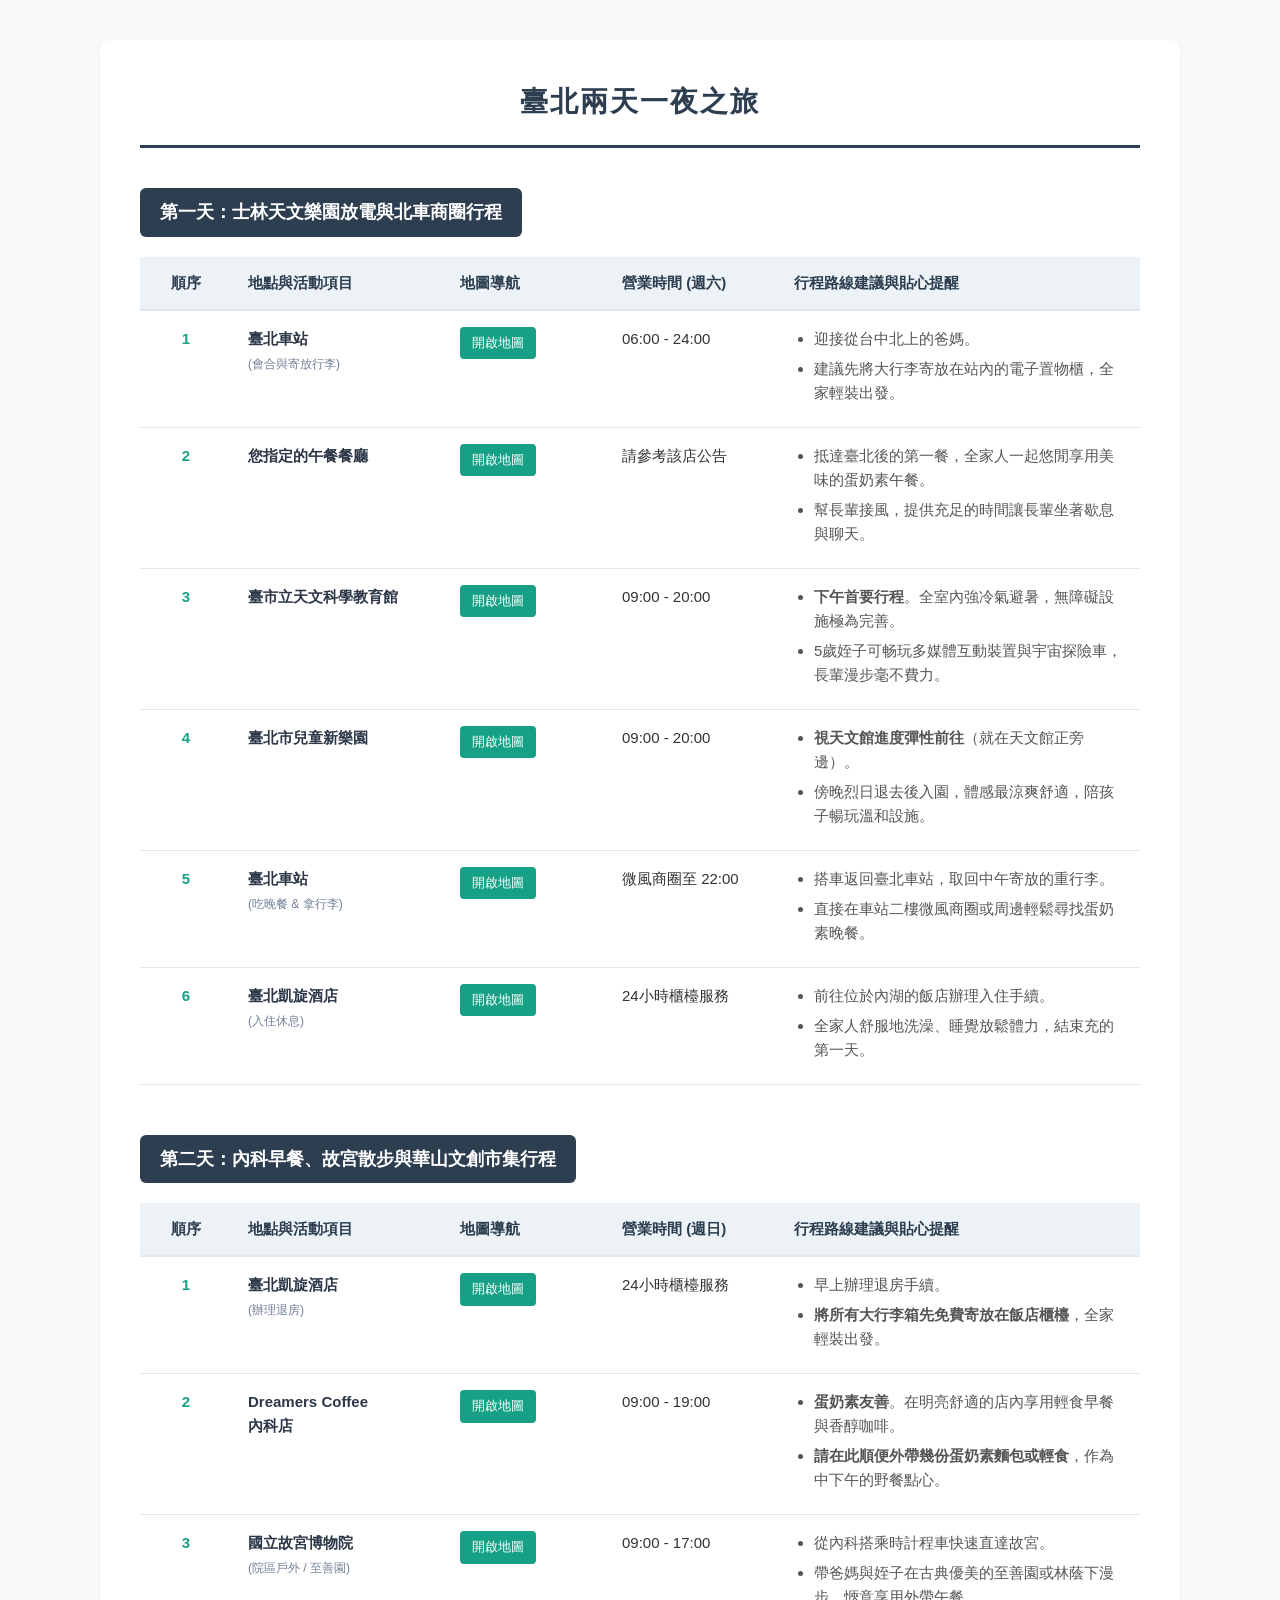
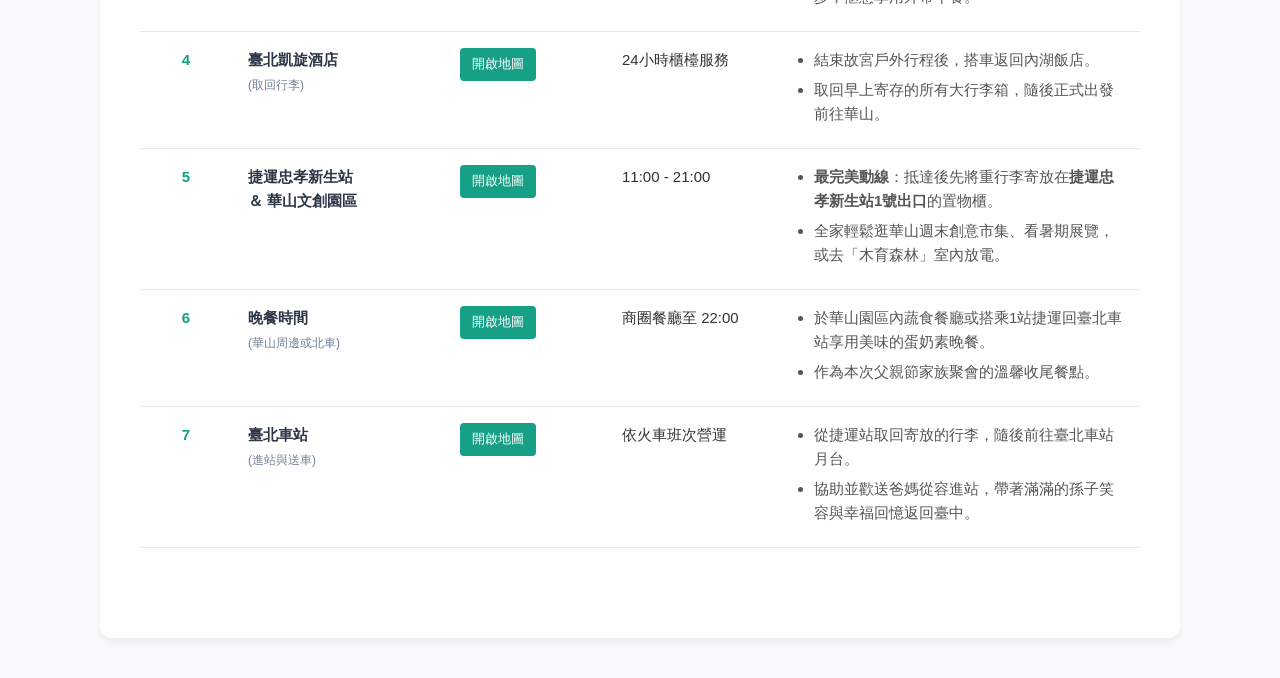
==== index.html @ cbdb49d3 "Rename 20260808_台北行程.html to index.html" ====
<!DOCTYPE html>
<html lang="zh-TW">
<head>
    <meta charset="UTF-8">
    <meta name="viewport" content="width=device-width, initial-scale=1.0">
    <title>臺北兩天一夜之旅 - 行程手冊</title>
    <style>
        :root {
            --primary-color: #2c3e50;
            --secondary-color: #16a085;
            --bg-color: #f8f9fa;
            --text-color: #333333;
            --border-color: #e2e8f0;
        }

        body {
            font-family: "Helvetica Neue", Helvetica, Arial, "Microsoft JhengHei", 創新微軟正黑體, sans-serif;
            background-color: var(--bg-color);
            color: var(--text-color);
            margin: 0;
            padding: 40px 20px;
            line-height: 1.6;
        }

        .container {
            max-width: 1000px;
            margin: 0 auto;
            background: #ffffff;
            padding: 40px;
            border-radius: 12px;
            box-shadow: 0 4px 6px rgba(0, 0, 0, 0.05);
        }

        .header {
            text-align: center;
            border-bottom: 3px solid var(--primary-color);
            padding-bottom: 20px;
            margin-bottom: 40px;
        }

        .header h1 {
            color: var(--primary-color);
            margin: 0;
            font-size: 28px;
            letter-spacing: 2px;
        }

        .header p {
            color: #7f8c8d;
            margin: 10px 0 0 0;
            font-size: 16px;
        }

        .day-section {
            margin-bottom: 50px;
        }

        .day-title {
            background-color: var(--primary-color);
            color: #ffffff;
            padding: 10px 20px;
            border-radius: 6px;
            font-size: 18px;
            font-weight: bold;
            margin-bottom: 20px;
            display: inline-block;
        }

        table {
            width: 100%;
            border-collapse: collapse;
            margin-bottom: 20px;
            font-size: 15px;
        }

        th {
            background-color: #edf2f7;
            color: var(--primary-color);
            font-weight: bold;
            text-align: left;
            padding: 14px 16px;
            border-bottom: 2px solid var(--border-color);
        }

        td {
            padding: 16px;
            border-bottom: 1px solid var(--border-color);
            vertical-align: top;
        }

        tr:hover {
            background-color: #fdfdfd;
        }

        .order-col {
            text-align: center;
            font-weight: bold;
            color: var(--secondary-color);
            width: 60px;
        }

        .location-col {
            font-weight: bold;
            width: 180px;
            color: #2d3748;
        }

        .link-col {
            width: 130px;
        }

        .time-col {
            width: 140px;
            white-space: nowrap;
        }

        .map-btn {
            display: inline-block;
            background-color: var(--secondary-color);
            color: #ffffff;
            text-decoration: none;
            padding: 6px 12px;
            border-radius: 4px;
            font-size: 13px;
            text-align: center;
            transition: background 0.2s;
        }

        .map-btn:hover {
            background-color: #11806a;
        }

        .reminder-list {
            margin: 0;
            padding-left: 20px;
            color: #555555;
        }

        .reminder-list li {
            margin-bottom: 6px;
        }

        /* 針對列印 PDF 進行優化 */
        @media print {
            body {
                background-color: #ffffff;
                padding: 0;
            }
            .container {
                box-shadow: none;
                padding: 0;
                max-width: 100%;
            }
            .map-btn {
                border: 1px solid var(--secondary-color);
                color: var(--secondary-color) !important;
                background: transparent;
                font-size: 11px;
            }
            tr {
                page-break-inside: avoid;
            }
        }
    </style>
</head>
<body>

<div class="container">
    <div class="header">
        <h1>臺北兩天一夜之旅</h1>
    </div>

    <!-- 第一天行程 -->
    <div class="day-section">
        <div class="day-title">第一天：士林天文樂園放電與北車商圈行程</div>
        <table>
            <thead>
                <tr>
                    <th style="text-align: center;">順序</th>
                    <th>地點與活動項目</th>
                    <th>地圖導航</th>
                    <th>營業時間 (週六)</th>
                    <th>行程路線建議與貼心提醒</th>
                </tr>
            </thead>
            <tbody>
                <tr>
                    <td class="order-col">1</td>
                    <td class="location-col">臺北車站<br><span style="font-size: 12px; font-weight: normal; color: #718096;">(會合與寄放行李)</span></td>
                    <td class="link-col"><a href="https://www.google.com/maps/search/?api=1&query=台北車站" target="_blank" class="map-btn">開啟地圖</a></td>
                    <td class="time-col">06:00 - 24:00</td>
                    <td>
                        <ul class="reminder-list">
                            <li>迎接從台中北上的爸媽。</li>
                            <li>建議先將大行李寄放在站內的電子置物櫃，全家輕裝出發。</li>
                        </ul>
                    </td>
                </tr>
                <tr>
                    <td class="order-col">2</td>
                    <td class="location-col">您指定的午餐餐廳</td>
                    <td class="link-col"><a href="https://maps.app.goo.gl/4Vt1MHEmEEaBTVV67" target="_blank" class="map-btn">開啟地圖</a></td>
                    <td class="time-col">請參考該店公告</td>
                    <td>
                        <ul class="reminder-list">
                            <li>抵達臺北後的第一餐，全家人一起悠閒享用美味的蛋奶素午餐。</li>
                            <li>幫長輩接風，提供充足的時間讓長輩坐著歇息與聊天。</li>
                        </ul>
                    </td>
                </tr>
                <tr>
                    <td class="order-col">3</td>
                    <td class="location-col">臺市立天文科學教育館</td>
                    <td class="link-col"><a href="https://www.google.com/maps/search/?api=1&query=台北市立天文科學教育館" target="_blank" class="map-btn">開啟地圖</a></td>
                    <td class="time-col">09:00 - 20:00</td>
                    <td>
                        <ul class="reminder-list">
                            <li><strong>下午首要行程</strong>。全室內強冷氣避暑，無障礙設施極為完善。</li>
                            <li>5歲姪子可畅玩多媒體互動裝置與宇宙探險車，長輩漫步毫不費力。</li>
                        </ul>
                    </td>
                </tr>
                <tr>
                    <td class="order-col">4</td>
                    <td class="location-col">臺北市兒童新樂園</td>
                    <td class="link-col"><a href="https://www.google.com/maps/search/?api=1&query=台北市儿童新乐园" target="_blank" class="map-btn">開啟地圖</a></td>
                    <td class="time-col">09:00 - 20:00</td>
                    <td>
                        <ul class="reminder-list">
                            <li><strong>視天文館進度彈性前往</strong>（就在天文館正旁邊）。</li>
                            <li>傍晚烈日退去後入園，體感最涼爽舒適，陪孩子暢玩溫和設施。</li>
                        </ul>
                    </td>
                </tr>
                <tr>
                    <td class="order-col">5</td>
                    <td class="location-col">臺北車站<br><span style="font-size: 12px; font-weight: normal; color: #718096;">(吃晚餐 & 拿行李)</span></td>
                    <td class="link-col"><a href="https://www.google.com/maps/search/?api=1&query=台北車站" target="_blank" class="map-btn">開啟地圖</a></td>
                    <td class="time-col">微風商圈至 22:00</td>
                    <td>
                        <ul class="reminder-list">
                            <li>搭車返回臺北車站，取回中午寄放的重行李。</li>
                            <li>直接在車站二樓微風商圈或周邊輕鬆尋找蛋奶素晚餐。</li>
                        </ul>
                    </td>
                </tr>
                <tr>
                    <td class="order-col">6</td>
                    <td class="location-col">臺北凱旋酒店<br><span style="font-size: 12px; font-weight: normal; color: #718096;">(入住休息)</span></td>
                    <td class="link-col"><a href="https://www.google.com/maps/search/?api=1&query=台北凯旋酒店" target="_blank" class="map-btn">開啟地圖</a></td>
                    <td class="time-col">24小時櫃檯服務</td>
                    <td>
                        <ul class="reminder-list">
                            <li>前往位於內湖的飯店辦理入住手續。</li>
                            <li>全家人舒服地洗澡、睡覺放鬆體力，結束充的第一天。</li>
                        </ul>
                    </td>
                </tr>
            </tbody>
        </table>
    </div>

    <!-- 第二天行程 -->
    <div class="day-section">
        <div class="day-title">第二天：內科早餐、故宮散步與華山文創市集行程</div>
        <table>
            <thead>
                <tr>
                    <th style="text-align: center;">順序</th>
                    <th>地點與活動項目</th>
                    <th>地圖導航</th>
                    <th>營業時間 (週日)</th>
                    <th>行程路線建議與貼心提醒</th>
                </tr>
            </thead>
            <tbody>
                <tr>
                    <td class="order-col">1</td>
                    <td class="location-col">臺北凱旋酒店<br><span style="font-size: 12px; font-weight: normal; color: #718096;">(辦理退房)</span></td>
                    <td class="link-col"><a href="https://www.google.com/maps/search/?api=1&query=台北凯旋酒店" target="_blank" class="map-btn">開啟地圖</a></td>
                    <td class="time-col">24小時櫃檯服務</td>
                    <td>
                        <ul class="reminder-list">
                            <li>早上辦理退房手續。</li>
                            <li><strong>將所有大行李箱先免費寄放在飯店櫃檯</strong>，全家輕裝出發。</li>
                        </ul>
                    </td>
                </tr>
                <tr>
                    <td class="order-col">2</td>
                    <td class="location-col">Dreamers Coffee<br>內科店</td>
                    <td class="link-col"><a href="https://maps.app.goo.gl/4Qmsig8a43hq1LNv8" target="_blank" class="map-btn">開啟地圖</a></td>
                    <td class="time-col">09:00 - 19:00</td>
                    <td>
                        <ul class="reminder-list">
                            <li><strong>蛋奶素友善</strong>。在明亮舒適的店內享用輕食早餐與香醇咖啡。</li>
                            <li><strong>請在此順便外帶幾份蛋奶素麵包或輕食</strong>，作為中下午的野餐點心。</li>
                        </ul>
                    </td>
                </tr>
                <tr>
                    <td class="order-col">3</td>
                    <td class="location-col">國立故宮博物院<br><span style="font-size: 12px; font-weight: normal; color: #718096;">(院區戶外 / 至善園)</span></td>
                    <td class="link-col"><a href="https://www.google.com/maps/search/?api=1&query=国立故宫博物院" target="_blank" class="map-btn">開啟地圖</a></td>
                    <td class="time-col">09:00 - 17:00</td>
                    <td>
                        <ul class="reminder-list">
                            <li>從內科搭乘時計程車快速直達故宮。</li>
                            <li>帶爸媽與姪子在古典優美的至善園或林蔭下漫步，愜意享用外帶午餐。</li>
                        </ul>
                    </td>
                </tr>
                <tr>
                    <td class="order-col">4</td>
                    <td class="location-col">臺北凱旋酒店<br><span style="font-size: 12px; font-weight: normal; color: #718096;">(取回行李)</span></td>
                    <td class="link-col"><a href="https://www.google.com/maps/search/?api=1&query=台北凯旋酒店" target="_blank" class="map-btn">開啟地圖</a></td>
                    <td class="time-col">24小時櫃檯服務</td>
                    <td>
                        <ul class="reminder-list">
                            <li>結束故宮戶外行程後，搭車返回內湖飯店。</li>
                            <li>取回早上寄存的所有大行李箱，隨後正式出發前往華山。</li>
                        </ul>
                    </td>
                </tr>
                <tr>
                    <td class="order-col">5</td>
                    <td class="location-col">捷運忠孝新生站<br>＆ 華山文創園區</td>
                    <td class="link-col"><a href="https://www.google.com/maps/search/?api=1&query=华山1914文创产业园区" target="_blank" class="map-btn">開啟地圖</a></td>
                    <td class="time-col">11:00 - 21:00</td>
                    <td>
                        <ul class="reminder-list">
                            <li><strong>最完美動線</strong>：抵達後先將重行李寄放在<strong>捷運忠孝新生站1號出口</strong>的置物櫃。</li>
                            <li>全家輕鬆逛華山週末創意市集、看暑期展覽，或去「木育森林」室內放電。</li>
                        </ul>
                    </td>
                </tr>
                <tr>
                    <td class="order-col">6</td>
                    <td class="location-col">晚餐時間<br><span style="font-size: 12px; font-weight: normal; color: #718096;">(華山周邊或北車)</span></td>
                    <td class="link-col"><a href="https://www.google.com/maps/search/?api=1&query=台北車站" target="_blank" class="map-btn">開啟地圖</a></td>
                    <td class="time-col">商圈餐廳至 22:00</td>
                    <td>
                        <ul class="reminder-list">
                            <li>於華山園區內蔬食餐廳或搭乘1站捷運回臺北車站享用美味的蛋奶素晚餐。</li>
                            <li>作為本次父親節家族聚會的溫馨收尾餐點。</li>
                        </ul>
                    </td>
                </tr>
                <tr>
                    <td class="order-col">7</td>
                    <td class="location-col">臺北車站<br><span style="font-size: 12px; font-weight: normal; color: #718096;">(進站與送車)</span></td>
                    <td class="link-col"><a href="https://www.google.com/maps/search/?api=1&query=台北車站" target="_blank" class="map-btn">開啟地圖</a></td>
                    <td class="time-col">依火車班次營運</td>
                    <td>
                        <ul class="reminder-list">
                            <li>從捷運站取回寄放的行李，隨後前往臺北車站月台。</li>
                            <li>協助並歡送爸媽從容進站，帶著滿滿的孫子笑容與幸福回憶返回臺中。</li>
                        </ul>
                    </td>
                </tr>
            </tbody>
        </table>
    </div>
</div>

</body>
</html>
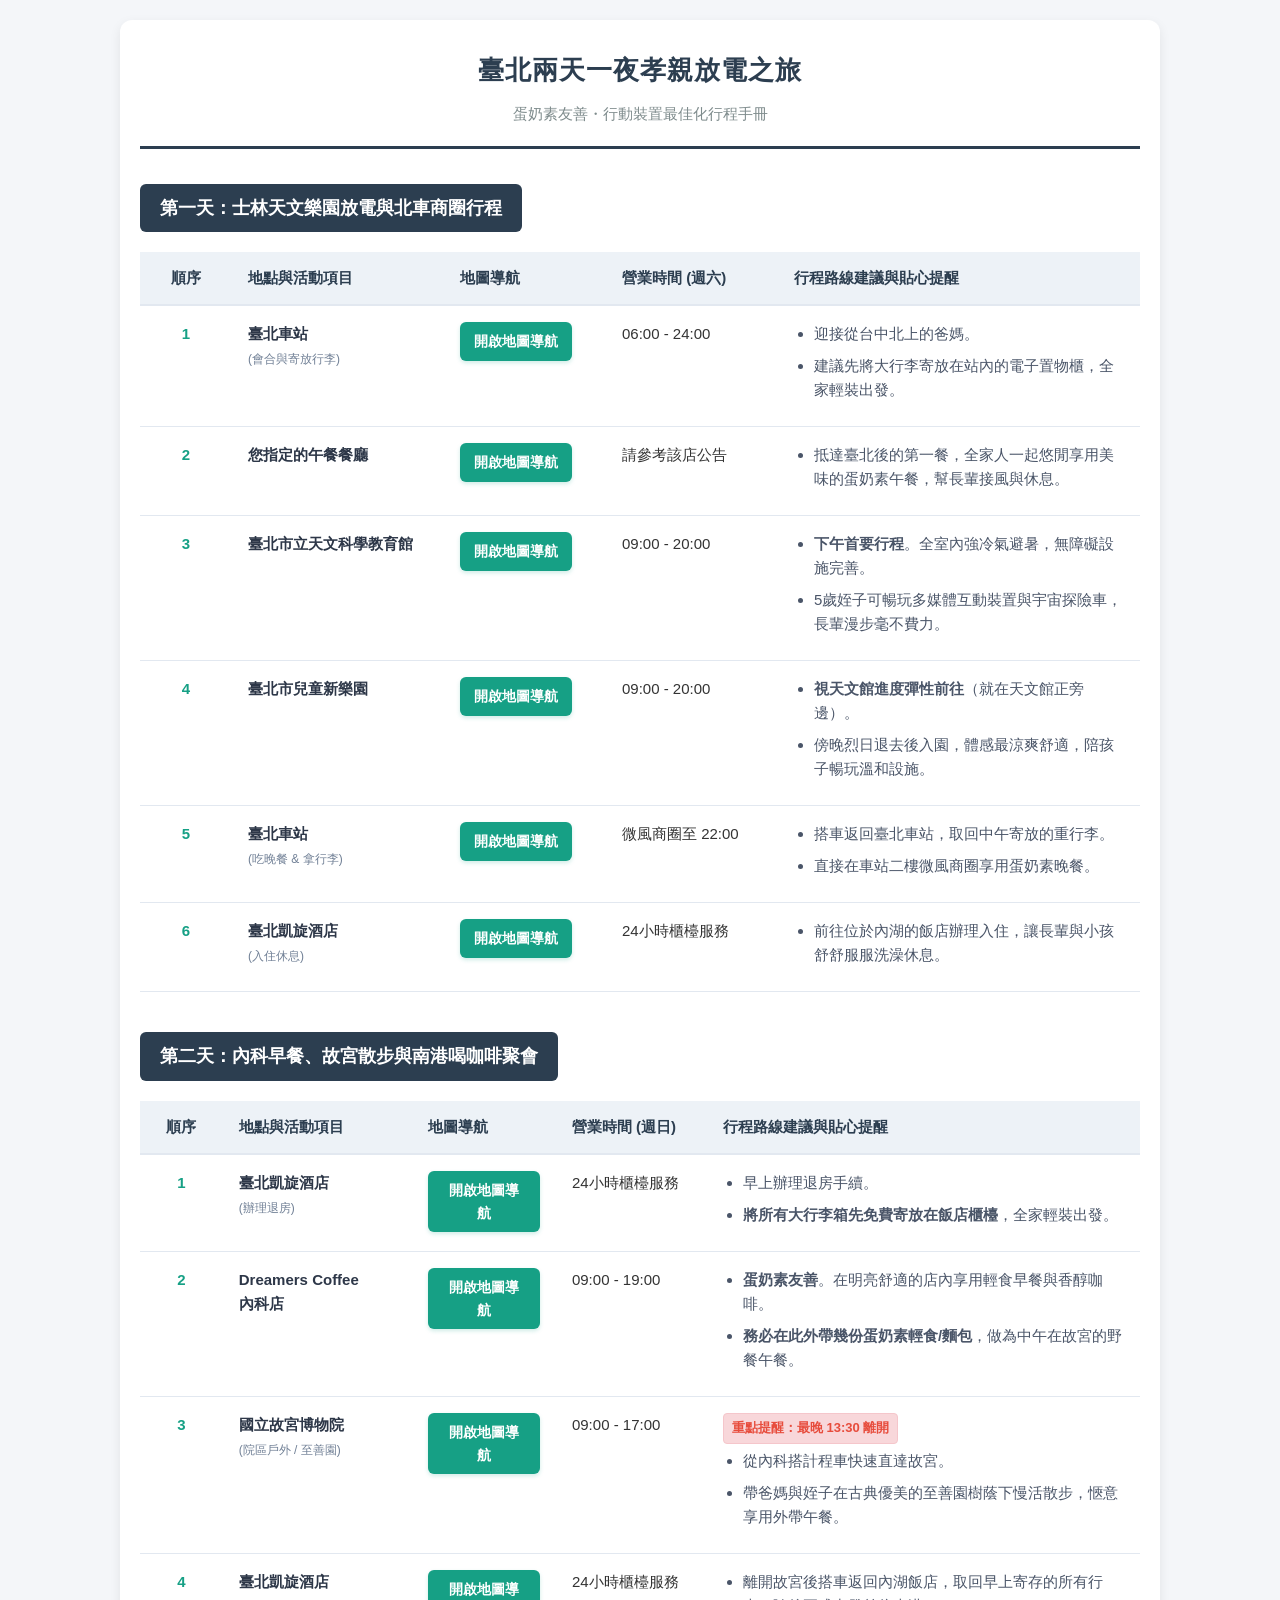
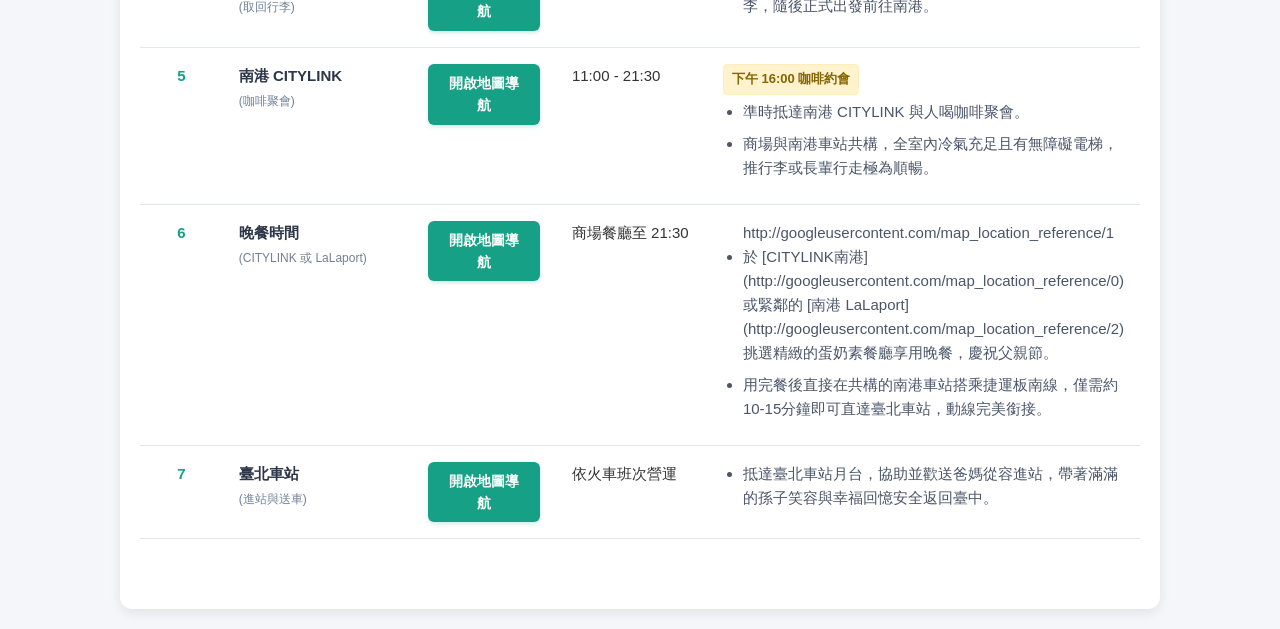
==== commit c1312123: "調整行程 1. 修正週日行程：調整為最晚 13:30 離開故宮拿行李，對接 16:00 南港 CITYLINK 咖啡聚會。 2. 變更週日晚餐地點至南港 CITYLINK / LaLaport 商圈" ====
--- a/index.html
+++ b/index.html
@@ -3,22 +3,23 @@
 <head>
     <meta charset="UTF-8">
     <meta name="viewport" content="width=device-width, initial-scale=1.0">
-    <title>臺北兩天一夜之旅 - 行程手冊</title>
+    <title>臺北兩天一夜孝親放電之旅 - 行程手冊</title>
     <style>
         :root {
             --primary-color: #2c3e50;
             --secondary-color: #16a085;
-            --bg-color: #f8f9fa;
+            --highlight-color: #e74c3c;
+            --bg-color: #f4f6f9;
             --text-color: #333333;
             --border-color: #e2e8f0;
         }
 
         body {
-            font-family: "Helvetica Neue", Helvetica, Arial, "Microsoft JhengHei", 創新微軟正黑體, sans-serif;
+            font-family: -apple-system, BlinkMacSystemFont, "Segoe UI", Roboto, "Helvetica Neue", Arial, "Microsoft JhengHei", sans-serif;
             background-color: var(--bg-color);
             color: var(--text-color);
             margin: 0;
-            padding: 40px 20px;
+            padding: 20px 15px;
             line-height: 1.6;
         }
 
@@ -26,33 +27,33 @@
             max-width: 1000px;
             margin: 0 auto;
             background: #ffffff;
-            padding: 40px;
+            padding: 30px 20px;
             border-radius: 12px;
-            box-shadow: 0 4px 6px rgba(0, 0, 0, 0.05);
+            box-shadow: 0 4px 12px rgba(0, 0, 0, 0.08);
         }
 
         .header {
             text-align: center;
             border-bottom: 3px solid var(--primary-color);
             padding-bottom: 20px;
-            margin-bottom: 40px;
+            margin-bottom: 35px;
         }
 
         .header h1 {
             color: var(--primary-color);
             margin: 0;
-            font-size: 28px;
-            letter-spacing: 2px;
+            font-size: 26px;
+            letter-spacing: 1px;
         }
 
         .header p {
             color: #7f8c8d;
             margin: 10px 0 0 0;
-            font-size: 16px;
+            font-size: 15px;
         }
 
         .day-section {
-            margin-bottom: 50px;
+            margin-bottom: 40px;
         }
 
         .day-title {
@@ -88,10 +89,6 @@
             vertical-align: top;
         }
 
-        tr:hover {
-            background-color: #fdfdfd;
-        }
-
         .order-col {
             text-align: center;
             font-weight: bold;
@@ -111,7 +108,6 @@
 
         .time-col {
             width: 140px;
-            white-space: nowrap;
         }
 
         .map-btn {
@@ -119,46 +115,117 @@
             background-color: var(--secondary-color);
             color: #ffffff;
             text-decoration: none;
-            padding: 6px 12px;
+            padding: 8px 14px;
+            border-radius: 6px;
+            font-size: 14px;
+            text-align: center;
+            font-weight: bold;
+            box-shadow: 0 2px 4px rgba(22, 160, 133, 0.2);
+        }
+
+        .time-badge {
+            background-color: #fff3cd;
+            color: #856404;
+            padding: 4px 8px;
             border-radius: 4px;
             font-size: 13px;
-            text-align: center;
-            transition: background 0.2s;
-        }
-
-        .map-btn:hover {
-            background-color: #11806a;
+            font-weight: bold;
+            display: inline-block;
+            margin-bottom: 5px;
+            border: 1px solid #ffeeba;
+        }
+
+        .alert-badge {
+            background-color: #f8d7da;
+            color: var(--highlight-color);
+            padding: 4px 8px;
+            border-radius: 4px;
+            font-size: 13px;
+            font-weight: bold;
+            display: inline-block;
+            margin-bottom: 5px;
+            border: 1px solid #f5c6cb;
         }
 
         .reminder-list {
             margin: 0;
             padding-left: 20px;
-            color: #555555;
+            color: #4a5568;
         }
 
         .reminder-list li {
-            margin-bottom: 6px;
-        }
-
-        /* 針對列印 PDF 進行優化 */
-        @media print {
+            margin-bottom: 8px;
+        }
+
+        /* 📱 手機板完美響應式 CSS 開發 (針對 768px 以下螢幕) */
+        @media screen and (max-width: 768px) {
             body {
-                background-color: #ffffff;
-                padding: 0;
+                padding: 10px 5px;
             }
             .container {
+                padding: 20px 12px;
+                border-radius: 0;
                 box-shadow: none;
-                padding: 0;
-                max-width: 100%;
-            }
+            }
+            .header h1 {
+                font-size: 22px;
+            }
+            
+            /* 將表格強制轉換為垂直卡片流 */
+            table, thead, tbody, th, td, tr { 
+                display: block; 
+            }
+            
+            /* 隱藏電腦版表頭 */
+            thead tr { 
+                position: absolute;
+                top: -9999px;
+                left: -9999px;
+            }
+            
+            tr {
+                margin-bottom: 25px;
+                border: 1px solid var(--border-color);
+                border-radius: 10px;
+                background: #ffffff;
+                padding: 15px;
+                box-shadow: 0 2px 8px rgba(0,0,0,0.04);
+            }
+            
+            td { 
+                border: none;
+                padding: 8px 0;
+                position: relative;
+                width: 100% !important;
+            }
+            
+            /* 使用 HTML5 data-label 屬性自動生成手機端標籤 */
+            td::before { 
+                content: attr(data-label);
+                font-weight: bold;
+                color: #718096;
+                display: block;
+                font-size: 12px;
+                margin-bottom: 4px;
+            }
+            
+            .order-col {
+                text-align: left;
+                font-size: 18px;
+                border-bottom: 2px solid var(--secondary-color);
+                padding-bottom: 5px;
+                margin-bottom: 10px;
+            }
+            .order-col::before {
+                content: "行程順序";
+            }
+            
             .map-btn {
-                border: 1px solid var(--secondary-color);
-                color: var(--secondary-color) !important;
-                background: transparent;
-                font-size: 11px;
-            }
-            tr {
-                page-break-inside: avoid;
+                display: block;
+                width: 100%;
+                padding: 12px;
+                box-sizing: border-box;
+                font-size: 15px;
             }
         }
     </style>
@@ -167,7 +234,8 @@
 
 <div class="container">
     <div class="header">
-        <h1>臺北兩天一夜之旅</h1>
+        <h1>臺北兩天一夜孝親放電之旅</h1>
+        <p>蛋奶素友善・行動裝置最佳化行程手冊</p>
     </div>
 
     <!-- 第一天行程 -->
@@ -186,10 +254,10 @@
             <tbody>
                 <tr>
                     <td class="order-col">1</td>
-                    <td class="location-col">臺北車站<br><span style="font-size: 12px; font-weight: normal; color: #718096;">(會合與寄放行李)</span></td>
-                    <td class="link-col"><a href="https://www.google.com/maps/search/?api=1&query=台北車站" target="_blank" class="map-btn">開啟地圖</a></td>
-                    <td class="time-col">06:00 - 24:00</td>
-                    <td>
+                    <td class="location-col" data-label="景點名稱">臺北車站<br><span style="font-size: 12px; font-weight: normal; color: #718096;">(會合與寄放行李)</span></td>
+                    <td class="link-col" data-label="地圖導航"><a href="https://www.google.com/maps/search/?api=1&query=台北車站" target="_blank" class="map-btn">開啟地圖導航</a></td>
+                    <td class="time-col" data-label="營業時間">06:00 - 24:00</td>
+                    <td data-label="貼心提醒">
                         <ul class="reminder-list">
                             <li>迎接從台中北上的爸媽。</li>
                             <li>建議先將大行李寄放在站內的電子置物櫃，全家輕裝出發。</li>
@@ -198,34 +266,33 @@
                 </tr>
                 <tr>
                     <td class="order-col">2</td>
-                    <td class="location-col">您指定的午餐餐廳</td>
-                    <td class="link-col"><a href="https://maps.app.goo.gl/4Vt1MHEmEEaBTVV67" target="_blank" class="map-btn">開啟地圖</a></td>
-                    <td class="time-col">請參考該店公告</td>
-                    <td>
-                        <ul class="reminder-list">
-                            <li>抵達臺北後的第一餐，全家人一起悠閒享用美味的蛋奶素午餐。</li>
-                            <li>幫長輩接風，提供充足的時間讓長輩坐著歇息與聊天。</li>
+                    <td class="location-col" data-label="景點名稱">您指定的午餐餐廳</td>
+                    <td class="link-col" data-label="地圖導航"><a href="https://maps.app.goo.gl/4Vt1MHEmEEaBTVV67" target="_blank" class="map-btn">開啟地圖導航</a></td>
+                    <td class="time-col" data-label="營業時間">請參考該店公告</td>
+                    <td data-label="貼心提醒">
+                        <ul class="reminder-list">
+                            <li>抵達臺北後的第一餐，全家人一起悠閒享用美味的蛋奶素午餐，幫長輩接風與休息。</li>
                         </ul>
                     </td>
                 </tr>
                 <tr>
                     <td class="order-col">3</td>
-                    <td class="location-col">臺市立天文科學教育館</td>
-                    <td class="link-col"><a href="https://www.google.com/maps/search/?api=1&query=台北市立天文科學教育館" target="_blank" class="map-btn">開啟地圖</a></td>
-                    <td class="time-col">09:00 - 20:00</td>
-                    <td>
-                        <ul class="reminder-list">
-                            <li><strong>下午首要行程</strong>。全室內強冷氣避暑，無障礙設施極為完善。</li>
-                            <li>5歲姪子可畅玩多媒體互動裝置與宇宙探險車，長輩漫步毫不費力。</li>
+                    <td class="location-col" data-label="景點名稱">臺北市立天文科學教育館</td>
+                    <td class="link-col" data-label="地圖導航"><a href="https://www.google.com/maps/search/?api=1&query=台北市立天文科學教育館" target="_blank" class="map-btn">開啟地圖導航</a></td>
+                    <td class="time-col" data-label="營業時間">09:00 - 20:00</td>
+                    <td data-label="貼心提醒">
+                        <ul class="reminder-list">
+                            <li><strong>下午首要行程</strong>。全室內強冷氣避暑，無障礙設施完善。</li>
+                            <li>5歲姪子可暢玩多媒體互動裝置與宇宙探險車，長輩漫步毫不費力。</li>
                         </ul>
                     </td>
                 </tr>
                 <tr>
                     <td class="order-col">4</td>
-                    <td class="location-col">臺北市兒童新樂園</td>
-                    <td class="link-col"><a href="https://www.google.com/maps/search/?api=1&query=台北市儿童新乐园" target="_blank" class="map-btn">開啟地圖</a></td>
-                    <td class="time-col">09:00 - 20:00</td>
-                    <td>
+                    <td class="location-col" data-label="景點名稱">臺北市兒童新樂園</td>
+                    <td class="link-col" data-label="地圖導航"><a href="https://www.google.com/maps/search/?api=1&query=台北市儿童新乐园" target="_blank" class="map-btn">開啟地圖導航</a></td>
+                    <td class="time-col" data-label="營業時間">09:00 - 20:00</td>
+                    <td data-label="貼心提醒">
                         <ul class="reminder-list">
                             <li><strong>視天文館進度彈性前往</strong>（就在天文館正旁邊）。</li>
                             <li>傍晚烈日退去後入園，體感最涼爽舒適，陪孩子暢玩溫和設施。</li>
@@ -234,25 +301,24 @@
                 </tr>
                 <tr>
                     <td class="order-col">5</td>
-                    <td class="location-col">臺北車站<br><span style="font-size: 12px; font-weight: normal; color: #718096;">(吃晚餐 & 拿行李)</span></td>
-                    <td class="link-col"><a href="https://www.google.com/maps/search/?api=1&query=台北車站" target="_blank" class="map-btn">開啟地圖</a></td>
-                    <td class="time-col">微風商圈至 22:00</td>
-                    <td>
+                    <td class="location-col" data-label="景點名稱">臺北車站<br><span style="font-size: 12px; font-weight: normal; color: #718096;">(吃晚餐 & 拿行李)</span></td>
+                    <td class="link-col" data-label="地圖導航"><a href="https://www.google.com/maps/search/?api=1&query=台北車站" target="_blank" class="map-btn">開啟地圖導航</a></td>
+                    <td class="time-col" data-label="營業時間">微風商圈至 22:00</td>
+                    <td data-label="貼心提醒">
                         <ul class="reminder-list">
                             <li>搭車返回臺北車站，取回中午寄放的重行李。</li>
-                            <li>直接在車站二樓微風商圈或周邊輕鬆尋找蛋奶素晚餐。</li>
+                            <li>直接在車站二樓微風商圈享用蛋奶素晚餐。</li>
                         </ul>
                     </td>
                 </tr>
                 <tr>
                     <td class="order-col">6</td>
-                    <td class="location-col">臺北凱旋酒店<br><span style="font-size: 12px; font-weight: normal; color: #718096;">(入住休息)</span></td>
-                    <td class="link-col"><a href="https://www.google.com/maps/search/?api=1&query=台北凯旋酒店" target="_blank" class="map-btn">開啟地圖</a></td>
-                    <td class="time-col">24小時櫃檯服務</td>
-                    <td>
-                        <ul class="reminder-list">
-                            <li>前往位於內湖的飯店辦理入住手續。</li>
-                            <li>全家人舒服地洗澡、睡覺放鬆體力，結束充的第一天。</li>
+                    <td class="location-col" data-label="景點名稱">臺北凱旋酒店<br><span style="font-size: 12px; font-weight: normal; color: #718096;">(入住休息)</span></td>
+                    <td class="link-col" data-label="地圖導航"><a href="https://www.google.com/maps/search/?api=1&query=台北凯旋酒店" target="_blank" class="map-btn">開啟地圖導航</a></td>
+                    <td class="time-col" data-label="營業時間">24小時櫃檯服務</td>
+                    <td data-label="貼心提醒">
+                        <ul class="reminder-list">
+                            <li>前往位於內湖的飯店辦理入住，讓長輩與小孩舒舒服服洗澡休息。</li>
                         </ul>
                     </td>
                 </tr>
@@ -262,7 +328,7 @@
 
     <!-- 第二天行程 -->
     <div class="day-section">
-        <div class="day-title">第二天：內科早餐、故宮散步與華山文創市集行程</div>
+        <div class="day-title">第二天：內科早餐、故宮散步與南港喝咖啡聚會</div>
         <table>
             <thead>
                 <tr>
@@ -276,10 +342,10 @@
             <tbody>
                 <tr>
                     <td class="order-col">1</td>
-                    <td class="location-col">臺北凱旋酒店<br><span style="font-size: 12px; font-weight: normal; color: #718096;">(辦理退房)</span></td>
-                    <td class="link-col"><a href="https://www.google.com/maps/search/?api=1&query=台北凯旋酒店" target="_blank" class="map-btn">開啟地圖</a></td>
-                    <td class="time-col">24小時櫃檯服務</td>
-                    <td>
+                    <td class="location-col" data-label="景點名稱">臺北凱旋酒店<br><span style="font-size: 12px; font-weight: normal; color: #718096;">(辦理退房)</span></td>
+                    <td class="link-col" data-label="地圖導航"><a href="https://www.google.com/maps/search/?api=1&query=台北凯旋酒店" target="_blank" class="map-btn">開啟地圖導航</a></td>
+                    <td class="time-col" data-label="營業時間">24小時櫃檯服務</td>
+                    <td data-label="貼心提醒">
                         <ul class="reminder-list">
                             <li>早上辦理退房手續。</li>
                             <li><strong>將所有大行李箱先免費寄放在飯店櫃檯</strong>，全家輕裝出發。</li>
@@ -288,73 +354,75 @@
                 </tr>
                 <tr>
                     <td class="order-col">2</td>
-                    <td class="location-col">Dreamers Coffee<br>內科店</td>
-                    <td class="link-col"><a href="https://maps.app.goo.gl/4Qmsig8a43hq1LNv8" target="_blank" class="map-btn">開啟地圖</a></td>
-                    <td class="time-col">09:00 - 19:00</td>
-                    <td>
+                    <td class="location-col" data-label="景點名稱">Dreamers Coffee<br>內科店</td>
+                    <td class="link-col" data-label="地圖導航"><a href="https://maps.app.goo.gl/4Qmsig8a43hq1LNv8" target="_blank" class="map-btn">開啟地圖導航</a></td>
+                    <td class="time-col" data-label="營業時間">09:00 - 19:00</td>
+                    <td data-label="貼心提醒">
                         <ul class="reminder-list">
                             <li><strong>蛋奶素友善</strong>。在明亮舒適的店內享用輕食早餐與香醇咖啡。</li>
-                            <li><strong>請在此順便外帶幾份蛋奶素麵包或輕食</strong>，作為中下午的野餐點心。</li>
+                            <li><strong>務必在此外帶幾份蛋奶素輕食/麵包</strong>，做為中午在故宮的野餐午餐。</li>
                         </ul>
                     </td>
                 </tr>
                 <tr>
                     <td class="order-col">3</td>
-                    <td class="location-col">國立故宮博物院<br><span style="font-size: 12px; font-weight: normal; color: #718096;">(院區戶外 / 至善園)</span></td>
-                    <td class="link-col"><a href="https://www.google.com/maps/search/?api=1&query=国立故宫博物院" target="_blank" class="map-btn">開啟地圖</a></td>
-                    <td class="time-col">09:00 - 17:00</td>
-                    <td>
-                        <ul class="reminder-list">
-                            <li>從內科搭乘時計程車快速直達故宮。</li>
-                            <li>帶爸媽與姪子在古典優美的至善園或林蔭下漫步，愜意享用外帶午餐。</li>
+                    <td class="location-col" data-label="景點名稱">國立故宮博物院<br><span style="font-size: 12px; font-weight: normal; color: #718096;">(院區戶外 / 至善園)</span></td>
+                    <td class="link-col" data-label="地圖導航"><a href="https://www.google.com/maps/search/?api=1&query=国立故宫博物院" target="_blank" class="map-btn">開啟地圖導航</a></td>
+                    <td class="time-col" data-label="營業時間">09:00 - 17:00</td>
+                    <td data-label="貼心提醒">
+                        <span class="alert-badge">重點提醒：最晚 13:30 離開</span>
+                        <ul class="reminder-list">
+                            <li>從內科搭計程車快速直達故宮。</li>
+                            <li>帶爸媽與姪子在古典優美的至善園樹蔭下慢活散步，愜意享用外帶午餐。</li>
                         </ul>
                     </td>
                 </tr>
                 <tr>
                     <td class="order-col">4</td>
-                    <td class="location-col">臺北凱旋酒店<br><span style="font-size: 12px; font-weight: normal; color: #718096;">(取回行李)</span></td>
-                    <td class="link-col"><a href="https://www.google.com/maps/search/?api=1&query=台北凯旋酒店" target="_blank" class="map-btn">開啟地圖</a></td>
-                    <td class="time-col">24小時櫃檯服務</td>
-                    <td>
-                        <ul class="reminder-list">
-                            <li>結束故宮戶外行程後，搭車返回內湖飯店。</li>
-                            <li>取回早上寄存的所有大行李箱，隨後正式出發前往華山。</li>
+                    <td class="location-col" data-label="景點名稱">臺北凱旋酒店<br><span style="font-size: 12px; font-weight: normal; color: #718096;">(取回行李)</span></td>
+                    <td class="link-col" data-label="地圖導航"><a href="https://www.google.com/maps/search/?api=1&query=台北凯旋酒店" target="_blank" class="map-btn">開啟地圖導航</a></td>
+                    <td class="time-col" data-label="營業時間">24小時櫃檯服務</td>
+                    <td data-label="貼心提醒">
+                        <ul class="reminder-list">
+                            <li>離開故宮後搭車返回內湖飯店，取回早上寄存的所有行李，隨後正式出發前往南港。</li>
                         </ul>
                     </td>
                 </tr>
                 <tr>
                     <td class="order-col">5</td>
-                    <td class="location-col">捷運忠孝新生站<br>＆ 華山文創園區</td>
-                    <td class="link-col"><a href="https://www.google.com/maps/search/?api=1&query=华山1914文创产业园区" target="_blank" class="map-btn">開啟地圖</a></td>
-                    <td class="time-col">11:00 - 21:00</td>
-                    <td>
-                        <ul class="reminder-list">
-                            <li><strong>最完美動線</strong>：抵達後先將重行李寄放在<strong>捷運忠孝新生站1號出口</strong>的置物櫃。</li>
-                            <li>全家輕鬆逛華山週末創意市集、看暑期展覽，或去「木育森林」室內放電。</li>
+                    <td class="location-col" data-label="景點名稱">南港 CITYLINK<br><span style="font-size: 12px; font-weight: normal; color: #718096;">(咖啡聚會)</span></td>
+                    <td class="link-col" data-label="地圖導航"><a href="https://www.google.com/maps/search/?api=1&query=CITYLINK南港店" target="_blank" class="map-btn">開啟地圖導航</a></td>
+                    <td class="time-col" data-label="營業時間">11:00 - 21:30</td>
+                    <td data-label="貼心提醒">
+                        <span class="time-badge">下午 16:00 咖啡約會</span>
+                        <ul class="reminder-list">
+                            <li>準時抵達南港 CITYLINK 與人喝咖啡聚會。</li>
+                            <li>商場與南港車站共構，全室內冷氣充足且有無障礙電梯，推行李或長輩行走極為順暢。</li>
                         </ul>
                     </td>
                 </tr>
                 <tr>
                     <td class="order-col">6</td>
-                    <td class="location-col">晚餐時間<br><span style="font-size: 12px; font-weight: normal; color: #718096;">(華山周邊或北車)</span></td>
-                    <td class="link-col"><a href="https://www.google.com/maps/search/?api=1&query=台北車站" target="_blank" class="map-btn">開啟地圖</a></td>
-                    <td class="time-col">商圈餐廳至 22:00</td>
-                    <td>
-                        <ul class="reminder-list">
-                            <li>於華山園區內蔬食餐廳或搭乘1站捷運回臺北車站享用美味的蛋奶素晚餐。</li>
-                            <li>作為本次父親節家族聚會的溫馨收尾餐點。</li>
+                    <td class="location-col" data-label="景點名稱">晚餐時間<br><span style="font-size: 12px; font-weight: normal; color: #718096;">(CITYLINK 或 LaLaport)</span></td>
+                    <td class="link-col" data-label="地圖導航"><a href="https://www.google.com/maps/search/?api=1&query=南港LaLaport" target="_blank" class="map-btn">開啟地圖導航</a></td>
+                    <td class="time-col" data-label="營業時間">商場餐廳至 21:30</td>
+                    <td data-label="貼心提醒">
+                        <ul class="reminder-list">
+
+http://googleusercontent.com/map_location_reference/1
+                            <li>於 [CITYLINK南港](http://googleusercontent.com/map_location_reference/0) 或緊鄰的 [南港 LaLaport](http://googleusercontent.com/map_location_reference/2) 挑選精緻的蛋奶素餐廳享用晚餐，慶祝父親節。</li>
+                            <li>用完餐後直接在共構的南港車站搭乘捷運板南線，僅需約10-15分鐘即可直達臺北車站，動線完美銜接。</li>
                         </ul>
                     </td>
                 </tr>
                 <tr>
                     <td class="order-col">7</td>
-                    <td class="location-col">臺北車站<br><span style="font-size: 12px; font-weight: normal; color: #718096;">(進站與送車)</span></td>
-                    <td class="link-col"><a href="https://www.google.com/maps/search/?api=1&query=台北車站" target="_blank" class="map-btn">開啟地圖</a></td>
-                    <td class="time-col">依火車班次營運</td>
-                    <td>
-                        <ul class="reminder-list">
-                            <li>從捷運站取回寄放的行李，隨後前往臺北車站月台。</li>
-                            <li>協助並歡送爸媽從容進站，帶著滿滿的孫子笑容與幸福回憶返回臺中。</li>
+                    <td class="location-col" data-label="景點名稱">臺北車站<br><span style="font-size: 12px; font-weight: normal; color: #718096;">(進站與送車)</span></td>
+                    <td class="link-col" data-label="地圖導航"><a href="https://www.google.com/maps/search/?api=1&query=台北車站" target="_blank" class="map-btn">開啟地圖導航</a></td>
+                    <td class="time-col" data-label="營業時間">依火車班次營運</td>
+                    <td data-label="貼心提醒">
+                        <ul class="reminder-list">
+                            <li>抵達臺北車站月台，協助並歡送爸媽從容進站，帶著滿滿的孫子笑容與幸福回憶安全返回臺中。</li>
                         </ul>
                     </td>
                 </tr>
@@ -364,4 +432,4 @@
 </div>
 
 </body>
-</html>
+</html>
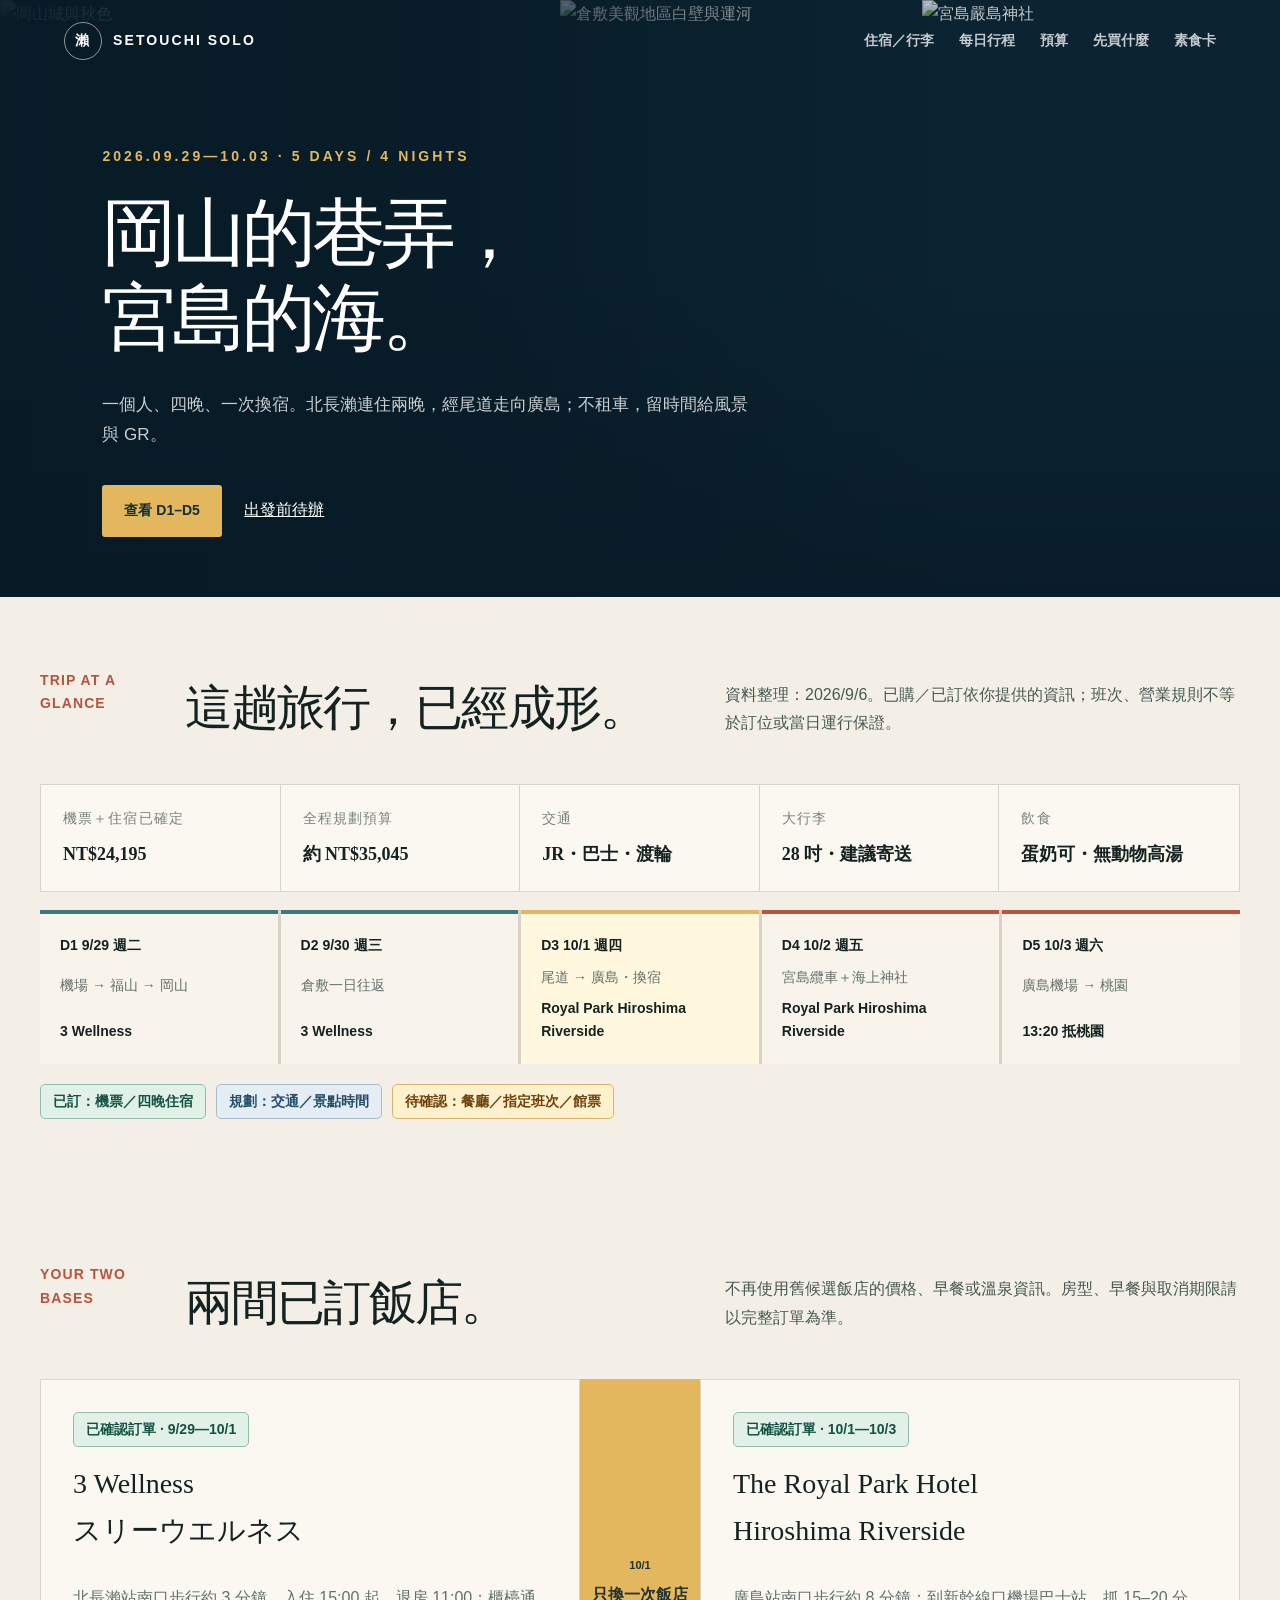
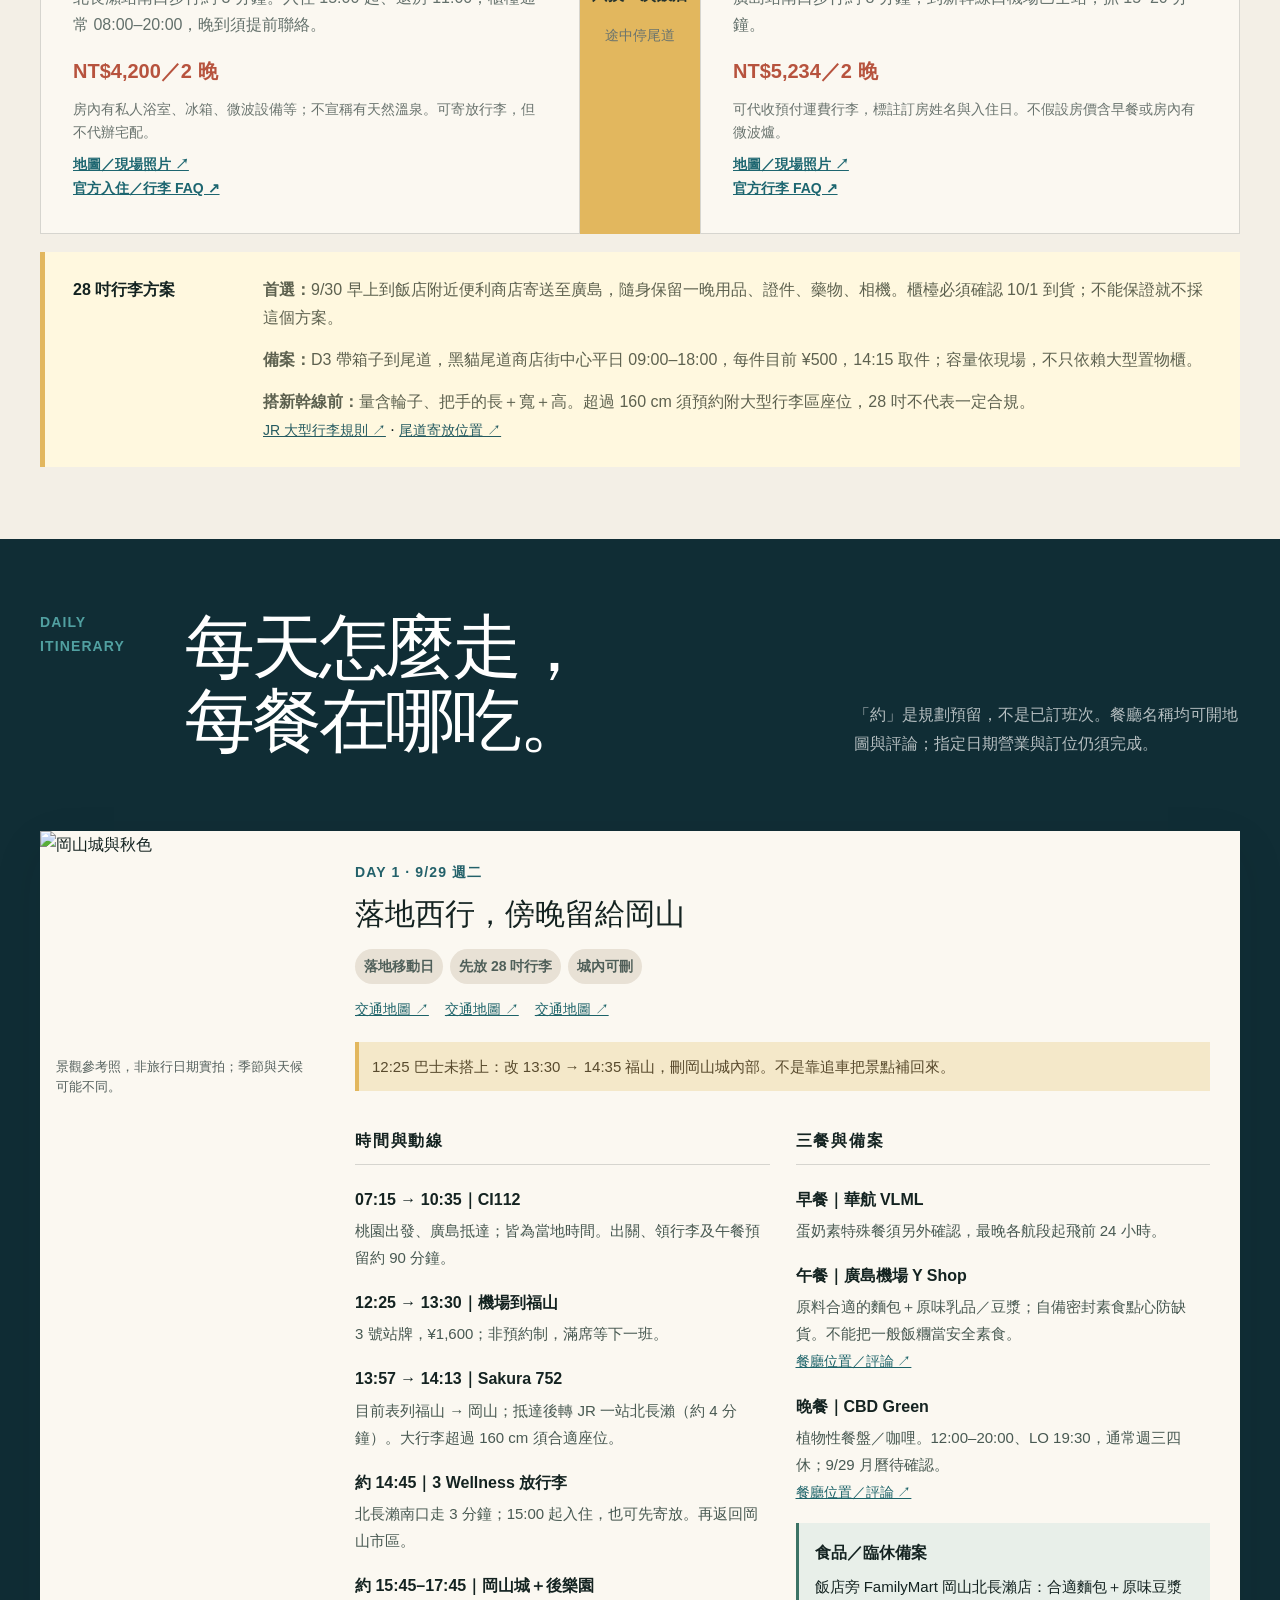
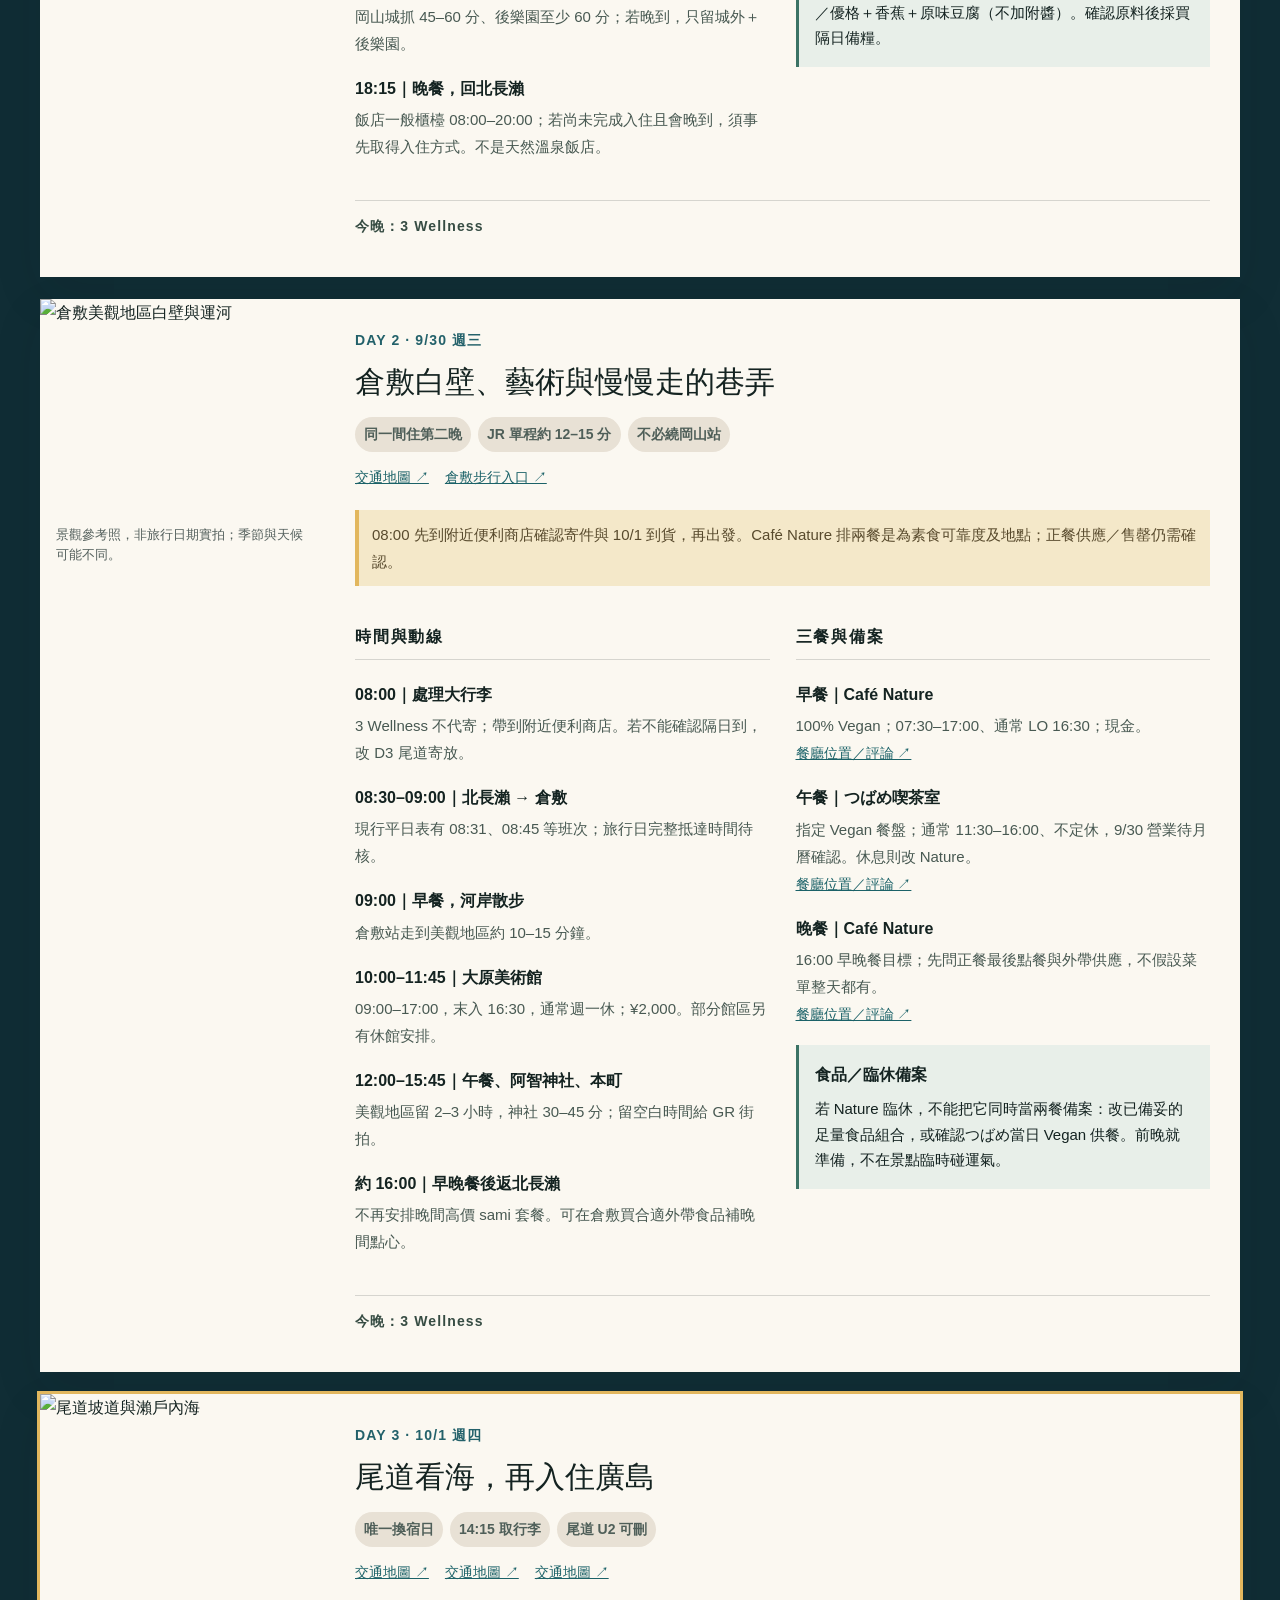
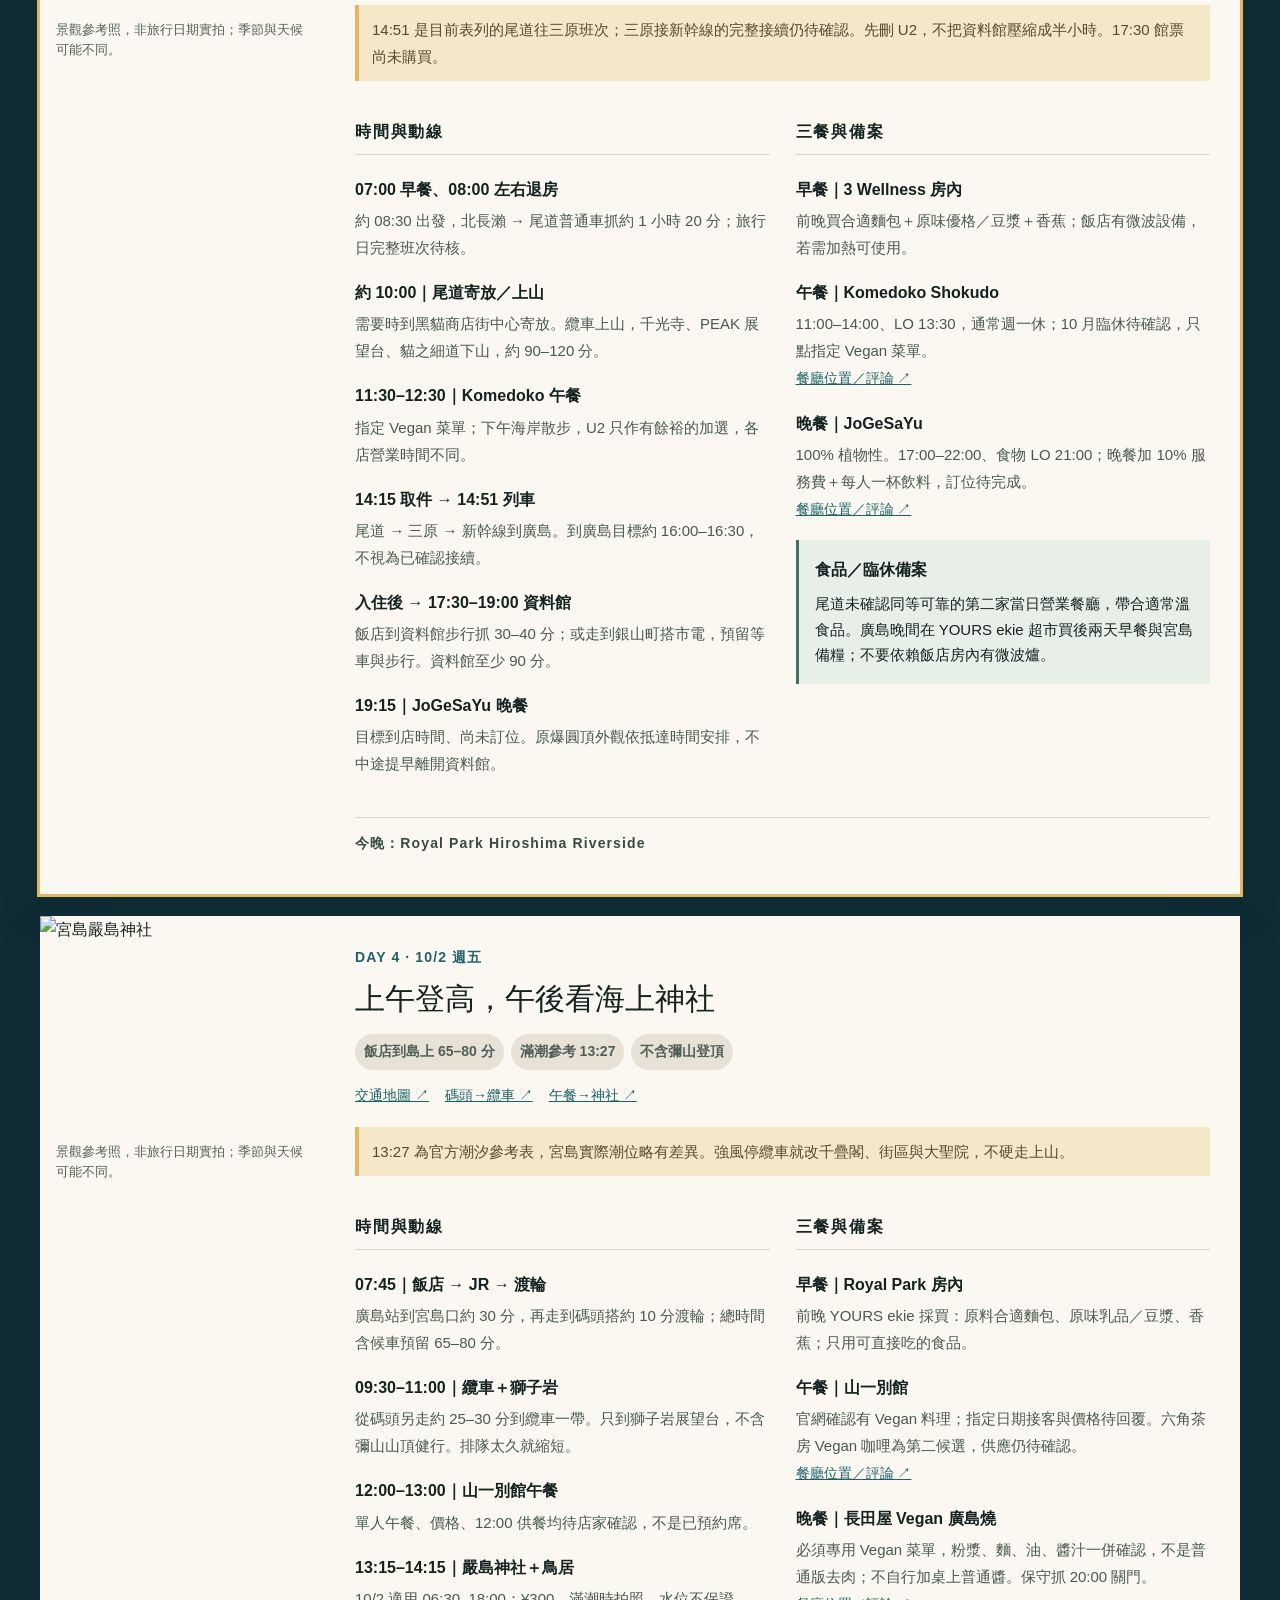
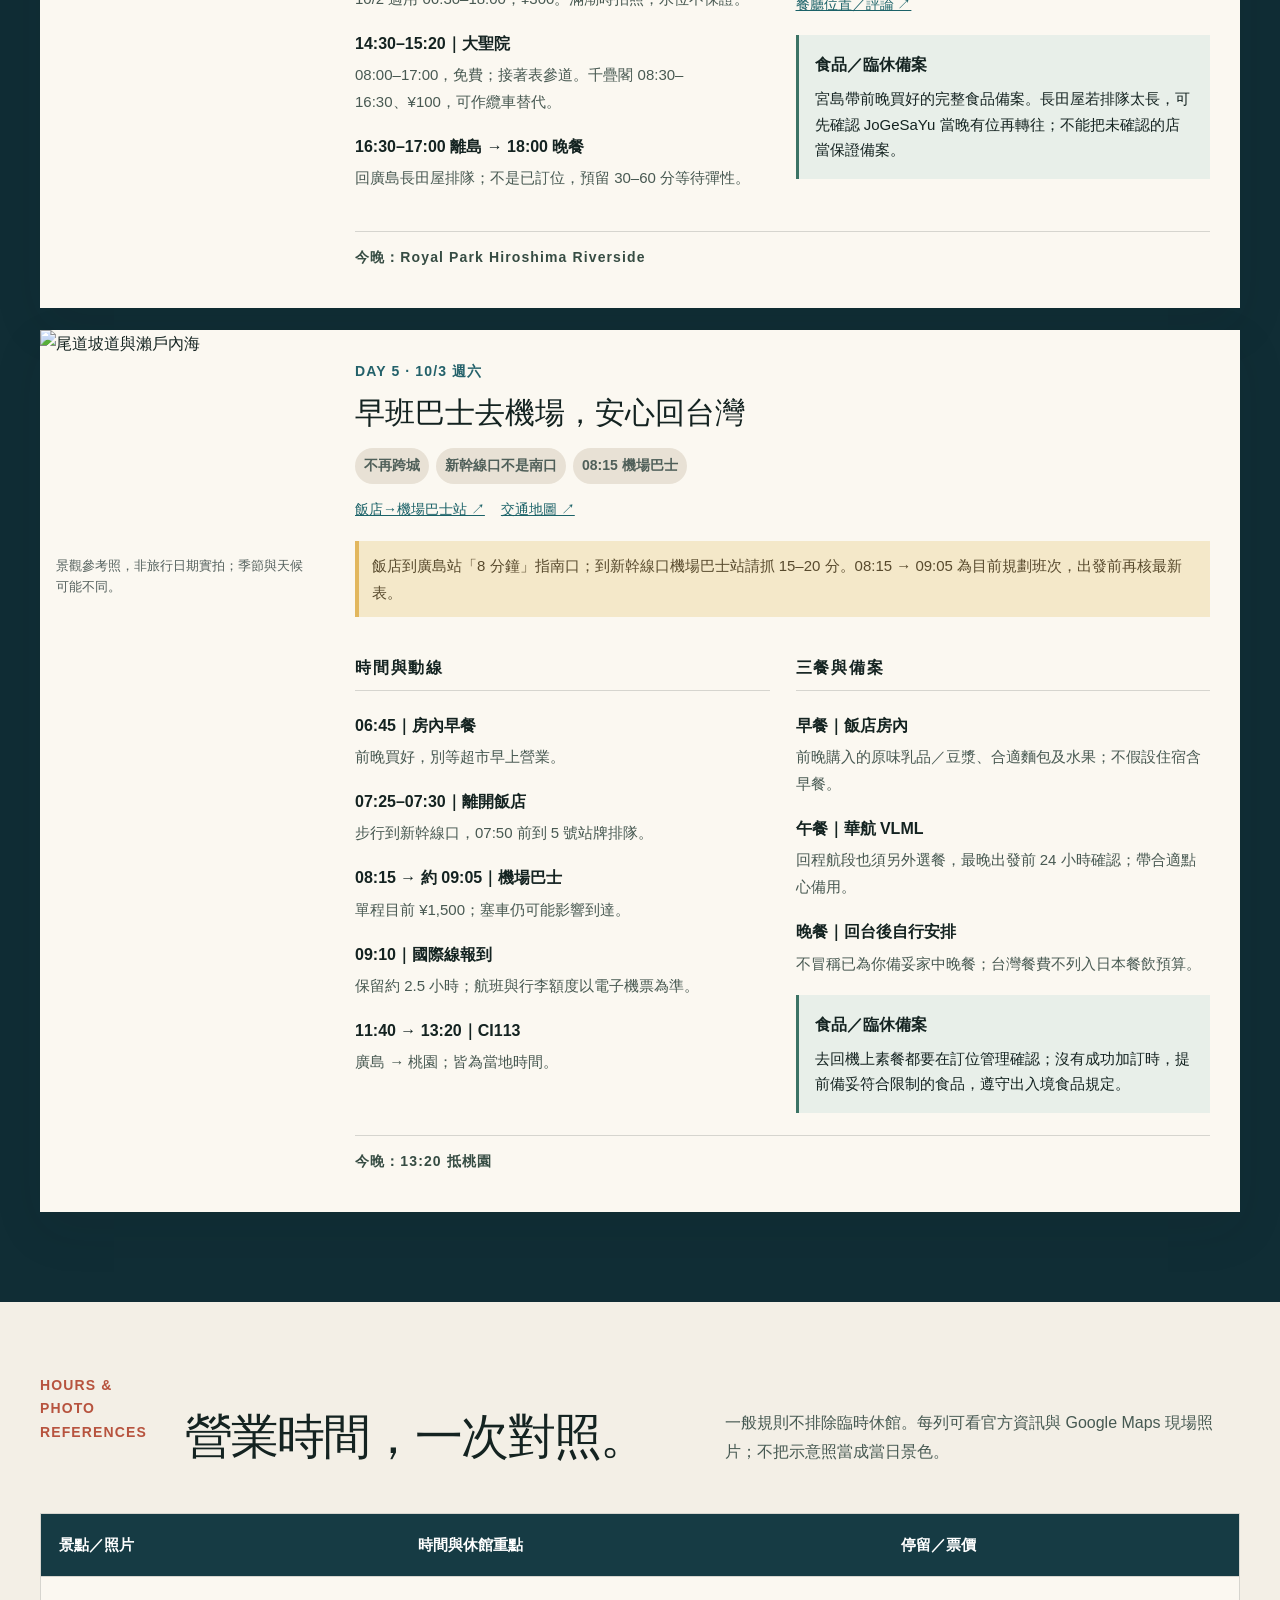
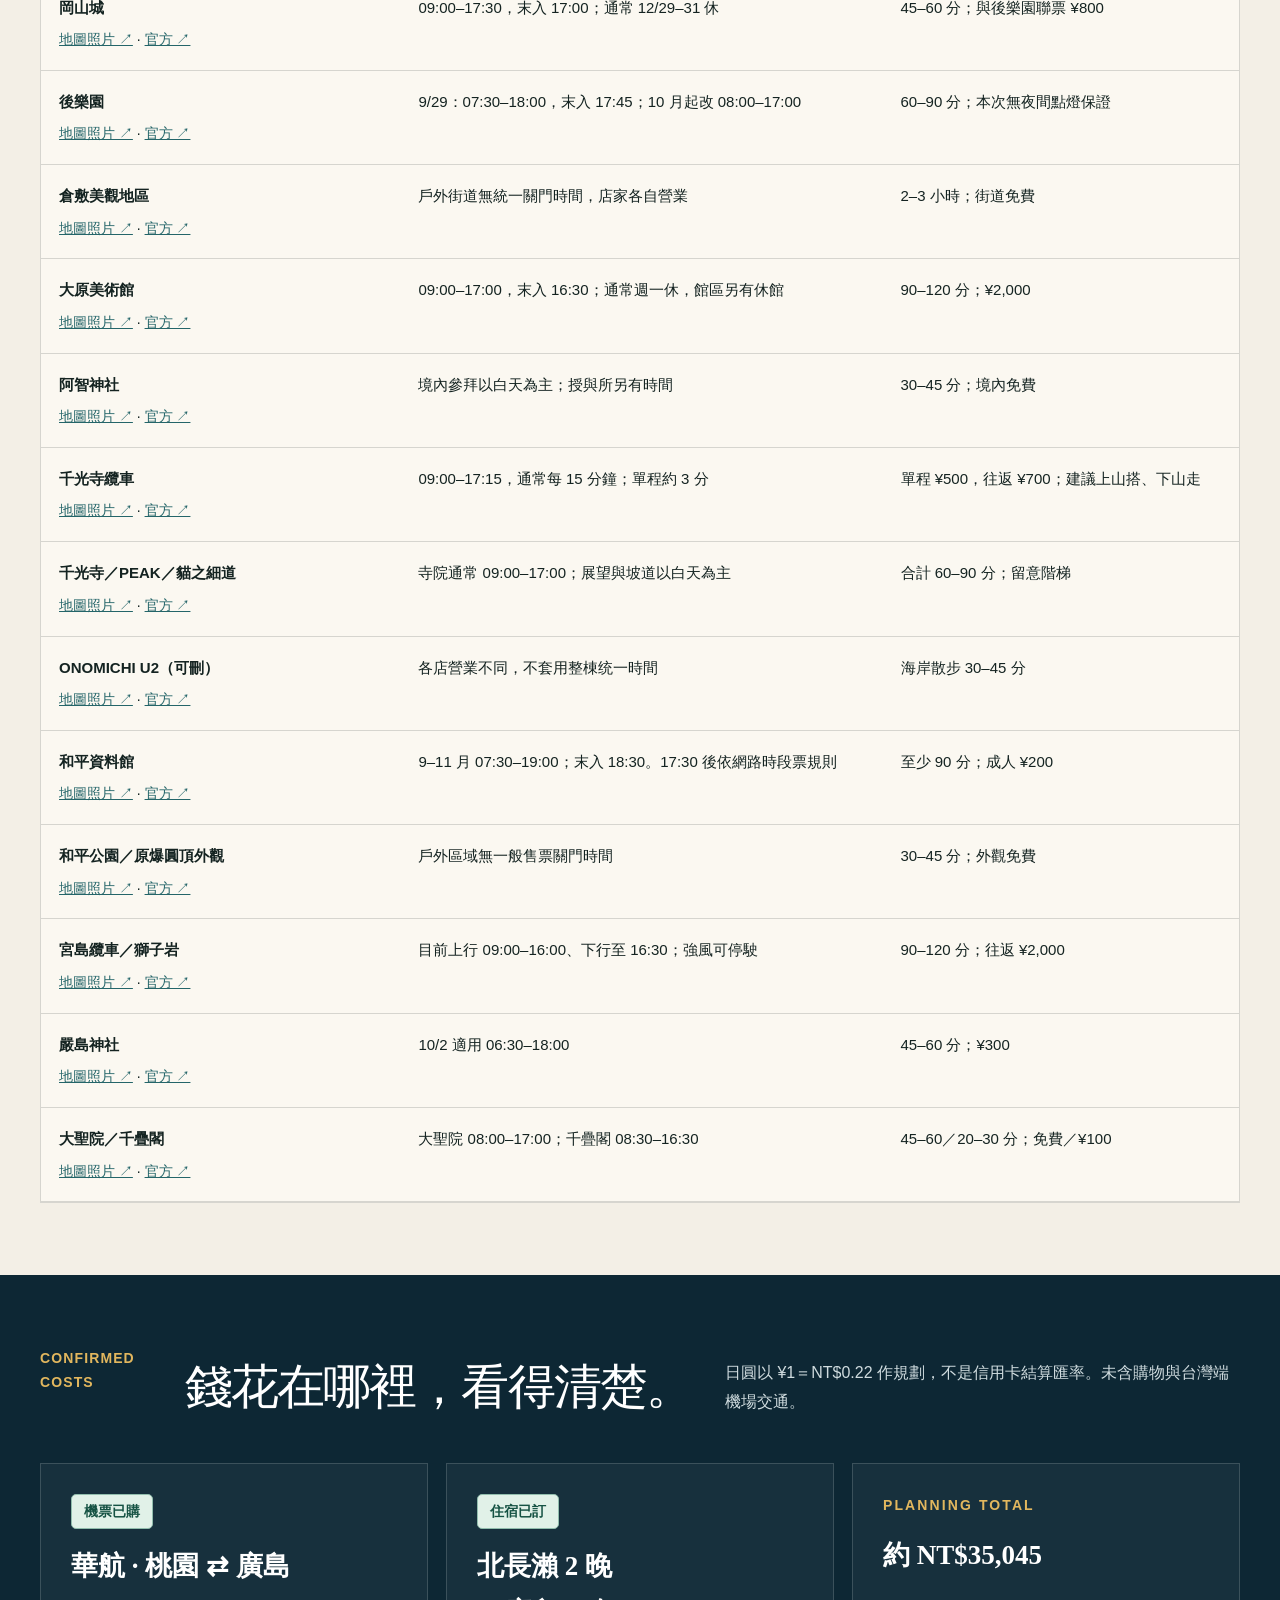
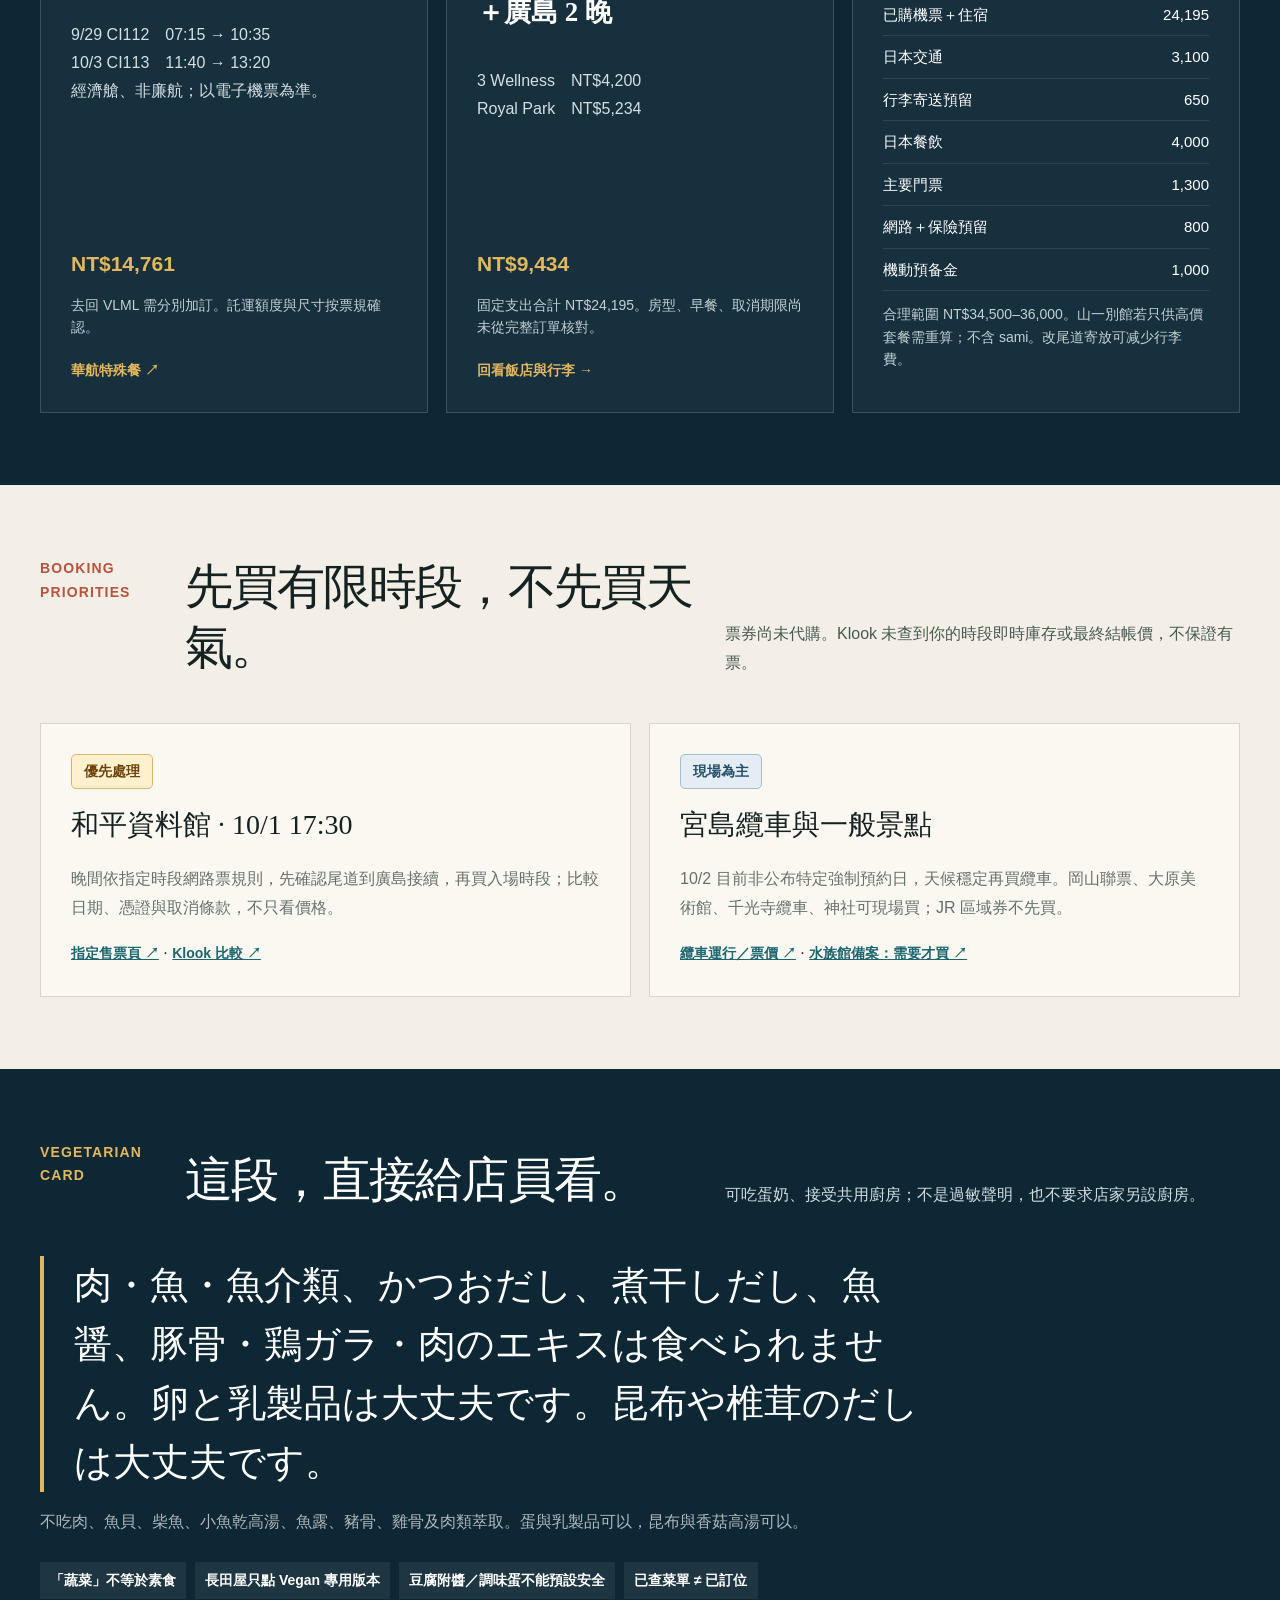
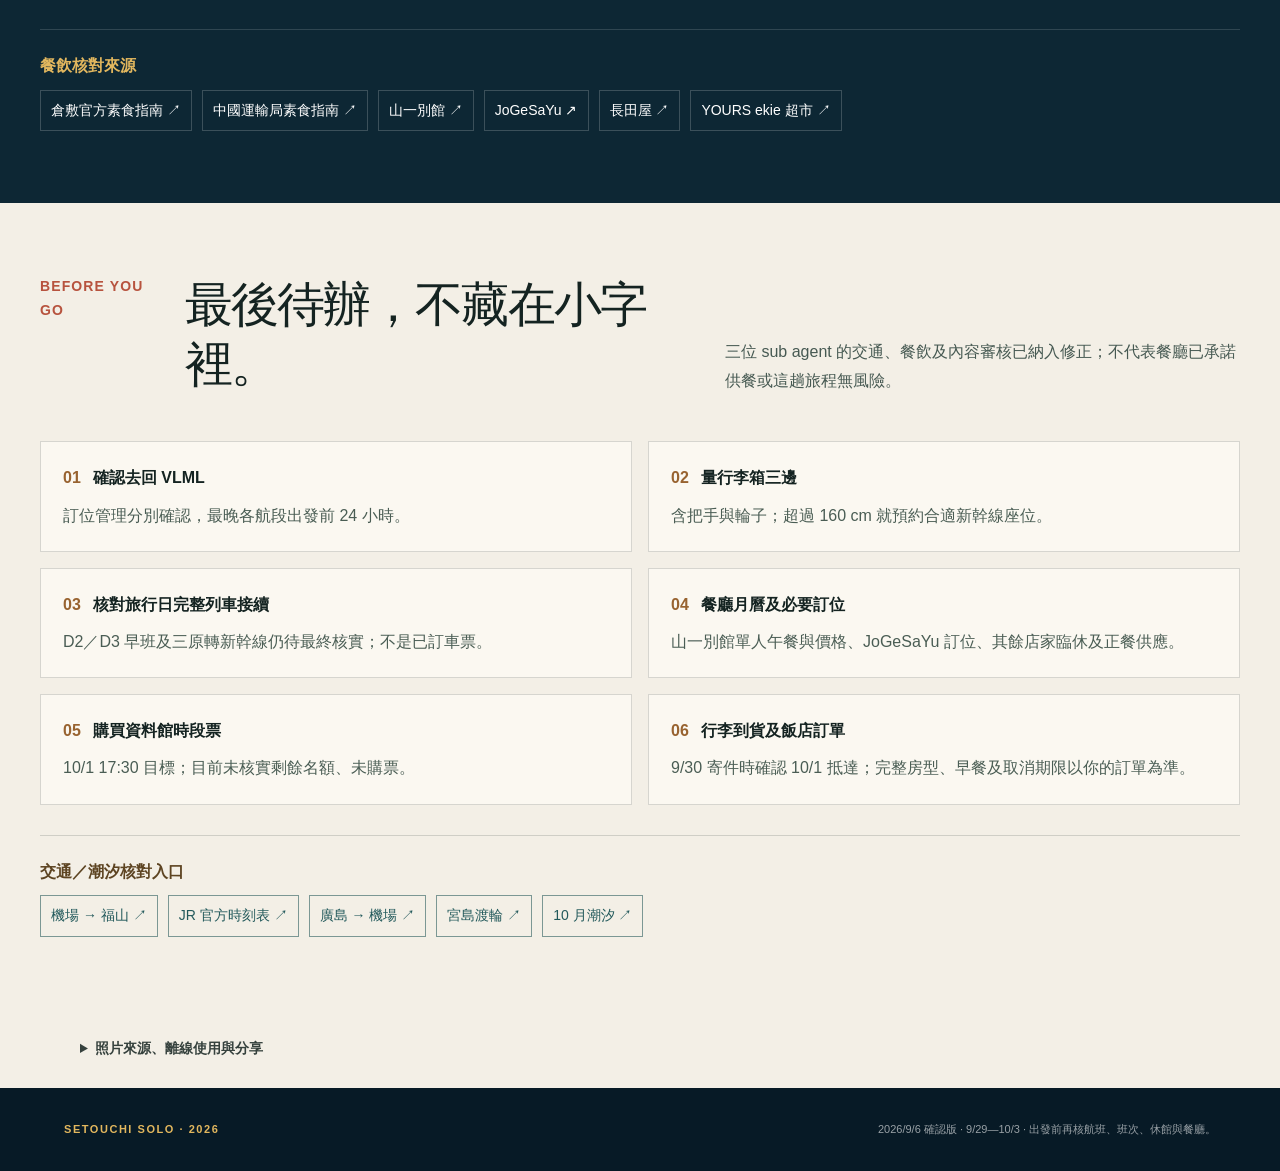
==== commit a68bdcf6: "Add files via upload for 廣島之旅" ====
--- a/index.html
+++ b/index.html
@@ -1,435 +1,27 @@
-<!DOCTYPE html>
-<html lang="zh-TW">
-<head>
-    <meta charset="UTF-8">
-    <meta name="viewport" content="width=device-width, initial-scale=1.0">
-    <title>臺北兩天一夜孝親放電之旅 - 行程手冊</title>
-    <style>
-        :root {
-            --primary-color: #2c3e50;
-            --secondary-color: #16a085;
-            --highlight-color: #e74c3c;
-            --bg-color: #f4f6f9;
-            --text-color: #333333;
-            --border-color: #e2e8f0;
-        }
-
-        body {
-            font-family: -apple-system, BlinkMacSystemFont, "Segoe UI", Roboto, "Helvetica Neue", Arial, "Microsoft JhengHei", sans-serif;
-            background-color: var(--bg-color);
-            color: var(--text-color);
-            margin: 0;
-            padding: 20px 15px;
-            line-height: 1.6;
-        }
-
-        .container {
-            max-width: 1000px;
-            margin: 0 auto;
-            background: #ffffff;
-            padding: 30px 20px;
-            border-radius: 12px;
-            box-shadow: 0 4px 12px rgba(0, 0, 0, 0.08);
-        }
-
-        .header {
-            text-align: center;
-            border-bottom: 3px solid var(--primary-color);
-            padding-bottom: 20px;
-            margin-bottom: 35px;
-        }
-
-        .header h1 {
-            color: var(--primary-color);
-            margin: 0;
-            font-size: 26px;
-            letter-spacing: 1px;
-        }
-
-        .header p {
-            color: #7f8c8d;
-            margin: 10px 0 0 0;
-            font-size: 15px;
-        }
-
-        .day-section {
-            margin-bottom: 40px;
-        }
-
-        .day-title {
-            background-color: var(--primary-color);
-            color: #ffffff;
-            padding: 10px 20px;
-            border-radius: 6px;
-            font-size: 18px;
-            font-weight: bold;
-            margin-bottom: 20px;
-            display: inline-block;
-        }
-
-        table {
-            width: 100%;
-            border-collapse: collapse;
-            margin-bottom: 20px;
-            font-size: 15px;
-        }
-
-        th {
-            background-color: #edf2f7;
-            color: var(--primary-color);
-            font-weight: bold;
-            text-align: left;
-            padding: 14px 16px;
-            border-bottom: 2px solid var(--border-color);
-        }
-
-        td {
-            padding: 16px;
-            border-bottom: 1px solid var(--border-color);
-            vertical-align: top;
-        }
-
-        .order-col {
-            text-align: center;
-            font-weight: bold;
-            color: var(--secondary-color);
-            width: 60px;
-        }
-
-        .location-col {
-            font-weight: bold;
-            width: 180px;
-            color: #2d3748;
-        }
-
-        .link-col {
-            width: 130px;
-        }
-
-        .time-col {
-            width: 140px;
-        }
-
-        .map-btn {
-            display: inline-block;
-            background-color: var(--secondary-color);
-            color: #ffffff;
-            text-decoration: none;
-            padding: 8px 14px;
-            border-radius: 6px;
-            font-size: 14px;
-            text-align: center;
-            font-weight: bold;
-            box-shadow: 0 2px 4px rgba(22, 160, 133, 0.2);
-        }
-
-        .time-badge {
-            background-color: #fff3cd;
-            color: #856404;
-            padding: 4px 8px;
-            border-radius: 4px;
-            font-size: 13px;
-            font-weight: bold;
-            display: inline-block;
-            margin-bottom: 5px;
-            border: 1px solid #ffeeba;
-        }
-
-        .alert-badge {
-            background-color: #f8d7da;
-            color: var(--highlight-color);
-            padding: 4px 8px;
-            border-radius: 4px;
-            font-size: 13px;
-            font-weight: bold;
-            display: inline-block;
-            margin-bottom: 5px;
-            border: 1px solid #f5c6cb;
-        }
-
-        .reminder-list {
-            margin: 0;
-            padding-left: 20px;
-            color: #4a5568;
-        }
-
-        .reminder-list li {
-            margin-bottom: 8px;
-        }
-
-        /* 📱 手機板完美響應式 CSS 開發 (針對 768px 以下螢幕) */
-        @media screen and (max-width: 768px) {
-            body {
-                padding: 10px 5px;
-            }
-            .container {
-                padding: 20px 12px;
-                border-radius: 0;
-                box-shadow: none;
-            }
-            .header h1 {
-                font-size: 22px;
-            }
-            
-            /* 將表格強制轉換為垂直卡片流 */
-            table, thead, tbody, th, td, tr { 
-                display: block; 
-            }
-            
-            /* 隱藏電腦版表頭 */
-            thead tr { 
-                position: absolute;
-                top: -9999px;
-                left: -9999px;
-            }
-            
-            tr {
-                margin-bottom: 25px;
-                border: 1px solid var(--border-color);
-                border-radius: 10px;
-                background: #ffffff;
-                padding: 15px;
-                box-shadow: 0 2px 8px rgba(0,0,0,0.04);
-            }
-            
-            td { 
-                border: none;
-                padding: 8px 0;
-                position: relative;
-                width: 100% !important;
-            }
-            
-            /* 使用 HTML5 data-label 屬性自動生成手機端標籤 */
-            td::before { 
-                content: attr(data-label);
-                font-weight: bold;
-                color: #718096;
-                display: block;
-                font-size: 12px;
-                margin-bottom: 4px;
-            }
-            
-            .order-col {
-                text-align: left;
-                font-size: 18px;
-                border-bottom: 2px solid var(--secondary-color);
-                padding-bottom: 5px;
-                margin-bottom: 10px;
-            }
-            .order-col::before {
-                content: "行程順序";
-            }
-            
-            .map-btn {
-                display: block;
-                width: 100%;
-                padding: 12px;
-                box-sizing: border-box;
-                font-size: 15px;
-            }
-        }
-    </style>
-</head>
-<body>
-
-<div class="container">
-    <div class="header">
-        <h1>臺北兩天一夜孝親放電之旅</h1>
-        <p>蛋奶素友善・行動裝置最佳化行程手冊</p>
-    </div>
-
-    <!-- 第一天行程 -->
-    <div class="day-section">
-        <div class="day-title">第一天：士林天文樂園放電與北車商圈行程</div>
-        <table>
-            <thead>
-                <tr>
-                    <th style="text-align: center;">順序</th>
-                    <th>地點與活動項目</th>
-                    <th>地圖導航</th>
-                    <th>營業時間 (週六)</th>
-                    <th>行程路線建議與貼心提醒</th>
-                </tr>
-            </thead>
-            <tbody>
-                <tr>
-                    <td class="order-col">1</td>
-                    <td class="location-col" data-label="景點名稱">臺北車站<br><span style="font-size: 12px; font-weight: normal; color: #718096;">(會合與寄放行李)</span></td>
-                    <td class="link-col" data-label="地圖導航"><a href="https://www.google.com/maps/search/?api=1&query=台北車站" target="_blank" class="map-btn">開啟地圖導航</a></td>
-                    <td class="time-col" data-label="營業時間">06:00 - 24:00</td>
-                    <td data-label="貼心提醒">
-                        <ul class="reminder-list">
-                            <li>迎接從台中北上的爸媽。</li>
-                            <li>建議先將大行李寄放在站內的電子置物櫃，全家輕裝出發。</li>
-                        </ul>
-                    </td>
-                </tr>
-                <tr>
-                    <td class="order-col">2</td>
-                    <td class="location-col" data-label="景點名稱">您指定的午餐餐廳</td>
-                    <td class="link-col" data-label="地圖導航"><a href="https://maps.app.goo.gl/4Vt1MHEmEEaBTVV67" target="_blank" class="map-btn">開啟地圖導航</a></td>
-                    <td class="time-col" data-label="營業時間">請參考該店公告</td>
-                    <td data-label="貼心提醒">
-                        <ul class="reminder-list">
-                            <li>抵達臺北後的第一餐，全家人一起悠閒享用美味的蛋奶素午餐，幫長輩接風與休息。</li>
-                        </ul>
-                    </td>
-                </tr>
-                <tr>
-                    <td class="order-col">3</td>
-                    <td class="location-col" data-label="景點名稱">臺北市立天文科學教育館</td>
-                    <td class="link-col" data-label="地圖導航"><a href="https://www.google.com/maps/search/?api=1&query=台北市立天文科學教育館" target="_blank" class="map-btn">開啟地圖導航</a></td>
-                    <td class="time-col" data-label="營業時間">09:00 - 20:00</td>
-                    <td data-label="貼心提醒">
-                        <ul class="reminder-list">
-                            <li><strong>下午首要行程</strong>。全室內強冷氣避暑，無障礙設施完善。</li>
-                            <li>5歲姪子可暢玩多媒體互動裝置與宇宙探險車，長輩漫步毫不費力。</li>
-                        </ul>
-                    </td>
-                </tr>
-                <tr>
-                    <td class="order-col">4</td>
-                    <td class="location-col" data-label="景點名稱">臺北市兒童新樂園</td>
-                    <td class="link-col" data-label="地圖導航"><a href="https://www.google.com/maps/search/?api=1&query=台北市儿童新乐园" target="_blank" class="map-btn">開啟地圖導航</a></td>
-                    <td class="time-col" data-label="營業時間">09:00 - 20:00</td>
-                    <td data-label="貼心提醒">
-                        <ul class="reminder-list">
-                            <li><strong>視天文館進度彈性前往</strong>（就在天文館正旁邊）。</li>
-                            <li>傍晚烈日退去後入園，體感最涼爽舒適，陪孩子暢玩溫和設施。</li>
-                        </ul>
-                    </td>
-                </tr>
-                <tr>
-                    <td class="order-col">5</td>
-                    <td class="location-col" data-label="景點名稱">臺北車站<br><span style="font-size: 12px; font-weight: normal; color: #718096;">(吃晚餐 & 拿行李)</span></td>
-                    <td class="link-col" data-label="地圖導航"><a href="https://www.google.com/maps/search/?api=1&query=台北車站" target="_blank" class="map-btn">開啟地圖導航</a></td>
-                    <td class="time-col" data-label="營業時間">微風商圈至 22:00</td>
-                    <td data-label="貼心提醒">
-                        <ul class="reminder-list">
-                            <li>搭車返回臺北車站，取回中午寄放的重行李。</li>
-                            <li>直接在車站二樓微風商圈享用蛋奶素晚餐。</li>
-                        </ul>
-                    </td>
-                </tr>
-                <tr>
-                    <td class="order-col">6</td>
-                    <td class="location-col" data-label="景點名稱">臺北凱旋酒店<br><span style="font-size: 12px; font-weight: normal; color: #718096;">(入住休息)</span></td>
-                    <td class="link-col" data-label="地圖導航"><a href="https://www.google.com/maps/search/?api=1&query=台北凯旋酒店" target="_blank" class="map-btn">開啟地圖導航</a></td>
-                    <td class="time-col" data-label="營業時間">24小時櫃檯服務</td>
-                    <td data-label="貼心提醒">
-                        <ul class="reminder-list">
-                            <li>前往位於內湖的飯店辦理入住，讓長輩與小孩舒舒服服洗澡休息。</li>
-                        </ul>
-                    </td>
-                </tr>
-            </tbody>
-        </table>
-    </div>
-
-    <!-- 第二天行程 -->
-    <div class="day-section">
-        <div class="day-title">第二天：內科早餐、故宮散步與南港喝咖啡聚會</div>
-        <table>
-            <thead>
-                <tr>
-                    <th style="text-align: center;">順序</th>
-                    <th>地點與活動項目</th>
-                    <th>地圖導航</th>
-                    <th>營業時間 (週日)</th>
-                    <th>行程路線建議與貼心提醒</th>
-                </tr>
-            </thead>
-            <tbody>
-                <tr>
-                    <td class="order-col">1</td>
-                    <td class="location-col" data-label="景點名稱">臺北凱旋酒店<br><span style="font-size: 12px; font-weight: normal; color: #718096;">(辦理退房)</span></td>
-                    <td class="link-col" data-label="地圖導航"><a href="https://www.google.com/maps/search/?api=1&query=台北凯旋酒店" target="_blank" class="map-btn">開啟地圖導航</a></td>
-                    <td class="time-col" data-label="營業時間">24小時櫃檯服務</td>
-                    <td data-label="貼心提醒">
-                        <ul class="reminder-list">
-                            <li>早上辦理退房手續。</li>
-                            <li><strong>將所有大行李箱先免費寄放在飯店櫃檯</strong>，全家輕裝出發。</li>
-                        </ul>
-                    </td>
-                </tr>
-                <tr>
-                    <td class="order-col">2</td>
-                    <td class="location-col" data-label="景點名稱">Dreamers Coffee<br>內科店</td>
-                    <td class="link-col" data-label="地圖導航"><a href="https://maps.app.goo.gl/4Qmsig8a43hq1LNv8" target="_blank" class="map-btn">開啟地圖導航</a></td>
-                    <td class="time-col" data-label="營業時間">09:00 - 19:00</td>
-                    <td data-label="貼心提醒">
-                        <ul class="reminder-list">
-                            <li><strong>蛋奶素友善</strong>。在明亮舒適的店內享用輕食早餐與香醇咖啡。</li>
-                            <li><strong>務必在此外帶幾份蛋奶素輕食/麵包</strong>，做為中午在故宮的野餐午餐。</li>
-                        </ul>
-                    </td>
-                </tr>
-                <tr>
-                    <td class="order-col">3</td>
-                    <td class="location-col" data-label="景點名稱">國立故宮博物院<br><span style="font-size: 12px; font-weight: normal; color: #718096;">(院區戶外 / 至善園)</span></td>
-                    <td class="link-col" data-label="地圖導航"><a href="https://www.google.com/maps/search/?api=1&query=国立故宫博物院" target="_blank" class="map-btn">開啟地圖導航</a></td>
-                    <td class="time-col" data-label="營業時間">09:00 - 17:00</td>
-                    <td data-label="貼心提醒">
-                        <span class="alert-badge">重點提醒：最晚 13:30 離開</span>
-                        <ul class="reminder-list">
-                            <li>從內科搭計程車快速直達故宮。</li>
-                            <li>帶爸媽與姪子在古典優美的至善園樹蔭下慢活散步，愜意享用外帶午餐。</li>
-                        </ul>
-                    </td>
-                </tr>
-                <tr>
-                    <td class="order-col">4</td>
-                    <td class="location-col" data-label="景點名稱">臺北凱旋酒店<br><span style="font-size: 12px; font-weight: normal; color: #718096;">(取回行李)</span></td>
-                    <td class="link-col" data-label="地圖導航"><a href="https://www.google.com/maps/search/?api=1&query=台北凯旋酒店" target="_blank" class="map-btn">開啟地圖導航</a></td>
-                    <td class="time-col" data-label="營業時間">24小時櫃檯服務</td>
-                    <td data-label="貼心提醒">
-                        <ul class="reminder-list">
-                            <li>離開故宮後搭車返回內湖飯店，取回早上寄存的所有行李，隨後正式出發前往南港。</li>
-                        </ul>
-                    </td>
-                </tr>
-                <tr>
-                    <td class="order-col">5</td>
-                    <td class="location-col" data-label="景點名稱">南港 CITYLINK<br><span style="font-size: 12px; font-weight: normal; color: #718096;">(咖啡聚會)</span></td>
-                    <td class="link-col" data-label="地圖導航"><a href="https://www.google.com/maps/search/?api=1&query=CITYLINK南港店" target="_blank" class="map-btn">開啟地圖導航</a></td>
-                    <td class="time-col" data-label="營業時間">11:00 - 21:30</td>
-                    <td data-label="貼心提醒">
-                        <span class="time-badge">下午 16:00 咖啡約會</span>
-                        <ul class="reminder-list">
-                            <li>準時抵達南港 CITYLINK 與人喝咖啡聚會。</li>
-                            <li>商場與南港車站共構，全室內冷氣充足且有無障礙電梯，推行李或長輩行走極為順暢。</li>
-                        </ul>
-                    </td>
-                </tr>
-                <tr>
-                    <td class="order-col">6</td>
-                    <td class="location-col" data-label="景點名稱">晚餐時間<br><span style="font-size: 12px; font-weight: normal; color: #718096;">(CITYLINK 或 LaLaport)</span></td>
-                    <td class="link-col" data-label="地圖導航"><a href="https://www.google.com/maps/search/?api=1&query=南港LaLaport" target="_blank" class="map-btn">開啟地圖導航</a></td>
-                    <td class="time-col" data-label="營業時間">商場餐廳至 21:30</td>
-                    <td data-label="貼心提醒">
-                        <ul class="reminder-list">
-
-http://googleusercontent.com/map_location_reference/1
-                            <li>於 [CITYLINK南港](http://googleusercontent.com/map_location_reference/0) 或緊鄰的 [南港 LaLaport](http://googleusercontent.com/map_location_reference/2) 挑選精緻的蛋奶素餐廳享用晚餐，慶祝父親節。</li>
-                            <li>用完餐後直接在共構的南港車站搭乘捷運板南線，僅需約10-15分鐘即可直達臺北車站，動線完美銜接。</li>
-                        </ul>
-                    </td>
-                </tr>
-                <tr>
-                    <td class="order-col">7</td>
-                    <td class="location-col" data-label="景點名稱">臺北車站<br><span style="font-size: 12px; font-weight: normal; color: #718096;">(進站與送車)</span></td>
-                    <td class="link-col" data-label="地圖導航"><a href="https://www.google.com/maps/search/?api=1&query=台北車站" target="_blank" class="map-btn">開啟地圖導航</a></td>
-                    <td class="time-col" data-label="營業時間">依火車班次營運</td>
-                    <td data-label="貼心提醒">
-                        <ul class="reminder-list">
-                            <li>抵達臺北車站月台，協助並歡送爸媽從容進站，帶著滿滿的孫子笑容與幸福回憶安全返回臺中。</li>
-                        </ul>
-                    </td>
-                </tr>
-            </tbody>
-        </table>
-    </div>
-</div>
-
-</body>
-</html>+<!doctype html>
+<html lang="zh-Hant"><head><meta charset="utf-8"><meta name="viewport" content="width=device-width,initial-scale=1"><meta name="description" content="2026/9/29–10/3 岡山、倉敷、尾道、廣島與宮島：已訂住宿、蛋奶素三餐、28 吋行李、交通和預算。"><title>瀨戶內五日｜已訂住宿・廣島獨旅確認版</title><link rel="stylesheet" href="style.css?v=20260906-confirmed"></head><body><a class="skip-link" href="#itinerary">跳到每日行程</a><main>
+<nav class="topbar"><a class="brand" href="#top"><span>瀨</span>SETOUCHI SOLO</a><div><a href="#stays">住宿／行李</a><a href="#itinerary">每日行程</a><a href="#booking">預算</a><a href="#tickets">先買什麼</a><a href="#food">素食卡</a></div></nav>
+<nav class="mobile-route-nav" aria-label="行程快速導覽"><a href="#d1">D1 岡山</a><a href="#d2">D2 倉敷</a><a href="#d3">D3 尾道</a><a href="#d4">D4 宮島</a><a href="#d5">D5 回程</a><a href="#stays">住宿行李</a><a href="#booking">預算</a><a href="#food">素食卡</a></nav>
+<header class="hero" id="top"><div class="hero-images"><img src="https://upload.wikimedia.org/wikipedia/commons/thumb/f/f0/Okayama_Castle%2C_IMG_5839-5841_AutoAdaptive.jpg/1280px-Okayama_Castle%2C_IMG_5839-5841_AutoAdaptive.jpg" alt="岡山城與秋色"><img src="https://cdn.japan-travel-note.com/images/00139/17.jpg" alt="倉敷美觀地區白壁與運河"><img src="https://cdn.getyourguide.com/img/tour/99d6a0a04bb0b34976e0df5815bf2bba9a8a194075d352f69d5590cfe74ded56.jpg/vertical_520_780.jpg" alt="宮島嚴島神社"></div><div class="shade"></div><div class="hero-copy"><p>2026.09.29—10.03 · 5 DAYS / 4 NIGHTS</p><h1>岡山的巷弄，<br>宮島的海。</h1><p class="lead">一個人、四晚、一次換宿。北長瀨連住兩晚，經尾道走向廣島；不租車，留時間給風景與 GR。</p><a class="primary" href="#itinerary">查看 D1–D5</a> <a class="hero-secondary" href="#pending">出發前待辦</a></div></header>
+<section class="section" id="overview"><div class="section-head"><p>TRIP AT A GLANCE</p><h2>這趟旅行，已經成形。</h2><div class="intro">資料整理：2026/9/6。已購／已訂依你提供的資訊；班次、營業規則不等於訂位或當日運行保證。</div></div>
+<div class="metric-grid"><div><small>機票＋住宿已確定</small><strong>NT$24,195</strong></div><div><small>全程規劃預算</small><strong>約 NT$35,045</strong></div><div><small>交通</small><strong>JR・巴士・渡輪</strong></div><div><small>大行李</small><strong>28 吋・建議寄送</strong></div><div><small>飲食</small><strong>蛋奶可・無動物高湯</strong></div></div>
+<div class="journey"><a href="#d1" class="okayama"><b>D1 9/29 週二</b><span>機場 → 福山 → 岡山</span><small>3 Wellness</small></a><a href="#d2" class="okayama"><b>D2 9/30 週三</b><span>倉敷一日往返</span><small>3 Wellness</small></a><a href="#d3" class="transfer-day"><b>D3 10/1 週四</b><span>尾道 → 廣島・換宿</span><small>Royal Park Hiroshima Riverside</small></a><a href="#d4" class="hiroshima"><b>D4 10/2 週五</b><span>宮島纜車＋海上神社</span><small>Royal Park Hiroshima Riverside</small></a><a href="#d5" class="hiroshima"><b>D5 10/3 週六</b><span>廣島機場 → 桃園</span><small>13:20 抵桃園</small></a></div>
+<div class="status-key"><span class="status confirmed">已訂：機票／四晚住宿</span><span class="status planned">規劃：交通／景點時間</span><span class="status pending">待確認：餐廳／指定班次／館票</span></div></section>
+<section class="section bases" id="stays"><div class="section-head"><p>YOUR TWO BASES</p><h2>兩間已訂飯店。</h2><div class="intro">不再使用舊候選飯店的價格、早餐或溫泉資訊。房型、早餐與取消期限請以完整訂單為準。</div></div>
+<div class="base-flow"><article><span class="status confirmed">已確認訂單 · 9/29—10/1</span><h3>3 Wellness<br>スリーウエルネス</h3><p>北長瀨站南口步行約 3 分鐘。入住 15:00 起、退房 11:00；櫃檯通常 08:00–20:00，晚到須提前聯絡。</p><strong>NT$4,200／2 晚</strong><small>房內有私人浴室、冰箱、微波設備等；不宣稱有天然溫泉。可寄放行李，但不代辦宅配。</small><a href="https://www.google.com/maps/search/?api=1&amp;query=3%20Wellness%20Okayama" target="_blank" rel="noopener noreferrer">地圖／現場照片 ↗</a><a href="https://3wellness.jp/q_a/hotel/" target="_blank" rel="noopener noreferrer">官方入住／行李 FAQ ↗</a></article><div class="move-arrow"><span>10/1</span><b>只換一次飯店</b><small>途中停尾道</small></div><article><span class="status confirmed">已確認訂單 · 10/1—10/3</span><h3>The Royal Park Hotel<br>Hiroshima Riverside</h3><p>廣島站南口步行約 8 分鐘；到新幹線口機場巴士站，抓 15–20 分鐘。</p><strong>NT$5,234／2 晚</strong><small>可代收預付運費行李，標註訂房姓名與入住日。不假設房價含早餐或房內有微波爐。</small><a href="https://www.google.com/maps/search/?api=1&amp;query=The%20Royal%20Park%20Hotel%20Hiroshima%20Riverside" target="_blank" rel="noopener noreferrer">地圖／現場照片 ↗</a><a href="https://www.royalparkhotels.co.jp/en/the/hiroshimars/about/faq/index.html" target="_blank" rel="noopener noreferrer">官方行李 FAQ ↗</a></article></div>
+<div class="luggage-card"><b>28 吋行李方案</b><div><p><strong>首選：</strong>9/30 早上到飯店附近便利商店寄送至廣島，隨身保留一晚用品、證件、藥物、相機。櫃檯必須確認 10/1 到貨；不能保證就不採這個方案。</p><p><strong>備案：</strong>D3 帶箱子到尾道，黑貓尾道商店街中心平日 09:00–18:00，每件目前 ¥500，14:15 取件；容量依現場，不只依賴大型置物櫃。</p><p><strong>搭新幹線前：</strong>量含輪子、把手的長＋寬＋高。超過 160 cm 須預約附大型行李區座位，28 吋不代表一定合規。</p><a href="https://www.westjr.co.jp/travel-information/en/train-usage-guide/luggage/" target="_blank" rel="noopener noreferrer">JR 大型行李規則 ↗</a> · <a href="https://www.google.com/maps/search/?api=1&amp;query=%E3%83%A4%E3%83%9E%E3%83%88%E9%81%8B%E8%BC%B8%20%E5%B0%BE%E9%81%93%E5%95%86%E5%BA%97%E8%A1%97%E3%82%BB%E3%83%B3%E3%82%BF%E3%83%BC" target="_blank" rel="noopener noreferrer">尾道寄放位置 ↗</a></div></div></section>
+<section class="plan-section dark" id="itinerary"><div class="section plan-title"><p>DAILY ITINERARY</p><h2>每天怎麼走，<br>每餐在哪吃。</h2><p>「約」是規劃預留，不是已訂班次。餐廳名稱均可開地圖與評論；指定日期營業與訂位仍須完成。</p></div><div class="static-days">
+<article class="static-day " id="d1"><figure><img loading="lazy" src="https://upload.wikimedia.org/wikipedia/commons/thumb/f/f0/Okayama_Castle%2C_IMG_5839-5841_AutoAdaptive.jpg/1280px-Okayama_Castle%2C_IMG_5839-5841_AutoAdaptive.jpg" alt="岡山城與秋色"><figcaption>景觀參考照，非旅行日期實拍；季節與天候可能不同。</figcaption></figure><div><p>DAY 1 · 9/29 週二</p><h3>落地西行，傍晚留給岡山</h3><div class="day-badges"><span>落地移動日</span><span>先放 28 吋行李</span><span>城內可刪</span></div><div class="map-links"><a href="https://www.google.com/maps/dir/?api=1&amp;origin=Hiroshima%20Airport&amp;destination=Fukuyama%20Station&amp;travelmode=transit" target="_blank" rel="noopener noreferrer">交通地圖 ↗</a><a href="https://www.google.com/maps/dir/?api=1&amp;origin=Okayama%20Station&amp;destination=Kitanagase%20Station&amp;travelmode=transit" target="_blank" rel="noopener noreferrer">交通地圖 ↗</a><a href="https://www.google.com/maps/dir/?api=1&amp;origin=3%20Wellness%20Okayama&amp;destination=Okayama%20Korakuen&amp;travelmode=transit" target="_blank" rel="noopener noreferrer">交通地圖 ↗</a></div><div class="notice">12:25 巴士未搭上：改 13:30 → 14:35 福山，刪岡山城內部。不是靠追車把景點補回來。</div><div class="day-columns"><section><h4>時間與動線</h4><p><b>07:15 → 10:35｜CI112</b><span>桃園出發、廣島抵達；皆為當地時間。出關、領行李及午餐預留約 90 分鐘。</span></p><p><b>12:25 → 13:30｜機場到福山</b><span>3 號站牌，¥1,600；非預約制，滿席等下一班。</span></p><p><b>13:57 → 14:13｜Sakura 752</b><span>目前表列福山 → 岡山；抵達後轉 JR 一站北長瀨（約 4 分鐘）。大行李超過 160 cm 須合適座位。</span></p><p><b>約 14:45｜3 Wellness 放行李</b><span>北長瀨南口走 3 分鐘；15:00 起入住，也可先寄放。再返回岡山市區。</span></p><p><b>約 15:45–17:45｜岡山城＋後樂園</b><span>岡山城抓 45–60 分、後樂園至少 60 分；若晚到，只留城外＋後樂園。</span></p><p><b>18:15｜晚餐，回北長瀨</b><span>飯店一般櫃檯 08:00–20:00；若尚未完成入住且會晚到，須事先取得入住方式。不是天然溫泉飯店。</span></p></section><section><h4>三餐與備案</h4><p><b>早餐｜華航 VLML</b><span>蛋奶素特殊餐須另外確認，最晚各航段起飛前 24 小時。</span></p><p><b>午餐｜廣島機場 Y Shop</b><span>原料合適的麵包＋原味乳品／豆漿；自備密封素食點心防缺貨。不能把一般飯糰當安全素食。<br><a href="https://www.google.com/maps/search/?api=1&amp;query=%E3%81%9F%E3%81%A1%E3%81%BE%E3%81%A1%E3%82%B3%E3%83%B3%E3%83%93%E3%83%8B%20Y%E3%82%B7%E3%83%A7%E3%83%83%E3%83%97%20%E5%BA%83%E5%B3%B6%E7%A9%BA%E6%B8%AF" target="_blank" rel="noopener noreferrer">餐廳位置／評論 ↗</a></span></p><p><b>晚餐｜CBD Green</b><span>植物性餐盤／咖哩。12:00–20:00、LO 19:30，通常週三四休；9/29 月曆待確認。<br><a href="https://www.google.com/maps/search/?api=1&amp;query=CBD%20Green%20Okayama" target="_blank" rel="noopener noreferrer">餐廳位置／評論 ↗</a></span></p><div class="meal-backup"><b>食品／臨休備案</b><p>飯店旁 FamilyMart 岡山北長瀨店：合適麵包＋原味豆漿／優格＋香蕉＋原味豆腐（不加附醬）。確認原料後採買隔日備糧。</p></div></section></div><p class="stay-line">今晚：3 Wellness</p></div></article><article class="static-day " id="d2"><figure><img loading="lazy" src="https://cdn.japan-travel-note.com/images/00139/17.jpg" alt="倉敷美觀地區白壁與運河"><figcaption>景觀參考照，非旅行日期實拍；季節與天候可能不同。</figcaption></figure><div><p>DAY 2 · 9/30 週三</p><h3>倉敷白壁、藝術與慢慢走的巷弄</h3><div class="day-badges"><span>同一間住第二晚</span><span>JR 單程約 12–15 分</span><span>不必繞岡山站</span></div><div class="map-links"><a href="https://www.google.com/maps/dir/?api=1&amp;origin=Kitanagase%20Station&amp;destination=Kurashiki%20Station&amp;travelmode=transit" target="_blank" rel="noopener noreferrer">交通地圖 ↗</a><a href="https://www.google.com/maps/dir/?api=1&amp;origin=Kurashiki%20Station&amp;destination=Kurashiki%20Bikan%20Historical%20Quarter&amp;travelmode=walking" target="_blank" rel="noopener noreferrer">倉敷步行入口 ↗</a></div><div class="notice">08:00 先到附近便利商店確認寄件與 10/1 到貨，再出發。Café Nature 排兩餐是為素食可靠度及地點；正餐供應／售罄仍需確認。</div><div class="day-columns"><section><h4>時間與動線</h4><p><b>08:00｜處理大行李</b><span>3 Wellness 不代寄；帶到附近便利商店。若不能確認隔日到，改 D3 尾道寄放。</span></p><p><b>08:30–09:00｜北長瀨 → 倉敷</b><span>現行平日表有 08:31、08:45 等班次；旅行日完整抵達時間待核。</span></p><p><b>09:00｜早餐，河岸散步</b><span>倉敷站走到美觀地區約 10–15 分鐘。</span></p><p><b>10:00–11:45｜大原美術館</b><span>09:00–17:00，末入 16:30，通常週一休；¥2,000。部分館區另有休館安排。</span></p><p><b>12:00–15:45｜午餐、阿智神社、本町</b><span>美觀地區留 2–3 小時，神社 30–45 分；留空白時間給 GR 街拍。</span></p><p><b>約 16:00｜早晚餐後返北長瀨</b><span>不再安排晚間高價 sami 套餐。可在倉敷買合適外帶食品補晚間點心。</span></p></section><section><h4>三餐與備案</h4><p><b>早餐｜Café Nature</b><span>100% Vegan；07:30–17:00、通常 LO 16:30；現金。<br><a href="https://www.google.com/maps/search/?api=1&amp;query=Cafe%20Nature%20Kurashiki" target="_blank" rel="noopener noreferrer">餐廳位置／評論 ↗</a></span></p><p><b>午餐｜つばめ喫茶室</b><span>指定 Vegan 餐盤；通常 11:30–16:00、不定休，9/30 營業待月曆確認。休息則改 Nature。<br><a href="https://www.google.com/maps/search/?api=1&amp;query=%E3%81%A4%E3%81%B0%E3%82%81%E5%96%AB%E8%8C%B6%E5%AE%A4%20%E5%80%89%E6%95%B7" target="_blank" rel="noopener noreferrer">餐廳位置／評論 ↗</a></span></p><p><b>晚餐｜Café Nature</b><span>16:00 早晚餐目標；先問正餐最後點餐與外帶供應，不假設菜單整天都有。<br><a href="https://www.google.com/maps/search/?api=1&amp;query=Cafe%20Nature%20Kurashiki" target="_blank" rel="noopener noreferrer">餐廳位置／評論 ↗</a></span></p><div class="meal-backup"><b>食品／臨休備案</b><p>若 Nature 臨休，不能把它同時當兩餐備案：改已備妥的足量食品組合，或確認つばめ當日 Vegan 供餐。前晚就準備，不在景點臨時碰運氣。</p></div></section></div><p class="stay-line">今晚：3 Wellness</p></div></article><article class="static-day transfer-card" id="d3"><figure><img loading="lazy" src="https://res.cloudinary.com/jnto/image/upload/w_740%2Ch_493%2Cc_fill%2Cf_auto%2Cfl_lossy%2Cq_60/v1/media/filer_public/2c/ea/2cea6cb1-a565-4f58-9ddf-2a36320edd62/hiroshima_12_4_tdltot" alt="尾道坡道與瀨戶內海"><figcaption>景觀參考照，非旅行日期實拍；季節與天候可能不同。</figcaption></figure><div><p>DAY 3 · 10/1 週四</p><h3>尾道看海，再入住廣島</h3><div class="day-badges"><span>唯一換宿日</span><span>14:15 取行李</span><span>尾道 U2 可刪</span></div><div class="map-links"><a href="https://www.google.com/maps/dir/?api=1&amp;origin=Kitanagase%20Station&amp;destination=Onomichi%20Station&amp;travelmode=transit" target="_blank" rel="noopener noreferrer">交通地圖 ↗</a><a href="https://www.google.com/maps/dir/?api=1&amp;origin=Onomichi%20Station&amp;destination=Mihara%20Station&amp;travelmode=transit" target="_blank" rel="noopener noreferrer">交通地圖 ↗</a><a href="https://www.google.com/maps/dir/?api=1&amp;origin=Mihara%20Station&amp;destination=Hiroshima%20Station&amp;travelmode=transit" target="_blank" rel="noopener noreferrer">交通地圖 ↗</a></div><div class="notice">14:51 是目前表列的尾道往三原班次；三原接新幹線的完整接續仍待確認。先刪 U2，不把資料館壓縮成半小時。17:30 館票尚未購買。</div><div class="day-columns"><section><h4>時間與動線</h4><p><b>07:00 早餐、08:00 左右退房</b><span>約 08:30 出發，北長瀨 → 尾道普通車抓約 1 小時 20 分；旅行日完整班次待核。</span></p><p><b>約 10:00｜尾道寄放／上山</b><span>需要時到黑貓商店街中心寄放。纜車上山，千光寺、PEAK 展望台、貓之細道下山，約 90–120 分。</span></p><p><b>11:30–12:30｜Komedoko 午餐</b><span>指定 Vegan 菜單；下午海岸散步，U2 只作有餘裕的加選，各店營業時間不同。</span></p><p><b>14:15 取件 → 14:51 列車</b><span>尾道 → 三原 → 新幹線到廣島。到廣島目標約 16:00–16:30，不視為已確認接續。</span></p><p><b>入住後 → 17:30–19:00 資料館</b><span>飯店到資料館步行抓 30–40 分；或走到銀山町搭市電，預留等車與步行。資料館至少 90 分。</span></p><p><b>19:15｜JoGeSaYu 晚餐</b><span>目標到店時間、尚未訂位。原爆圓頂外觀依抵達時間安排，不中途提早離開資料館。</span></p></section><section><h4>三餐與備案</h4><p><b>早餐｜3 Wellness 房內</b><span>前晚買合適麵包＋原味優格／豆漿＋香蕉；飯店有微波設備，若需加熱可使用。</span></p><p><b>午餐｜Komedoko Shokudo</b><span>11:00–14:00、LO 13:30，通常週一休；10 月臨休待確認，只點指定 Vegan 菜單。<br><a href="https://www.google.com/maps/search/?api=1&amp;query=Komedoko%20Shokudo%20Onomichi" target="_blank" rel="noopener noreferrer">餐廳位置／評論 ↗</a></span></p><p><b>晚餐｜JoGeSaYu</b><span>100% 植物性。17:00–22:00、食物 LO 21:00；晚餐加 10% 服務費＋每人一杯飲料，訂位待完成。<br><a href="https://www.google.com/maps/search/?api=1&amp;query=JoGeSaYu%20Hiroshima" target="_blank" rel="noopener noreferrer">餐廳位置／評論 ↗</a></span></p><div class="meal-backup"><b>食品／臨休備案</b><p>尾道未確認同等可靠的第二家當日營業餐廳，帶合適常溫食品。廣島晚間在 YOURS ekie 超市買後兩天早餐與宮島備糧；不要依賴飯店房內有微波爐。</p></div></section></div><p class="stay-line">今晚：Royal Park Hiroshima Riverside</p></div></article><article class="static-day " id="d4"><figure><img loading="lazy" src="https://cdn.getyourguide.com/img/tour/99d6a0a04bb0b34976e0df5815bf2bba9a8a194075d352f69d5590cfe74ded56.jpg/vertical_520_780.jpg" alt="宮島嚴島神社"><figcaption>景觀參考照，非旅行日期實拍；季節與天候可能不同。</figcaption></figure><div><p>DAY 4 · 10/2 週五</p><h3>上午登高，午後看海上神社</h3><div class="day-badges"><span>飯店到島上 65–80 分</span><span>滿潮參考 13:27</span><span>不含彌山登頂</span></div><div class="map-links"><a href="https://www.google.com/maps/dir/?api=1&amp;origin=Hiroshima%20Station&amp;destination=Miyajimaguchi%20Station&amp;travelmode=transit" target="_blank" rel="noopener noreferrer">交通地圖 ↗</a><a href="https://www.google.com/maps/dir/?api=1&amp;origin=Miyajima%20Ferry%20Terminal&amp;destination=Miyajima%20Ropeway&amp;travelmode=walking" target="_blank" rel="noopener noreferrer">碼頭→纜車 ↗</a><a href="https://www.google.com/maps/dir/?api=1&amp;origin=Yamaichi%20Bekkan&amp;destination=Itsukushima%20Shrine&amp;travelmode=walking" target="_blank" rel="noopener noreferrer">午餐→神社 ↗</a></div><div class="notice">13:27 為官方潮汐參考表，宮島實際潮位略有差異。強風停纜車就改千疊閣、街區與大聖院，不硬走上山。</div><div class="day-columns"><section><h4>時間與動線</h4><p><b>07:45｜飯店 → JR → 渡輪</b><span>廣島站到宮島口約 30 分，再走到碼頭搭約 10 分渡輪；總時間含候車預留 65–80 分。</span></p><p><b>09:30–11:00｜纜車＋獅子岩</b><span>從碼頭另走約 25–30 分到纜車一帶。只到獅子岩展望台，不含彌山山頂健行。排隊太久就縮短。</span></p><p><b>12:00–13:00｜山一別館午餐</b><span>單人午餐、價格、12:00 供餐均待店家確認，不是已預約席。</span></p><p><b>13:15–14:15｜嚴島神社＋鳥居</b><span>10/2 適用 06:30–18:00；¥300。滿潮時拍照，水位不保證。</span></p><p><b>14:30–15:20｜大聖院</b><span>08:00–17:00，免費；接著表參道。千疊閣 08:30–16:30、¥100，可作纜車替代。</span></p><p><b>16:30–17:00 離島 → 18:00 晚餐</b><span>回廣島長田屋排隊；不是已訂位，預留 30–60 分等待彈性。</span></p></section><section><h4>三餐與備案</h4><p><b>早餐｜Royal Park 房內</b><span>前晚 YOURS ekie 採買：原料合適麵包、原味乳品／豆漿、香蕉；只用可直接吃的食品。</span></p><p><b>午餐｜山一別館</b><span>官網確認有 Vegan 料理；指定日期接客與價格待回覆。六角茶房 Vegan 咖哩為第二候選，供應仍待確認。<br><a href="https://www.google.com/maps/search/?api=1&amp;query=Yamaichi%20Bekkan%20Miyajima" target="_blank" rel="noopener noreferrer">餐廳位置／評論 ↗</a></span></p><p><b>晚餐｜長田屋 Vegan 廣島燒</b><span>必須專用 Vegan 菜單，粉漿、麵、油、醬汁一併確認，不是普通版去肉；不自行加桌上普通醬。保守抓 20:00 關門。<br><a href="https://www.google.com/maps/search/?api=1&amp;query=Nagataya%20Hiroshima" target="_blank" rel="noopener noreferrer">餐廳位置／評論 ↗</a></span></p><div class="meal-backup"><b>食品／臨休備案</b><p>宮島帶前晚買好的完整食品備案。長田屋若排隊太長，可先確認 JoGeSaYu 當晚有位再轉往；不能把未確認的店當保證備案。</p></div></section></div><p class="stay-line">今晚：Royal Park Hiroshima Riverside</p></div></article><article class="static-day " id="d5"><figure><img loading="lazy" src="https://res.cloudinary.com/jnto/image/upload/w_740%2Ch_493%2Cc_fill%2Cf_auto%2Cfl_lossy%2Cq_60/v1/media/filer_public/2c/ea/2cea6cb1-a565-4f58-9ddf-2a36320edd62/hiroshima_12_4_tdltot" alt="尾道坡道與瀨戶內海"><figcaption>景觀參考照，非旅行日期實拍；季節與天候可能不同。</figcaption></figure><div><p>DAY 5 · 10/3 週六</p><h3>早班巴士去機場，安心回台灣</h3><div class="day-badges"><span>不再跨城</span><span>新幹線口不是南口</span><span>08:15 機場巴士</span></div><div class="map-links"><a href="https://www.google.com/maps/dir/?api=1&amp;origin=The%20Royal%20Park%20Hotel%20Hiroshima%20Riverside&amp;destination=Hiroshima%20Station%20Shinkansen%20Exit&amp;travelmode=walking" target="_blank" rel="noopener noreferrer">飯店→機場巴士站 ↗</a><a href="https://www.google.com/maps/dir/?api=1&amp;origin=Hiroshima%20Station&amp;destination=Hiroshima%20Airport&amp;travelmode=transit" target="_blank" rel="noopener noreferrer">交通地圖 ↗</a></div><div class="notice">飯店到廣島站「8 分鐘」指南口；到新幹線口機場巴士站請抓 15–20 分。08:15 → 09:05 為目前規劃班次，出發前再核最新表。</div><div class="day-columns"><section><h4>時間與動線</h4><p><b>06:45｜房內早餐</b><span>前晚買好，別等超市早上營業。</span></p><p><b>07:25–07:30｜離開飯店</b><span>步行到新幹線口，07:50 前到 5 號站牌排隊。</span></p><p><b>08:15 → 約 09:05｜機場巴士</b><span>單程目前 ¥1,500；塞車仍可能影響到達。</span></p><p><b>09:10｜國際線報到</b><span>保留約 2.5 小時；航班與行李額度以電子機票為準。</span></p><p><b>11:40 → 13:20｜CI113</b><span>廣島 → 桃園；皆為當地時間。</span></p></section><section><h4>三餐與備案</h4><p><b>早餐｜飯店房內</b><span>前晚購入的原味乳品／豆漿、合適麵包及水果；不假設住宿含早餐。</span></p><p><b>午餐｜華航 VLML</b><span>回程航段也須另外選餐，最晚出發前 24 小時確認；帶合適點心備用。</span></p><p><b>晚餐｜回台後自行安排</b><span>不冒稱已為你備妥家中晚餐；台灣餐費不列入日本餐飲預算。</span></p><div class="meal-backup"><b>食品／臨休備案</b><p>去回機上素餐都要在訂位管理確認；沒有成功加訂時，提前備妥符合限制的食品，遵守出入境食品規定。</p></div></section></div><p class="stay-line">今晚：13:20 抵桃園</p></div></article>
+</div></section>
+<section class="section" id="hours"><div class="section-head"><p>HOURS & PHOTO REFERENCES</p><h2>營業時間，一次對照。</h2><div class="intro">一般規則不排除臨時休館。每列可看官方資訊與 Google Maps 現場照片；不把示意照當成當日景色。</div></div>
+<div class="table-scroll"><table><thead><tr><th>景點／照片</th><th>時間與休館重點</th><th>停留／票價</th></tr></thead><tbody>
+<tr><th>岡山城<div><a href="https://www.google.com/maps/search/?api=1&amp;query=Okayama%20Castle" target="_blank" rel="noopener noreferrer">地圖照片 ↗</a> · <a href="https://okayama-castle.jp/guide-en/" target="_blank" rel="noopener noreferrer">官方 ↗</a></div></th><td>09:00–17:30，末入 17:00；通常 12/29–31 休</td><td>45–60 分；與後樂園聯票 ¥800</td></tr><tr><th>後樂園<div><a href="https://www.google.com/maps/search/?api=1&amp;query=Okayama%20Korakuen" target="_blank" rel="noopener noreferrer">地圖照片 ↗</a> · <a href="https://okayama-korakuen.jp/index.html" target="_blank" rel="noopener noreferrer">官方 ↗</a></div></th><td>9/29：07:30–18:00，末入 17:45；10 月起改 08:00–17:00</td><td>60–90 分；本次無夜間點燈保證</td></tr><tr><th>倉敷美觀地區<div><a href="https://www.google.com/maps/search/?api=1&amp;query=Kurashiki%20Bikan%20Historical%20Quarter" target="_blank" rel="noopener noreferrer">地圖照片 ↗</a> · <a href="https://www.kurashiki-tabi.jp/" target="_blank" rel="noopener noreferrer">官方 ↗</a></div></th><td>戶外街道無統一關門時間，店家各自營業</td><td>2–3 小時；街道免費</td></tr><tr><th>大原美術館<div><a href="https://www.google.com/maps/search/?api=1&amp;query=Ohara%20Museum%20of%20Art" target="_blank" rel="noopener noreferrer">地圖照片 ↗</a> · <a href="https://www.ohara.or.jp/visitor_info/" target="_blank" rel="noopener noreferrer">官方 ↗</a></div></th><td>09:00–17:00，末入 16:30；通常週一休，館區另有休館</td><td>90–120 分；¥2,000</td></tr><tr><th>阿智神社<div><a href="https://www.google.com/maps/search/?api=1&amp;query=Achi%20Shrine%20Kurashiki" target="_blank" rel="noopener noreferrer">地圖照片 ↗</a> · <a href="https://www.kurashiki-tabi.jp/" target="_blank" rel="noopener noreferrer">官方 ↗</a></div></th><td>境內參拜以白天為主；授與所另有時間</td><td>30–45 分；境內免費</td></tr><tr><th>千光寺纜車<div><a href="https://www.google.com/maps/search/?api=1&amp;query=Senkoji%20Ropeway" target="_blank" rel="noopener noreferrer">地圖照片 ↗</a> · <a href="https://mt-senkoji-rw.jp/fare/" target="_blank" rel="noopener noreferrer">官方 ↗</a></div></th><td>09:00–17:15，通常每 15 分鐘；單程約 3 分</td><td>單程 ¥500，往返 ¥700；建議上山搭、下山走</td></tr><tr><th>千光寺／PEAK／貓之細道<div><a href="https://www.google.com/maps/search/?api=1&amp;query=Senkoji%20Temple%20Onomichi" target="_blank" rel="noopener noreferrer">地圖照片 ↗</a> · <a href="https://www.ononavi.jp/" target="_blank" rel="noopener noreferrer">官方 ↗</a></div></th><td>寺院通常 09:00–17:00；展望與坡道以白天為主</td><td>合計 60–90 分；留意階梯</td></tr><tr><th>ONOMICHI U2（可刪）<div><a href="https://www.google.com/maps/search/?api=1&amp;query=ONOMICHI%20U2" target="_blank" rel="noopener noreferrer">地圖照片 ↗</a> · <a href="https://www.ononavi.jp/" target="_blank" rel="noopener noreferrer">官方 ↗</a></div></th><td>各店營業不同，不套用整棟统一時間</td><td>海岸散步 30–45 分</td></tr><tr><th>和平資料館<div><a href="https://www.google.com/maps/search/?api=1&amp;query=Hiroshima%20Peace%20Memorial%20Museum" target="_blank" rel="noopener noreferrer">地圖照片 ↗</a> · <a href="https://dive-hiroshima.com/en/explore/2675/" target="_blank" rel="noopener noreferrer">官方 ↗</a></div></th><td>9–11 月 07:30–19:00；末入 18:30。17:30 後依網路時段票規則</td><td>至少 90 分；成人 ¥200</td></tr><tr><th>和平公園／原爆圓頂外觀<div><a href="https://www.google.com/maps/search/?api=1&amp;query=Atomic%20Bomb%20Dome%20Hiroshima" target="_blank" rel="noopener noreferrer">地圖照片 ↗</a> · <a href="https://peace-tourism.com/en/" target="_blank" rel="noopener noreferrer">官方 ↗</a></div></th><td>戶外區域無一般售票關門時間</td><td>30–45 分；外觀免費</td></tr><tr><th>宮島纜車／獅子岩<div><a href="https://www.google.com/maps/search/?api=1&amp;query=Miyajima%20Ropeway" target="_blank" rel="noopener noreferrer">地圖照片 ↗</a> · <a href="https://miyajima-ropeway.info/" target="_blank" rel="noopener noreferrer">官方 ↗</a></div></th><td>目前上行 09:00–16:00、下行至 16:30；強風可停駛</td><td>90–120 分；往返 ¥2,000</td></tr><tr><th>嚴島神社<div><a href="https://www.google.com/maps/search/?api=1&amp;query=Itsukushima%20Shrine" target="_blank" rel="noopener noreferrer">地圖照片 ↗</a> · <a href="https://www.miyajima.or.jp/member/temple.html" target="_blank" rel="noopener noreferrer">官方 ↗</a></div></th><td>10/2 適用 06:30–18:00</td><td>45–60 分；¥300</td></tr><tr><th>大聖院／千疊閣<div><a href="https://www.google.com/maps/search/?api=1&amp;query=Daishoin%20Miyajima" target="_blank" rel="noopener noreferrer">地圖照片 ↗</a> · <a href="https://www.miyajima.or.jp/timetable/newryoukin.pdf?20240510=" target="_blank" rel="noopener noreferrer">官方 ↗</a></div></th><td>大聖院 08:00–17:00；千疊閣 08:30–16:30</td><td>45–60／20–30 分；免費／¥100</td></tr></tbody></table></div></section>
+<section class="booking" id="booking"><div class="section"><div class="section-head"><p>CONFIRMED COSTS</p><h2>錢花在哪裡，看得清楚。</h2><div class="intro">日圓以 ¥1＝NT$0.22 作規劃，不是信用卡結算匯率。未含購物與台灣端機場交通。</div></div><div class="booking-grid"><article><span class="status confirmed">機票已購</span><h3>華航 · 桃園 ⇄ 廣島</h3><p>9/29 CI112　07:15 → 10:35<br>10/3 CI113　11:40 → 13:20<br>經濟艙、非廉航；以電子機票為準。</p><strong>NT$14,761</strong><small>去回 VLML 需分別加訂。託運額度與尺寸按票規確認。</small><a href="https://www.china-airlines.com/tw/zh/prepare-for-the-fly/special-assistance/special-meal" target="_blank" rel="noopener noreferrer">華航特殊餐 ↗</a></article><article><span class="status confirmed">住宿已訂</span><h3>北長瀨 2 晚<br>＋廣島 2 晚</h3><p>3 Wellness　NT$4,200<br>Royal Park　NT$5,234</p><strong>NT$9,434</strong><small>固定支出合計 NT$24,195。房型、早餐、取消期限尚未從完整訂單核對。</small><a href="#stays">回看飯店與行李 →</a></article><article class="budget"><span class="tag">PLANNING TOTAL</span><h3>約 NT$35,045</h3><dl><div><dt>已購機票＋住宿</dt><dd>24,195</dd></div><div><dt>日本交通</dt><dd>3,100</dd></div><div><dt>行李寄送預留</dt><dd>650</dd></div><div><dt>日本餐飲</dt><dd>4,000</dd></div><div><dt>主要門票</dt><dd>1,300</dd></div><div><dt>網路＋保險預留</dt><dd>800</dd></div><div><dt>機動預备金</dt><dd>1,000</dd></div></dl><small>合理範圍 NT$34,500–36,000。山一別館若只供高價套餐需重算；不含 sami。改尾道寄放可减少行李費。</small></article></div></div></section>
+<section class="section" id="tickets"><div class="section-head"><p>BOOKING PRIORITIES</p><h2>先買有限時段，不先買天氣。</h2><div class="intro">票券尚未代購。Klook 未查到你的時段即時庫存或最終結帳價，不保證有票。</div></div>
+<div class="inspiration-grid"><article><span class="status pending">優先處理</span><h3>和平資料館 · 10/1 17:30</h3><p>晚間依指定時段網路票規則，先確認尾道到廣島接續，再買入場時段；比較日期、憑證與取消條款，不只看價格。</p><a href="https://www.asoview.com/channel/ticket/1gUIyAqFog/ticket0000026921" target="_blank" rel="noopener noreferrer">指定售票頁 ↗</a> · <a href="https://www.klook.com/zh-TW/activity/106604-hiroshima-peace-memorial-museum-permanent-exhibitions-admission/" target="_blank" rel="noopener noreferrer">Klook 比較 ↗</a></article><article><span class="status planned">現場為主</span><h3>宮島纜車與一般景點</h3><p>10/2 目前非公布特定強制預約日，天候穩定再買纜車。岡山聯票、大原美術館、千光寺纜車、神社可現場買；JR 區域券不先買。</p><a href="https://miyajima-ropeway.info/" target="_blank" rel="noopener noreferrer">纜車運行／票價 ↗</a> · <a href="https://www.klook.com/zh-TW/activity/114213-miyajima-aquarium/" target="_blank" rel="noopener noreferrer">水族館備案：需要才買 ↗</a></article></div></section>
+<section class="food-safe" id="food"><div class="section"><div class="section-head"><p>VEGETARIAN CARD</p><h2>這段，直接給店員看。</h2><div class="intro">可吃蛋奶、接受共用廚房；不是過敏聲明，也不要求店家另設廚房。</div></div><blockquote>肉・魚・魚介類、かつおだし、煮干しだし、魚醤、豚骨・鶏ガラ・肉のエキスは食べられません。卵と乳製品は大丈夫です。昆布や椎茸のだしは大丈夫です。</blockquote><p>不吃肉、魚貝、柴魚、小魚乾高湯、魚露、豬骨、雞骨及肉類萃取。蛋與乳製品可以，昆布與香菇高湯可以。</p><div class="rules"><span>「蔬菜」不等於素食</span><span>長田屋只點 Vegan 專用版本</span><span>豆腐附醬／調味蛋不能預設安全</span><span>已查菜單 ≠ 已訂位</span></div>
+<div class="source-links"><b>餐飲核對來源</b><a href="https://www.kurashiki-tabi.jp/extra/all-welcome/" target="_blank" rel="noopener noreferrer">倉敷官方素食指南 ↗</a><a href="https://wwwtb.mlit.go.jp/chugoku/content/000347179.pdf" target="_blank" rel="noopener noreferrer">中國運輸局素食指南 ↗</a><a href="https://yamaichibekkan.com/en-vegetarian.html" target="_blank" rel="noopener noreferrer">山一別館 ↗</a><a href="https://jogesayu-hiroshima.com/en/" target="_blank" rel="noopener noreferrer">JoGeSaYu ↗</a><a href="https://nagataya-okonomi.com/en/" target="_blank" rel="noopener noreferrer">長田屋 ↗</a><a href="https://www.yours.co.jp/shopinfo/yours_ekie.html" target="_blank" rel="noopener noreferrer">YOURS ekie 超市 ↗</a></div></div></section>
+<section class="section" id="pending"><div class="section-head"><p>BEFORE YOU GO</p><h2>最後待辦，不藏在小字裡。</h2><div class="intro">三位 sub agent 的交通、餐飲及內容審核已納入修正；不代表餐廳已承諾供餐或這趟旅程無風險。</div></div><ol class="pending-list"><li><b>確認去回 VLML</b><span>訂位管理分別確認，最晚各航段出發前 24 小時。</span></li><li><b>量行李箱三邊</b><span>含把手與輪子；超過 160 cm 就預約合適新幹線座位。</span></li><li><b>核對旅行日完整列車接續</b><span>D2／D3 早班及三原轉新幹線仍待最終核實；不是已訂車票。</span></li><li><b>餐廳月曆及必要訂位</b><span>山一別館單人午餐與價格、JoGeSaYu 訂位、其餘店家臨休及正餐供應。</span></li><li><b>購買資料館時段票</b><span>10/1 17:30 目標；目前未核實剩餘名額、未購票。</span></li><li><b>行李到貨及飯店訂單</b><span>9/30 寄件時確認 10/1 抵達；完整房型、早餐及取消期限以你的訂單為準。</span></li></ol>
+<div class="source-links travel-sources"><b>交通／潮汐核對入口</b><a href="https://www.chugokubus.jp/wp-content/uploads/2026/08/20260901fukuyamarimousine.pdf" target="_blank" rel="noopener noreferrer">機場 → 福山 ↗</a><a href="https://timetable.jr-odekake.net/" target="_blank" rel="noopener noreferrer">JR 官方時刻表 ↗</a><a href="https://www.hiroden.co.jp/bus/airport/hiroshima.html" target="_blank" rel="noopener noreferrer">廣島 → 機場 ↗</a><a href="https://jr-miyajimaferry.co.jp/en/" target="_blank" rel="noopener noreferrer">宮島渡輪 ↗</a><a href="https://www.miyajima.or.jp/sio/sio10.php" target="_blank" rel="noopener noreferrer">10 月潮汐 ↗</a></div></section>
+<details class="photo-credits"><summary>照片來源、離線使用與分享</summary><p>代表照片沿用 Wikimedia Commons（岡山城）、Japan Travel Note（倉敷）、JNTO（尾道）、GetYourGuide（宮島）。照片不是旅行日預測，岡山城秋色也不代表 9 月底已有紅葉。其他景點提供官方頁及 Google Maps 現場照片入口；尚未逐景點嵌入照片。</p><p>本頁可本機開啟；外部照片、地圖與官網需要網路。分享資料夾時須一起包含 index.html、style.css；本頁列有你的旅費和住宿日期，傳給信任的人即可。</p></details>
+<footer><strong>SETOUCHI SOLO · 2026</strong><p>2026/9/6 確認版 · 9/29—10/3 · 出發前再核航班、班次、休館與餐廳。</p></footer></main></body></html>
--- a/style.css
+++ b/style.css
@@ -0,0 +1,41 @@
+:root{--ink:#142321;--paper:#f3efe6;--cream:#fbf8f1;--navy:#0d2734;--gold:#e2b75e;--line:rgba(20,35,33,.16);--accent:#b7533e}*{box-sizing:border-box}html{scroll-behavior:smooth}body{margin:0;background:var(--paper);color:var(--ink);font-family:"Noto Sans TC","PingFang TC","Microsoft JhengHei",sans-serif}a{color:inherit;text-decoration:none}button{font:inherit}img{display:block;width:100%;object-fit:cover}.topbar{position:absolute;z-index:10;inset:0 0 auto;display:flex;justify-content:space-between;align-items:center;padding:22px clamp(20px,5vw,72px);color:#fff}.brand{display:flex;align-items:center;gap:11px;font-size:12px;font-weight:900;letter-spacing:.15em}.brand>span{display:grid;place-items:center;width:38px;height:38px;border:1px solid #ffffff88;border-radius:50%;font-family:serif}.topbar>div{display:flex;gap:25px;color:#ffffffc2;font-size:13px;font-weight:700}.topbar a:hover{color:#fff}.hero{position:relative;min-height:750px;display:flex;align-items:flex-end;overflow:hidden;padding:145px clamp(24px,8vw,125px) 100px;color:#fff;background:var(--navy)}.hero-images{position:absolute;inset:0;display:grid;grid-template-columns:1.18fr .82fr;gap:3px}.hero-images img{height:100%;filter:saturate(.68) contrast(1.05)}.hero-images img:last-child{object-position:center}.shade{position:absolute;inset:0;background:linear-gradient(90deg,#071a26f2 0%,#071a26c2 39%,#071a2640 75%),linear-gradient(0deg,#071a26b8,transparent 55%)}.hero-copy{position:relative;z-index:2;max-width:790px}.hero-copy>p:first-child,.section-head>p{margin:0 0 22px;color:var(--gold);font-size:11px;font-weight:900;letter-spacing:.22em}.hero h1{margin:0;font-family:Georgia,"Noto Serif TC",serif;font-size:clamp(56px,7vw,102px);font-weight:500;line-height:.98;letter-spacing:-.055em}.lead{max-width:650px;margin:28px 0 33px;color:#ffffffc9;font-size:17px;line-height:1.8}.primary{display:inline-block;padding:14px 22px;border-radius:3px;background:var(--gold);color:#172c32;font-size:13px;font-weight:900}.section{width:min(1200px,calc(100% - 40px));margin:auto;padding:108px 0}.section-head{display:grid;grid-template-columns:120px 1fr minmax(240px,390px);gap:25px;align-items:end;margin-bottom:46px}.section-head>p{align-self:start;color:var(--accent)}.section-head h2{margin:0;font-family:Georgia,"Noto Serif TC",serif;font-size:clamp(40px,5vw,68px);font-weight:500;line-height:1.08;letter-spacing:-.04em}.section-head .intro{line-height:1.8;color:#65706d}.compare-grid{display:grid;grid-template-columns:1fr 1fr;gap:20px}.compare-card{position:relative;padding:36px;border:1px solid var(--line);background:#ffffff52;transition:.2s}.compare-card.active{border-color:var(--accent);box-shadow:inset 0 4px var(--accent),0 14px 40px #1b292314}.compare-card>p{margin:0;color:var(--accent);font-size:11px;font-weight:900;letter-spacing:.15em}.compare-card h3{margin:13px 0 5px;font-family:Georgia,"Noto Serif TC",serif;font-size:34px}.compare-card>strong{font-size:20px}.compare-card ul{min-height:90px;padding-left:18px;color:#5f6965;line-height:1.8}.compare-card button{padding:12px 16px;border:0;border-radius:3px;background:var(--ink);color:#fff;cursor:pointer;font-weight:800}.compare-card.active button{background:var(--accent)}.verdict{display:flex;gap:25px;margin-top:22px;padding:25px 28px;background:var(--navy);color:#fff}.verdict strong{color:var(--gold);white-space:nowrap}.verdict span{color:#ffffffbd}.route-strip{display:grid;grid-template-columns:repeat(4,1fr);width:min(1200px,calc(100% - 40px));margin:0 auto;background:var(--cream);box-shadow:0 18px 54px #16242214}.route-strip div{min-height:100px;padding:22px 24px;border-right:1px solid var(--line)}.route-strip div:last-child{border:0}.route-strip small{display:block;margin-bottom:8px;color:#7d8580}.route-strip strong{font-family:Georgia,"Noto Serif TC",serif;font-size:17px}.day-tabs{display:grid;grid-template-columns:repeat(5,1fr);border-bottom:1px solid var(--line);margin-bottom:24px}.day-tabs button{display:grid;gap:4px;padding:17px;border:0;border-top:3px solid transparent;background:transparent;text-align:left;cursor:pointer;color:#75807c}.day-tabs button.active{border-top-color:var(--accent);background:var(--cream);color:var(--ink)}.day-tabs small{font-size:10px;letter-spacing:.12em}.day-tabs strong{font-size:13px}.day-tabs span{font-size:12px}.day-card{display:grid;grid-template-columns:.9fr 1.45fr;min-height:650px;background:var(--cream);box-shadow:0 20px 58px #1d2d2717}.day-photo{position:relative;min-height:520px;overflow:hidden}.day-photo img{height:100%}.day-photo>span{position:absolute;left:15px;bottom:15px;padding:7px 9px;background:#071a26bb;color:#fff;font-size:10px}.day-main{padding:38px}.day-title{display:flex;justify-content:space-between;gap:20px;align-items:flex-start;padding-bottom:24px;border-bottom:1px solid var(--line)}.day-title p{margin:0 0 9px;color:var(--accent);font-size:11px;font-weight:900;letter-spacing:.1em}.day-title h3{margin:0;font-family:Georgia,"Noto Serif TC",serif;font-size:32px;font-weight:500}.day-title>a{flex:none;padding:10px 13px;border:1px solid var(--line);font-size:12px;font-weight:800}.metrics{display:flex;gap:12px;margin:18px 0}.metrics span,.rules span{padding:7px 10px;background:#e7e1d5;font-size:11px;font-weight:700}.warning{margin:15px 0;padding:13px 15px;border-left:4px solid var(--gold);background:#f6e9c8;color:#5d4d2d;font-size:12px;line-height:1.65}.details-grid{display:grid;grid-template-columns:1fr 1fr;gap:28px}.details-grid h4{margin:18px 0 14px;font-size:12px;letter-spacing:.1em}.sight,.meal{display:grid;grid-template-columns:58px 1fr;gap:10px;padding:12px 0;border-top:1px solid var(--line)}.sight time,.meal>b{color:var(--accent);font-size:11px;font-weight:900}.sight>div,.meal>div{display:grid;gap:4px}.sight strong,.meal strong{font-size:13px}.sight span,.meal span{color:#69736e;font-size:11px}.sight small,.meal small{font-size:11px;line-height:1.5}.mini-map{width:max-content;color:var(--accent);font-size:10px;font-weight:900;text-decoration:underline}.booking,.food-safe{background:var(--navy);color:#fff}.section-head.light>p{color:var(--gold)}.section-head.light h2{grid-column:2/4}.booking-grid{display:grid;grid-template-columns:repeat(3,1fr);gap:18px}.booking-grid article{display:flex;flex-direction:column;min-height:390px;padding:30px;border:1px solid #ffffff28;background:#ffffff0b}.tag{color:var(--gold);font-size:10px;font-weight:900;letter-spacing:.15em}.booking-grid h3{margin:15px 0;font-family:Georgia,"Noto Serif TC",serif;font-size:28px}.booking-grid p{color:#ffffffb5;line-height:1.75}.booking-grid>article>strong{margin-top:auto;color:var(--gold);font-size:21px}.booking-grid small{display:block;margin:12px 0;color:#ffffff8f;line-height:1.6}.booking-grid a,.flight-note a{margin-top:8px;color:var(--gold);font-size:12px;font-weight:800}.budget dl{margin:auto 0 0}.budget dl>div{display:flex;justify-content:space-between;padding:8px 0;border-bottom:1px solid #ffffff1a}.flight-note{margin-top:20px;padding:25px 28px;background:#f1dfae;color:#283329}.flight-note p{line-height:1.75}.flight-note a{margin-right:22px;color:#80501d}.ticket-grid{display:grid;grid-template-columns:repeat(4,1fr);gap:18px}.ticket{overflow:hidden;background:var(--cream);box-shadow:0 10px 35px #24322c12}.ticket img{height:190px}.ticket>div{display:grid;gap:8px;padding:20px}.ticket h3{margin:0;font-family:Georgia,"Noto Serif TC",serif;font-size:20px}.ticket strong{color:var(--accent)}.ticket span{font-size:11px;font-weight:900}.ticket-note{max-width:850px;margin:28px 0 0;color:#68716d;line-height:1.75}.food-safe blockquote{max-width:900px;margin:0;padding-left:30px;border-left:4px solid var(--gold);font-family:Georgia,"Noto Serif TC",serif;font-size:clamp(23px,3vw,38px);line-height:1.55}.food-safe .section>p{color:#ffffffad;line-height:1.8}.rules{display:flex;flex-wrap:wrap;gap:9px;margin-top:25px}.rules span{background:#ffffff12;color:#fff}footer{display:flex;justify-content:space-between;gap:30px;padding:32px clamp(20px,5vw,72px);background:#071a26;color:#ffffff96;font-size:11px}footer strong{color:var(--gold);letter-spacing:.14em}footer p{margin:0}
+
+.select-link{display:inline-block;padding:12px 16px;border-radius:3px;background:var(--accent);color:#fff;font-size:13px;font-weight:800}.compare-card.teal{--accent:#1d6670}.plan-section{padding-bottom:90px;background:#e8e1d4}.plan-section.dark{--accent:#51a0a1;background:#102d35;color:#fff}.plan-title{display:grid;grid-template-columns:120px 1.25fr .75fr;gap:25px;align-items:end}.plan-title>p:first-child{align-self:start;margin:0;color:var(--accent);font-size:11px;font-weight:900;letter-spacing:.18em}.plan-title h2{margin:0;font-family:Georgia,"Noto Serif TC",serif;font-size:clamp(44px,5.5vw,72px);font-weight:500;line-height:1.05;letter-spacing:-.045em}.plan-title>p:last-child{margin:0;line-height:1.8;color:#65706d}.dark .plan-title>p:last-child{color:#ffffffb1}.static-days{display:grid;gap:22px;width:min(1200px,calc(100% - 40px));margin:auto}.static-day{display:grid;grid-template-columns:360px 1fr;min-height:430px;background:var(--cream);color:var(--ink);box-shadow:0 18px 48px #15231f17}.static-day>img{height:100%;min-height:430px}.static-day>div{padding:32px}.static-day>div>p{margin:0 0 8px;color:var(--accent);font-size:11px;font-weight:900;letter-spacing:.08em}.static-day h3{margin:0 0 14px;font-family:Georgia,"Noto Serif TC",serif;font-size:32px;font-weight:500}.map-link{display:inline-block;margin-bottom:16px;color:var(--accent);font-size:12px;font-weight:900;text-decoration:underline}.day-columns{display:grid;grid-template-columns:1fr 1fr;gap:32px}.day-columns h4{padding-bottom:9px;border-bottom:1px solid var(--line);font-size:11px;letter-spacing:.11em}.day-columns p{display:grid;gap:4px;margin:12px 0}.day-columns b{font-size:13px}.day-columns span{color:#68716d;font-size:11px;line-height:1.5}.notice{margin:0 0 15px;padding:11px 13px;border-left:4px solid var(--gold);background:#f4e8c9;color:#584a2d;font-size:11px;line-height:1.6}.price-panel{display:grid;grid-template-columns:1fr 1fr;gap:20px;width:min(1200px,calc(100% - 40px));margin:25px auto 0}.price-panel article{display:grid;gap:11px;padding:30px;background:var(--navy);color:#fff}.dark .price-panel article{background:#f7f3e9;color:var(--ink)}.price-panel p{margin:0;color:var(--gold);font-size:10px;font-weight:900;letter-spacing:.15em}.price-panel h3{margin:0;font-family:Georgia,"Noto Serif TC",serif;font-size:28px}.price-panel span{color:#ffffffa8;font-size:12px;line-height:1.6}.dark .price-panel span{color:#63706b}.price-panel a{margin-right:18px;color:var(--gold);font-size:12px;font-weight:900}
+
+@media(max-width:900px){.hero{min-height:680px}.hero-images{grid-template-columns:1fr}.hero-images img:last-child{display:none}.section-head{grid-template-columns:1fr}.section-head.light h2{grid-column:auto}.compare-grid,.booking-grid{grid-template-columns:1fr}.compare-card ul{min-height:auto}.route-strip{grid-template-columns:1fr 1fr}.day-card{grid-template-columns:1fr}.day-photo{min-height:390px}.ticket-grid{grid-template-columns:1fr 1fr}.verdict{flex-direction:column}.verdict strong{white-space:normal}.plan-title{grid-template-columns:1fr}.static-day{grid-template-columns:1fr}.static-day>img{height:340px;min-height:0}.price-panel{grid-template-columns:1fr}}
+@media(max-width:620px){.topbar>div{display:none}.hero{min-height:640px;padding:120px 22px 70px}.hero h1{font-size:53px}.section{width:min(100% - 28px,1200px);padding:76px 0}.route-strip{width:calc(100% - 28px);grid-template-columns:1fr}.route-strip div{min-height:auto;border-right:0;border-bottom:1px solid var(--line)}.day-tabs{display:flex;overflow-x:auto}.day-tabs button{min-width:125px}.day-main{padding:24px 18px}.day-title{display:grid}.details-grid{grid-template-columns:1fr}.ticket-grid{grid-template-columns:1fr}.ticket img{height:220px}.sight,.meal{grid-template-columns:48px 1fr}footer{display:grid}.hero-images{grid-template-columns:1fr}.section-head h2{font-size:41px}.static-days,.price-panel{width:calc(100% - 28px)}.static-day>div{padding:24px 18px}.static-day h3{font-size:27px}.day-columns{grid-template-columns:1fr}.static-day>img{height:260px}.plan-title{display:grid}}
+
+@media(min-width:901px){.hero-images{grid-template-columns:1.12fr .72fr .72fr}.compare-grid{grid-template-columns:repeat(3,1fr)}}
+.compare-card.gold{box-shadow:inset 0 4px #9b7a2f}.kumamoto{background:#e8e0ca}.subsidy-note{width:min(1120px,calc(100% - 40px));margin:22px auto 0;padding:24px 28px;border-left:5px solid #9b7a2f;background:#fff8df;color:#4f4328;line-height:1.75}.kumamoto .static-day{border-color:#b7a36f}.kumamoto .static-day>div>p,.kumamoto .map-link{color:#7b6123}
+
+.mobile-route-nav{display:none}.quick-compare{margin-top:22px;overflow:auto;border:1px solid var(--line);background:var(--cream)}.quick-compare table{width:100%;border-collapse:collapse}.quick-compare th,.quick-compare td{padding:13px 15px;border-bottom:1px solid var(--line);text-align:left;font-size:12px}.quick-compare thead th{background:#e7e1d5;color:#5d6863;font-size:10px;letter-spacing:.08em}.quick-compare tbody th{color:#96523d}.quick-compare tr:last-child th,.quick-compare tr:last-child td{border-bottom:0}.static-day{align-items:start}.static-day>img{height:auto;min-height:0;aspect-ratio:4/3;background:#ddd}.ticket img{background:#ddd}
+@media(max-width:900px){.mobile-route-nav{position:sticky;z-index:30;top:0;display:flex;gap:5px;overflow-x:auto;padding:8px 10px;background:#071a26ee;box-shadow:0 5px 18px #0003}.mobile-route-nav a{flex:none;padding:9px 11px;border:1px solid #ffffff2b;border-radius:999px;color:#fff;font-size:11px;font-weight:800}.hero-images img:nth-child(n+2){display:none}.compare-card{padding:25px}.compare-card h3{font-size:28px}.static-day>img{height:auto;min-height:0;aspect-ratio:4/3}}
+@media(max-width:620px){.quick-compare th,.quick-compare td{padding:11px 7px;font-size:10px}.quick-compare th:nth-child(4),.quick-compare td:nth-child(4){display:none}.quick-compare table{table-layout:fixed}.hero h1{font-size:47px}.hero-copy .lead{font-size:15px}.subsidy-note{width:calc(100% - 28px)}}
+.photo-credits{width:min(1120px,calc(100% - 40px));margin:28px auto;color:#65716d;font-size:12px;line-height:1.7}.photo-credits summary{cursor:pointer;font-weight:800;color:#35413d}.photo-credits a{color:#96523d;text-decoration:underline}
+.inspiration{padding-top:30px}.inspiration-grid{display:grid;grid-template-columns:1fr 1fr;gap:18px}.inspiration-grid article,.swap-card{padding:30px;border:1px solid var(--line);background:var(--cream)}.inspiration-grid h3,.swap-card h3{margin:12px 0;font-family:Georgia,"Noto Serif TC",serif;font-size:28px;font-weight:500}.inspiration-grid p,.swap-card p,.source-note{color:#65706d;line-height:1.8}.inspiration-grid a,.swap-card a{color:#1d6670;font-size:12px;font-weight:900;text-decoration:underline}.swap-card{display:grid;grid-template-columns:1.5fr 1fr;gap:34px;margin-top:18px;border-left:5px solid #1d6670}.swap-card small{color:#1d6670;font-weight:900;letter-spacing:.12em}.swap-card>div:last-child{display:grid;gap:8px;align-content:start}.swap-card span{margin-bottom:8px;color:#65706d;font-size:12px;line-height:1.6}.source-note{font-size:11px}.source-note a{color:#1d6670;font-weight:800;text-decoration:underline}.dark .static-day{border-color:#ffffff24}.dark .static-day>div>p,.dark .map-link{color:#87c2ca}
+@media(max-width:900px){.inspiration-grid,.swap-card{grid-template-columns:1fr}.swap-card{gap:18px}}
+
+.metric-grid{display:grid;grid-template-columns:repeat(5,1fr);border:1px solid var(--line);background:var(--cream)}.metric-grid>div{padding:22px;border-right:1px solid var(--line)}.metric-grid>div:last-child{border-right:0}.metric-grid small{display:block;margin-bottom:8px;color:#78817d;font-size:10px;letter-spacing:.08em}.metric-grid strong{font-family:Georgia,"Noto Serif TC",serif;font-size:18px}.journey{display:grid;grid-template-columns:repeat(5,1fr);gap:3px;margin-top:18px;background:#d8d2c7}.journey>div{display:grid;gap:8px;min-height:145px;padding:22px;background:#f8f4eb}.journey b{font-size:14px}.journey span{color:#64706b;font-size:11px;line-height:1.6}.journey small{align-self:end;font-weight:900}.journey .okayama{border-top:4px solid #397b78}.journey .hiroshima{border-top:4px solid #b7533e}.journey .transfer-day{border-top:4px solid var(--gold);background:#fff8df}.bases{padding-top:70px}.base-flow{display:grid;grid-template-columns:1fr 120px 1fr;align-items:stretch}.base-flow article{display:flex;flex-direction:column;padding:32px;border:1px solid var(--line);background:var(--cream)}.base-flow h3{margin:13px 0;font-family:Georgia,"Noto Serif TC",serif;font-size:28px;font-weight:500}.base-flow p{color:#63706b;line-height:1.7}.base-flow article>strong{margin-top:auto;color:var(--accent);font-size:20px}.base-flow small{margin:10px 0;color:#69736e;line-height:1.6}.base-flow a{color:#1d6670;font-size:12px;font-weight:900;text-decoration:underline}.move-arrow{display:grid;place-content:center;gap:6px;text-align:center;background:var(--gold);color:#24332e}.move-arrow span{font-size:11px;font-weight:900}.move-arrow small{font-size:10px}.luggage-card{display:grid;grid-template-columns:170px 1fr;gap:20px;margin-top:18px;padding:24px 28px;border-left:5px solid var(--gold);background:#fff8df}.luggage-card p{margin:0;color:#5d614f;line-height:1.75}.day-badges{display:flex;flex-wrap:wrap;gap:7px;margin:0 0 14px}.day-badges span,.ticket-day{padding:6px 9px;border-radius:999px;background:#e8e1d5;color:#4f5f59;font-size:10px;font-weight:900}.transfer-card{outline:3px solid var(--gold)}.transfer-flow{display:flex;align-items:center;justify-content:space-between;gap:8px;margin:0 0 14px;padding:13px;background:#efe0b7;color:#514722;font-size:11px}.transfer-flow span{font-weight:900}.ticket-day{width:max-content;background:#e8e1d5!important;color:#96523d!important}.source-links{display:flex;flex-wrap:wrap;gap:10px;margin-top:30px;padding-top:22px;border-top:1px solid #ffffff24}.source-links b{width:100%;color:var(--gold)}.source-links a{padding:8px 10px;border:1px solid #ffffff30;color:#fff;font-size:11px}
+@media(max-width:900px){.metric-grid{grid-template-columns:1fr 1fr}.metric-grid>div{border-bottom:1px solid var(--line)}.journey{grid-template-columns:1fr}.journey>div{min-height:0}.base-flow{grid-template-columns:1fr}.move-arrow{min-height:90px}.luggage-card{grid-template-columns:1fr}}
+@media(max-width:620px){.metric-grid{grid-template-columns:1fr}.metric-grid>div{border-right:0}.journey{gap:2px}.base-flow article{padding:25px 20px}.transfer-flow{display:grid;grid-template-columns:1fr}.transfer-flow b{transform:rotate(90deg);width:max-content;margin:auto}.mobile-route-nav .transfer{background:var(--gold);color:#26342f}.source-links{display:grid}.source-links b{width:auto}}
+@media(max-width:900px){.topbar{display:none}#overview,#stays,#d1,#d2,#d3,#d4,#d5,#booking,#food{scroll-margin-top:64px}.metric-grid>div:last-child{grid-column:1/-1}}
+@media(max-width:620px){.metric-grid>div:last-child{grid-column:auto}}
+
+/* Confirmed itinerary: readable details and explicit evidence states. */
+.dark .static-day>div>p,.dark .map-link{color:#23616a}
+body{font-size:16px;line-height:1.7}section[id],article[id]{scroll-margin-top:80px}
+.hero{min-height:530px;padding-bottom:60px}.hero h1{font-size:clamp(44px,5.8vw,76px);line-height:1.15}.hero-secondary{display:inline-block;padding:12px 18px;color:#fff;text-decoration:underline}.hero-copy>p:first-child{font-size:14px}
+.section{padding-top:72px;padding-bottom:72px}.section-head{grid-template-columns:120px 1fr 1fr}.section-head h2{font-size:clamp(32px,4vw,48px);line-height:1.25}.section-head>p,.plan-title>p:first-child{font-size:14px;letter-spacing:.08em}.section-head .intro{color:#465952}
+.topbar>div,.brand,.primary,.tag,.base-flow a,.booking-grid a,.booking-grid small,.base-flow small,.metric-grid small,.day-badges span,.mobile-route-nav a,.photo-credits,.source-links a{font-size:14px}
+.tag{color:#835523}.booking .tag{color:var(--gold)}.booking .section-head,.food-safe .section-head{color:#fff}.booking .intro,.food-safe .intro{color:#d0dcdf}.booking .section-head>p,.food-safe .section-head>p{color:var(--gold)}
+.journey>a{display:grid;gap:8px;min-height:145px;padding:20px;background:#f8f4eb}.journey>a:hover{background:#fff}.journey span,.journey small{font-size:14px}.journey small{overflow-wrap:anywhere}
+.status-key{display:flex;gap:10px;flex-wrap:wrap;margin-top:20px}.status{display:inline-block;width:fit-content;padding:6px 12px;border:1px solid;border-radius:5px;font-size:14px;font-weight:700;line-height:1.5}.confirmed{color:#155243;background:#e1f1e8;border-color:#91bdad}.planned{color:#254e68;background:#e4edf3;border-color:#a4bdcf}.pending{color:#70420b;background:#fff0ce;border-color:#dab46a}
+.static-day{grid-template-columns:285px minmax(0,1fr)}.static-day>figure{margin:0;position:sticky;top:20px}.static-day figure img{aspect-ratio:4/3}.static-day figcaption{font-size:13px;color:#55615e;padding:12px 16px;line-height:1.6}.static-day>div{min-width:0;padding:30px}.static-day h3{font-size:30px;line-height:1.4}.static-day>div>p{font-size:14px;color:#23616a}.day-columns{gap:26px}.day-columns h4{font-size:16px}.day-columns b{font-size:16px}.day-columns span{font-size:15px;color:#485952;line-height:1.8}.day-columns p{margin:18px 0}.notice{font-size:15px;line-height:1.8}.map-links{display:flex;gap:10px 16px;flex-wrap:wrap;margin-bottom:20px}.map-links a,.day-columns a{color:#1b6268;text-decoration:underline;font-size:14px}.meal-backup{padding:16px;background:#e8efe9;border-left:3px solid #3b7365}.meal-backup p{margin:8px 0 0;font-size:15px}.stay-line{border-top:1px solid var(--line);padding-top:14px!important;margin-top:22px!important;color:#364c43!important}
+.luggage-card p+p{margin-top:14px}.luggage-card a{color:#245a60;text-decoration:underline;font-size:14px}
+.table-scroll{overflow-x:auto;border:1px solid var(--line);background:var(--cream)}.table-scroll table{width:100%;border-collapse:collapse;min-width:660px}.table-scroll th,.table-scroll td{padding:18px;text-align:left;vertical-align:top;border-bottom:1px solid var(--line);font-size:15px}.table-scroll thead{background:#163b44;color:white}.table-scroll th div{font-weight:400;font-size:14px;margin-top:8px}.table-scroll a{color:#246569;text-decoration:underline}.table-scroll tbody th{width:30%}
+.booking-grid small{color:#c3d1d5}.booking-grid p{color:#d5e0e3}.booking-grid dl{font-size:15px}.booking-grid h3{font-size:27px}.booking-grid dd{margin-left:12px;white-space:nowrap}
+.pending-list{display:grid;grid-template-columns:1fr 1fr;gap:16px;padding:0;list-style-position:inside;counter-reset:todo}.pending-list li{display:block;padding:22px;border:1px solid var(--line);background:var(--cream);counter-increment:todo}.pending-list li:before{content:counter(todo,decimal-leading-zero);color:#986330;font-weight:800;margin-right:12px}.pending-list span{display:block;margin-top:10px;color:#4a5d54}.travel-sources{border-color:var(--line)}.travel-sources b{color:#5d4422}.travel-sources a{border-color:#7b9794;color:#22595b}.inspiration-grid a{font-size:14px}.rules span{font-size:14px}.skip-link{position:fixed;top:-100px;left:15px;z-index:100;background:#fff;color:#132f37;padding:12px}.skip-link:focus{top:10px}a:focus-visible,summary:focus-visible{outline:3px solid #b77c23;outline-offset:5px}
+@media(max-width:1000px){.section-head{grid-template-columns:1fr}.static-day{grid-template-columns:1fr}.static-day>figure{position:static}.static-day figure img{height:300px;aspect-ratio:auto}.topbar>div{gap:14px}.section-head.light h2{grid-column:auto}}
+@media(max-width:620px){.hero{min-height:430px;padding:70px 22px 45px}.hero h1{font-size:43px}.section{padding:48px 0}.metric-grid{grid-template-columns:1fr 1fr}.metric-grid>div{padding:16px}.metric-grid>div:last-child{grid-column:1/-1}.metric-grid strong{font-size:17px}.static-day>div{padding:23px 18px}.static-day h3{font-size:26px}.static-day figure img{height:230px}.pending-list{grid-template-columns:1fr}.day-columns{gap:10px}.mobile-route-nav{padding:7px}.mobile-route-nav a{padding:9px 12px}.journey>a{min-height:0}.booking-grid article{padding:24px}.section-head{gap:12px;margin-bottom:26px}.base-flow article{padding:24px 20px}.luggage-card{padding:20px}.photo-credits{font-size:14px}}
+@media(prefers-reduced-motion:reduce){html{scroll-behavior:auto}}
+@media print{.topbar,.mobile-route-nav,.skip-link{display:none}.hero{min-height:0;padding:25px;background:white;color:#142321}.hero-images,.shade,.hero-secondary,.primary{display:none}.hero-copy .lead{color:#142321}.section,.static-days{width:100%;padding:20px 0}.static-day{break-inside:avoid;grid-template-columns:1fr}.static-day>figure{display:none}.plan-section.dark,.booking,.food-safe{background:white;color:#142321}.booking-grid{grid-template-columns:1fr}.booking-grid p,.booking-grid small,.booking .intro,.food-safe .intro{color:#142321}.table-scroll{overflow:visible}.table-scroll table{min-width:0}.pending-list{grid-template-columns:1fr}.hero h1{font-size:36px}.day-columns{grid-template-columns:1fr 1fr}}
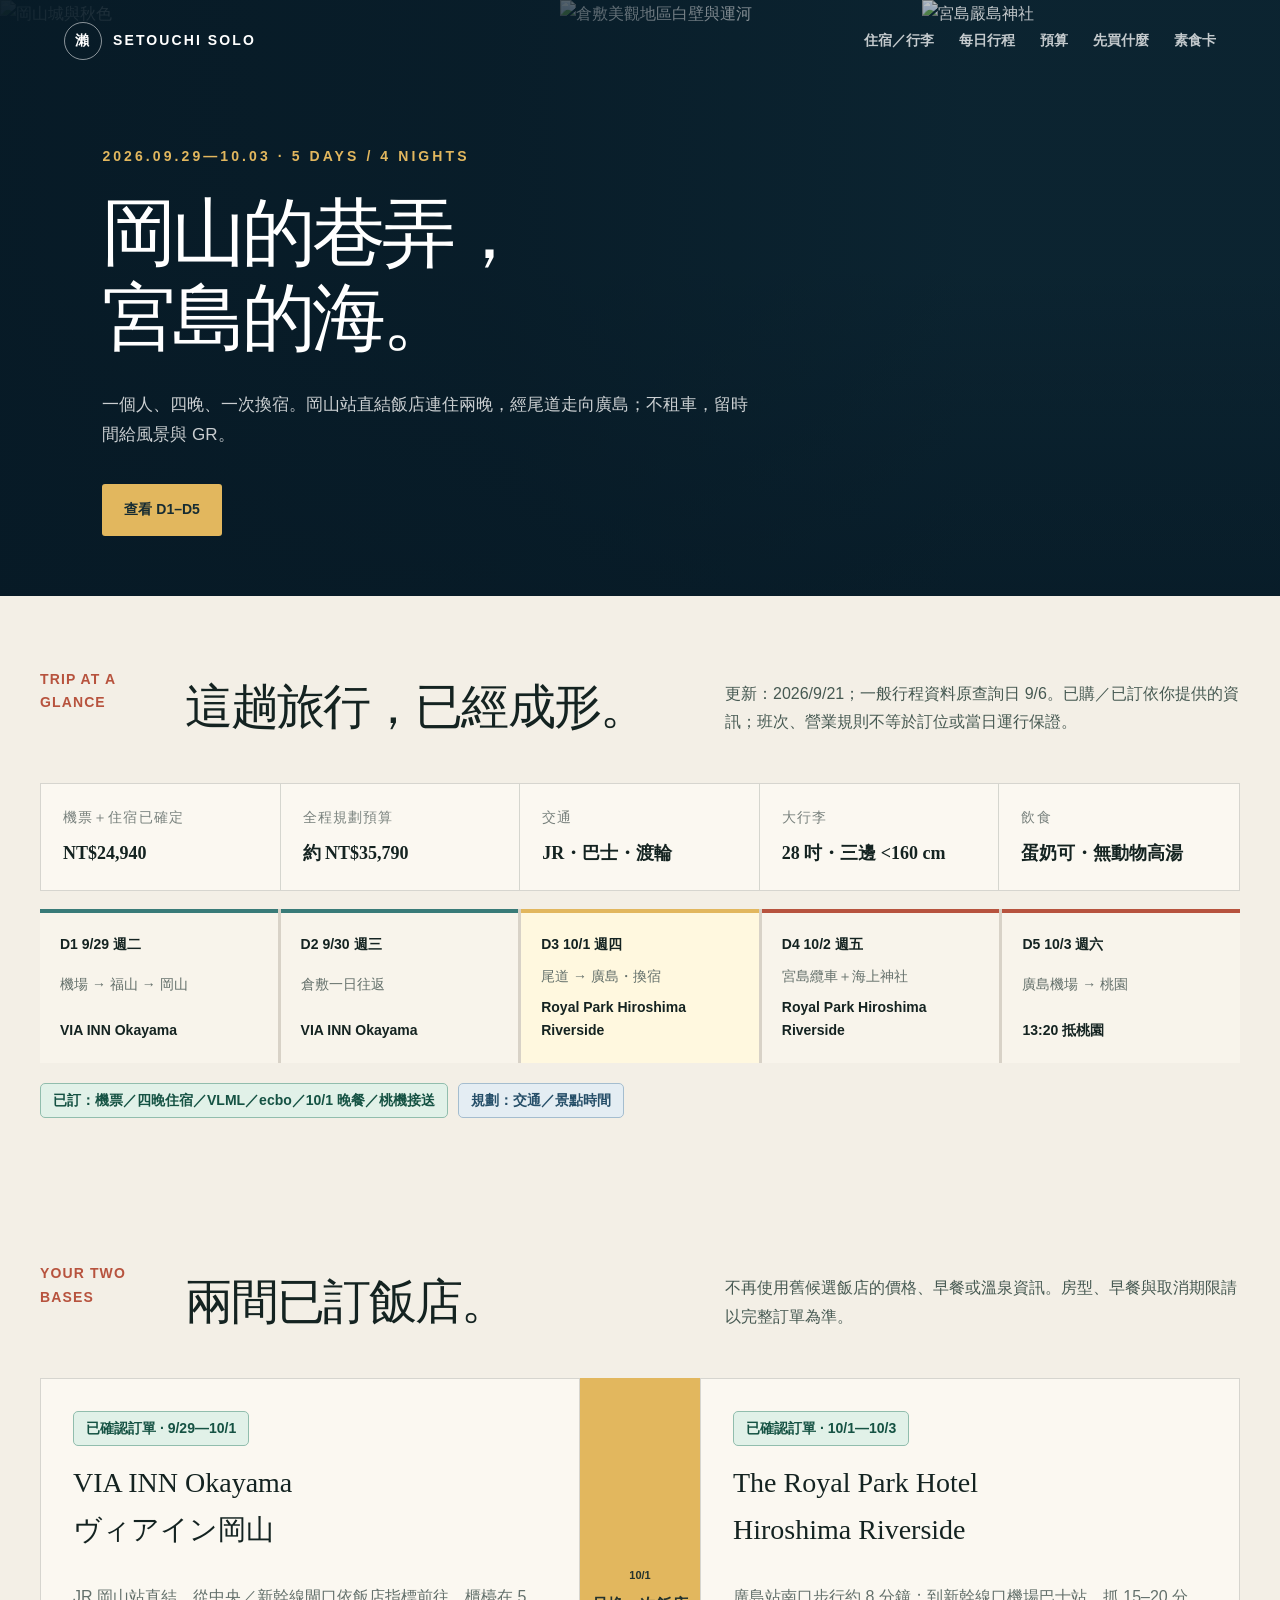
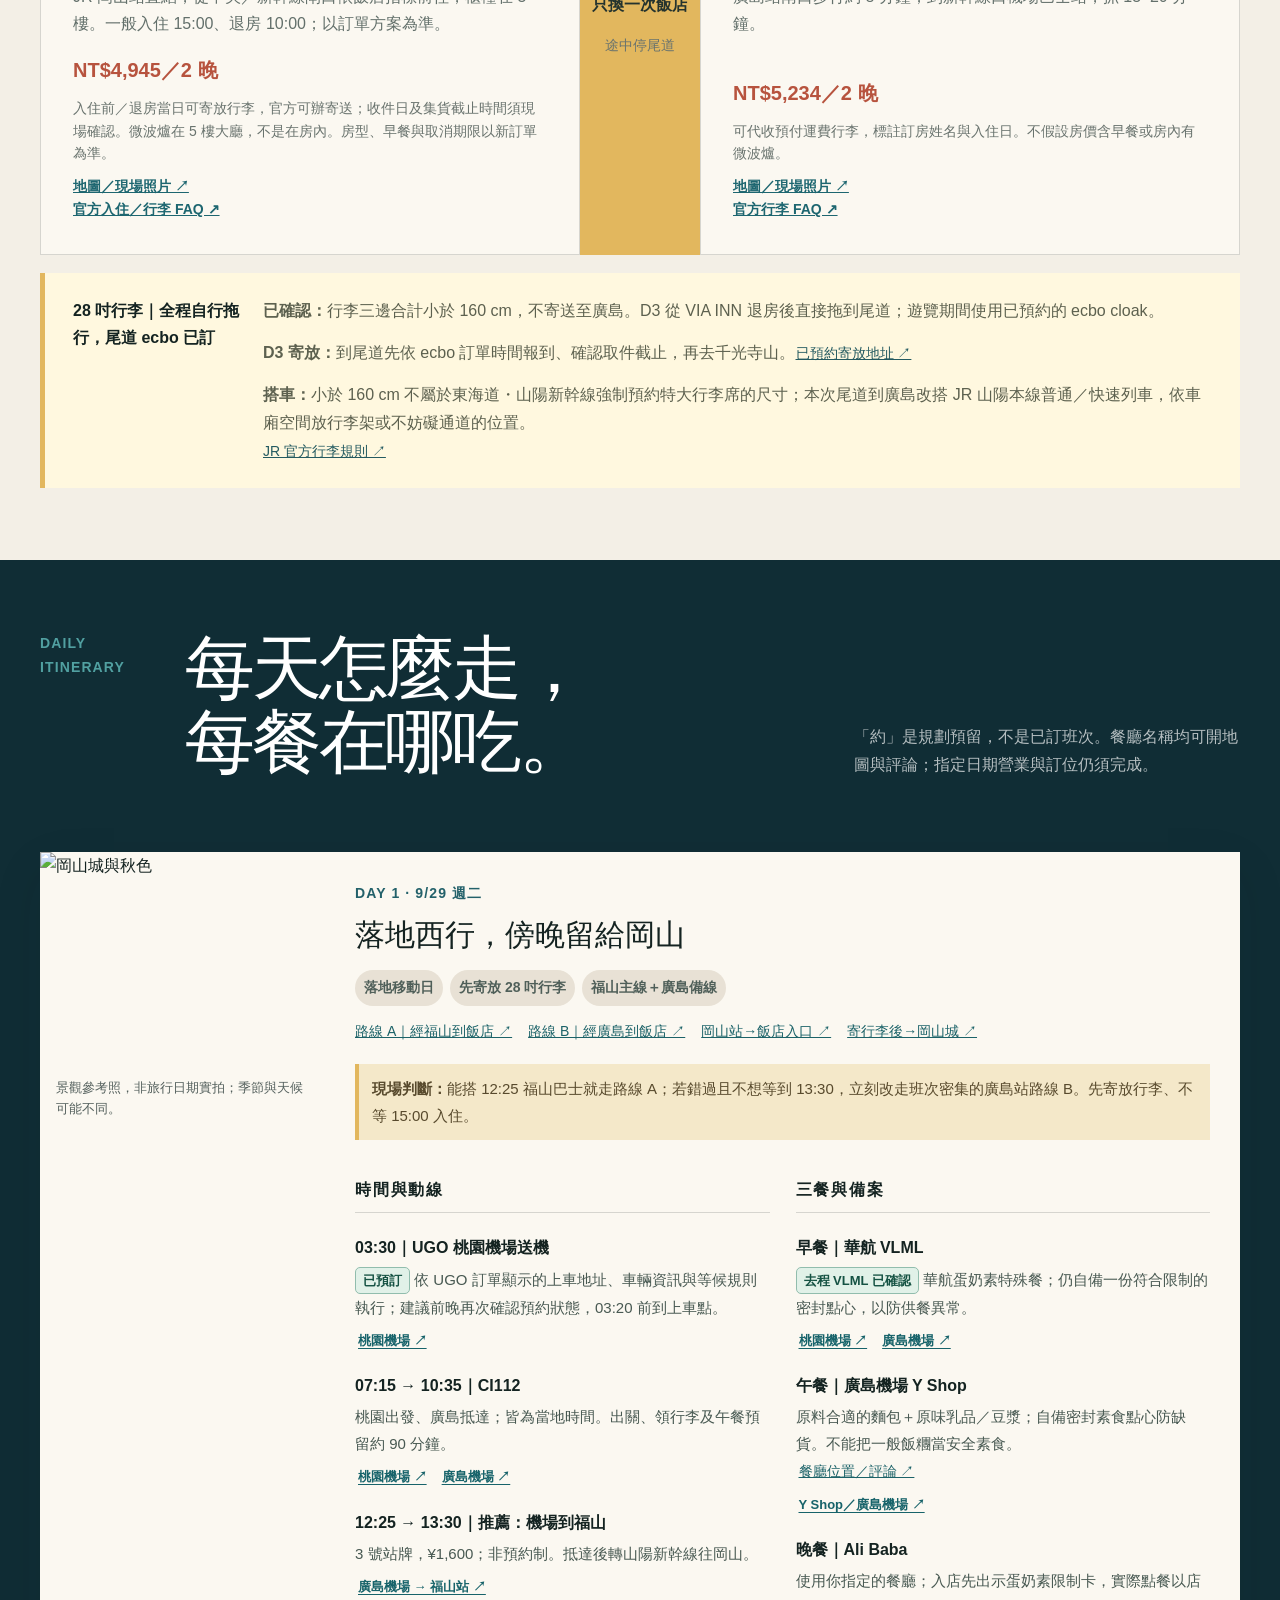
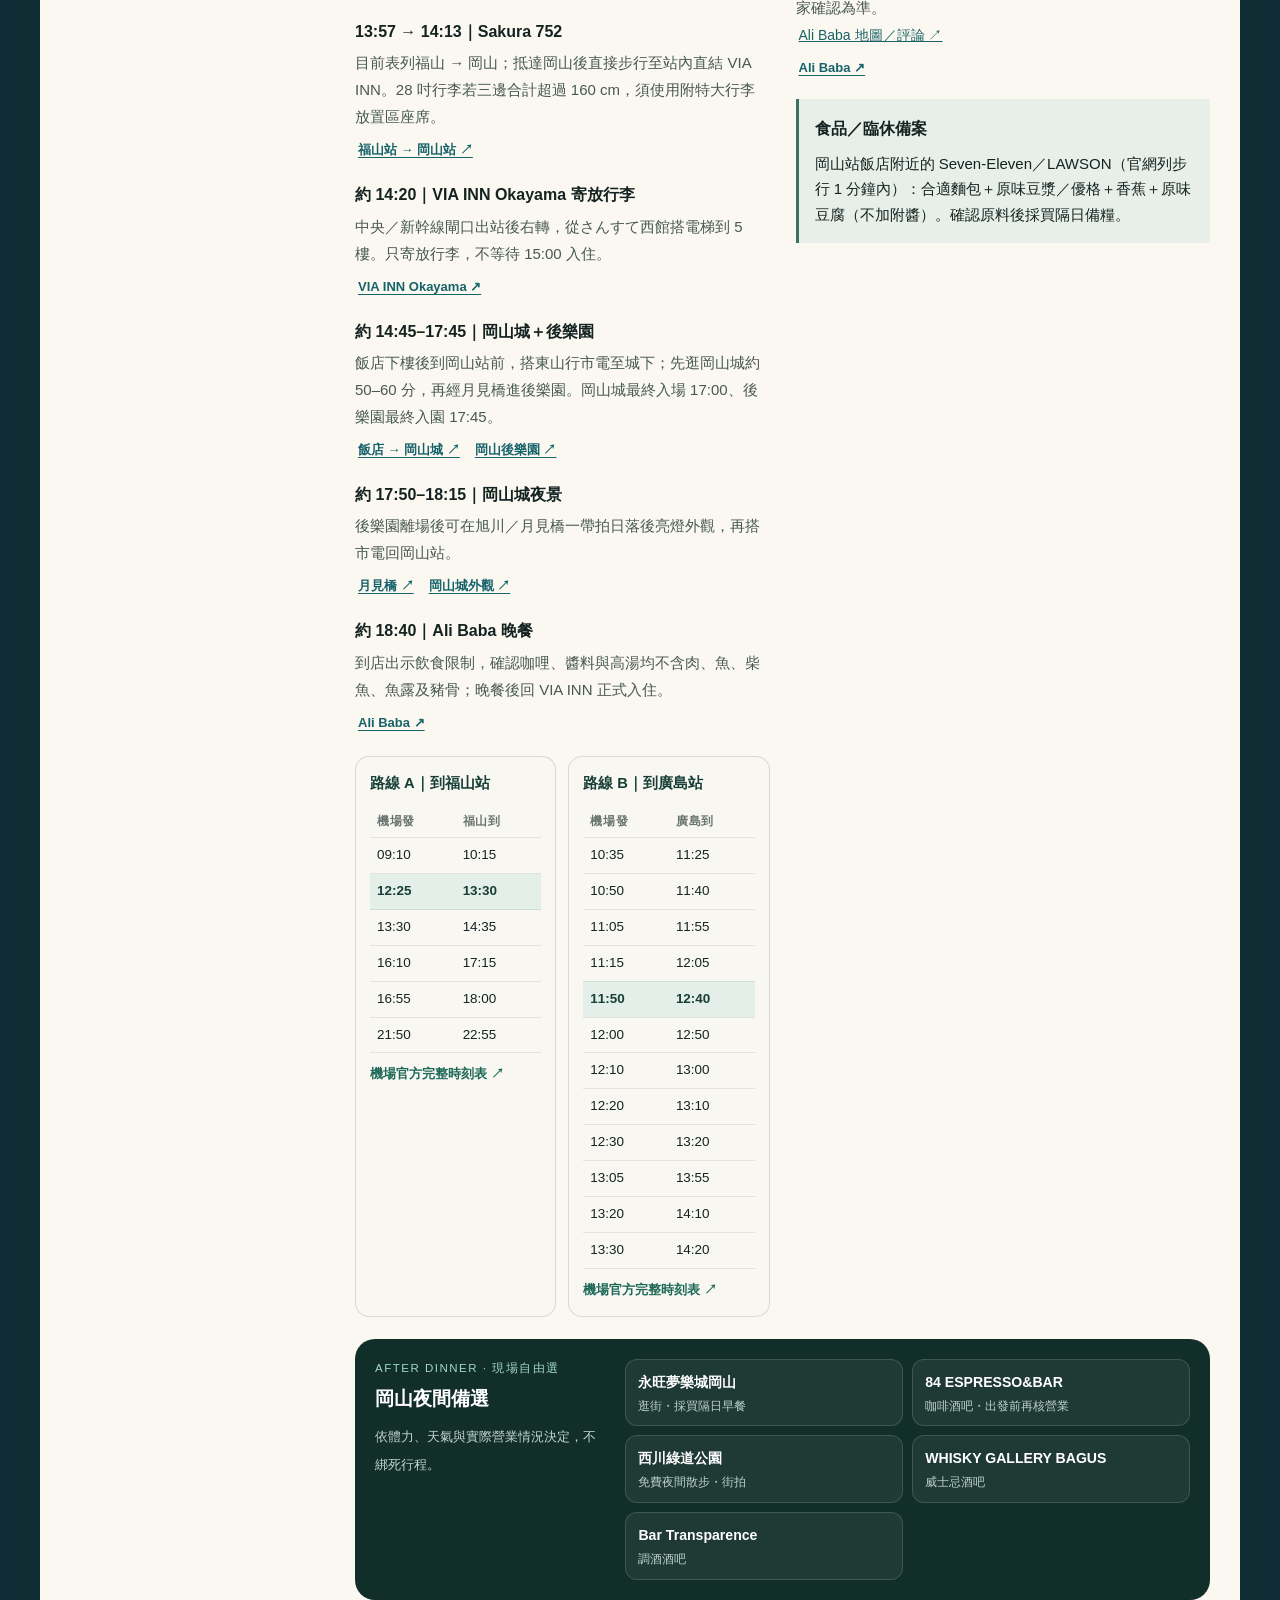
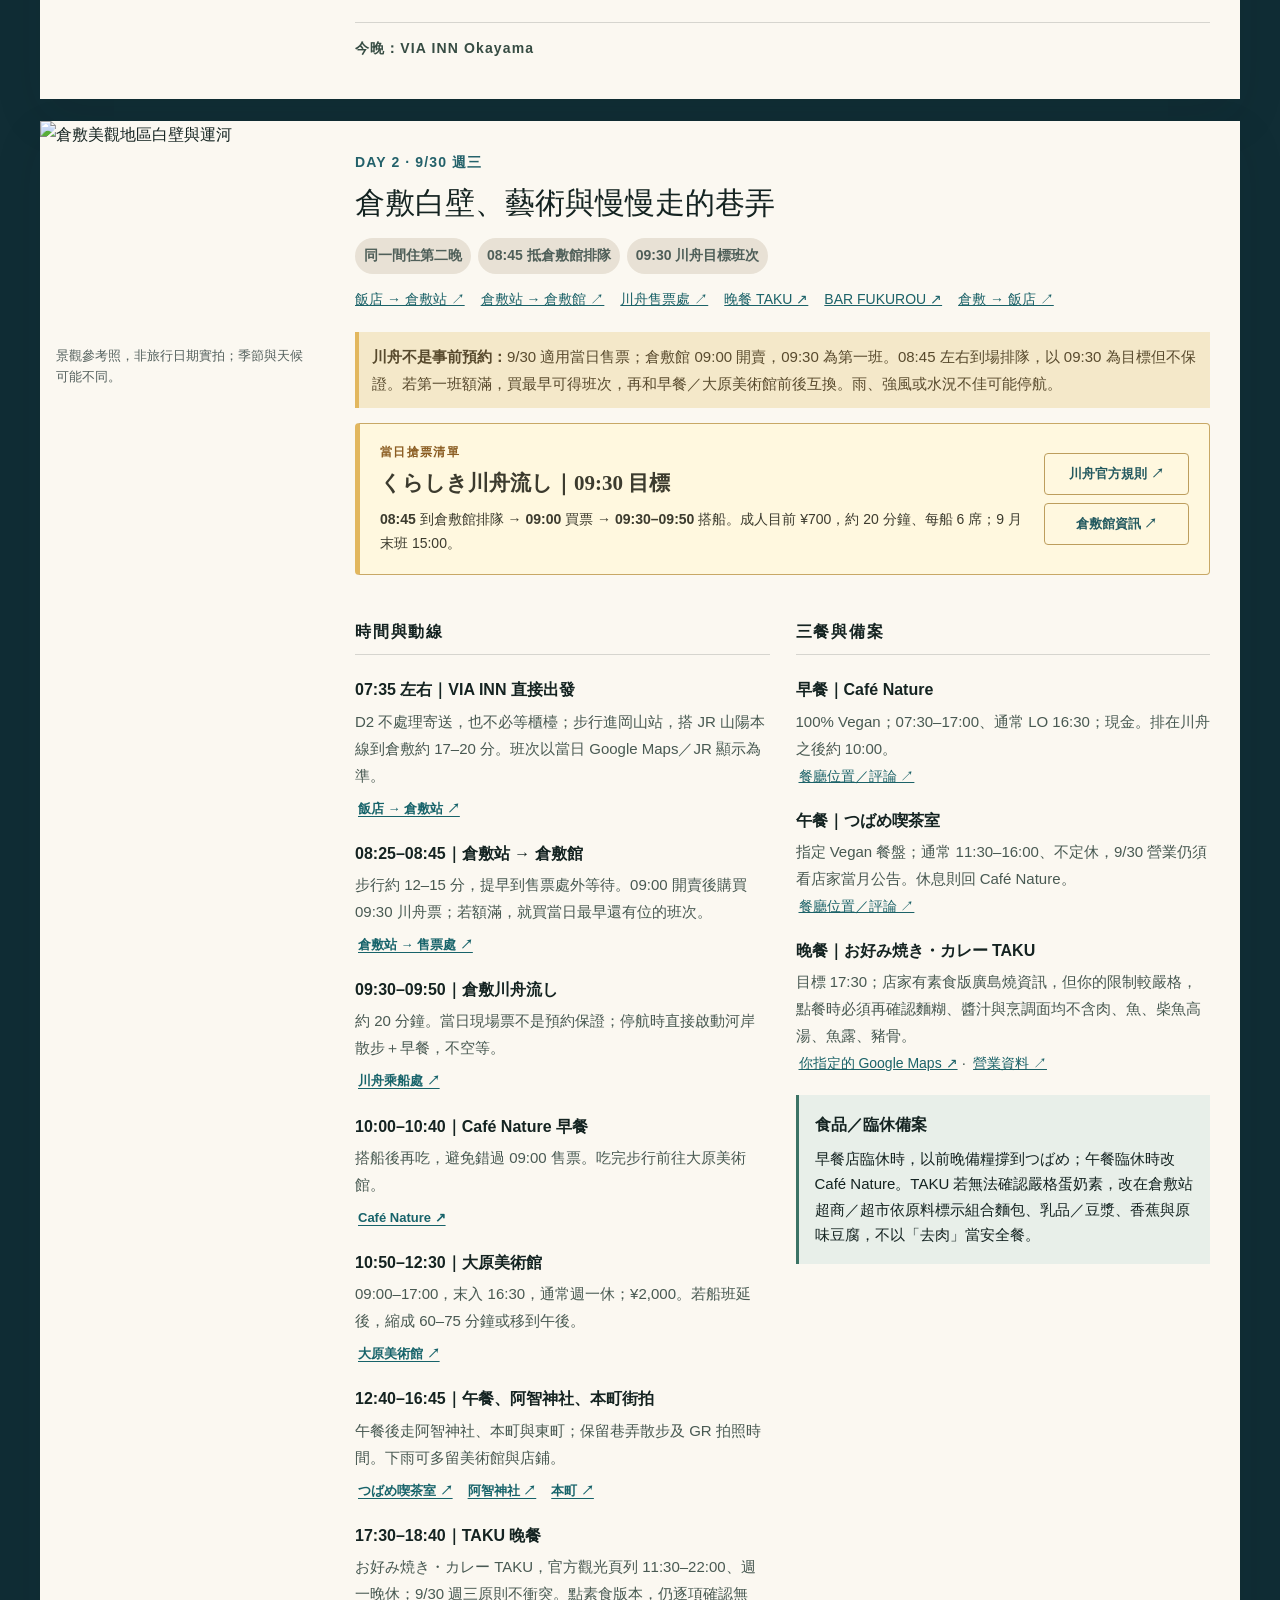
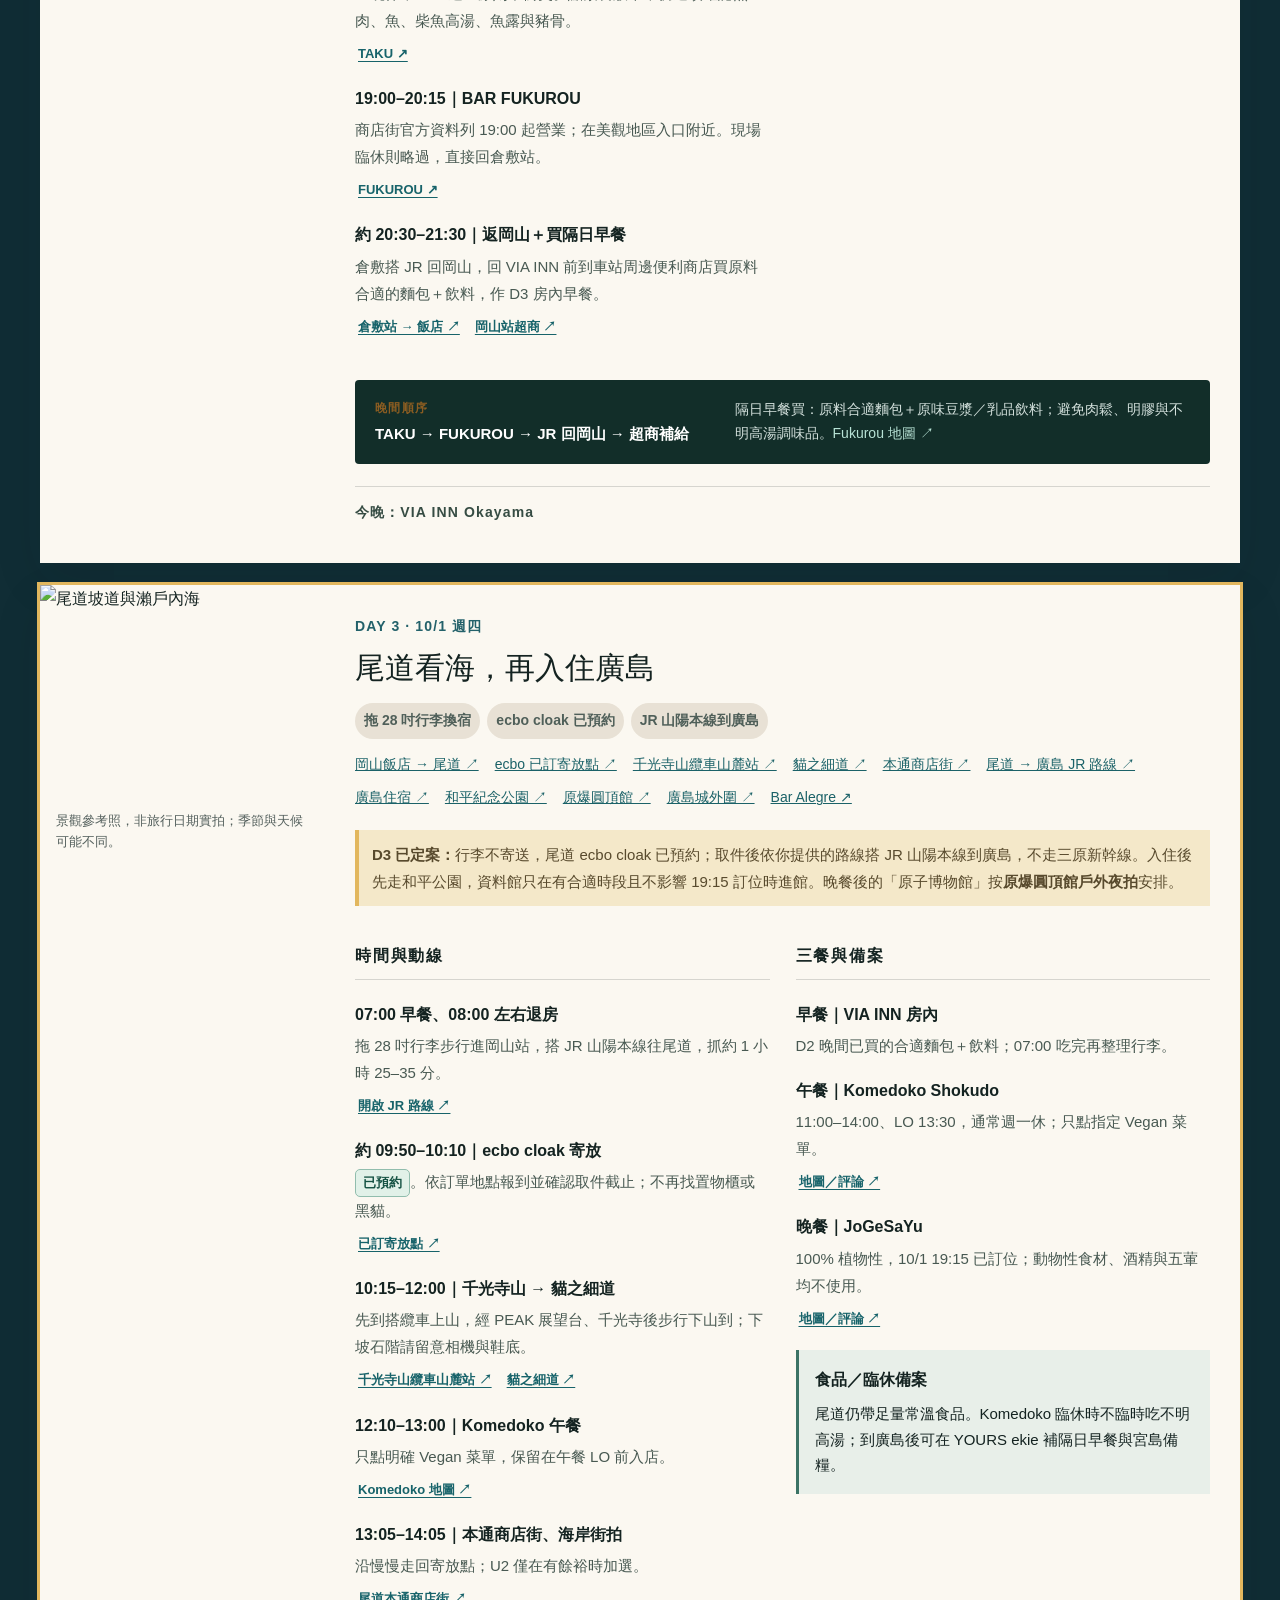
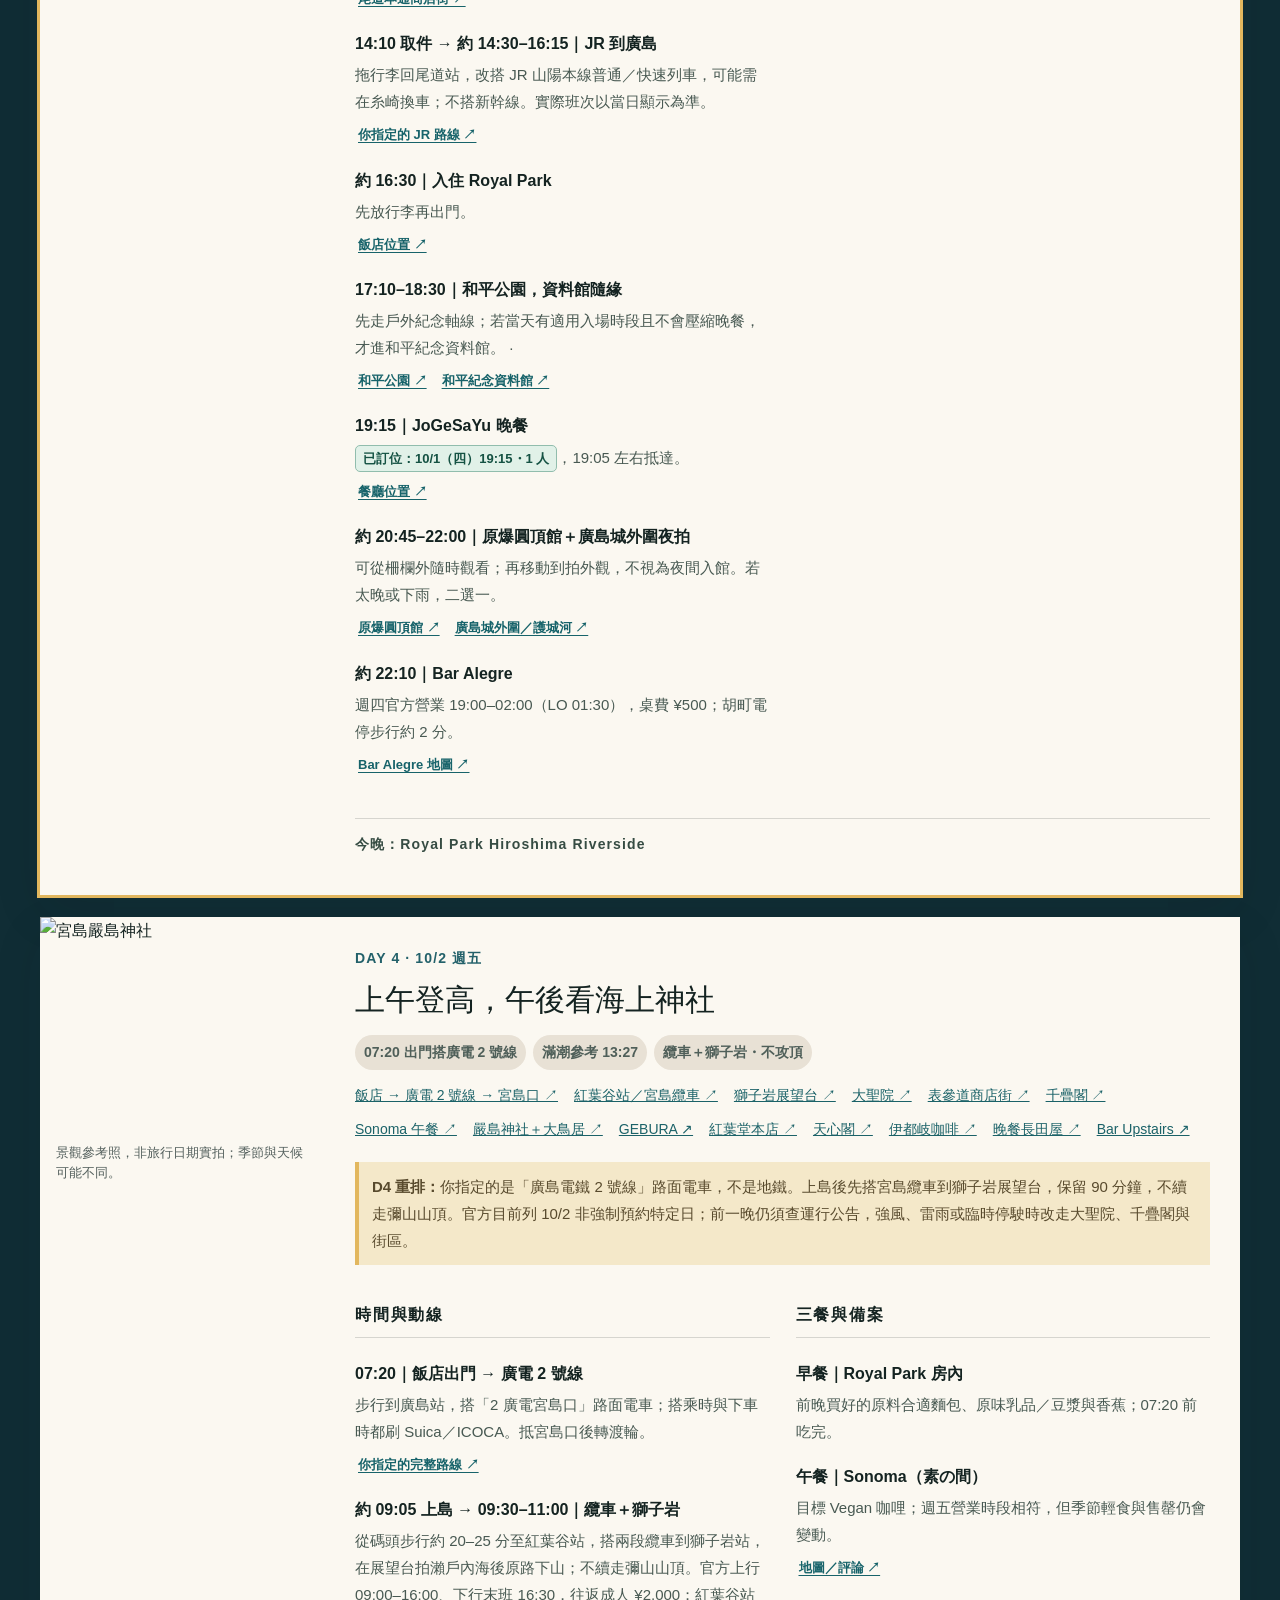
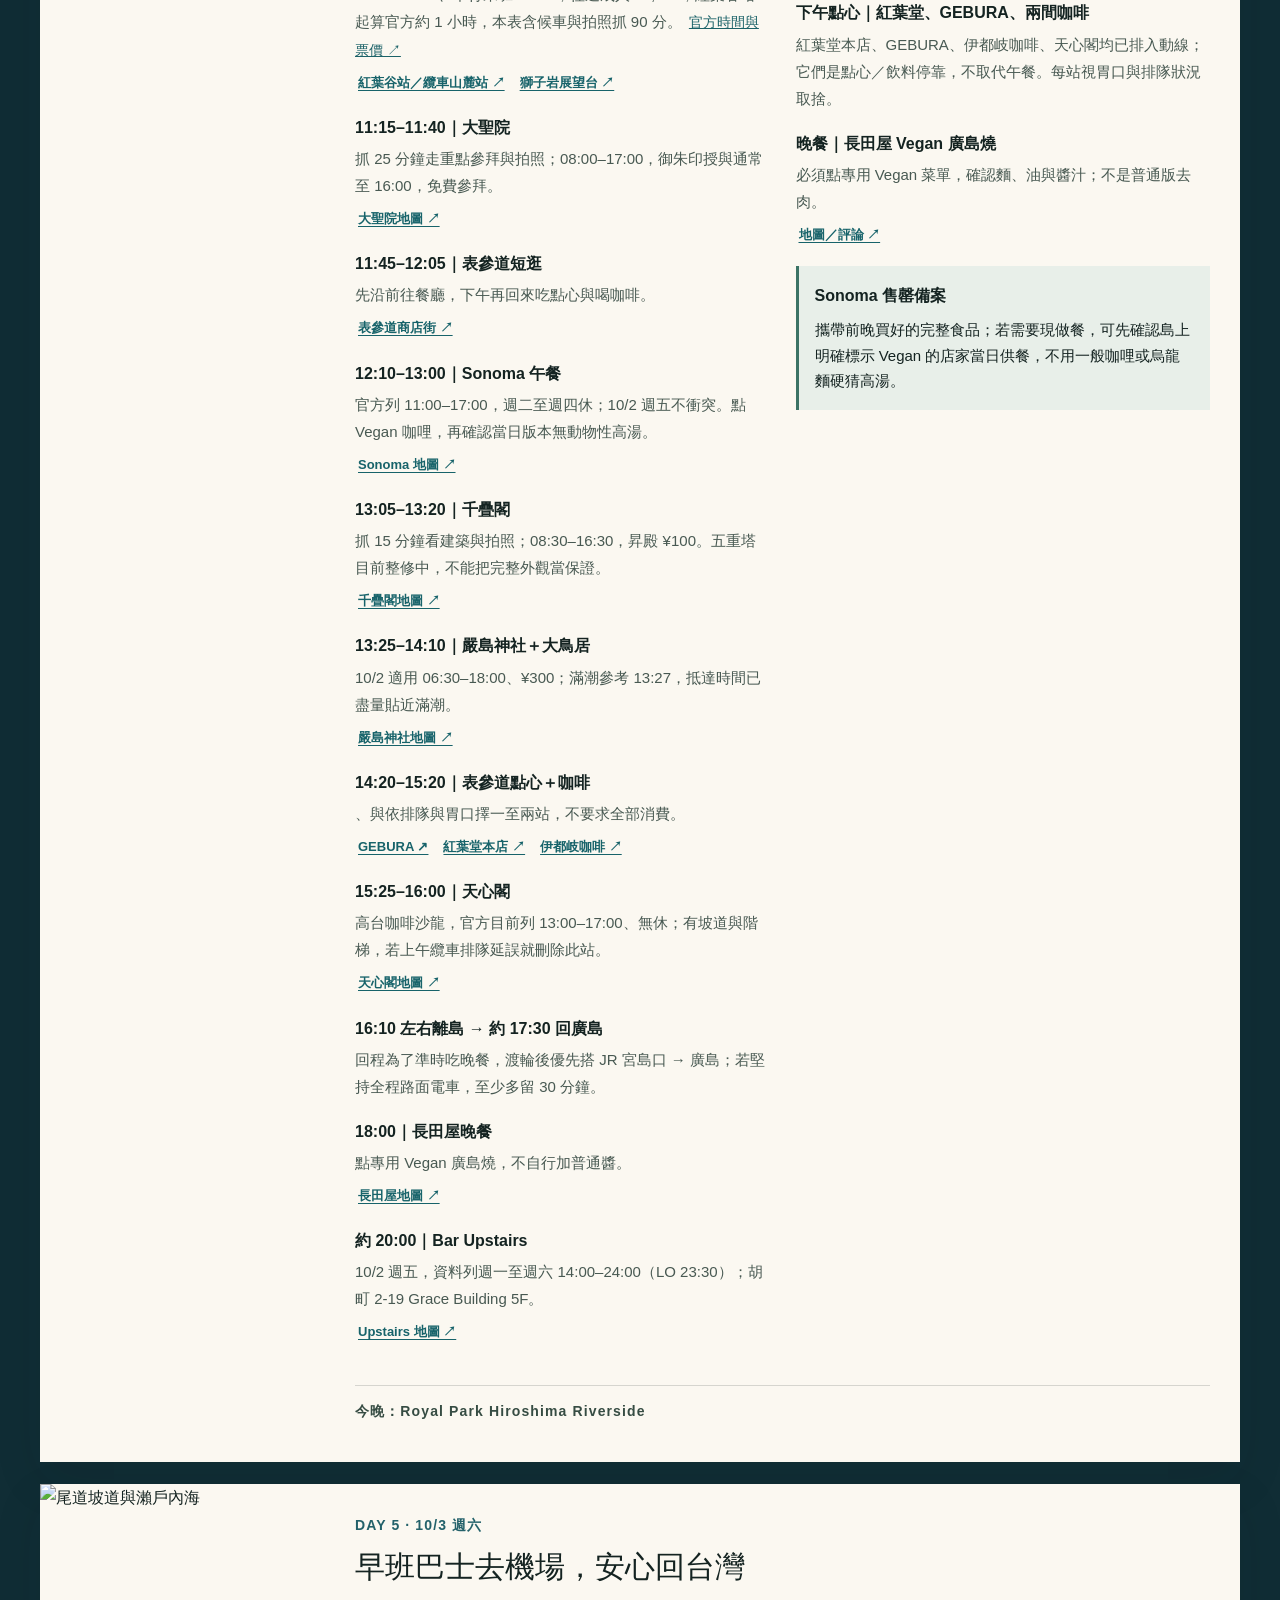
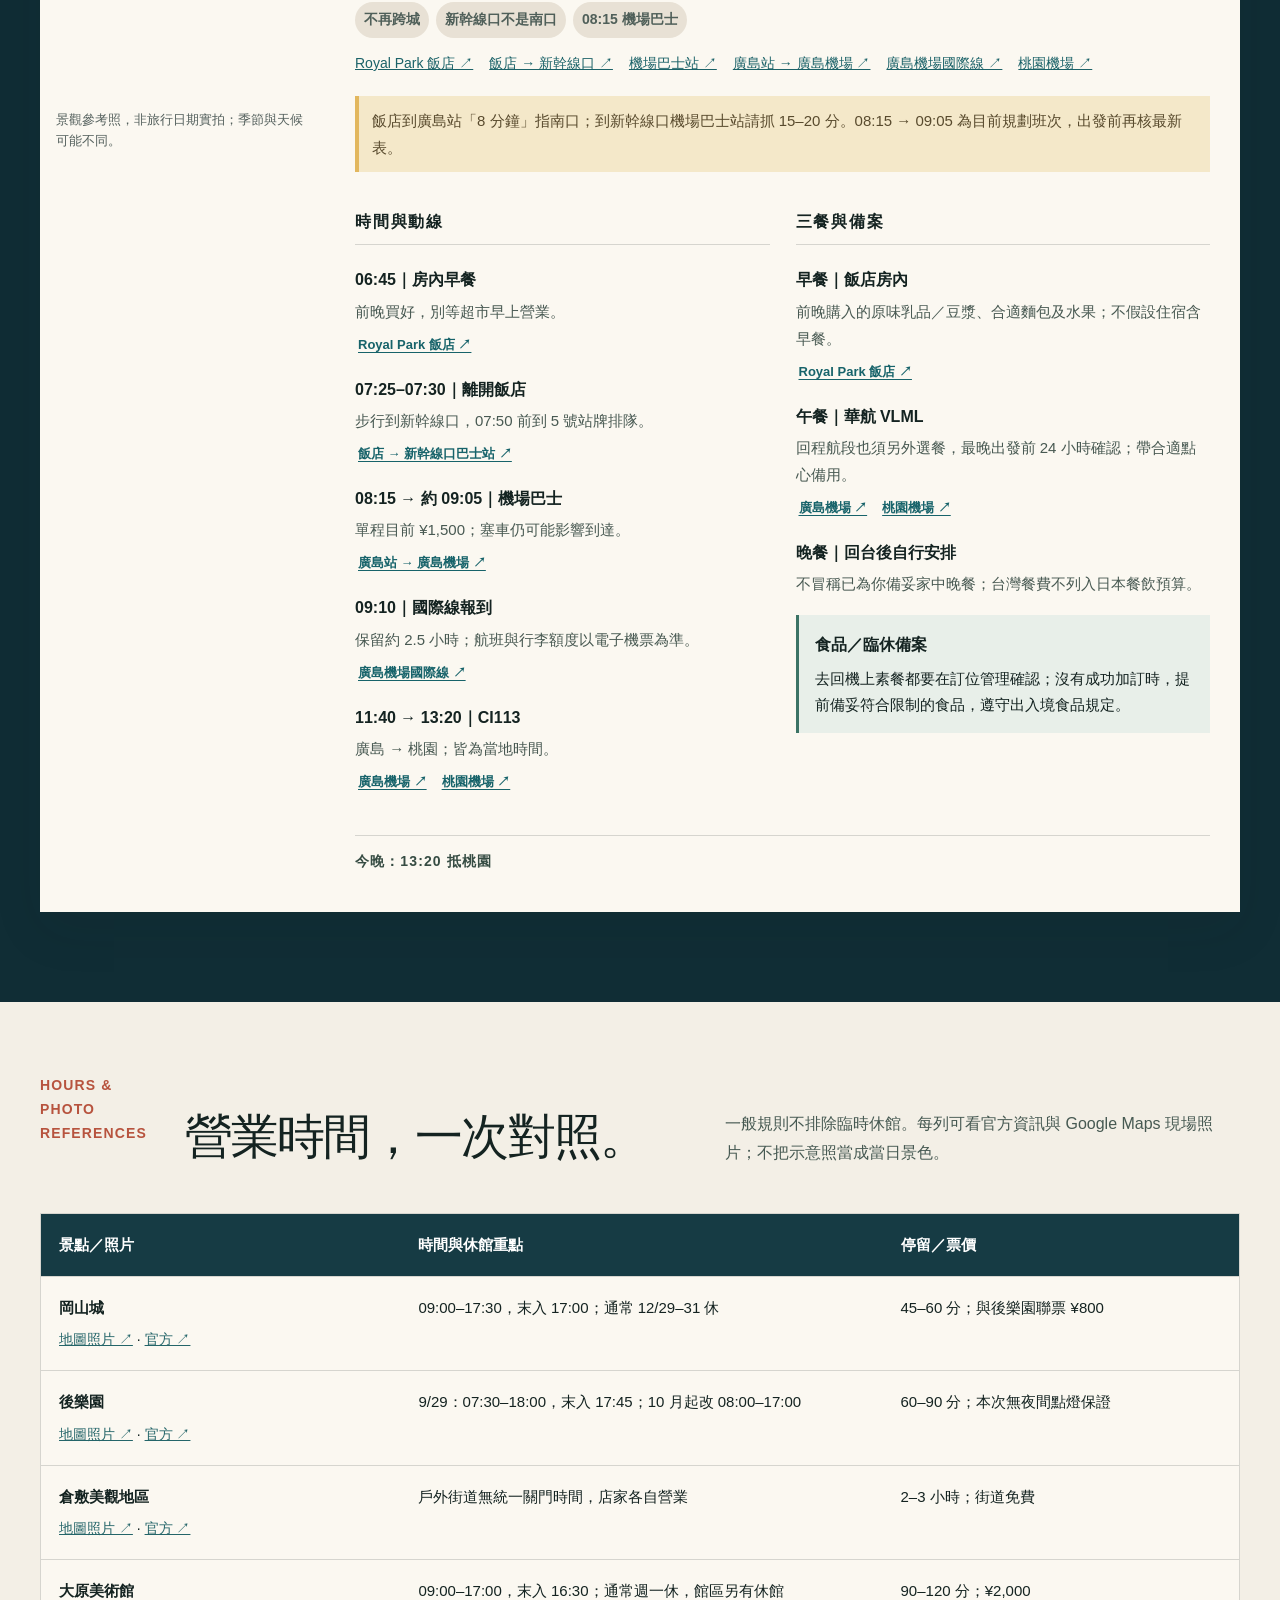
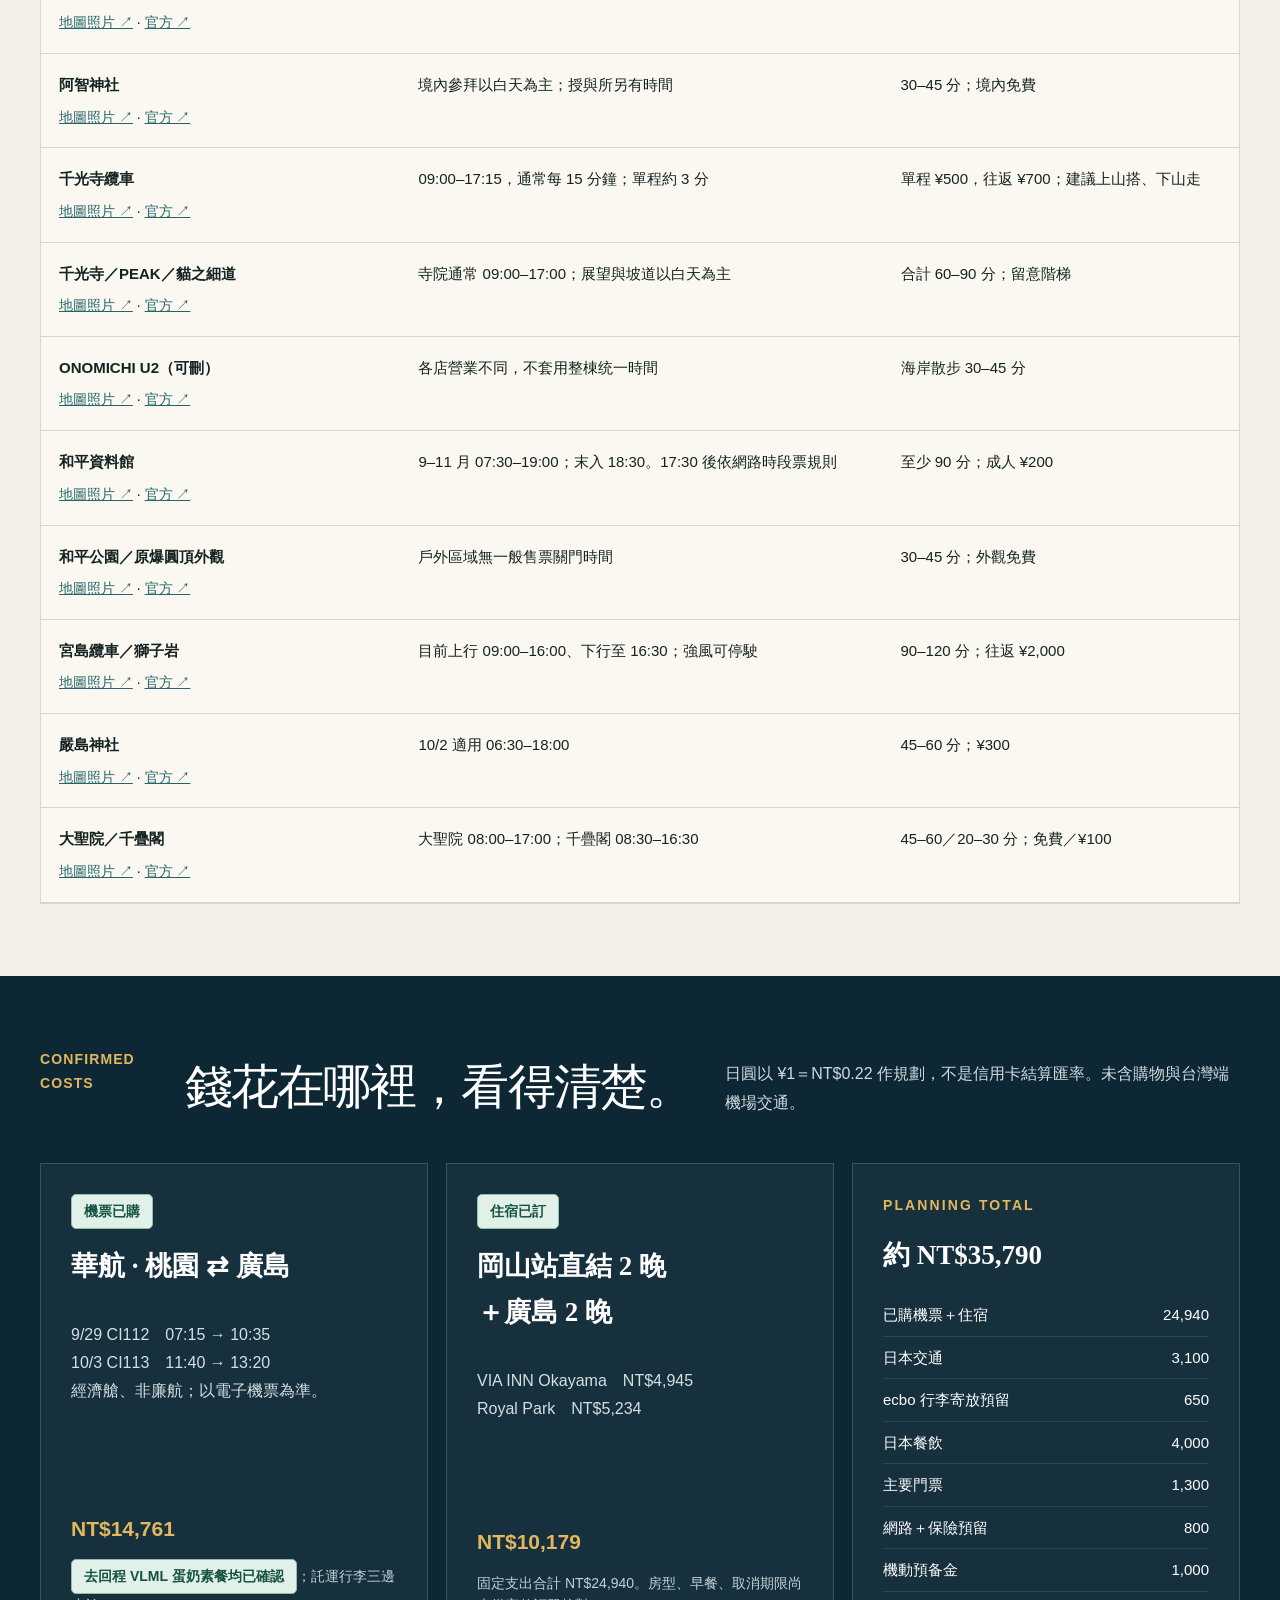
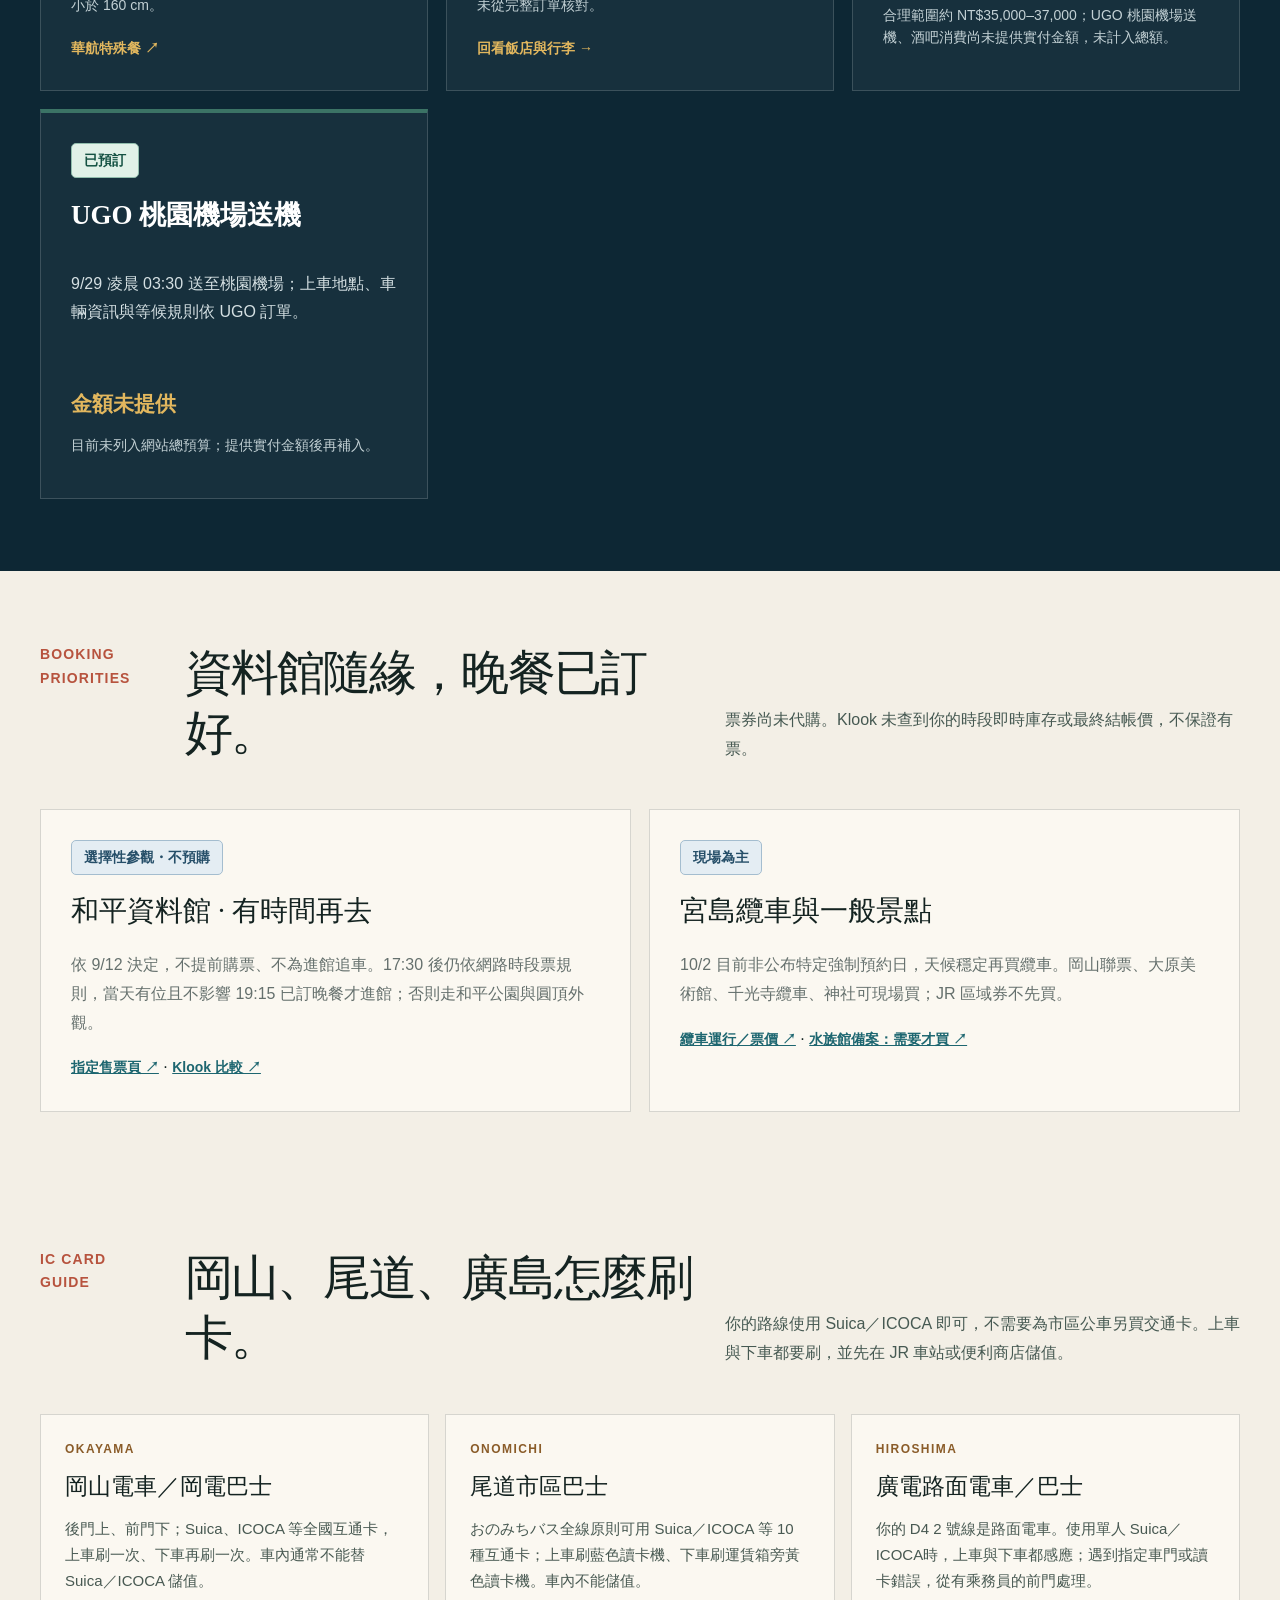
==== commit 221e4231: "Update Hiroshima itinerary site" ====
--- a/index.html
+++ b/index.html
@@ -1,27 +1,27 @@
 <!doctype html>
-<html lang="zh-Hant"><head><meta charset="utf-8"><meta name="viewport" content="width=device-width,initial-scale=1"><meta name="description" content="2026/9/29–10/3 岡山、倉敷、尾道、廣島與宮島：已訂住宿、蛋奶素三餐、28 吋行李、交通和預算。"><title>瀨戶內五日｜已訂住宿・廣島獨旅確認版</title><link rel="stylesheet" href="style.css?v=20260906-confirmed"></head><body><a class="skip-link" href="#itinerary">跳到每日行程</a><main>
+<html lang="zh-Hant"><head><meta charset="utf-8"><meta name="viewport" content="width=device-width,initial-scale=1"><meta name="description" content="2026/9/29–10/3 岡山、倉敷、尾道、廣島與宮島：已訂住宿、蛋奶素三餐、28 吋行李、交通和預算。"><title>瀨戶內五日｜已訂住宿・廣島獨旅確認版</title><link rel="icon" href="data:image/svg+xml,%3Csvg xmlns='http://www.w3.org/2000/svg' viewBox='0 0 64 64'%3E%3Crect width='64' height='64' rx='13' fill='%23071a26'/%3E%3Cpath d='M15 39c10-2 18-8 25-19 1 10 4 17 10 23-12-4-23-5-35-4Z' fill='%23d5aa57'/%3E%3Ccircle cx='19' cy='20' r='5' fill='%23fff8df'/%3E%3C/svg%3E"><link rel="stylesheet" href="style.css?v=20260921-d34"><script src="d1-update.js?v=20260921" defer></script><script src="d2-update.js?v=20260921" defer></script><script src="trip-update.js?v=20260921" defer></script></head><body><a class="skip-link" href="#itinerary">跳到每日行程</a><main>
 <nav class="topbar"><a class="brand" href="#top"><span>瀨</span>SETOUCHI SOLO</a><div><a href="#stays">住宿／行李</a><a href="#itinerary">每日行程</a><a href="#booking">預算</a><a href="#tickets">先買什麼</a><a href="#food">素食卡</a></div></nav>
 <nav class="mobile-route-nav" aria-label="行程快速導覽"><a href="#d1">D1 岡山</a><a href="#d2">D2 倉敷</a><a href="#d3">D3 尾道</a><a href="#d4">D4 宮島</a><a href="#d5">D5 回程</a><a href="#stays">住宿行李</a><a href="#booking">預算</a><a href="#food">素食卡</a></nav>
-<header class="hero" id="top"><div class="hero-images"><img src="https://upload.wikimedia.org/wikipedia/commons/thumb/f/f0/Okayama_Castle%2C_IMG_5839-5841_AutoAdaptive.jpg/1280px-Okayama_Castle%2C_IMG_5839-5841_AutoAdaptive.jpg" alt="岡山城與秋色"><img src="https://cdn.japan-travel-note.com/images/00139/17.jpg" alt="倉敷美觀地區白壁與運河"><img src="https://cdn.getyourguide.com/img/tour/99d6a0a04bb0b34976e0df5815bf2bba9a8a194075d352f69d5590cfe74ded56.jpg/vertical_520_780.jpg" alt="宮島嚴島神社"></div><div class="shade"></div><div class="hero-copy"><p>2026.09.29—10.03 · 5 DAYS / 4 NIGHTS</p><h1>岡山的巷弄，<br>宮島的海。</h1><p class="lead">一個人、四晚、一次換宿。北長瀨連住兩晚，經尾道走向廣島；不租車，留時間給風景與 GR。</p><a class="primary" href="#itinerary">查看 D1–D5</a> <a class="hero-secondary" href="#pending">出發前待辦</a></div></header>
-<section class="section" id="overview"><div class="section-head"><p>TRIP AT A GLANCE</p><h2>這趟旅行，已經成形。</h2><div class="intro">資料整理：2026/9/6。已購／已訂依你提供的資訊；班次、營業規則不等於訂位或當日運行保證。</div></div>
-<div class="metric-grid"><div><small>機票＋住宿已確定</small><strong>NT$24,195</strong></div><div><small>全程規劃預算</small><strong>約 NT$35,045</strong></div><div><small>交通</small><strong>JR・巴士・渡輪</strong></div><div><small>大行李</small><strong>28 吋・建議寄送</strong></div><div><small>飲食</small><strong>蛋奶可・無動物高湯</strong></div></div>
-<div class="journey"><a href="#d1" class="okayama"><b>D1 9/29 週二</b><span>機場 → 福山 → 岡山</span><small>3 Wellness</small></a><a href="#d2" class="okayama"><b>D2 9/30 週三</b><span>倉敷一日往返</span><small>3 Wellness</small></a><a href="#d3" class="transfer-day"><b>D3 10/1 週四</b><span>尾道 → 廣島・換宿</span><small>Royal Park Hiroshima Riverside</small></a><a href="#d4" class="hiroshima"><b>D4 10/2 週五</b><span>宮島纜車＋海上神社</span><small>Royal Park Hiroshima Riverside</small></a><a href="#d5" class="hiroshima"><b>D5 10/3 週六</b><span>廣島機場 → 桃園</span><small>13:20 抵桃園</small></a></div>
-<div class="status-key"><span class="status confirmed">已訂：機票／四晚住宿</span><span class="status planned">規劃：交通／景點時間</span><span class="status pending">待確認：餐廳／指定班次／館票</span></div></section>
+<header class="hero" id="top"><div class="hero-images"><img src="https://upload.wikimedia.org/wikipedia/commons/thumb/f/f0/Okayama_Castle%2C_IMG_5839-5841_AutoAdaptive.jpg/1280px-Okayama_Castle%2C_IMG_5839-5841_AutoAdaptive.jpg" alt="岡山城與秋色"><img src="https://cdn.japan-travel-note.com/images/00139/17.jpg" alt="倉敷美觀地區白壁與運河"><img src="https://cdn.getyourguide.com/img/tour/99d6a0a04bb0b34976e0df5815bf2bba9a8a194075d352f69d5590cfe74ded56.jpg/vertical_520_780.jpg" alt="宮島嚴島神社"></div><div class="shade"></div><div class="hero-copy"><p>2026.09.29—10.03 · 5 DAYS / 4 NIGHTS</p><h1>岡山的巷弄，<br>宮島的海。</h1><p class="lead">一個人、四晚、一次換宿。岡山站直結飯店連住兩晚，經尾道走向廣島；不租車，留時間給風景與 GR。</p><a class="primary" href="#itinerary">查看 D1–D5</a> <a class="hero-secondary" href="#pending">出發前待辦</a></div></header>
+<section class="section" id="overview"><div class="section-head"><p>TRIP AT A GLANCE</p><h2>這趟旅行，已經成形。</h2><div class="intro">更新：2026/9/12；一般行程資料原查詢日 9/6。已購／已訂依你提供的資訊；班次、營業規則不等於訂位或當日運行保證。</div></div>
+<div class="metric-grid"><div><small>機票＋住宿已確定</small><strong>NT$24,940</strong></div><div><small>全程規劃預算</small><strong>約 NT$35,790</strong></div><div><small>交通</small><strong>JR・巴士・渡輪</strong></div><div><small>大行李</small><strong>28 吋・建議寄送</strong></div><div><small>飲食</small><strong>蛋奶可・無動物高湯</strong></div></div>
+<div class="journey"><a href="#d1" class="okayama"><b>D1 9/29 週二</b><span>機場 → 福山 → 岡山</span><small>VIA INN Okayama</small></a><a href="#d2" class="okayama"><b>D2 9/30 週三</b><span>倉敷一日往返</span><small>VIA INN Okayama</small></a><a href="#d3" class="transfer-day"><b>D3 10/1 週四</b><span>尾道 → 廣島・換宿</span><small>Royal Park Hiroshima Riverside</small></a><a href="#d4" class="hiroshima"><b>D4 10/2 週五</b><span>宮島纜車＋海上神社</span><small>Royal Park Hiroshima Riverside</small></a><a href="#d5" class="hiroshima"><b>D5 10/3 週六</b><span>廣島機場 → 桃園</span><small>13:20 抵桃園</small></a></div>
+<div class="status-key"><span class="status confirmed">已訂：機票／四晚住宿／10/1 晚餐</span><span class="status planned">規劃：交通／景點時間</span><span class="status pending">待確認：其他餐廳／指定班次</span></div></section>
 <section class="section bases" id="stays"><div class="section-head"><p>YOUR TWO BASES</p><h2>兩間已訂飯店。</h2><div class="intro">不再使用舊候選飯店的價格、早餐或溫泉資訊。房型、早餐與取消期限請以完整訂單為準。</div></div>
-<div class="base-flow"><article><span class="status confirmed">已確認訂單 · 9/29—10/1</span><h3>3 Wellness<br>スリーウエルネス</h3><p>北長瀨站南口步行約 3 分鐘。入住 15:00 起、退房 11:00；櫃檯通常 08:00–20:00，晚到須提前聯絡。</p><strong>NT$4,200／2 晚</strong><small>房內有私人浴室、冰箱、微波設備等；不宣稱有天然溫泉。可寄放行李，但不代辦宅配。</small><a href="https://www.google.com/maps/search/?api=1&amp;query=3%20Wellness%20Okayama" target="_blank" rel="noopener noreferrer">地圖／現場照片 ↗</a><a href="https://3wellness.jp/q_a/hotel/" target="_blank" rel="noopener noreferrer">官方入住／行李 FAQ ↗</a></article><div class="move-arrow"><span>10/1</span><b>只換一次飯店</b><small>途中停尾道</small></div><article><span class="status confirmed">已確認訂單 · 10/1—10/3</span><h3>The Royal Park Hotel<br>Hiroshima Riverside</h3><p>廣島站南口步行約 8 分鐘；到新幹線口機場巴士站，抓 15–20 分鐘。</p><strong>NT$5,234／2 晚</strong><small>可代收預付運費行李，標註訂房姓名與入住日。不假設房價含早餐或房內有微波爐。</small><a href="https://www.google.com/maps/search/?api=1&amp;query=The%20Royal%20Park%20Hotel%20Hiroshima%20Riverside" target="_blank" rel="noopener noreferrer">地圖／現場照片 ↗</a><a href="https://www.royalparkhotels.co.jp/en/the/hiroshimars/about/faq/index.html" target="_blank" rel="noopener noreferrer">官方行李 FAQ ↗</a></article></div>
-<div class="luggage-card"><b>28 吋行李方案</b><div><p><strong>首選：</strong>9/30 早上到飯店附近便利商店寄送至廣島，隨身保留一晚用品、證件、藥物、相機。櫃檯必須確認 10/1 到貨；不能保證就不採這個方案。</p><p><strong>備案：</strong>D3 帶箱子到尾道，黑貓尾道商店街中心平日 09:00–18:00，每件目前 ¥500，14:15 取件；容量依現場，不只依賴大型置物櫃。</p><p><strong>搭新幹線前：</strong>量含輪子、把手的長＋寬＋高。超過 160 cm 須預約附大型行李區座位，28 吋不代表一定合規。</p><a href="https://www.westjr.co.jp/travel-information/en/train-usage-guide/luggage/" target="_blank" rel="noopener noreferrer">JR 大型行李規則 ↗</a> · <a href="https://www.google.com/maps/search/?api=1&amp;query=%E3%83%A4%E3%83%9E%E3%83%88%E9%81%8B%E8%BC%B8%20%E5%B0%BE%E9%81%93%E5%95%86%E5%BA%97%E8%A1%97%E3%82%BB%E3%83%B3%E3%82%BF%E3%83%BC" target="_blank" rel="noopener noreferrer">尾道寄放位置 ↗</a></div></div></section>
+<div class="base-flow"><article><span class="status confirmed">已確認訂單 · 9/29—10/1</span><h3>VIA INN Okayama<br>ヴィアイン岡山</h3><p>JR 岡山站直結，從中央／新幹線閘口依飯店指標前往，櫃檯在 5 樓。一般入住 15:00、退房 10:00；以訂單方案為準。</p><strong>NT$4,945／2 晚</strong><small>入住前／退房當日可寄放行李，官方可辦寄送；收件日及集貨截止時間須現場確認。微波爐在 5 樓大廳，不是在房內。房型、早餐與取消期限以新訂單為準。</small><a href="https://www.google.com/maps/search/?api=1&amp;query=VIA%20INN%20Okayama" target="_blank" rel="noopener noreferrer">地圖／現場照片 ↗</a><a href="https://www.viainn.com/en/okayama/faq/" target="_blank" rel="noopener noreferrer">官方入住／行李 FAQ ↗</a></article><div class="move-arrow"><span>10/1</span><b>只換一次飯店</b><small>途中停尾道</small></div><article><span class="status confirmed">已確認訂單 · 10/1—10/3</span><h3>The Royal Park Hotel<br>Hiroshima Riverside</h3><p>廣島站南口步行約 8 分鐘；到新幹線口機場巴士站，抓 15–20 分鐘。</p><strong>NT$5,234／2 晚</strong><small>可代收預付運費行李，標註訂房姓名與入住日。不假設房價含早餐或房內有微波爐。</small><a href="https://www.google.com/maps/search/?api=1&amp;query=The%20Royal%20Park%20Hotel%20Hiroshima%20Riverside" target="_blank" rel="noopener noreferrer">地圖／現場照片 ↗</a><a href="https://www.royalparkhotels.co.jp/en/the/hiroshimars/about/faq/index.html" target="_blank" rel="noopener noreferrer">官方行李 FAQ ↗</a></article></div>
+<div class="luggage-card"><b>28 吋行李方案</b><div><p><strong>首選：</strong>9/30 早上向 VIA INN 櫃檯辦理寄送至廣島，隨身保留一晚用品、證件、藥物、相機。櫃檯必須確認 10/1 到貨；不能保證就不採這個方案。</p><p><strong>備案：</strong>D3 帶箱子到尾道，黑貓尾道商店街中心平日 09:00–18:00，每件目前 ¥500，14:15 取件；容量依現場，不只依賴大型置物櫃。</p><p><strong>搭新幹線前：</strong>量含輪子、把手的長＋寬＋高。超過 160 cm 須預約附大型行李區座位，28 吋不代表一定合規。</p><a href="https://www.westjr.co.jp/travel-information/en/train-usage-guide/luggage/" target="_blank" rel="noopener noreferrer">JR 大型行李規則 ↗</a> · <a href="https://www.google.com/maps/search/?api=1&amp;query=%E3%83%A4%E3%83%9E%E3%83%88%E9%81%8B%E8%BC%B8%20%E5%B0%BE%E9%81%93%E5%95%86%E5%BA%97%E8%A1%97%E3%82%BB%E3%83%B3%E3%82%BF%E3%83%BC" target="_blank" rel="noopener noreferrer">尾道寄放位置 ↗</a><p><strong>160 cm 以內怎麼放：</strong>可放座位上方行李架；腳邊須放得下且不占走道、不妨礙他人。太重抬不上架，也可預約「特大荷物スペースつき座席」。該區不是大家共用，不能沒訂就放最後一排後方。</p><p><strong>時間不確定：</strong>D1 到福山後再向售票機／窗口查下一班的大型行李區座位；有位才買，沒有則等下一班或使用適合自己的普通座位。不可保證當日有位。先買指定席則必須搭指定班次，更改限制與次數依票種／平台，錯過不會自動保留下一班行李區。</p><a href="https://www.westjr.co.jp/travel-information/tc/train-usage-guide/luggage/" target="_blank" rel="noopener noreferrer">JR 官方行李放置規則 ↗</a></div></div></section>
 <section class="plan-section dark" id="itinerary"><div class="section plan-title"><p>DAILY ITINERARY</p><h2>每天怎麼走，<br>每餐在哪吃。</h2><p>「約」是規劃預留，不是已訂班次。餐廳名稱均可開地圖與評論；指定日期營業與訂位仍須完成。</p></div><div class="static-days">
-<article class="static-day " id="d1"><figure><img loading="lazy" src="https://upload.wikimedia.org/wikipedia/commons/thumb/f/f0/Okayama_Castle%2C_IMG_5839-5841_AutoAdaptive.jpg/1280px-Okayama_Castle%2C_IMG_5839-5841_AutoAdaptive.jpg" alt="岡山城與秋色"><figcaption>景觀參考照，非旅行日期實拍；季節與天候可能不同。</figcaption></figure><div><p>DAY 1 · 9/29 週二</p><h3>落地西行，傍晚留給岡山</h3><div class="day-badges"><span>落地移動日</span><span>先放 28 吋行李</span><span>城內可刪</span></div><div class="map-links"><a href="https://www.google.com/maps/dir/?api=1&amp;origin=Hiroshima%20Airport&amp;destination=Fukuyama%20Station&amp;travelmode=transit" target="_blank" rel="noopener noreferrer">交通地圖 ↗</a><a href="https://www.google.com/maps/dir/?api=1&amp;origin=Okayama%20Station&amp;destination=Kitanagase%20Station&amp;travelmode=transit" target="_blank" rel="noopener noreferrer">交通地圖 ↗</a><a href="https://www.google.com/maps/dir/?api=1&amp;origin=3%20Wellness%20Okayama&amp;destination=Okayama%20Korakuen&amp;travelmode=transit" target="_blank" rel="noopener noreferrer">交通地圖 ↗</a></div><div class="notice">12:25 巴士未搭上：改 13:30 → 14:35 福山，刪岡山城內部。不是靠追車把景點補回來。</div><div class="day-columns"><section><h4>時間與動線</h4><p><b>07:15 → 10:35｜CI112</b><span>桃園出發、廣島抵達；皆為當地時間。出關、領行李及午餐預留約 90 分鐘。</span></p><p><b>12:25 → 13:30｜機場到福山</b><span>3 號站牌，¥1,600；非預約制，滿席等下一班。</span></p><p><b>13:57 → 14:13｜Sakura 752</b><span>目前表列福山 → 岡山；抵達後轉 JR 一站北長瀨（約 4 分鐘）。大行李超過 160 cm 須合適座位。</span></p><p><b>約 14:45｜3 Wellness 放行李</b><span>北長瀨南口走 3 分鐘；15:00 起入住，也可先寄放。再返回岡山市區。</span></p><p><b>約 15:45–17:45｜岡山城＋後樂園</b><span>岡山城抓 45–60 分、後樂園至少 60 分；若晚到，只留城外＋後樂園。</span></p><p><b>18:15｜晚餐，回北長瀨</b><span>飯店一般櫃檯 08:00–20:00；若尚未完成入住且會晚到，須事先取得入住方式。不是天然溫泉飯店。</span></p></section><section><h4>三餐與備案</h4><p><b>早餐｜華航 VLML</b><span>蛋奶素特殊餐須另外確認，最晚各航段起飛前 24 小時。</span></p><p><b>午餐｜廣島機場 Y Shop</b><span>原料合適的麵包＋原味乳品／豆漿；自備密封素食點心防缺貨。不能把一般飯糰當安全素食。<br><a href="https://www.google.com/maps/search/?api=1&amp;query=%E3%81%9F%E3%81%A1%E3%81%BE%E3%81%A1%E3%82%B3%E3%83%B3%E3%83%93%E3%83%8B%20Y%E3%82%B7%E3%83%A7%E3%83%83%E3%83%97%20%E5%BA%83%E5%B3%B6%E7%A9%BA%E6%B8%AF" target="_blank" rel="noopener noreferrer">餐廳位置／評論 ↗</a></span></p><p><b>晚餐｜CBD Green</b><span>植物性餐盤／咖哩。12:00–20:00、LO 19:30，通常週三四休；9/29 月曆待確認。<br><a href="https://www.google.com/maps/search/?api=1&amp;query=CBD%20Green%20Okayama" target="_blank" rel="noopener noreferrer">餐廳位置／評論 ↗</a></span></p><div class="meal-backup"><b>食品／臨休備案</b><p>飯店旁 FamilyMart 岡山北長瀨店：合適麵包＋原味豆漿／優格＋香蕉＋原味豆腐（不加附醬）。確認原料後採買隔日備糧。</p></div></section></div><p class="stay-line">今晚：3 Wellness</p></div></article><article class="static-day " id="d2"><figure><img loading="lazy" src="https://cdn.japan-travel-note.com/images/00139/17.jpg" alt="倉敷美觀地區白壁與運河"><figcaption>景觀參考照，非旅行日期實拍；季節與天候可能不同。</figcaption></figure><div><p>DAY 2 · 9/30 週三</p><h3>倉敷白壁、藝術與慢慢走的巷弄</h3><div class="day-badges"><span>同一間住第二晚</span><span>JR 單程約 12–15 分</span><span>不必繞岡山站</span></div><div class="map-links"><a href="https://www.google.com/maps/dir/?api=1&amp;origin=Kitanagase%20Station&amp;destination=Kurashiki%20Station&amp;travelmode=transit" target="_blank" rel="noopener noreferrer">交通地圖 ↗</a><a href="https://www.google.com/maps/dir/?api=1&amp;origin=Kurashiki%20Station&amp;destination=Kurashiki%20Bikan%20Historical%20Quarter&amp;travelmode=walking" target="_blank" rel="noopener noreferrer">倉敷步行入口 ↗</a></div><div class="notice">08:00 先到附近便利商店確認寄件與 10/1 到貨，再出發。Café Nature 排兩餐是為素食可靠度及地點；正餐供應／售罄仍需確認。</div><div class="day-columns"><section><h4>時間與動線</h4><p><b>08:00｜處理大行李</b><span>3 Wellness 不代寄；帶到附近便利商店。若不能確認隔日到，改 D3 尾道寄放。</span></p><p><b>08:30–09:00｜北長瀨 → 倉敷</b><span>現行平日表有 08:31、08:45 等班次；旅行日完整抵達時間待核。</span></p><p><b>09:00｜早餐，河岸散步</b><span>倉敷站走到美觀地區約 10–15 分鐘。</span></p><p><b>10:00–11:45｜大原美術館</b><span>09:00–17:00，末入 16:30，通常週一休；¥2,000。部分館區另有休館安排。</span></p><p><b>12:00–15:45｜午餐、阿智神社、本町</b><span>美觀地區留 2–3 小時，神社 30–45 分；留空白時間給 GR 街拍。</span></p><p><b>約 16:00｜早晚餐後返北長瀨</b><span>不再安排晚間高價 sami 套餐。可在倉敷買合適外帶食品補晚間點心。</span></p></section><section><h4>三餐與備案</h4><p><b>早餐｜Café Nature</b><span>100% Vegan；07:30–17:00、通常 LO 16:30；現金。<br><a href="https://www.google.com/maps/search/?api=1&amp;query=Cafe%20Nature%20Kurashiki" target="_blank" rel="noopener noreferrer">餐廳位置／評論 ↗</a></span></p><p><b>午餐｜つばめ喫茶室</b><span>指定 Vegan 餐盤；通常 11:30–16:00、不定休，9/30 營業待月曆確認。休息則改 Nature。<br><a href="https://www.google.com/maps/search/?api=1&amp;query=%E3%81%A4%E3%81%B0%E3%82%81%E5%96%AB%E8%8C%B6%E5%AE%A4%20%E5%80%89%E6%95%B7" target="_blank" rel="noopener noreferrer">餐廳位置／評論 ↗</a></span></p><p><b>晚餐｜Café Nature</b><span>16:00 早晚餐目標；先問正餐最後點餐與外帶供應，不假設菜單整天都有。<br><a href="https://www.google.com/maps/search/?api=1&amp;query=Cafe%20Nature%20Kurashiki" target="_blank" rel="noopener noreferrer">餐廳位置／評論 ↗</a></span></p><div class="meal-backup"><b>食品／臨休備案</b><p>若 Nature 臨休，不能把它同時當兩餐備案：改已備妥的足量食品組合，或確認つばめ當日 Vegan 供餐。前晚就準備，不在景點臨時碰運氣。</p></div></section></div><p class="stay-line">今晚：3 Wellness</p></div></article><article class="static-day transfer-card" id="d3"><figure><img loading="lazy" src="https://res.cloudinary.com/jnto/image/upload/w_740%2Ch_493%2Cc_fill%2Cf_auto%2Cfl_lossy%2Cq_60/v1/media/filer_public/2c/ea/2cea6cb1-a565-4f58-9ddf-2a36320edd62/hiroshima_12_4_tdltot" alt="尾道坡道與瀨戶內海"><figcaption>景觀參考照，非旅行日期實拍；季節與天候可能不同。</figcaption></figure><div><p>DAY 3 · 10/1 週四</p><h3>尾道看海，再入住廣島</h3><div class="day-badges"><span>唯一換宿日</span><span>14:15 取行李</span><span>尾道 U2 可刪</span></div><div class="map-links"><a href="https://www.google.com/maps/dir/?api=1&amp;origin=Kitanagase%20Station&amp;destination=Onomichi%20Station&amp;travelmode=transit" target="_blank" rel="noopener noreferrer">交通地圖 ↗</a><a href="https://www.google.com/maps/dir/?api=1&amp;origin=Onomichi%20Station&amp;destination=Mihara%20Station&amp;travelmode=transit" target="_blank" rel="noopener noreferrer">交通地圖 ↗</a><a href="https://www.google.com/maps/dir/?api=1&amp;origin=Mihara%20Station&amp;destination=Hiroshima%20Station&amp;travelmode=transit" target="_blank" rel="noopener noreferrer">交通地圖 ↗</a></div><div class="notice">14:51 是目前表列的尾道往三原班次；三原接新幹線的完整接續仍待確認。先刪 U2，不把資料館壓縮成半小時。17:30 館票尚未購買。</div><div class="day-columns"><section><h4>時間與動線</h4><p><b>07:00 早餐、08:00 左右退房</b><span>約 08:30 出發，北長瀨 → 尾道普通車抓約 1 小時 20 分；旅行日完整班次待核。</span></p><p><b>約 10:00｜尾道寄放／上山</b><span>需要時到黑貓商店街中心寄放。纜車上山，千光寺、PEAK 展望台、貓之細道下山，約 90–120 分。</span></p><p><b>11:30–12:30｜Komedoko 午餐</b><span>指定 Vegan 菜單；下午海岸散步，U2 只作有餘裕的加選，各店營業時間不同。</span></p><p><b>14:15 取件 → 14:51 列車</b><span>尾道 → 三原 → 新幹線到廣島。到廣島目標約 16:00–16:30，不視為已確認接續。</span></p><p><b>入住後 → 17:30–19:00 資料館</b><span>飯店到資料館步行抓 30–40 分；或走到銀山町搭市電，預留等車與步行。資料館至少 90 分。</span></p><p><b>19:15｜JoGeSaYu 晚餐</b><span>目標到店時間、尚未訂位。原爆圓頂外觀依抵達時間安排，不中途提早離開資料館。</span></p></section><section><h4>三餐與備案</h4><p><b>早餐｜3 Wellness 房內</b><span>前晚買合適麵包＋原味優格／豆漿＋香蕉；飯店有微波設備，若需加熱可使用。</span></p><p><b>午餐｜Komedoko Shokudo</b><span>11:00–14:00、LO 13:30，通常週一休；10 月臨休待確認，只點指定 Vegan 菜單。<br><a href="https://www.google.com/maps/search/?api=1&amp;query=Komedoko%20Shokudo%20Onomichi" target="_blank" rel="noopener noreferrer">餐廳位置／評論 ↗</a></span></p><p><b>晚餐｜JoGeSaYu</b><span>100% 植物性。17:00–22:00、食物 LO 21:00；晚餐加 10% 服務費＋每人一杯飲料，訂位待完成。<br><a href="https://www.google.com/maps/search/?api=1&amp;query=JoGeSaYu%20Hiroshima" target="_blank" rel="noopener noreferrer">餐廳位置／評論 ↗</a></span></p><div class="meal-backup"><b>食品／臨休備案</b><p>尾道未確認同等可靠的第二家當日營業餐廳，帶合適常溫食品。廣島晚間在 YOURS ekie 超市買後兩天早餐與宮島備糧；不要依賴飯店房內有微波爐。</p></div></section></div><p class="stay-line">今晚：Royal Park Hiroshima Riverside</p></div></article><article class="static-day " id="d4"><figure><img loading="lazy" src="https://cdn.getyourguide.com/img/tour/99d6a0a04bb0b34976e0df5815bf2bba9a8a194075d352f69d5590cfe74ded56.jpg/vertical_520_780.jpg" alt="宮島嚴島神社"><figcaption>景觀參考照，非旅行日期實拍；季節與天候可能不同。</figcaption></figure><div><p>DAY 4 · 10/2 週五</p><h3>上午登高，午後看海上神社</h3><div class="day-badges"><span>飯店到島上 65–80 分</span><span>滿潮參考 13:27</span><span>不含彌山登頂</span></div><div class="map-links"><a href="https://www.google.com/maps/dir/?api=1&amp;origin=Hiroshima%20Station&amp;destination=Miyajimaguchi%20Station&amp;travelmode=transit" target="_blank" rel="noopener noreferrer">交通地圖 ↗</a><a href="https://www.google.com/maps/dir/?api=1&amp;origin=Miyajima%20Ferry%20Terminal&amp;destination=Miyajima%20Ropeway&amp;travelmode=walking" target="_blank" rel="noopener noreferrer">碼頭→纜車 ↗</a><a href="https://www.google.com/maps/dir/?api=1&amp;origin=Yamaichi%20Bekkan&amp;destination=Itsukushima%20Shrine&amp;travelmode=walking" target="_blank" rel="noopener noreferrer">午餐→神社 ↗</a></div><div class="notice">13:27 為官方潮汐參考表，宮島實際潮位略有差異。強風停纜車就改千疊閣、街區與大聖院，不硬走上山。</div><div class="day-columns"><section><h4>時間與動線</h4><p><b>07:45｜飯店 → JR → 渡輪</b><span>廣島站到宮島口約 30 分，再走到碼頭搭約 10 分渡輪；總時間含候車預留 65–80 分。</span></p><p><b>09:30–11:00｜纜車＋獅子岩</b><span>從碼頭另走約 25–30 分到纜車一帶。只到獅子岩展望台，不含彌山山頂健行。排隊太久就縮短。</span></p><p><b>12:00–13:00｜山一別館午餐</b><span>單人午餐、價格、12:00 供餐均待店家確認，不是已預約席。</span></p><p><b>13:15–14:15｜嚴島神社＋鳥居</b><span>10/2 適用 06:30–18:00；¥300。滿潮時拍照，水位不保證。</span></p><p><b>14:30–15:20｜大聖院</b><span>08:00–17:00，免費；接著表參道。千疊閣 08:30–16:30、¥100，可作纜車替代。</span></p><p><b>16:30–17:00 離島 → 18:00 晚餐</b><span>回廣島長田屋排隊；不是已訂位，預留 30–60 分等待彈性。</span></p></section><section><h4>三餐與備案</h4><p><b>早餐｜Royal Park 房內</b><span>前晚 YOURS ekie 採買：原料合適麵包、原味乳品／豆漿、香蕉；只用可直接吃的食品。</span></p><p><b>午餐｜山一別館</b><span>官網確認有 Vegan 料理；指定日期接客與價格待回覆。六角茶房 Vegan 咖哩為第二候選，供應仍待確認。<br><a href="https://www.google.com/maps/search/?api=1&amp;query=Yamaichi%20Bekkan%20Miyajima" target="_blank" rel="noopener noreferrer">餐廳位置／評論 ↗</a></span></p><p><b>晚餐｜長田屋 Vegan 廣島燒</b><span>必須專用 Vegan 菜單，粉漿、麵、油、醬汁一併確認，不是普通版去肉；不自行加桌上普通醬。保守抓 20:00 關門。<br><a href="https://www.google.com/maps/search/?api=1&amp;query=Nagataya%20Hiroshima" target="_blank" rel="noopener noreferrer">餐廳位置／評論 ↗</a></span></p><div class="meal-backup"><b>食品／臨休備案</b><p>宮島帶前晚買好的完整食品備案。長田屋若排隊太長，可先確認 JoGeSaYu 當晚有位再轉往；不能把未確認的店當保證備案。</p></div></section></div><p class="stay-line">今晚：Royal Park Hiroshima Riverside</p></div></article><article class="static-day " id="d5"><figure><img loading="lazy" src="https://res.cloudinary.com/jnto/image/upload/w_740%2Ch_493%2Cc_fill%2Cf_auto%2Cfl_lossy%2Cq_60/v1/media/filer_public/2c/ea/2cea6cb1-a565-4f58-9ddf-2a36320edd62/hiroshima_12_4_tdltot" alt="尾道坡道與瀨戶內海"><figcaption>景觀參考照，非旅行日期實拍；季節與天候可能不同。</figcaption></figure><div><p>DAY 5 · 10/3 週六</p><h3>早班巴士去機場，安心回台灣</h3><div class="day-badges"><span>不再跨城</span><span>新幹線口不是南口</span><span>08:15 機場巴士</span></div><div class="map-links"><a href="https://www.google.com/maps/dir/?api=1&amp;origin=The%20Royal%20Park%20Hotel%20Hiroshima%20Riverside&amp;destination=Hiroshima%20Station%20Shinkansen%20Exit&amp;travelmode=walking" target="_blank" rel="noopener noreferrer">飯店→機場巴士站 ↗</a><a href="https://www.google.com/maps/dir/?api=1&amp;origin=Hiroshima%20Station&amp;destination=Hiroshima%20Airport&amp;travelmode=transit" target="_blank" rel="noopener noreferrer">交通地圖 ↗</a></div><div class="notice">飯店到廣島站「8 分鐘」指南口；到新幹線口機場巴士站請抓 15–20 分。08:15 → 09:05 為目前規劃班次，出發前再核最新表。</div><div class="day-columns"><section><h4>時間與動線</h4><p><b>06:45｜房內早餐</b><span>前晚買好，別等超市早上營業。</span></p><p><b>07:25–07:30｜離開飯店</b><span>步行到新幹線口，07:50 前到 5 號站牌排隊。</span></p><p><b>08:15 → 約 09:05｜機場巴士</b><span>單程目前 ¥1,500；塞車仍可能影響到達。</span></p><p><b>09:10｜國際線報到</b><span>保留約 2.5 小時；航班與行李額度以電子機票為準。</span></p><p><b>11:40 → 13:20｜CI113</b><span>廣島 → 桃園；皆為當地時間。</span></p></section><section><h4>三餐與備案</h4><p><b>早餐｜飯店房內</b><span>前晚購入的原味乳品／豆漿、合適麵包及水果；不假設住宿含早餐。</span></p><p><b>午餐｜華航 VLML</b><span>回程航段也須另外選餐，最晚出發前 24 小時確認；帶合適點心備用。</span></p><p><b>晚餐｜回台後自行安排</b><span>不冒稱已為你備妥家中晚餐；台灣餐費不列入日本餐飲預算。</span></p><div class="meal-backup"><b>食品／臨休備案</b><p>去回機上素餐都要在訂位管理確認；沒有成功加訂時，提前備妥符合限制的食品，遵守出入境食品規定。</p></div></section></div><p class="stay-line">今晚：13:20 抵桃園</p></div></article>
+<article class="static-day " id="d1"><figure><img loading="lazy" src="https://upload.wikimedia.org/wikipedia/commons/thumb/f/f0/Okayama_Castle%2C_IMG_5839-5841_AutoAdaptive.jpg/1280px-Okayama_Castle%2C_IMG_5839-5841_AutoAdaptive.jpg" alt="岡山城與秋色"><figcaption>景觀參考照，非旅行日期實拍；季節與天候可能不同。</figcaption></figure><div><p>DAY 1 · 9/29 週二</p><h3>落地西行，傍晚留給岡山</h3><div class="day-badges"><span>落地移動日</span><span>先放 28 吋行李</span><span>城內可刪</span></div><div class="map-links"><a href="https://www.google.com/maps/dir/?api=1&amp;origin=Hiroshima%20Airport&amp;destination=Fukuyama%20Station&amp;travelmode=transit" target="_blank" rel="noopener noreferrer">交通地圖 ↗</a><a href="https://www.viainn.com/okayama/access/" target="_blank" rel="noopener noreferrer">岡山站→飯店入口 ↗</a><a href="https://www.google.com/maps/dir/?api=1&amp;origin=VIA%20INN%20Okayama&amp;destination=Okayama%20Korakuen&amp;travelmode=transit" target="_blank" rel="noopener noreferrer">交通地圖 ↗</a></div><div class="notice">12:25 巴士未搭上：改 13:30 → 14:35 福山，刪岡山城內部。不是靠追車把景點補回來。</div><div class="day-columns"><section><h4>時間與動線</h4><p><b>07:15 → 10:35｜CI112</b><span>桃園出發、廣島抵達；皆為當地時間。出關、領行李及午餐預留約 90 分鐘。</span></p><p><b>12:25 → 13:30｜機場到福山</b><span>3 號站牌，¥1,600；非預約制，滿席等下一班。</span></p><p><b>13:57 → 14:13｜Sakura 752</b><span>目前表列福山 → 岡山；抵達岡山後直接步行至站內直結 VIA INN。大行李超過 160 cm 須合適座位。</span></p><p><b>約 14:45｜VIA INN Okayama 放行李</b><span>岡山站直結，先到 5 樓櫃檯寄放；15:00 起入住。不必為放行李另搭一站 JR。</span></p><p><b>約 15:45–17:45｜岡山城＋後樂園</b><span>岡山城抓 45–60 分、後樂園至少 60 分；若晚到，只留城外＋後樂園。</span></p><p><b>18:15｜晚餐，回岡山站飯店</b><span>晚餐後回 VIA INN 完成入住；若晚於訂房填寫的時間，先聯絡飯店。</span></p></section><section><h4>三餐與備案</h4><p><b>早餐｜華航 VLML</b><span>蛋奶素特殊餐須另外確認，最晚各航段起飛前 24 小時。</span></p><p><b>午餐｜廣島機場 Y Shop</b><span>原料合適的麵包＋原味乳品／豆漿；自備密封素食點心防缺貨。不能把一般飯糰當安全素食。<br><a href="https://www.google.com/maps/search/?api=1&amp;query=%E3%81%9F%E3%81%A1%E3%81%BE%E3%81%A1%E3%82%B3%E3%83%B3%E3%83%93%E3%83%8B%20Y%E3%82%B7%E3%83%A7%E3%83%83%E3%83%97%20%E5%BA%83%E5%B3%B6%E7%A9%BA%E6%B8%AF" target="_blank" rel="noopener noreferrer">餐廳位置／評論 ↗</a></span></p><p><b>晚餐｜CBD Green</b><span>植物性餐盤／咖哩。12:00–20:00、LO 19:30，通常週三四休；9/29 月曆待確認。<br><a href="https://www.google.com/maps/search/?api=1&amp;query=CBD%20Green%20Okayama" target="_blank" rel="noopener noreferrer">餐廳位置／評論 ↗</a></span></p><div class="meal-backup"><b>食品／臨休備案</b><p>岡山站飯店附近的 Seven-Eleven／LAWSON（官網列步行 1 分鐘內）：合適麵包＋原味豆漿／優格＋香蕉＋原味豆腐（不加附醬）。確認原料後採買隔日備糧。</p></div></section></div><p class="stay-line">今晚：VIA INN Okayama</p></div></article><article class="static-day " id="d2"><figure><img loading="lazy" src="https://cdn.japan-travel-note.com/images/00139/17.jpg" alt="倉敷美觀地區白壁與運河"><figcaption>景觀參考照，非旅行日期實拍；季節與天候可能不同。</figcaption></figure><div><p>DAY 2 · 9/30 週三</p><h3>倉敷白壁、藝術與慢慢走的巷弄</h3><div class="day-badges"><span>同一間住第二晚</span><span>JR 單程約 17–20 分</span><span>岡山站直接出發</span></div><div class="map-links"><a href="https://www.google.com/maps/dir/?api=1&amp;origin=Okayama%20Station&amp;destination=Kurashiki%20Station&amp;travelmode=transit" target="_blank" rel="noopener noreferrer">交通地圖 ↗</a><a href="https://www.google.com/maps/dir/?api=1&amp;origin=Kurashiki%20Station&amp;destination=Kurashiki%20Bikan%20Historical%20Quarter&amp;travelmode=walking" target="_blank" rel="noopener noreferrer">倉敷步行入口 ↗</a></div><div class="notice">08:00 先向 VIA INN 櫃檯確認寄件與 10/1 到貨，再出發。Café Nature 排兩餐是為素食可靠度及地點；正餐供應／售罄仍需確認。</div><div class="day-columns"><section><h4>時間與動線</h4><p><b>08:00｜處理大行李</b><span>VIA INN 可辦寄送；先確認收件、集貨截止與翌日抵達。若不能確認隔日到，改 D3 尾道寄放。</span></p><p><b>08:30 左右｜岡山站 → 倉敷</b><span>岡山 → 倉敷普通車約 17–20 分鐘；目標 09:00 左右早餐，實際旅行日班次待核，不沿用北長瀨發車表。</span></p><p><b>09:00｜早餐，河岸散步</b><span>倉敷站走到美觀地區約 10–15 分鐘。</span></p><p><b>10:00–11:45｜大原美術館</b><span>09:00–17:00，末入 16:30，通常週一休；¥2,000。部分館區另有休館安排。</span></p><p><b>12:00–15:45｜午餐、阿智神社、本町</b><span>美觀地區留 2–3 小時，神社 30–45 分；留空白時間給 GR 街拍。</span></p><p><b>約 16:00｜早晚餐後返岡山站</b><span>不再安排晚間高價 sami 套餐。可在倉敷買合適外帶食品補晚間點心。</span></p></section><section><h4>三餐與備案</h4><p><b>早餐｜Café Nature</b><span>100% Vegan；07:30–17:00、通常 LO 16:30；現金。<br><a href="https://www.google.com/maps/search/?api=1&amp;query=Cafe%20Nature%20Kurashiki" target="_blank" rel="noopener noreferrer">餐廳位置／評論 ↗</a></span></p><p><b>午餐｜つばめ喫茶室</b><span>指定 Vegan 餐盤；通常 11:30–16:00、不定休，9/30 營業待月曆確認。休息則改 Nature。<br><a href="https://www.google.com/maps/search/?api=1&amp;query=%E3%81%A4%E3%81%B0%E3%82%81%E5%96%AB%E8%8C%B6%E5%AE%A4%20%E5%80%89%E6%95%B7" target="_blank" rel="noopener noreferrer">餐廳位置／評論 ↗</a></span></p><p><b>晚餐｜Café Nature</b><span>16:00 早晚餐目標；先問正餐最後點餐與外帶供應，不假設菜單整天都有。<br><a href="https://www.google.com/maps/search/?api=1&amp;query=Cafe%20Nature%20Kurashiki" target="_blank" rel="noopener noreferrer">餐廳位置／評論 ↗</a></span></p><div class="meal-backup"><b>食品／臨休備案</b><p>若 Nature 臨休，不能把它同時當兩餐備案：改已備妥的足量食品組合，或確認つばめ當日 Vegan 供餐。前晚就準備，不在景點臨時碰運氣。</p></div></section></div><p class="stay-line">今晚：VIA INN Okayama</p></div></article><article class="static-day transfer-card" id="d3"><figure><img loading="lazy" src="https://res.cloudinary.com/jnto/image/upload/w_740%2Ch_493%2Cc_fill%2Cf_auto%2Cfl_lossy%2Cq_60/v1/media/filer_public/2c/ea/2cea6cb1-a565-4f58-9ddf-2a36320edd62/hiroshima_12_4_tdltot" alt="尾道坡道與瀨戶內海"><figcaption>景觀參考照，非旅行日期實拍；季節與天候可能不同。</figcaption></figure><div><p>DAY 3 · 10/1 週四</p><h3>尾道看海，再入住廣島</h3><div class="day-badges"><span>唯一換宿日</span><span>14:15 取行李</span><span>尾道 U2 可刪</span></div><div class="map-links"><a href="https://www.google.com/maps/dir/?api=1&amp;origin=Okayama%20Station&amp;destination=Onomichi%20Station&amp;travelmode=transit" target="_blank" rel="noopener noreferrer">交通地圖 ↗</a><a href="https://www.google.com/maps/dir/?api=1&amp;origin=Onomichi%20Station&amp;destination=Mihara%20Station&amp;travelmode=transit" target="_blank" rel="noopener noreferrer">交通地圖 ↗</a><a href="https://www.google.com/maps/dir/?api=1&amp;origin=Mihara%20Station&amp;destination=Hiroshima%20Station&amp;travelmode=transit" target="_blank" rel="noopener noreferrer">交通地圖 ↗</a></div><div class="notice">14:51 保留為規劃班次，三原轉車待核。資料館改為有時間才去、不預購；今天固定安排是 19:15 JoGeSaYu 已訂位，別為加景點遲到。</div><div class="day-columns"><section><h4>時間與動線</h4><p><b>07:00 早餐、08:00 左右退房</b><span>約 08:20–08:30 從岡山站出發，往尾道普通車抓約 1 小時 25–35 分；旅行日完整班次待核。</span></p><p><b>約 10:00｜尾道寄放／上山</b><span>需要時到黑貓商店街中心寄放。纜車上山，千光寺、PEAK 展望台、貓之細道下山，約 90–120 分。</span></p><p><b>11:30–12:30｜Komedoko 午餐</b><span>指定 Vegan 菜單；下午海岸散步，U2 只作有餘裕的加選，各店營業時間不同。</span></p><p><b>14:15 取件 → 14:51 列車</b><span>尾道 → 三原 → 新幹線到廣島。到廣島目標約 16:00–16:30，不視為已確認接續。</span></p><p><b>入住後｜和平公園，資料館隨緣</b><span>飯店到和平公園步行抓 30–40 分，或搭市電。資料館有時間且能買到適用票再去；17:30 後仍須網路時段票，不能假設可現場買。若進館會影響晚餐，就只走戶外。</span></p><p><b>19:15｜JoGeSaYu 晚餐</b><span><strong class="status confirmed">已訂位：2026/10/1（四）19:15・1 人</strong> 建議 19:05–19:10 到店。確認截圖已核對；訂位代碼不刊登於分享頁，取消／更改請使用原確認信。</span></p></section><section><h4>三餐與備案</h4><p><b>早餐｜VIA INN Okayama 房內</b><span>前晚買合適麵包＋原味優格／豆漿＋香蕉；VIA INN 微波爐位於 5 樓大廳，非房內。</span></p><p><b>午餐｜Komedoko Shokudo</b><span>11:00–14:00、LO 13:30，通常週一休；10 月臨休待確認，只點指定 Vegan 菜單。<br><a href="https://www.google.com/maps/search/?api=1&amp;query=Komedoko%20Shokudo%20Onomichi" target="_blank" rel="noopener noreferrer">餐廳位置／評論 ↗</a></span></p><p><b>晚餐｜JoGeSaYu</b><span>100% 植物性。17:00–22:00、食物 LO 21:00；晚餐加 10% 服務費＋每人一杯飲料，10/1 19:15、1 人已訂位；是否已提交飲食備註，截圖未顯示。<br><a href="https://www.google.com/maps/search/?api=1&amp;query=JoGeSaYu%20Hiroshima" target="_blank" rel="noopener noreferrer">餐廳位置／評論 ↗</a></span></p><div class="meal-backup"><b>食品／臨休備案</b><p>尾道未確認同等可靠的第二家當日營業餐廳，帶合適常溫食品。廣島晚間在 YOURS ekie 超市買後兩天早餐與宮島備糧；不要依賴飯店房內有微波爐。</p></div></section></div><p class="stay-line">今晚：Royal Park Hiroshima Riverside</p></div></article><article class="static-day " id="d4"><figure><img loading="lazy" src="https://cdn.getyourguide.com/img/tour/99d6a0a04bb0b34976e0df5815bf2bba9a8a194075d352f69d5590cfe74ded56.jpg/vertical_520_780.jpg" alt="宮島嚴島神社"><figcaption>景觀參考照，非旅行日期實拍；季節與天候可能不同。</figcaption></figure><div><p>DAY 4 · 10/2 週五</p><h3>上午登高，午後看海上神社</h3><div class="day-badges"><span>飯店到島上 65–80 分</span><span>滿潮參考 13:27</span><span>不含彌山登頂</span></div><div class="map-links"><a href="https://www.google.com/maps/dir/?api=1&amp;origin=Hiroshima%20Station&amp;destination=Miyajimaguchi%20Station&amp;travelmode=transit" target="_blank" rel="noopener noreferrer">交通地圖 ↗</a><a href="https://www.google.com/maps/dir/?api=1&amp;origin=Miyajima%20Ferry%20Terminal&amp;destination=Miyajima%20Ropeway&amp;travelmode=walking" target="_blank" rel="noopener noreferrer">碼頭→纜車 ↗</a><a href="https://www.google.com/maps/dir/?api=1&amp;origin=Yamaichi%20Bekkan&amp;destination=Itsukushima%20Shrine&amp;travelmode=walking" target="_blank" rel="noopener noreferrer">午餐→神社 ↗</a></div><div class="notice">13:27 為官方潮汐參考表，宮島實際潮位略有差異。強風停纜車就改千疊閣、街區與大聖院，不硬走上山。</div><div class="day-columns"><section><h4>時間與動線</h4><p><b>07:45｜飯店 → JR → 渡輪</b><span>廣島站到宮島口約 30 分，再走到碼頭搭約 10 分渡輪；總時間含候車預留 65–80 分。</span></p><p><b>09:30–11:00｜纜車＋獅子岩</b><span>從碼頭另走約 25–30 分到纜車一帶。只到獅子岩展望台，不含彌山山頂健行。排隊太久就縮短。</span></p><p><b>12:00–13:00｜山一別館午餐</b><span>單人午餐、價格、12:00 供餐均待店家確認，不是已預約席。</span></p><p><b>13:15–14:15｜嚴島神社＋鳥居</b><span>10/2 適用 06:30–18:00；¥300。滿潮時拍照，水位不保證。</span></p><p><b>14:30–15:20｜大聖院</b><span>08:00–17:00，免費；接著表參道。千疊閣 08:30–16:30、¥100，可作纜車替代。</span></p><p><b>16:30–17:00 離島 → 18:00 晚餐</b><span>回廣島長田屋排隊；不是已訂位，預留 30–60 分等待彈性。</span></p></section><section><h4>三餐與備案</h4><p><b>早餐｜Royal Park 房內</b><span>前晚 YOURS ekie 採買：原料合適麵包、原味乳品／豆漿、香蕉；只用可直接吃的食品。</span></p><p><b>午餐｜山一別館</b><span>官網確認有 Vegan 料理；指定日期接客與價格待回覆。六角茶房 Vegan 咖哩為第二候選，供應仍待確認。<br><a href="https://www.google.com/maps/search/?api=1&amp;query=Yamaichi%20Bekkan%20Miyajima" target="_blank" rel="noopener noreferrer">餐廳位置／評論 ↗</a></span></p><p><b>晚餐｜長田屋 Vegan 廣島燒</b><span>必須專用 Vegan 菜單，粉漿、麵、油、醬汁一併確認，不是普通版去肉；不自行加桌上普通醬。保守抓 20:00 關門。<br><a href="https://www.google.com/maps/search/?api=1&amp;query=Nagataya%20Hiroshima" target="_blank" rel="noopener noreferrer">餐廳位置／評論 ↗</a></span></p><div class="meal-backup"><b>食品／臨休備案</b><p>宮島帶前晚買好的完整食品備案。長田屋若排隊太長，可先確認 JoGeSaYu 當晚有位再轉往；不能把未確認的店當保證備案。</p></div></section></div><p class="stay-line">今晚：Royal Park Hiroshima Riverside</p></div></article><article class="static-day " id="d5"><figure><img loading="lazy" src="https://res.cloudinary.com/jnto/image/upload/w_740%2Ch_493%2Cc_fill%2Cf_auto%2Cfl_lossy%2Cq_60/v1/media/filer_public/2c/ea/2cea6cb1-a565-4f58-9ddf-2a36320edd62/hiroshima_12_4_tdltot" alt="尾道坡道與瀨戶內海"><figcaption>景觀參考照，非旅行日期實拍；季節與天候可能不同。</figcaption></figure><div><p>DAY 5 · 10/3 週六</p><h3>早班巴士去機場，安心回台灣</h3><div class="day-badges"><span>不再跨城</span><span>新幹線口不是南口</span><span>08:15 機場巴士</span></div><div class="map-links"><a href="https://www.google.com/maps/dir/?api=1&amp;origin=The%20Royal%20Park%20Hotel%20Hiroshima%20Riverside&amp;destination=Hiroshima%20Station%20Shinkansen%20Exit&amp;travelmode=walking" target="_blank" rel="noopener noreferrer">飯店→機場巴士站 ↗</a><a href="https://www.google.com/maps/dir/?api=1&amp;origin=Hiroshima%20Station&amp;destination=Hiroshima%20Airport&amp;travelmode=transit" target="_blank" rel="noopener noreferrer">交通地圖 ↗</a></div><div class="notice">飯店到廣島站「8 分鐘」指南口；到新幹線口機場巴士站請抓 15–20 分。08:15 → 09:05 為目前規劃班次，出發前再核最新表。</div><div class="day-columns"><section><h4>時間與動線</h4><p><b>06:45｜房內早餐</b><span>前晚買好，別等超市早上營業。</span></p><p><b>07:25–07:30｜離開飯店</b><span>步行到新幹線口，07:50 前到 5 號站牌排隊。</span></p><p><b>08:15 → 約 09:05｜機場巴士</b><span>單程目前 ¥1,500；塞車仍可能影響到達。</span></p><p><b>09:10｜國際線報到</b><span>保留約 2.5 小時；航班與行李額度以電子機票為準。</span></p><p><b>11:40 → 13:20｜CI113</b><span>廣島 → 桃園；皆為當地時間。</span></p></section><section><h4>三餐與備案</h4><p><b>早餐｜飯店房內</b><span>前晚購入的原味乳品／豆漿、合適麵包及水果；不假設住宿含早餐。</span></p><p><b>午餐｜華航 VLML</b><span>回程航段也須另外選餐，最晚出發前 24 小時確認；帶合適點心備用。</span></p><p><b>晚餐｜回台後自行安排</b><span>不冒稱已為你備妥家中晚餐；台灣餐費不列入日本餐飲預算。</span></p><div class="meal-backup"><b>食品／臨休備案</b><p>去回機上素餐都要在訂位管理確認；沒有成功加訂時，提前備妥符合限制的食品，遵守出入境食品規定。</p></div></section></div><p class="stay-line">今晚：13:20 抵桃園</p></div></article>
 </div></section>
 <section class="section" id="hours"><div class="section-head"><p>HOURS & PHOTO REFERENCES</p><h2>營業時間，一次對照。</h2><div class="intro">一般規則不排除臨時休館。每列可看官方資訊與 Google Maps 現場照片；不把示意照當成當日景色。</div></div>
 <div class="table-scroll"><table><thead><tr><th>景點／照片</th><th>時間與休館重點</th><th>停留／票價</th></tr></thead><tbody>
 <tr><th>岡山城<div><a href="https://www.google.com/maps/search/?api=1&amp;query=Okayama%20Castle" target="_blank" rel="noopener noreferrer">地圖照片 ↗</a> · <a href="https://okayama-castle.jp/guide-en/" target="_blank" rel="noopener noreferrer">官方 ↗</a></div></th><td>09:00–17:30，末入 17:00；通常 12/29–31 休</td><td>45–60 分；與後樂園聯票 ¥800</td></tr><tr><th>後樂園<div><a href="https://www.google.com/maps/search/?api=1&amp;query=Okayama%20Korakuen" target="_blank" rel="noopener noreferrer">地圖照片 ↗</a> · <a href="https://okayama-korakuen.jp/index.html" target="_blank" rel="noopener noreferrer">官方 ↗</a></div></th><td>9/29：07:30–18:00，末入 17:45；10 月起改 08:00–17:00</td><td>60–90 分；本次無夜間點燈保證</td></tr><tr><th>倉敷美觀地區<div><a href="https://www.google.com/maps/search/?api=1&amp;query=Kurashiki%20Bikan%20Historical%20Quarter" target="_blank" rel="noopener noreferrer">地圖照片 ↗</a> · <a href="https://www.kurashiki-tabi.jp/" target="_blank" rel="noopener noreferrer">官方 ↗</a></div></th><td>戶外街道無統一關門時間，店家各自營業</td><td>2–3 小時；街道免費</td></tr><tr><th>大原美術館<div><a href="https://www.google.com/maps/search/?api=1&amp;query=Ohara%20Museum%20of%20Art" target="_blank" rel="noopener noreferrer">地圖照片 ↗</a> · <a href="https://www.ohara.or.jp/visitor_info/" target="_blank" rel="noopener noreferrer">官方 ↗</a></div></th><td>09:00–17:00，末入 16:30；通常週一休，館區另有休館</td><td>90–120 分；¥2,000</td></tr><tr><th>阿智神社<div><a href="https://www.google.com/maps/search/?api=1&amp;query=Achi%20Shrine%20Kurashiki" target="_blank" rel="noopener noreferrer">地圖照片 ↗</a> · <a href="https://www.kurashiki-tabi.jp/" target="_blank" rel="noopener noreferrer">官方 ↗</a></div></th><td>境內參拜以白天為主；授與所另有時間</td><td>30–45 分；境內免費</td></tr><tr><th>千光寺纜車<div><a href="https://www.google.com/maps/search/?api=1&amp;query=Senkoji%20Ropeway" target="_blank" rel="noopener noreferrer">地圖照片 ↗</a> · <a href="https://mt-senkoji-rw.jp/fare/" target="_blank" rel="noopener noreferrer">官方 ↗</a></div></th><td>09:00–17:15，通常每 15 分鐘；單程約 3 分</td><td>單程 ¥500，往返 ¥700；建議上山搭、下山走</td></tr><tr><th>千光寺／PEAK／貓之細道<div><a href="https://www.google.com/maps/search/?api=1&amp;query=Senkoji%20Temple%20Onomichi" target="_blank" rel="noopener noreferrer">地圖照片 ↗</a> · <a href="https://www.ononavi.jp/" target="_blank" rel="noopener noreferrer">官方 ↗</a></div></th><td>寺院通常 09:00–17:00；展望與坡道以白天為主</td><td>合計 60–90 分；留意階梯</td></tr><tr><th>ONOMICHI U2（可刪）<div><a href="https://www.google.com/maps/search/?api=1&amp;query=ONOMICHI%20U2" target="_blank" rel="noopener noreferrer">地圖照片 ↗</a> · <a href="https://www.ononavi.jp/" target="_blank" rel="noopener noreferrer">官方 ↗</a></div></th><td>各店營業不同，不套用整棟统一時間</td><td>海岸散步 30–45 分</td></tr><tr><th>和平資料館<div><a href="https://www.google.com/maps/search/?api=1&amp;query=Hiroshima%20Peace%20Memorial%20Museum" target="_blank" rel="noopener noreferrer">地圖照片 ↗</a> · <a href="https://dive-hiroshima.com/en/explore/2675/" target="_blank" rel="noopener noreferrer">官方 ↗</a></div></th><td>9–11 月 07:30–19:00；末入 18:30。17:30 後依網路時段票規則</td><td>至少 90 分；成人 ¥200</td></tr><tr><th>和平公園／原爆圓頂外觀<div><a href="https://www.google.com/maps/search/?api=1&amp;query=Atomic%20Bomb%20Dome%20Hiroshima" target="_blank" rel="noopener noreferrer">地圖照片 ↗</a> · <a href="https://peace-tourism.com/en/" target="_blank" rel="noopener noreferrer">官方 ↗</a></div></th><td>戶外區域無一般售票關門時間</td><td>30–45 分；外觀免費</td></tr><tr><th>宮島纜車／獅子岩<div><a href="https://www.google.com/maps/search/?api=1&amp;query=Miyajima%20Ropeway" target="_blank" rel="noopener noreferrer">地圖照片 ↗</a> · <a href="https://miyajima-ropeway.info/" target="_blank" rel="noopener noreferrer">官方 ↗</a></div></th><td>目前上行 09:00–16:00、下行至 16:30；強風可停駛</td><td>90–120 分；往返 ¥2,000</td></tr><tr><th>嚴島神社<div><a href="https://www.google.com/maps/search/?api=1&amp;query=Itsukushima%20Shrine" target="_blank" rel="noopener noreferrer">地圖照片 ↗</a> · <a href="https://www.miyajima.or.jp/member/temple.html" target="_blank" rel="noopener noreferrer">官方 ↗</a></div></th><td>10/2 適用 06:30–18:00</td><td>45–60 分；¥300</td></tr><tr><th>大聖院／千疊閣<div><a href="https://www.google.com/maps/search/?api=1&amp;query=Daishoin%20Miyajima" target="_blank" rel="noopener noreferrer">地圖照片 ↗</a> · <a href="https://www.miyajima.or.jp/timetable/newryoukin.pdf?20240510=" target="_blank" rel="noopener noreferrer">官方 ↗</a></div></th><td>大聖院 08:00–17:00；千疊閣 08:30–16:30</td><td>45–60／20–30 分；免費／¥100</td></tr></tbody></table></div></section>
-<section class="booking" id="booking"><div class="section"><div class="section-head"><p>CONFIRMED COSTS</p><h2>錢花在哪裡，看得清楚。</h2><div class="intro">日圓以 ¥1＝NT$0.22 作規劃，不是信用卡結算匯率。未含購物與台灣端機場交通。</div></div><div class="booking-grid"><article><span class="status confirmed">機票已購</span><h3>華航 · 桃園 ⇄ 廣島</h3><p>9/29 CI112　07:15 → 10:35<br>10/3 CI113　11:40 → 13:20<br>經濟艙、非廉航；以電子機票為準。</p><strong>NT$14,761</strong><small>去回 VLML 需分別加訂。託運額度與尺寸按票規確認。</small><a href="https://www.china-airlines.com/tw/zh/prepare-for-the-fly/special-assistance/special-meal" target="_blank" rel="noopener noreferrer">華航特殊餐 ↗</a></article><article><span class="status confirmed">住宿已訂</span><h3>北長瀨 2 晚<br>＋廣島 2 晚</h3><p>3 Wellness　NT$4,200<br>Royal Park　NT$5,234</p><strong>NT$9,434</strong><small>固定支出合計 NT$24,195。房型、早餐、取消期限尚未從完整訂單核對。</small><a href="#stays">回看飯店與行李 →</a></article><article class="budget"><span class="tag">PLANNING TOTAL</span><h3>約 NT$35,045</h3><dl><div><dt>已購機票＋住宿</dt><dd>24,195</dd></div><div><dt>日本交通</dt><dd>3,100</dd></div><div><dt>行李寄送預留</dt><dd>650</dd></div><div><dt>日本餐飲</dt><dd>4,000</dd></div><div><dt>主要門票</dt><dd>1,300</dd></div><div><dt>網路＋保險預留</dt><dd>800</dd></div><div><dt>機動預备金</dt><dd>1,000</dd></div></dl><small>合理範圍 NT$34,500–36,000。山一別館若只供高價套餐需重算；不含 sami。改尾道寄放可减少行李費。</small></article></div></div></section>
-<section class="section" id="tickets"><div class="section-head"><p>BOOKING PRIORITIES</p><h2>先買有限時段，不先買天氣。</h2><div class="intro">票券尚未代購。Klook 未查到你的時段即時庫存或最終結帳價，不保證有票。</div></div>
-<div class="inspiration-grid"><article><span class="status pending">優先處理</span><h3>和平資料館 · 10/1 17:30</h3><p>晚間依指定時段網路票規則，先確認尾道到廣島接續，再買入場時段；比較日期、憑證與取消條款，不只看價格。</p><a href="https://www.asoview.com/channel/ticket/1gUIyAqFog/ticket0000026921" target="_blank" rel="noopener noreferrer">指定售票頁 ↗</a> · <a href="https://www.klook.com/zh-TW/activity/106604-hiroshima-peace-memorial-museum-permanent-exhibitions-admission/" target="_blank" rel="noopener noreferrer">Klook 比較 ↗</a></article><article><span class="status planned">現場為主</span><h3>宮島纜車與一般景點</h3><p>10/2 目前非公布特定強制預約日，天候穩定再買纜車。岡山聯票、大原美術館、千光寺纜車、神社可現場買；JR 區域券不先買。</p><a href="https://miyajima-ropeway.info/" target="_blank" rel="noopener noreferrer">纜車運行／票價 ↗</a> · <a href="https://www.klook.com/zh-TW/activity/114213-miyajima-aquarium/" target="_blank" rel="noopener noreferrer">水族館備案：需要才買 ↗</a></article></div></section>
+<section class="booking" id="booking"><div class="section"><div class="section-head"><p>CONFIRMED COSTS</p><h2>錢花在哪裡，看得清楚。</h2><div class="intro">日圓以 ¥1＝NT$0.22 作規劃，不是信用卡結算匯率。未含購物與台灣端機場交通。</div></div><div class="booking-grid"><article><span class="status confirmed">機票已購</span><h3>華航 · 桃園 ⇄ 廣島</h3><p>9/29 CI112　07:15 → 10:35<br>10/3 CI113　11:40 → 13:20<br>經濟艙、非廉航；以電子機票為準。</p><strong>NT$14,761</strong><small>去回 VLML 需分別加訂。託運額度與尺寸按票規確認。</small><a href="https://www.china-airlines.com/tw/zh/prepare-for-the-fly/special-assistance/special-meal" target="_blank" rel="noopener noreferrer">華航特殊餐 ↗</a></article><article><span class="status confirmed">住宿已訂</span><h3>岡山站直結 2 晚<br>＋廣島 2 晚</h3><p>VIA INN Okayama　NT$4,945<br>Royal Park　NT$5,234</p><strong>NT$10,179</strong><small>固定支出合計 NT$24,940。房型、早餐、取消期限尚未從完整訂單核對。</small><a href="#stays">回看飯店與行李 →</a></article><article class="budget"><span class="tag">PLANNING TOTAL</span><h3>約 NT$35,790</h3><dl><div><dt>已購機票＋住宿</dt><dd>24,940</dd></div><div><dt>日本交通</dt><dd>3,100</dd></div><div><dt>行李寄送預留</dt><dd>650</dd></div><div><dt>日本餐飲</dt><dd>4,000</dd></div><div><dt>主要門票</dt><dd>1,300</dd></div><div><dt>網路＋保險預留</dt><dd>800</dd></div><div><dt>機動預备金</dt><dd>1,000</dd></div></dl><small>合理範圍 NT$35,000–37,000。山一別館若只供高價套餐需重算；不含 sami。改尾道寄放可减少行李費。</small></article></div></div></section>
+<section class="section" id="tickets"><div class="section-head"><p>BOOKING PRIORITIES</p><h2>資料館隨緣，晚餐已訂好。</h2><div class="intro">票券尚未代購。Klook 未查到你的時段即時庫存或最終結帳價，不保證有票。</div></div>
+<div class="inspiration-grid"><article><span class="status planned">選擇性參觀・不預購</span><h3>和平資料館 · 有時間再去</h3><p>依 9/12 決定，不提前購票、不為進館追車。17:30 後仍依網路時段票規則，當天有位且不影響 19:15 已訂晚餐才進館；否則走和平公園與圓頂外觀。</p><a href="https://www.asoview.com/channel/ticket/1gUIyAqFog/ticket0000026921" target="_blank" rel="noopener noreferrer">指定售票頁 ↗</a> · <a href="https://www.klook.com/zh-TW/activity/106604-hiroshima-peace-memorial-museum-permanent-exhibitions-admission/" target="_blank" rel="noopener noreferrer">Klook 比較 ↗</a></article><article><span class="status planned">現場為主</span><h3>宮島纜車與一般景點</h3><p>10/2 目前非公布特定強制預約日，天候穩定再買纜車。岡山聯票、大原美術館、千光寺纜車、神社可現場買；JR 區域券不先買。</p><a href="https://miyajima-ropeway.info/" target="_blank" rel="noopener noreferrer">纜車運行／票價 ↗</a> · <a href="https://www.klook.com/zh-TW/activity/114213-miyajima-aquarium/" target="_blank" rel="noopener noreferrer">水族館備案：需要才買 ↗</a></article></div></section>
 <section class="food-safe" id="food"><div class="section"><div class="section-head"><p>VEGETARIAN CARD</p><h2>這段，直接給店員看。</h2><div class="intro">可吃蛋奶、接受共用廚房；不是過敏聲明，也不要求店家另設廚房。</div></div><blockquote>肉・魚・魚介類、かつおだし、煮干しだし、魚醤、豚骨・鶏ガラ・肉のエキスは食べられません。卵と乳製品は大丈夫です。昆布や椎茸のだしは大丈夫です。</blockquote><p>不吃肉、魚貝、柴魚、小魚乾高湯、魚露、豬骨、雞骨及肉類萃取。蛋與乳製品可以，昆布與香菇高湯可以。</p><div class="rules"><span>「蔬菜」不等於素食</span><span>長田屋只點 Vegan 專用版本</span><span>豆腐附醬／調味蛋不能預設安全</span><span>已查菜單 ≠ 已訂位</span></div>
 <div class="source-links"><b>餐飲核對來源</b><a href="https://www.kurashiki-tabi.jp/extra/all-welcome/" target="_blank" rel="noopener noreferrer">倉敷官方素食指南 ↗</a><a href="https://wwwtb.mlit.go.jp/chugoku/content/000347179.pdf" target="_blank" rel="noopener noreferrer">中國運輸局素食指南 ↗</a><a href="https://yamaichibekkan.com/en-vegetarian.html" target="_blank" rel="noopener noreferrer">山一別館 ↗</a><a href="https://jogesayu-hiroshima.com/en/" target="_blank" rel="noopener noreferrer">JoGeSaYu ↗</a><a href="https://nagataya-okonomi.com/en/" target="_blank" rel="noopener noreferrer">長田屋 ↗</a><a href="https://www.yours.co.jp/shopinfo/yours_ekie.html" target="_blank" rel="noopener noreferrer">YOURS ekie 超市 ↗</a></div></div></section>
-<section class="section" id="pending"><div class="section-head"><p>BEFORE YOU GO</p><h2>最後待辦，不藏在小字裡。</h2><div class="intro">三位 sub agent 的交通、餐飲及內容審核已納入修正；不代表餐廳已承諾供餐或這趟旅程無風險。</div></div><ol class="pending-list"><li><b>確認去回 VLML</b><span>訂位管理分別確認，最晚各航段出發前 24 小時。</span></li><li><b>量行李箱三邊</b><span>含把手與輪子；超過 160 cm 就預約合適新幹線座位。</span></li><li><b>核對旅行日完整列車接續</b><span>D2／D3 早班及三原轉新幹線仍待最終核實；不是已訂車票。</span></li><li><b>餐廳月曆及必要訂位</b><span>山一別館單人午餐與價格、JoGeSaYu 訂位、其餘店家臨休及正餐供應。</span></li><li><b>購買資料館時段票</b><span>10/1 17:30 目標；目前未核實剩餘名額、未購票。</span></li><li><b>行李到貨及飯店訂單</b><span>9/30 寄件時確認 10/1 抵達；完整房型、早餐及取消期限以你的訂單為準。</span></li></ol>
+<section class="section" id="pending"><div class="section-head"><p>BEFORE YOU GO</p><h2>最後待辦，不藏在小字裡。</h2><div class="intro">三位 sub agent 的交通、餐飲及內容審核已納入修正；不代表餐廳已承諾供餐或這趟旅程無風險。</div></div><ol class="pending-list"><li><b>確認去回 VLML</b><span>訂位管理分別確認，最晚各航段出發前 24 小時。</span></li><li><b>量行李箱三邊</b><span>含把手與輪子；超過 160 cm 就預約合適新幹線座位。</span></li><li><b>核對旅行日完整列車接續</b><span>D2／D3 早班及三原轉新幹線仍待最終核實；不是已訂車票。</span></li><li><b>餐廳月曆及必要訂位</b><span>山一別館單人午餐與價格、其餘店家臨休及正餐供應。JoGeSaYu 10/1 19:15 已訂好；飲食備註是否提交請看原訂單。</span></li><li><b>資料館不預購</b><span>有時間才去；晚間仍須適用網路票。19:15 JoGeSaYu 已訂位優先，不為資料館趕行程。</span></li><li><b>行李到貨及飯店訂單</b><span>9/30 寄件時確認 10/1 抵達；完整房型、早餐及取消期限以你的訂單為準。</span></li></ol>
 <div class="source-links travel-sources"><b>交通／潮汐核對入口</b><a href="https://www.chugokubus.jp/wp-content/uploads/2026/08/20260901fukuyamarimousine.pdf" target="_blank" rel="noopener noreferrer">機場 → 福山 ↗</a><a href="https://timetable.jr-odekake.net/" target="_blank" rel="noopener noreferrer">JR 官方時刻表 ↗</a><a href="https://www.hiroden.co.jp/bus/airport/hiroshima.html" target="_blank" rel="noopener noreferrer">廣島 → 機場 ↗</a><a href="https://jr-miyajimaferry.co.jp/en/" target="_blank" rel="noopener noreferrer">宮島渡輪 ↗</a><a href="https://www.miyajima.or.jp/sio/sio10.php" target="_blank" rel="noopener noreferrer">10 月潮汐 ↗</a></div></section>
 <details class="photo-credits"><summary>照片來源、離線使用與分享</summary><p>代表照片沿用 Wikimedia Commons（岡山城）、Japan Travel Note（倉敷）、JNTO（尾道）、GetYourGuide（宮島）。照片不是旅行日預測，岡山城秋色也不代表 9 月底已有紅葉。其他景點提供官方頁及 Google Maps 現場照片入口；尚未逐景點嵌入照片。</p><p>本頁可本機開啟；外部照片、地圖與官網需要網路。分享資料夾時須一起包含 index.html、style.css；本頁列有你的旅費和住宿日期，傳給信任的人即可。</p></details>
-<footer><strong>SETOUCHI SOLO · 2026</strong><p>2026/9/6 確認版 · 9/29—10/3 · 出發前再核航班、班次、休館與餐廳。</p></footer></main></body></html>
+<footer><strong>SETOUCHI SOLO · 2026</strong><p>2026/9/12 訂房／訂位更新版 · 9/29—10/3 · 出發前再核航班、班次、休館與餐廳。</p></footer></main></body></html>
--- a/style.css
+++ b/style.css
@@ -39,3 +39,23 @@
 @media(max-width:620px){.hero{min-height:430px;padding:70px 22px 45px}.hero h1{font-size:43px}.section{padding:48px 0}.metric-grid{grid-template-columns:1fr 1fr}.metric-grid>div{padding:16px}.metric-grid>div:last-child{grid-column:1/-1}.metric-grid strong{font-size:17px}.static-day>div{padding:23px 18px}.static-day h3{font-size:26px}.static-day figure img{height:230px}.pending-list{grid-template-columns:1fr}.day-columns{gap:10px}.mobile-route-nav{padding:7px}.mobile-route-nav a{padding:9px 12px}.journey>a{min-height:0}.booking-grid article{padding:24px}.section-head{gap:12px;margin-bottom:26px}.base-flow article{padding:24px 20px}.luggage-card{padding:20px}.photo-credits{font-size:14px}}
 @media(prefers-reduced-motion:reduce){html{scroll-behavior:auto}}
 @media print{.topbar,.mobile-route-nav,.skip-link{display:none}.hero{min-height:0;padding:25px;background:white;color:#142321}.hero-images,.shade,.hero-secondary,.primary{display:none}.hero-copy .lead{color:#142321}.section,.static-days{width:100%;padding:20px 0}.static-day{break-inside:avoid;grid-template-columns:1fr}.static-day>figure{display:none}.plan-section.dark,.booking,.food-safe{background:white;color:#142321}.booking-grid{grid-template-columns:1fr}.booking-grid p,.booking-grid small,.booking .intro,.food-safe .intro{color:#142321}.table-scroll{overflow:visible}.table-scroll table{min-width:0}.pending-list{grid-template-columns:1fr}.hero h1{font-size:36px}.day-columns{grid-template-columns:1fr 1fr}}
+
+/* D1 airport decision tables and flexible Okayama night picks. */
+.route-timetables{display:grid;grid-template-columns:repeat(2,minmax(0,1fr));gap:12px;margin-top:20px}.route-timetables>div{padding:14px;border:1px solid rgba(34,55,47,.15);border-radius:14px;background:#f8f7f2}.route-timetables h5{margin:0 0 10px;font-size:.92rem;color:#173f36}.route-timetables table{width:100%;border-collapse:collapse;font-variant-numeric:tabular-nums;font-size:.84rem}.route-timetables th,.route-timetables td{padding:6px 7px;border-bottom:1px solid rgba(34,55,47,.1);text-align:left}.route-timetables th{color:#68746f;font-size:.72rem;letter-spacing:.06em}.route-timetables tr.recommended{background:#e3efe8;font-weight:800;color:#173f36}.route-timetables a{display:inline-block;margin-top:10px;color:#1d6857;font-size:.8rem;font-weight:750;text-decoration:none}.night-options{margin-top:22px;padding:20px;border-radius:20px;background:#122e29;color:#fff;display:grid;grid-template-columns:minmax(180px,.7fr) minmax(0,1.7fr);gap:18px;align-items:start}.night-options>div>p{margin:0 0 5px!important;color:#9fd7c6!important;font-size:.72rem!important;letter-spacing:.13em!important}.night-options h4{margin:0 0 7px;font-size:1.18rem}.night-options>div>span{color:#c2d4ce;font-size:.84rem;line-height:1.55}.night-options nav{display:grid;grid-template-columns:repeat(2,minmax(0,1fr));gap:9px}.night-options nav a{display:flex;flex-direction:column;gap:3px;padding:11px 12px;border:1px solid rgba(255,255,255,.14);border-radius:12px;background:rgba(255,255,255,.06);color:#fff;text-decoration:none;transition:.18s ease}.night-options nav a:hover,.night-options nav a:focus-visible{background:rgba(255,255,255,.13);transform:translateY(-1px)}.night-options nav b{font-size:.88rem}.night-options nav span{color:#bcd0ca;font-size:.75rem;line-height:1.4}
+@media(max-width:760px){.route-timetables,.night-options{grid-template-columns:1fr}.night-options nav{grid-template-columns:1fr}.route-timetables table{font-size:.9rem}}
+@media print{.night-options{background:#fff;color:#142321;border:1px solid var(--line)}.night-options>div>span,.night-options nav span{color:#4a5d54}.night-options nav a{color:#142321;border-color:var(--line)}}
+
+/* D2 Kurashiki same-day boat ticket and late return plan. */
+.boat-booking{display:grid;grid-template-columns:minmax(0,1fr) auto;gap:18px;align-items:center;margin:0 0 22px;padding:18px 20px;border:1px solid #c8a866;border-left:5px solid var(--gold);border-radius:4px;background:#fff8df;color:#3c3b2e}.boat-booking small,.d2-night-plan small{display:block;margin-bottom:4px;color:#8b5d22;font-size:12px;font-weight:900;letter-spacing:.11em}.boat-booking h4{margin:0 0 6px;font-family:Georgia,"Noto Serif TC",serif;font-size:21px}.boat-booking p{margin:0;font-size:14px;line-height:1.7}.boat-booking nav{display:grid;gap:8px;min-width:145px}.boat-booking a{padding:9px 11px;border:1px solid #bd9e5d;border-radius:4px;color:#245a60;font-size:13px;font-weight:800;text-align:center;text-decoration:none}.d2-night-plan{display:grid;grid-template-columns:minmax(240px,.9fr) minmax(0,1.2fr);gap:18px;margin-top:22px;padding:18px 20px;border-radius:4px;background:#122e29;color:#fff}.d2-night-plan strong{display:block;font-size:15px;line-height:1.6}.d2-night-plan p{margin:0!important;color:#d4e1dd!important;font-size:14px!important;line-height:1.7}.d2-night-plan a{color:#b8e3d6!important}
+@media(max-width:720px){.boat-booking,.d2-night-plan{grid-template-columns:1fr}.boat-booking nav{grid-template-columns:1fr 1fr}.boat-booking a{display:grid;place-items:center}}
+@media print{.boat-booking,.d2-night-plan{background:#fff;color:#142321;border:1px solid var(--line)}.d2-night-plan p{color:#4a5d54!important}}
+
+/* Confirmed D3/D4 logistics and regional IC-card guide. */
+.transit-guide{padding-top:64px}.transit-card-grid{display:grid;grid-template-columns:repeat(3,minmax(0,1fr));gap:16px}.transit-card-grid article{display:flex;flex-direction:column;min-width:0;padding:24px;border:1px solid var(--line);background:var(--cream)}.transit-card-grid span{color:#8a5c29;font-size:12px;font-weight:900;letter-spacing:.12em}.transit-card-grid h3{margin:8px 0 10px;font-family:Georgia,"Noto Serif TC",serif;font-size:23px;font-weight:500}.transit-card-grid p{flex:1;margin:0 0 15px;color:#485952;font-size:15px;line-height:1.75}.transit-card-grid a{margin-top:6px;color:#1b6268;font-size:14px;font-weight:800;text-decoration:underline}.booking-grid .klook-transfer{border-top:4px solid #3b7365}.day-columns span a{margin-left:3px}.day-columns .status{font-size:13px;padding:3px 7px}
+@media(max-width:900px){.transit-card-grid{grid-template-columns:1fr}.booking-grid{grid-template-columns:1fr 1fr}}
+@media(max-width:620px){.booking-grid{grid-template-columns:1fr}.transit-guide{padding-top:44px}.transit-card-grid article{padding:20px}}
+@media print{.transit-card-grid{grid-template-columns:repeat(3,1fr)}.transit-card-grid article{break-inside:avoid}}
+
+/* Inline map actions mirror the D3/D4 route treatment. */
+.inline-map-links{display:flex!important;flex-wrap:wrap;gap:7px 12px;margin-top:7px}.inline-map-links a{display:inline-flex;align-items:center;padding:4px 0;color:#17636a!important;font-size:13px!important;font-weight:800;line-height:1.4;text-decoration:underline;text-underline-offset:3px}.inline-map-links a:focus-visible{border-radius:2px}
+@media(max-width:620px){.inline-map-links{gap:6px 10px}.inline-map-links a{font-size:14px!important}}
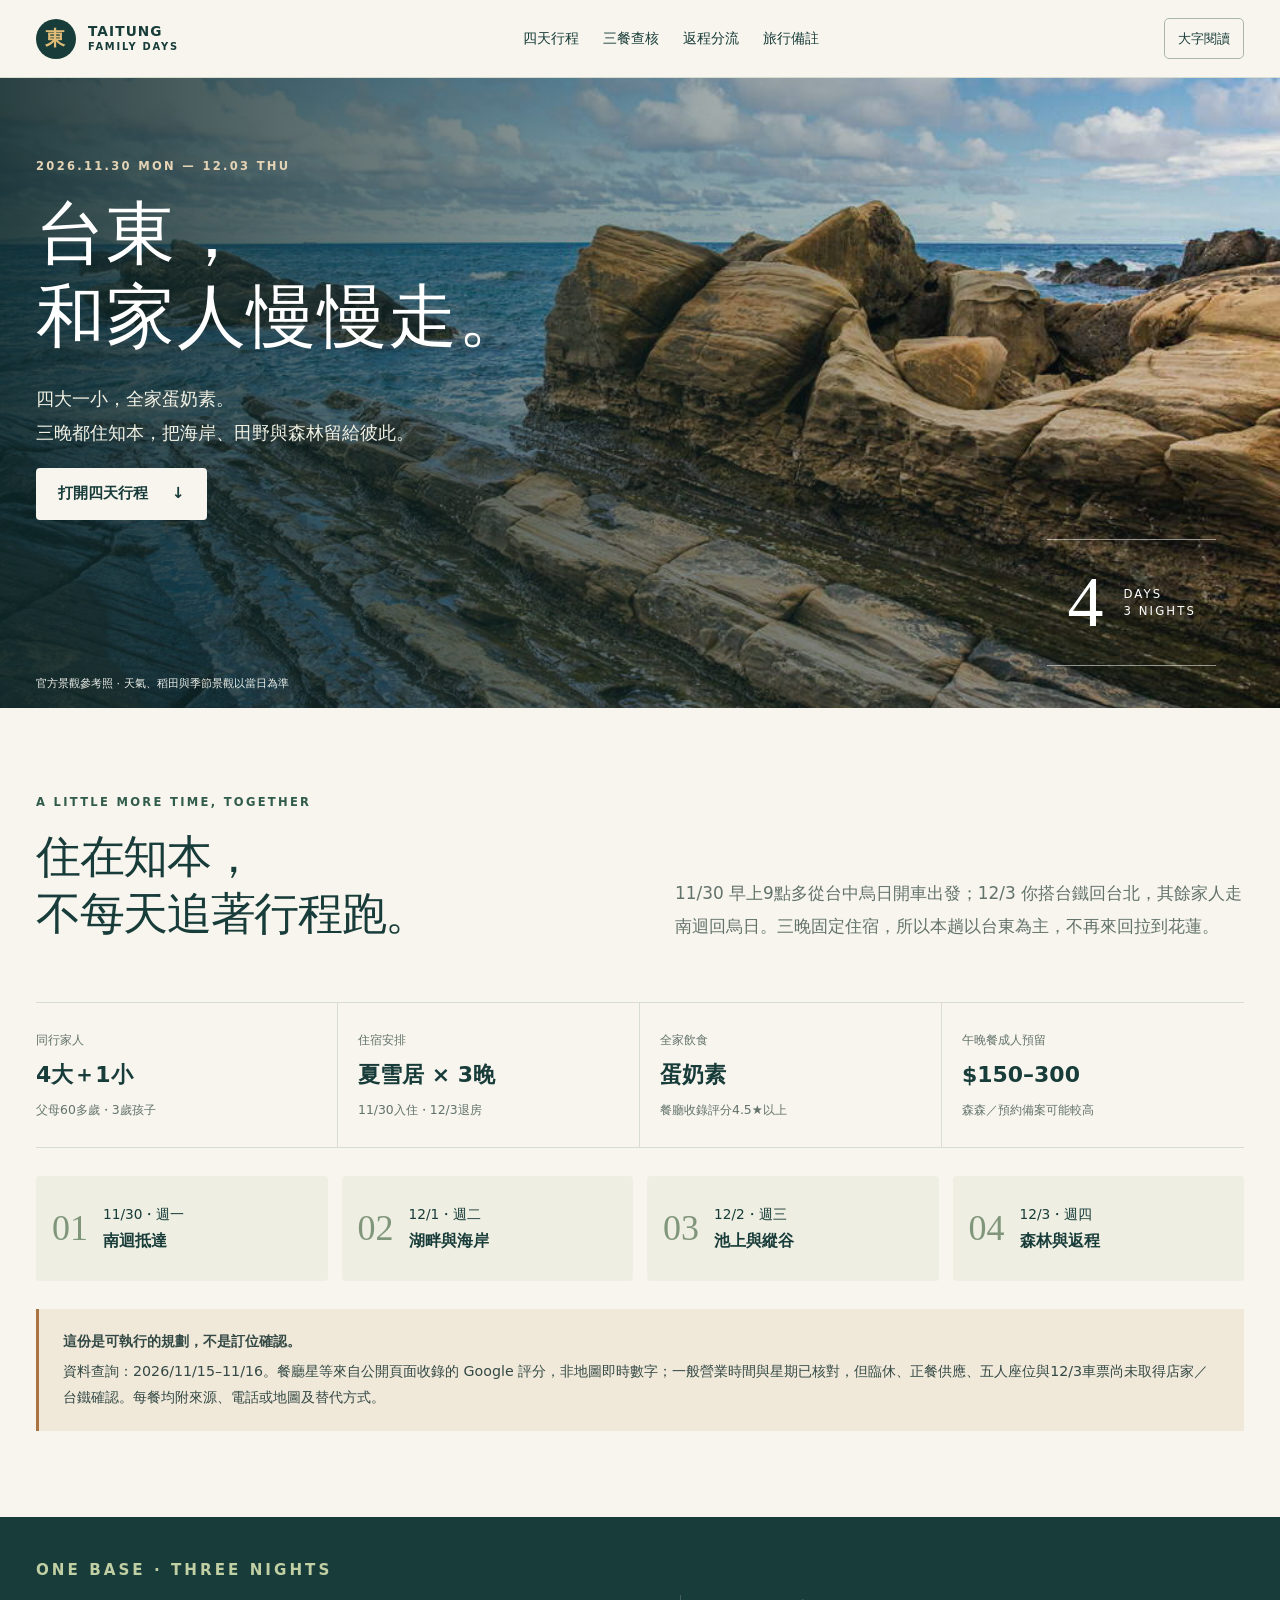
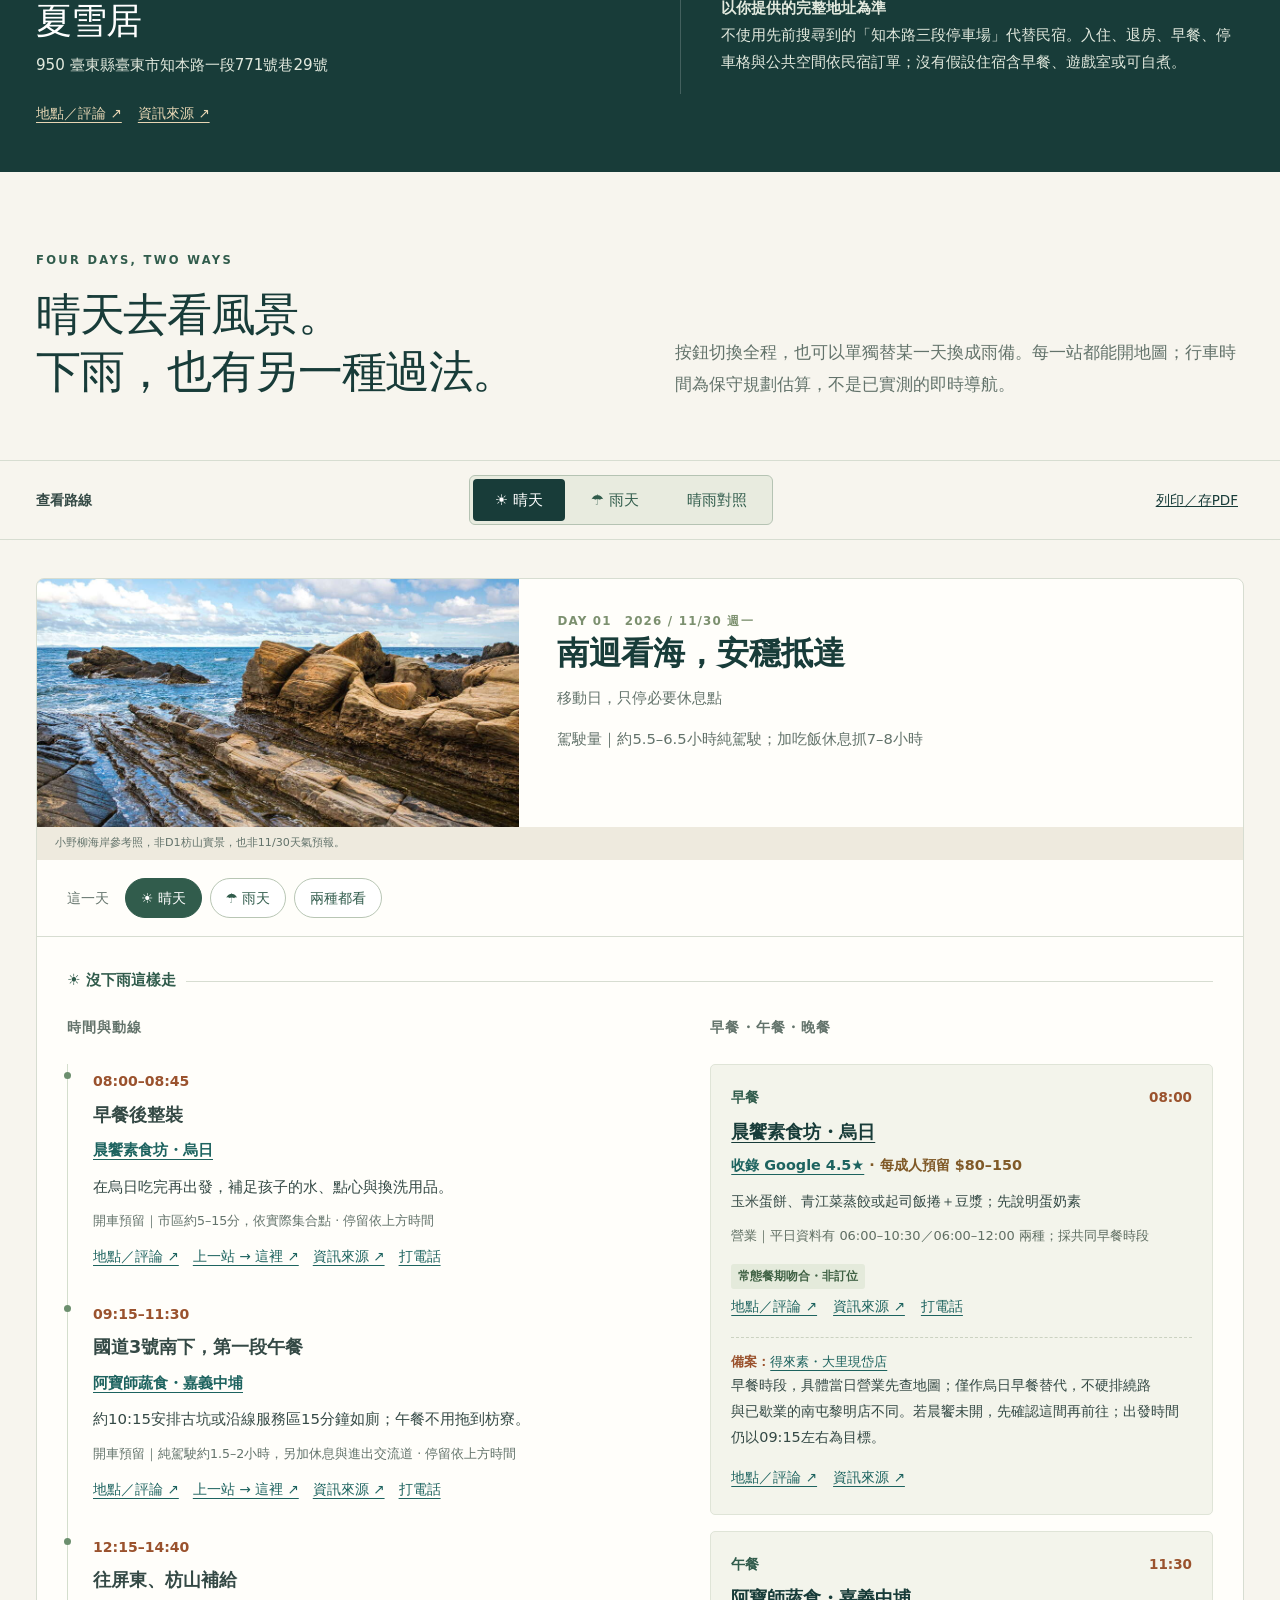
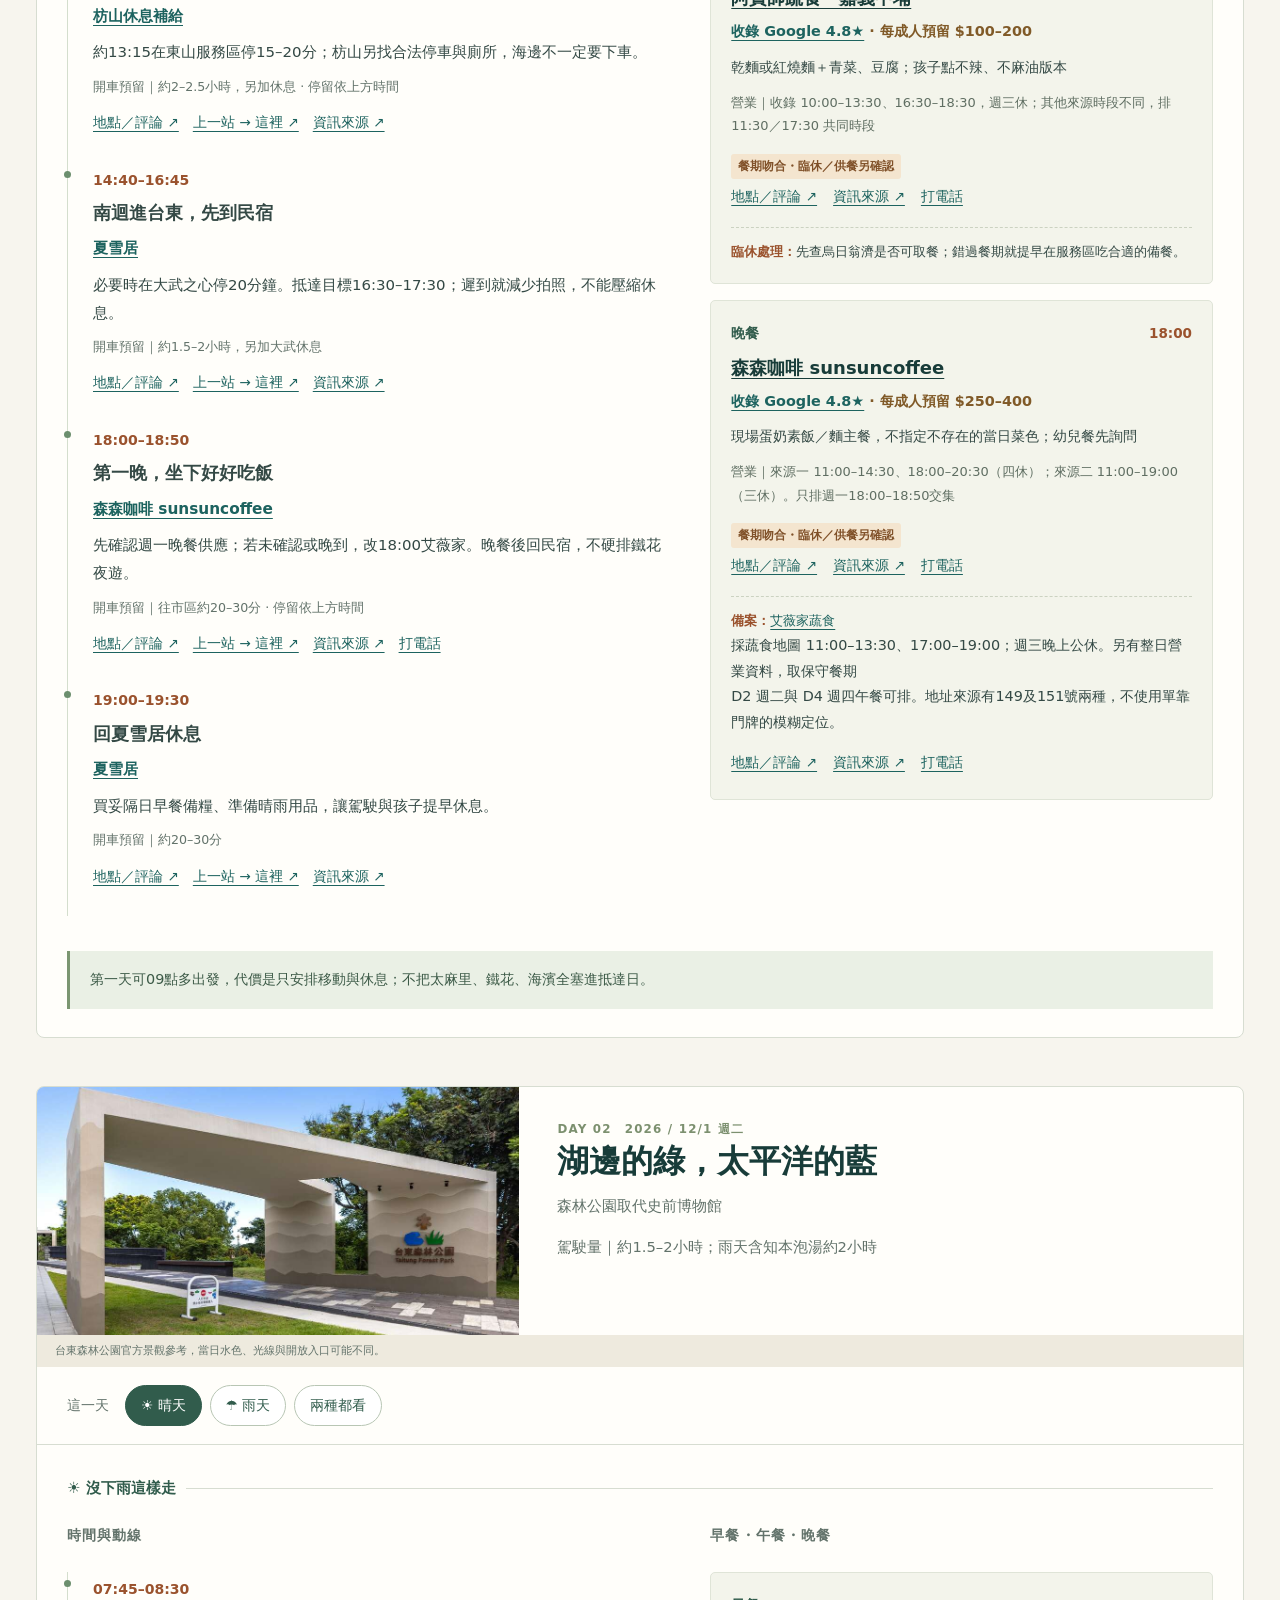
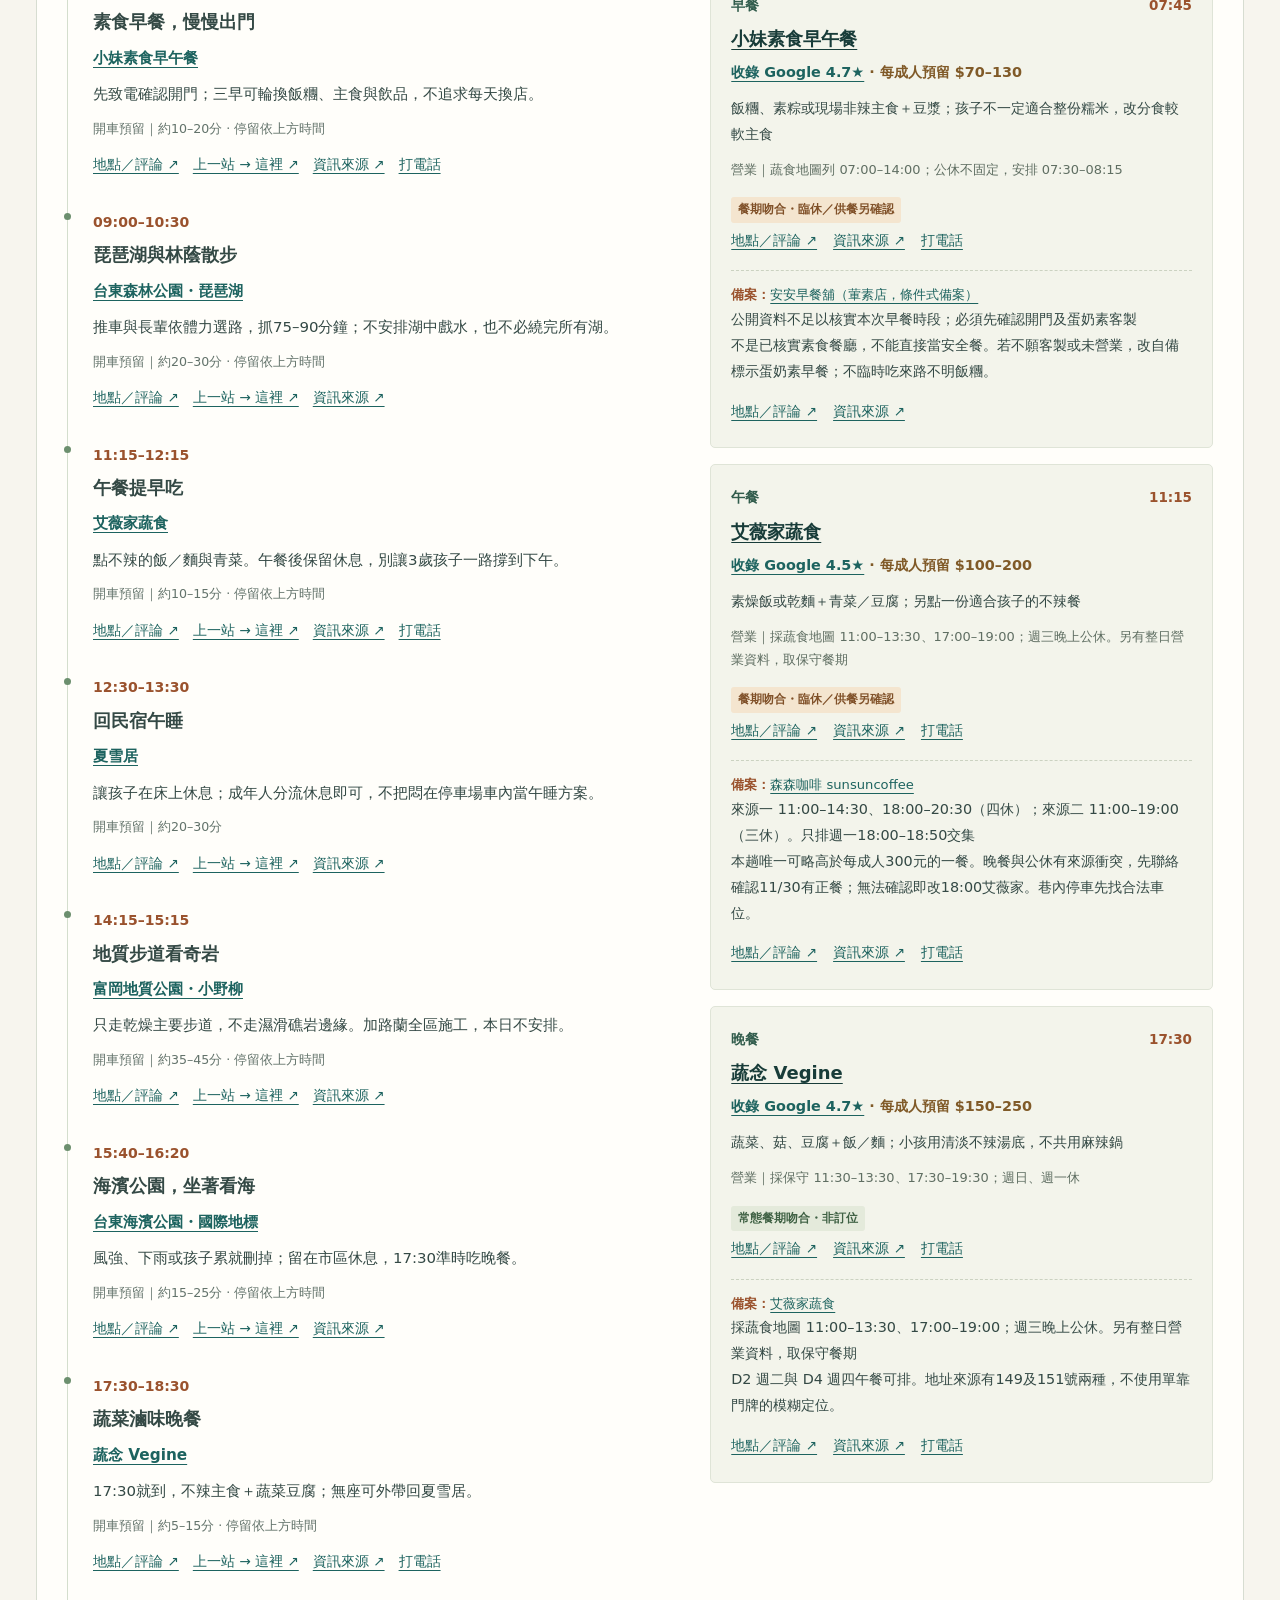
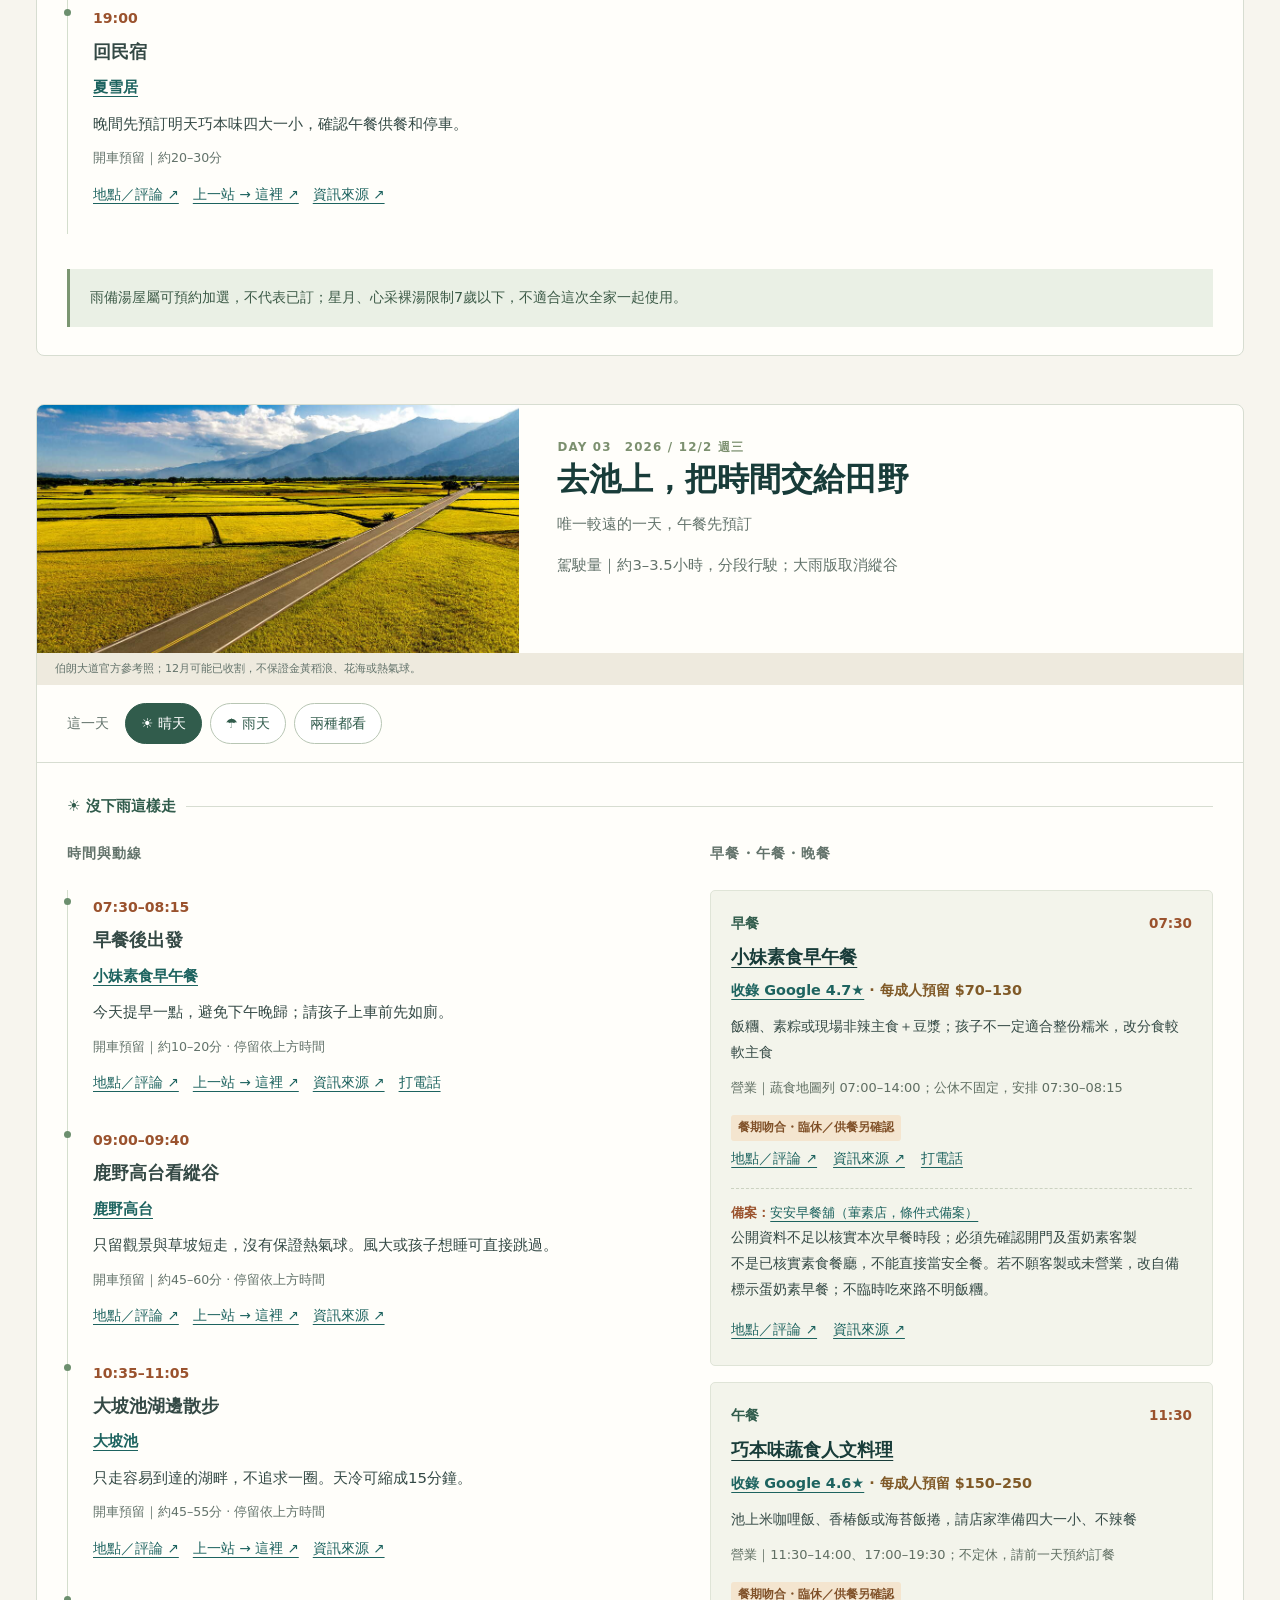
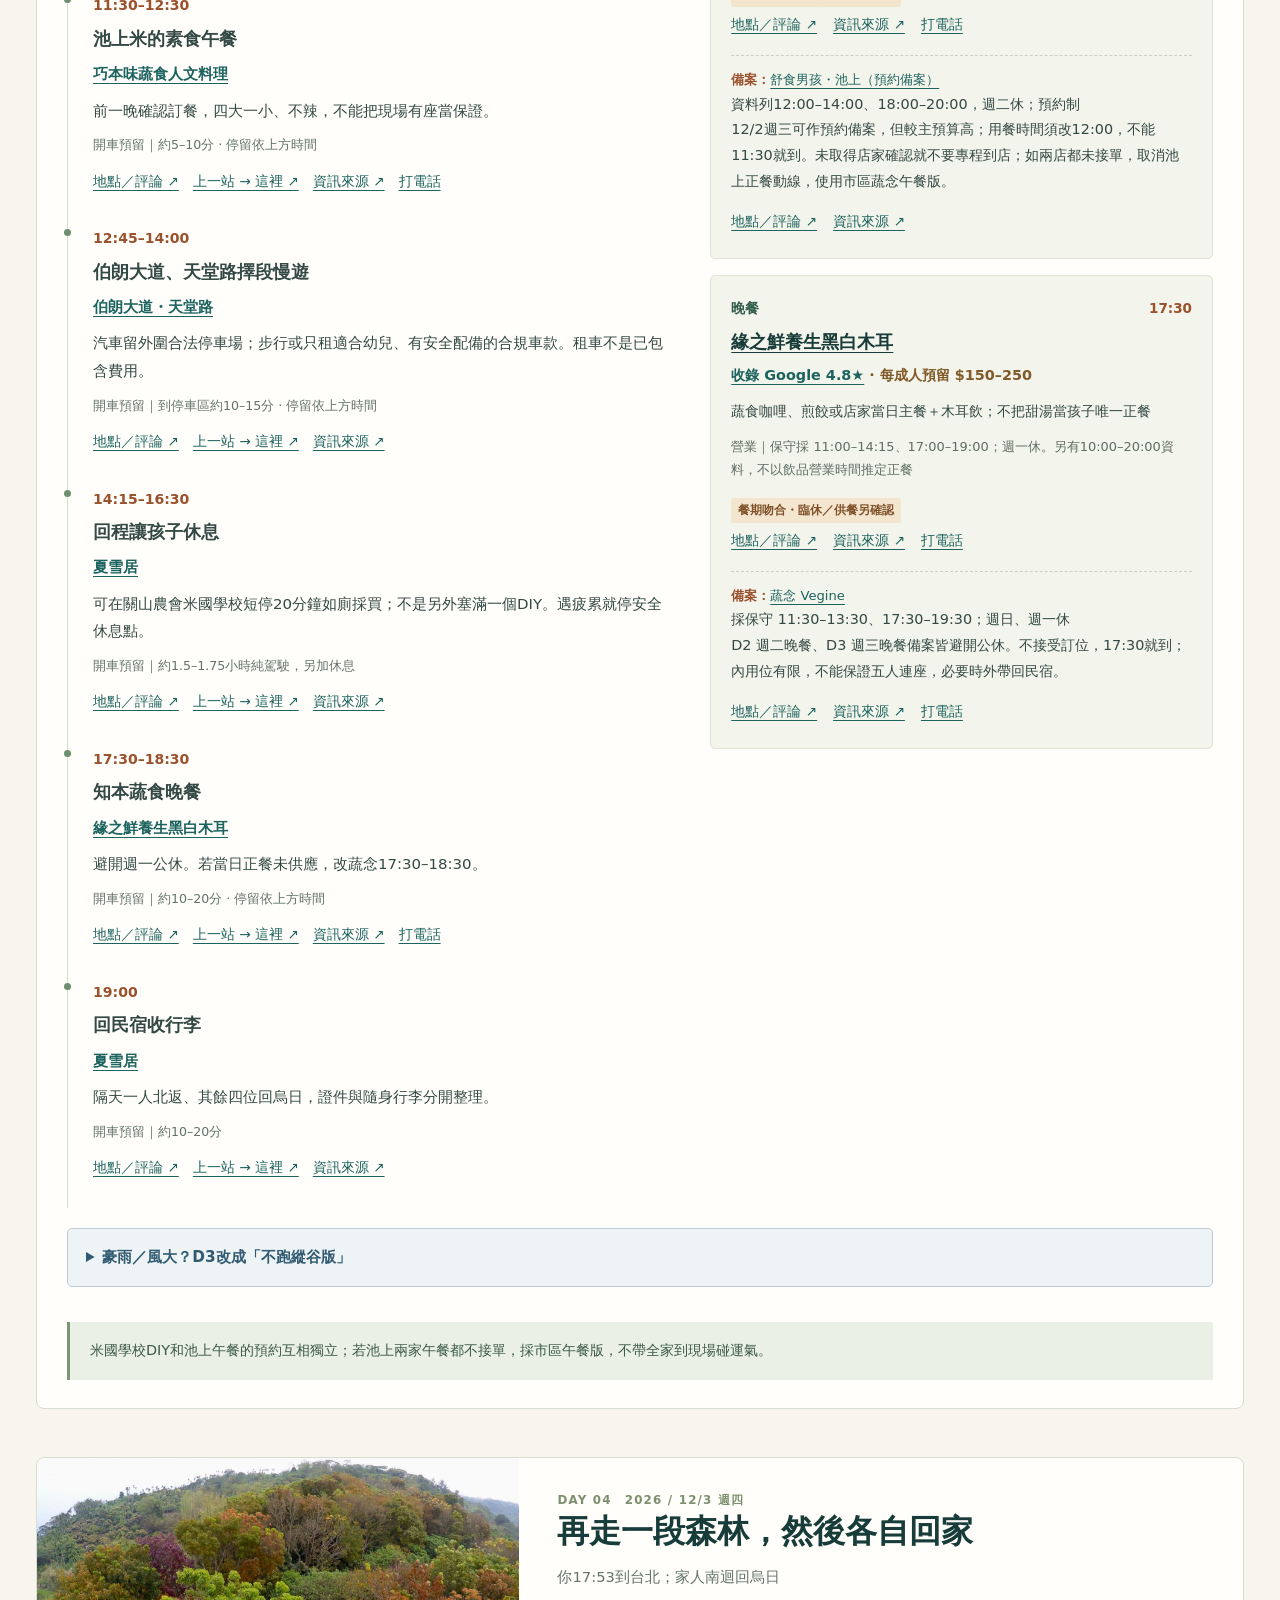
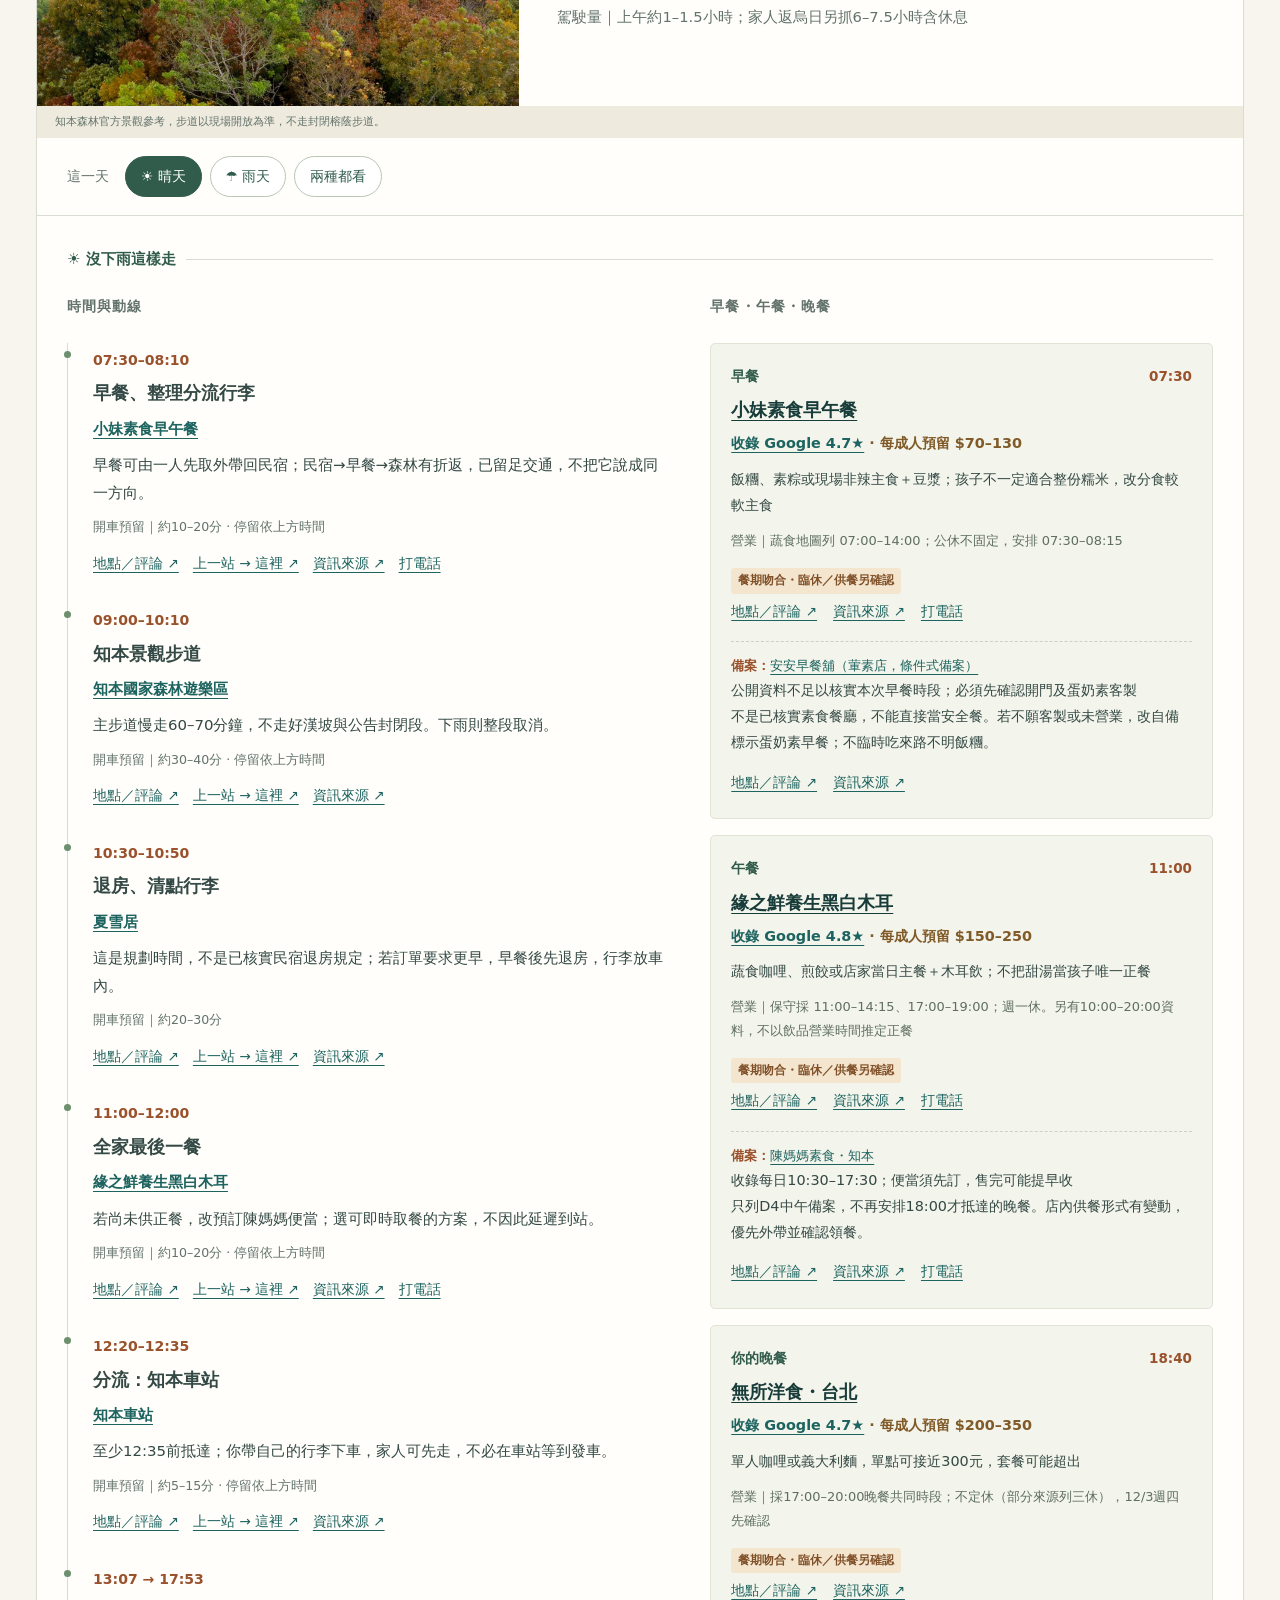
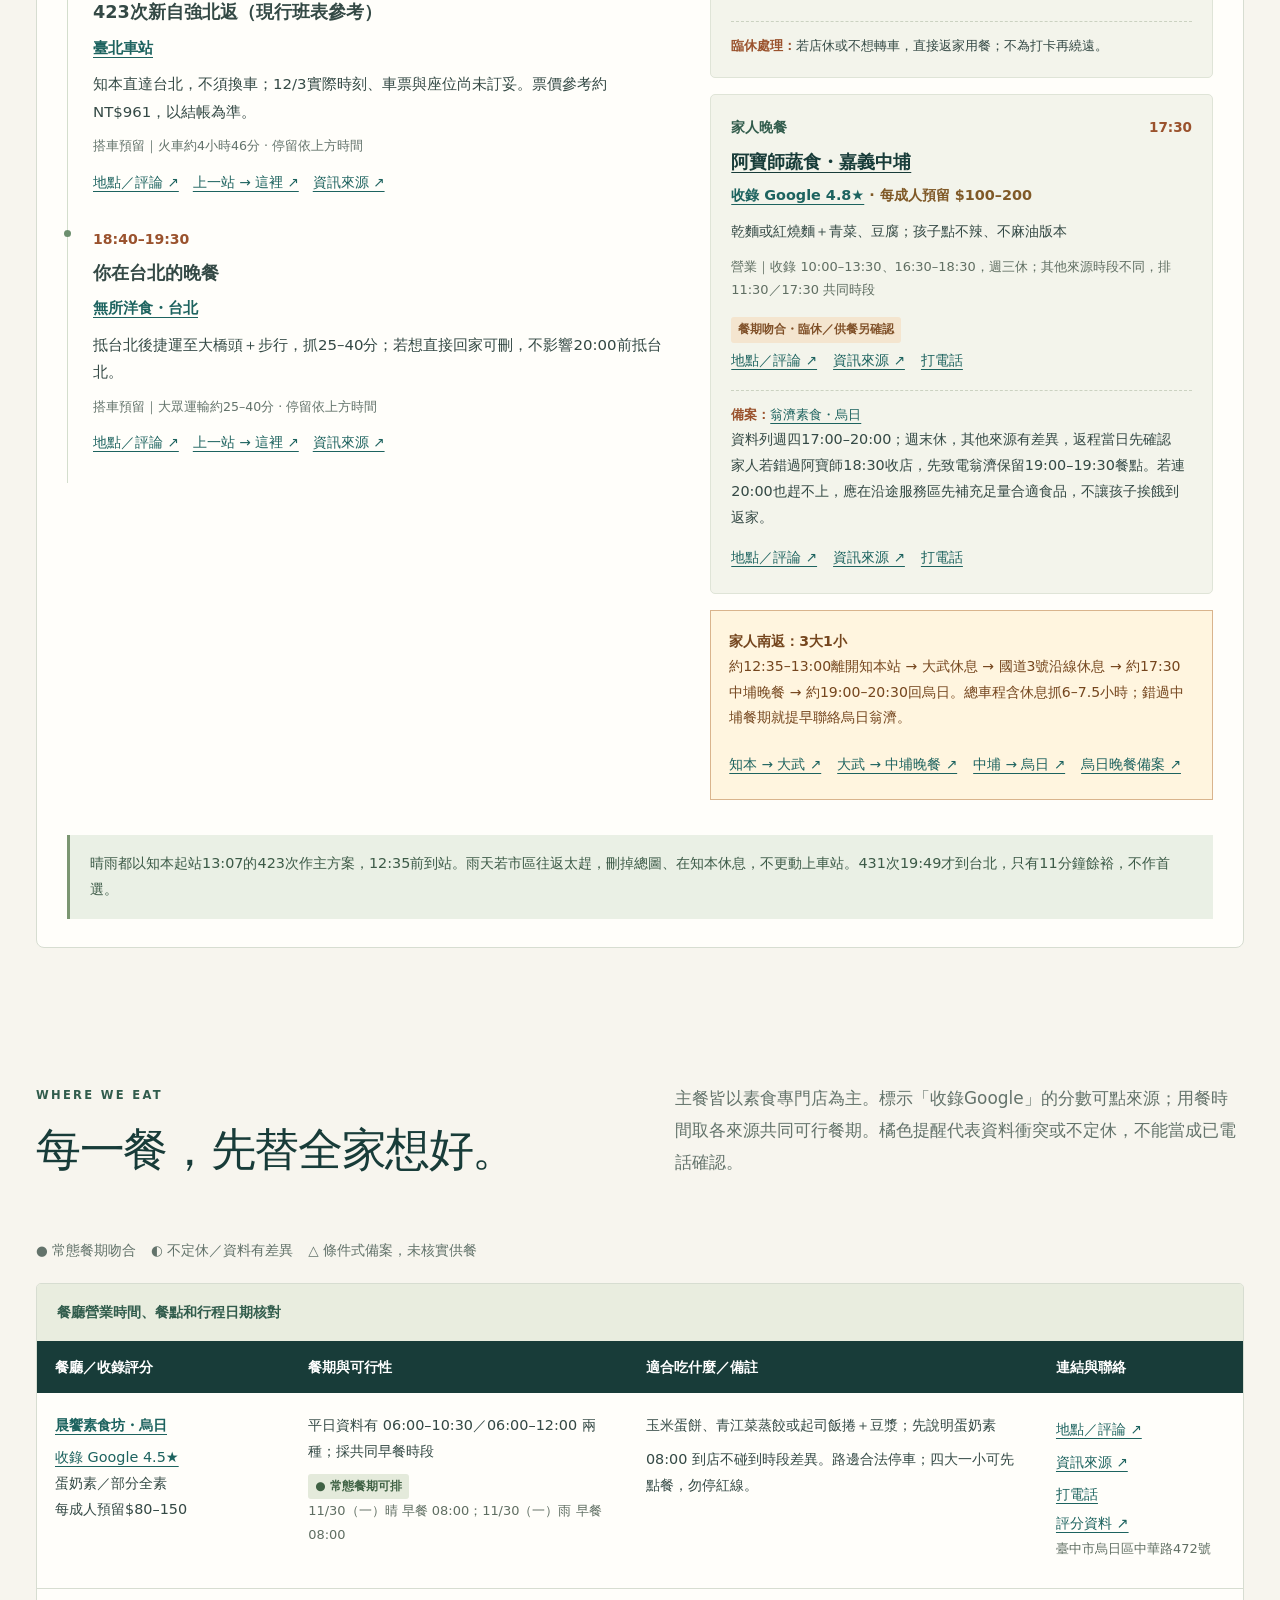
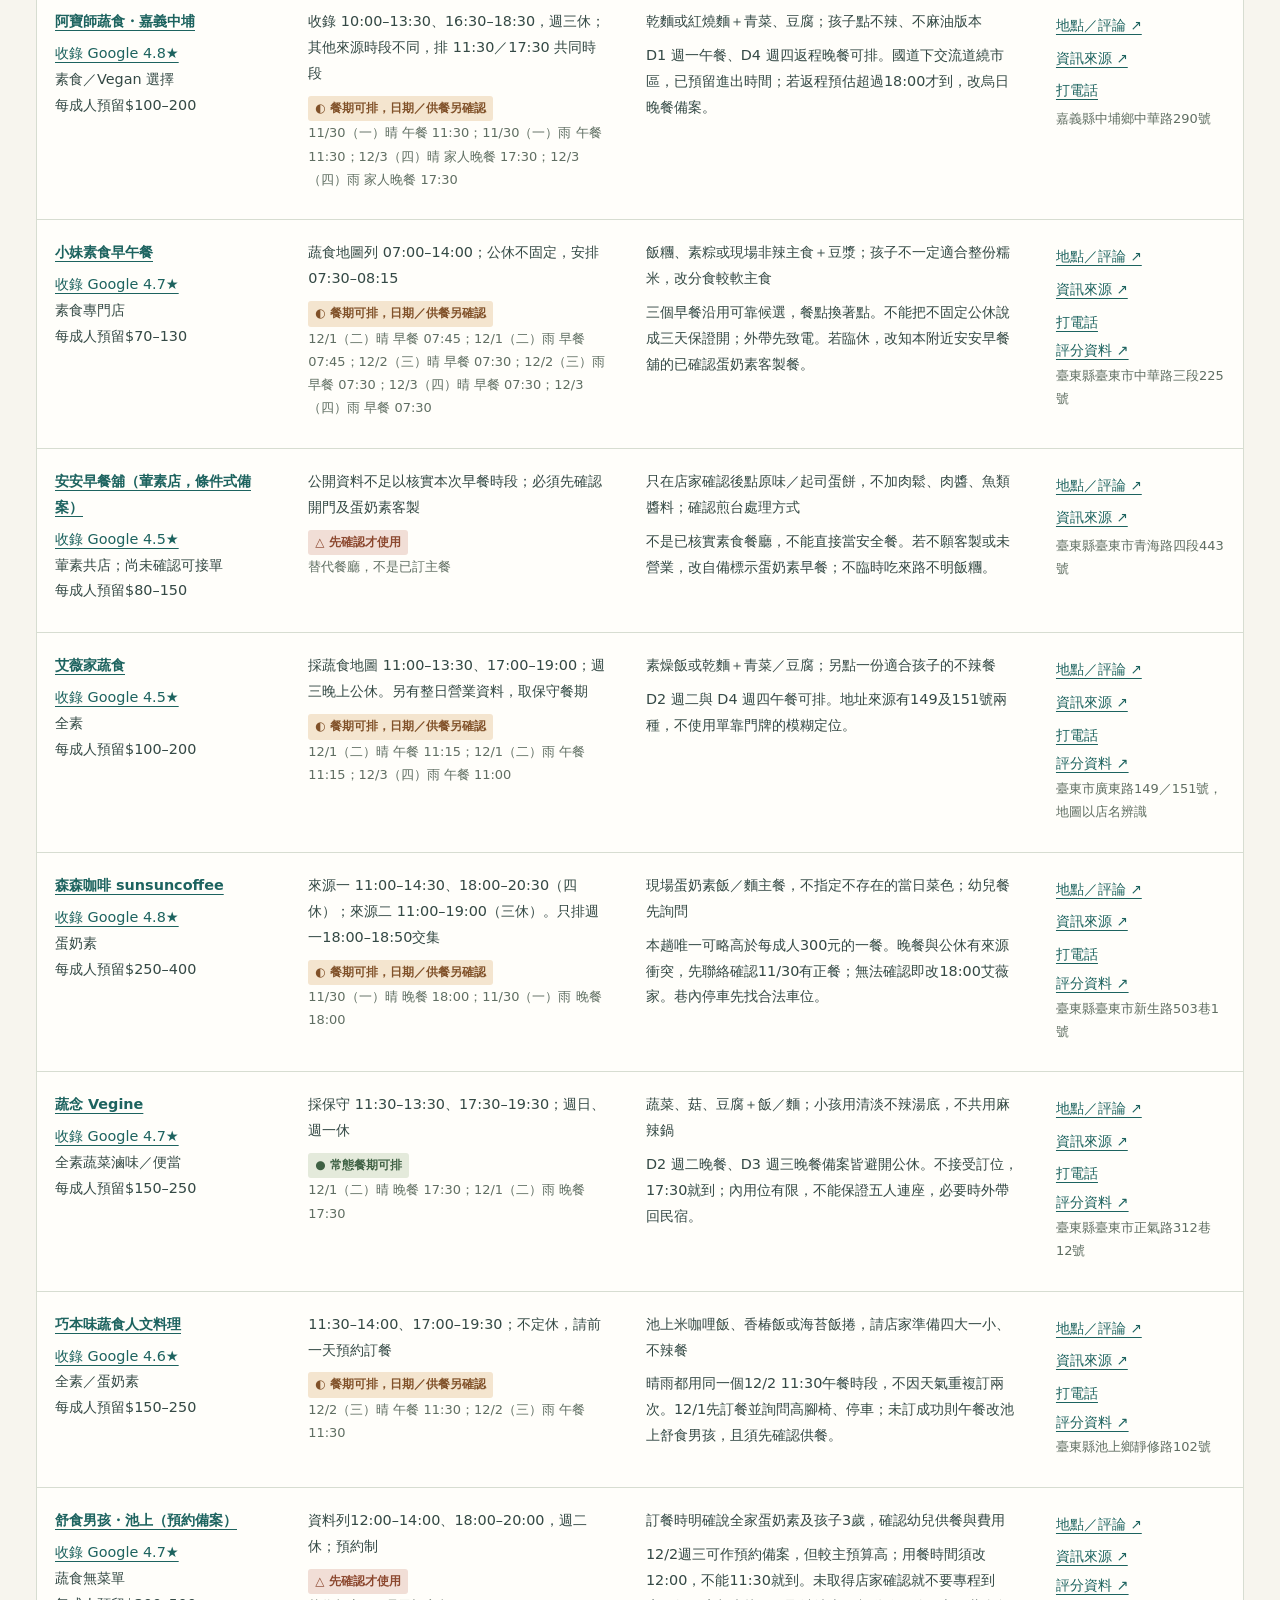
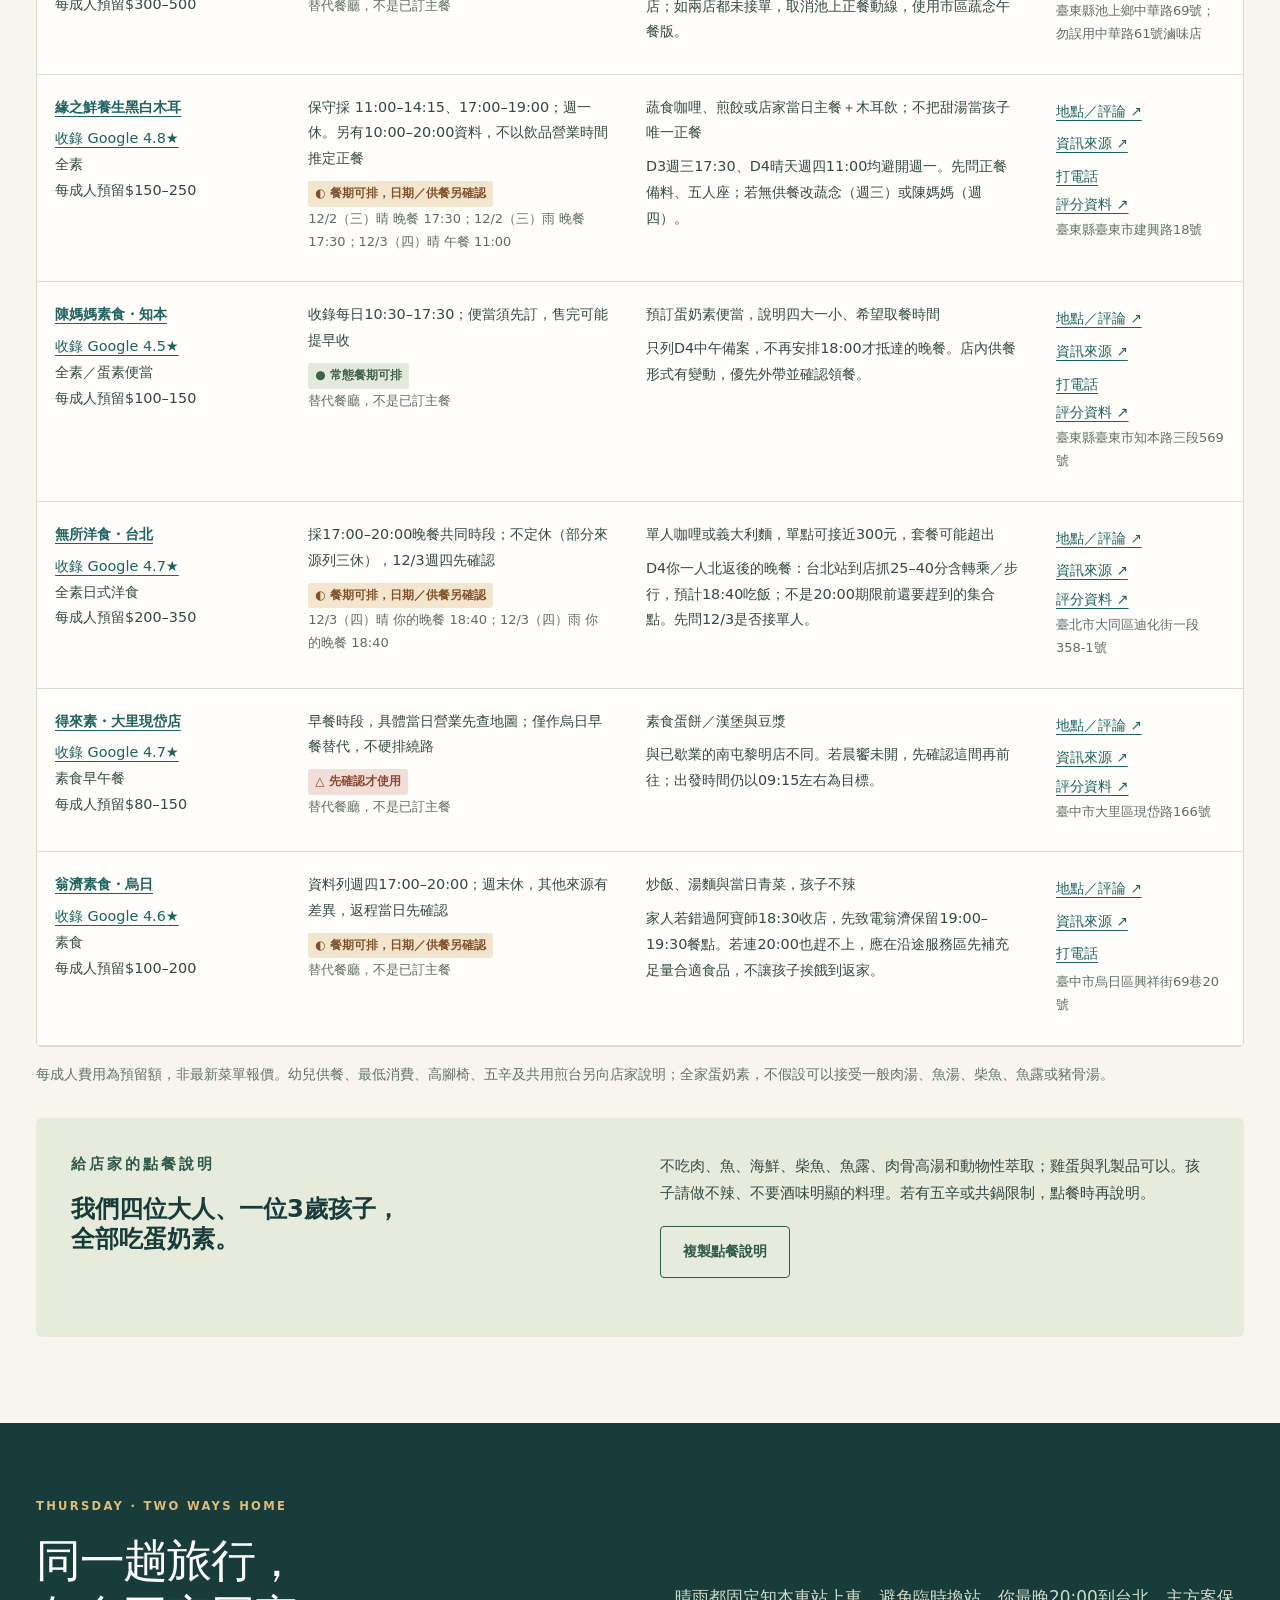
==== commit 1ae76387: "Add Taitung four-day family journey site" ====
--- a/index.html
+++ b/index.html
@@ -1,27 +1,64 @@
 <!doctype html>
-<html lang="zh-Hant"><head><meta charset="utf-8"><meta name="viewport" content="width=device-width,initial-scale=1"><meta name="description" content="2026/9/29–10/3 岡山、倉敷、尾道、廣島與宮島：已訂住宿、蛋奶素三餐、28 吋行李、交通和預算。"><title>瀨戶內五日｜已訂住宿・廣島獨旅確認版</title><link rel="icon" href="data:image/svg+xml,%3Csvg xmlns='http://www.w3.org/2000/svg' viewBox='0 0 64 64'%3E%3Crect width='64' height='64' rx='13' fill='%23071a26'/%3E%3Cpath d='M15 39c10-2 18-8 25-19 1 10 4 17 10 23-12-4-23-5-35-4Z' fill='%23d5aa57'/%3E%3Ccircle cx='19' cy='20' r='5' fill='%23fff8df'/%3E%3C/svg%3E"><link rel="stylesheet" href="style.css?v=20260921-d34"><script src="d1-update.js?v=20260921" defer></script><script src="d2-update.js?v=20260921" defer></script><script src="trip-update.js?v=20260921" defer></script></head><body><a class="skip-link" href="#itinerary">跳到每日行程</a><main>
-<nav class="topbar"><a class="brand" href="#top"><span>瀨</span>SETOUCHI SOLO</a><div><a href="#stays">住宿／行李</a><a href="#itinerary">每日行程</a><a href="#booking">預算</a><a href="#tickets">先買什麼</a><a href="#food">素食卡</a></div></nav>
-<nav class="mobile-route-nav" aria-label="行程快速導覽"><a href="#d1">D1 岡山</a><a href="#d2">D2 倉敷</a><a href="#d3">D3 尾道</a><a href="#d4">D4 宮島</a><a href="#d5">D5 回程</a><a href="#stays">住宿行李</a><a href="#booking">預算</a><a href="#food">素食卡</a></nav>
-<header class="hero" id="top"><div class="hero-images"><img src="https://upload.wikimedia.org/wikipedia/commons/thumb/f/f0/Okayama_Castle%2C_IMG_5839-5841_AutoAdaptive.jpg/1280px-Okayama_Castle%2C_IMG_5839-5841_AutoAdaptive.jpg" alt="岡山城與秋色"><img src="https://cdn.japan-travel-note.com/images/00139/17.jpg" alt="倉敷美觀地區白壁與運河"><img src="https://cdn.getyourguide.com/img/tour/99d6a0a04bb0b34976e0df5815bf2bba9a8a194075d352f69d5590cfe74ded56.jpg/vertical_520_780.jpg" alt="宮島嚴島神社"></div><div class="shade"></div><div class="hero-copy"><p>2026.09.29—10.03 · 5 DAYS / 4 NIGHTS</p><h1>岡山的巷弄，<br>宮島的海。</h1><p class="lead">一個人、四晚、一次換宿。岡山站直結飯店連住兩晚，經尾道走向廣島；不租車，留時間給風景與 GR。</p><a class="primary" href="#itinerary">查看 D1–D5</a> <a class="hero-secondary" href="#pending">出發前待辦</a></div></header>
-<section class="section" id="overview"><div class="section-head"><p>TRIP AT A GLANCE</p><h2>這趟旅行，已經成形。</h2><div class="intro">更新：2026/9/12；一般行程資料原查詢日 9/6。已購／已訂依你提供的資訊；班次、營業規則不等於訂位或當日運行保證。</div></div>
-<div class="metric-grid"><div><small>機票＋住宿已確定</small><strong>NT$24,940</strong></div><div><small>全程規劃預算</small><strong>約 NT$35,790</strong></div><div><small>交通</small><strong>JR・巴士・渡輪</strong></div><div><small>大行李</small><strong>28 吋・建議寄送</strong></div><div><small>飲食</small><strong>蛋奶可・無動物高湯</strong></div></div>
-<div class="journey"><a href="#d1" class="okayama"><b>D1 9/29 週二</b><span>機場 → 福山 → 岡山</span><small>VIA INN Okayama</small></a><a href="#d2" class="okayama"><b>D2 9/30 週三</b><span>倉敷一日往返</span><small>VIA INN Okayama</small></a><a href="#d3" class="transfer-day"><b>D3 10/1 週四</b><span>尾道 → 廣島・換宿</span><small>Royal Park Hiroshima Riverside</small></a><a href="#d4" class="hiroshima"><b>D4 10/2 週五</b><span>宮島纜車＋海上神社</span><small>Royal Park Hiroshima Riverside</small></a><a href="#d5" class="hiroshima"><b>D5 10/3 週六</b><span>廣島機場 → 桃園</span><small>13:20 抵桃園</small></a></div>
-<div class="status-key"><span class="status confirmed">已訂：機票／四晚住宿／10/1 晚餐</span><span class="status planned">規劃：交通／景點時間</span><span class="status pending">待確認：其他餐廳／指定班次</span></div></section>
-<section class="section bases" id="stays"><div class="section-head"><p>YOUR TWO BASES</p><h2>兩間已訂飯店。</h2><div class="intro">不再使用舊候選飯店的價格、早餐或溫泉資訊。房型、早餐與取消期限請以完整訂單為準。</div></div>
-<div class="base-flow"><article><span class="status confirmed">已確認訂單 · 9/29—10/1</span><h3>VIA INN Okayama<br>ヴィアイン岡山</h3><p>JR 岡山站直結，從中央／新幹線閘口依飯店指標前往，櫃檯在 5 樓。一般入住 15:00、退房 10:00；以訂單方案為準。</p><strong>NT$4,945／2 晚</strong><small>入住前／退房當日可寄放行李，官方可辦寄送；收件日及集貨截止時間須現場確認。微波爐在 5 樓大廳，不是在房內。房型、早餐與取消期限以新訂單為準。</small><a href="https://www.google.com/maps/search/?api=1&amp;query=VIA%20INN%20Okayama" target="_blank" rel="noopener noreferrer">地圖／現場照片 ↗</a><a href="https://www.viainn.com/en/okayama/faq/" target="_blank" rel="noopener noreferrer">官方入住／行李 FAQ ↗</a></article><div class="move-arrow"><span>10/1</span><b>只換一次飯店</b><small>途中停尾道</small></div><article><span class="status confirmed">已確認訂單 · 10/1—10/3</span><h3>The Royal Park Hotel<br>Hiroshima Riverside</h3><p>廣島站南口步行約 8 分鐘；到新幹線口機場巴士站，抓 15–20 分鐘。</p><strong>NT$5,234／2 晚</strong><small>可代收預付運費行李，標註訂房姓名與入住日。不假設房價含早餐或房內有微波爐。</small><a href="https://www.google.com/maps/search/?api=1&amp;query=The%20Royal%20Park%20Hotel%20Hiroshima%20Riverside" target="_blank" rel="noopener noreferrer">地圖／現場照片 ↗</a><a href="https://www.royalparkhotels.co.jp/en/the/hiroshimars/about/faq/index.html" target="_blank" rel="noopener noreferrer">官方行李 FAQ ↗</a></article></div>
-<div class="luggage-card"><b>28 吋行李方案</b><div><p><strong>首選：</strong>9/30 早上向 VIA INN 櫃檯辦理寄送至廣島，隨身保留一晚用品、證件、藥物、相機。櫃檯必須確認 10/1 到貨；不能保證就不採這個方案。</p><p><strong>備案：</strong>D3 帶箱子到尾道，黑貓尾道商店街中心平日 09:00–18:00，每件目前 ¥500，14:15 取件；容量依現場，不只依賴大型置物櫃。</p><p><strong>搭新幹線前：</strong>量含輪子、把手的長＋寬＋高。超過 160 cm 須預約附大型行李區座位，28 吋不代表一定合規。</p><a href="https://www.westjr.co.jp/travel-information/en/train-usage-guide/luggage/" target="_blank" rel="noopener noreferrer">JR 大型行李規則 ↗</a> · <a href="https://www.google.com/maps/search/?api=1&amp;query=%E3%83%A4%E3%83%9E%E3%83%88%E9%81%8B%E8%BC%B8%20%E5%B0%BE%E9%81%93%E5%95%86%E5%BA%97%E8%A1%97%E3%82%BB%E3%83%B3%E3%82%BF%E3%83%BC" target="_blank" rel="noopener noreferrer">尾道寄放位置 ↗</a><p><strong>160 cm 以內怎麼放：</strong>可放座位上方行李架；腳邊須放得下且不占走道、不妨礙他人。太重抬不上架，也可預約「特大荷物スペースつき座席」。該區不是大家共用，不能沒訂就放最後一排後方。</p><p><strong>時間不確定：</strong>D1 到福山後再向售票機／窗口查下一班的大型行李區座位；有位才買，沒有則等下一班或使用適合自己的普通座位。不可保證當日有位。先買指定席則必須搭指定班次，更改限制與次數依票種／平台，錯過不會自動保留下一班行李區。</p><a href="https://www.westjr.co.jp/travel-information/tc/train-usage-guide/luggage/" target="_blank" rel="noopener noreferrer">JR 官方行李放置規則 ↗</a></div></div></section>
-<section class="plan-section dark" id="itinerary"><div class="section plan-title"><p>DAILY ITINERARY</p><h2>每天怎麼走，<br>每餐在哪吃。</h2><p>「約」是規劃預留，不是已訂班次。餐廳名稱均可開地圖與評論；指定日期營業與訂位仍須完成。</p></div><div class="static-days">
-<article class="static-day " id="d1"><figure><img loading="lazy" src="https://upload.wikimedia.org/wikipedia/commons/thumb/f/f0/Okayama_Castle%2C_IMG_5839-5841_AutoAdaptive.jpg/1280px-Okayama_Castle%2C_IMG_5839-5841_AutoAdaptive.jpg" alt="岡山城與秋色"><figcaption>景觀參考照，非旅行日期實拍；季節與天候可能不同。</figcaption></figure><div><p>DAY 1 · 9/29 週二</p><h3>落地西行，傍晚留給岡山</h3><div class="day-badges"><span>落地移動日</span><span>先放 28 吋行李</span><span>城內可刪</span></div><div class="map-links"><a href="https://www.google.com/maps/dir/?api=1&amp;origin=Hiroshima%20Airport&amp;destination=Fukuyama%20Station&amp;travelmode=transit" target="_blank" rel="noopener noreferrer">交通地圖 ↗</a><a href="https://www.viainn.com/okayama/access/" target="_blank" rel="noopener noreferrer">岡山站→飯店入口 ↗</a><a href="https://www.google.com/maps/dir/?api=1&amp;origin=VIA%20INN%20Okayama&amp;destination=Okayama%20Korakuen&amp;travelmode=transit" target="_blank" rel="noopener noreferrer">交通地圖 ↗</a></div><div class="notice">12:25 巴士未搭上：改 13:30 → 14:35 福山，刪岡山城內部。不是靠追車把景點補回來。</div><div class="day-columns"><section><h4>時間與動線</h4><p><b>07:15 → 10:35｜CI112</b><span>桃園出發、廣島抵達；皆為當地時間。出關、領行李及午餐預留約 90 分鐘。</span></p><p><b>12:25 → 13:30｜機場到福山</b><span>3 號站牌，¥1,600；非預約制，滿席等下一班。</span></p><p><b>13:57 → 14:13｜Sakura 752</b><span>目前表列福山 → 岡山；抵達岡山後直接步行至站內直結 VIA INN。大行李超過 160 cm 須合適座位。</span></p><p><b>約 14:45｜VIA INN Okayama 放行李</b><span>岡山站直結，先到 5 樓櫃檯寄放；15:00 起入住。不必為放行李另搭一站 JR。</span></p><p><b>約 15:45–17:45｜岡山城＋後樂園</b><span>岡山城抓 45–60 分、後樂園至少 60 分；若晚到，只留城外＋後樂園。</span></p><p><b>18:15｜晚餐，回岡山站飯店</b><span>晚餐後回 VIA INN 完成入住；若晚於訂房填寫的時間，先聯絡飯店。</span></p></section><section><h4>三餐與備案</h4><p><b>早餐｜華航 VLML</b><span>蛋奶素特殊餐須另外確認，最晚各航段起飛前 24 小時。</span></p><p><b>午餐｜廣島機場 Y Shop</b><span>原料合適的麵包＋原味乳品／豆漿；自備密封素食點心防缺貨。不能把一般飯糰當安全素食。<br><a href="https://www.google.com/maps/search/?api=1&amp;query=%E3%81%9F%E3%81%A1%E3%81%BE%E3%81%A1%E3%82%B3%E3%83%B3%E3%83%93%E3%83%8B%20Y%E3%82%B7%E3%83%A7%E3%83%83%E3%83%97%20%E5%BA%83%E5%B3%B6%E7%A9%BA%E6%B8%AF" target="_blank" rel="noopener noreferrer">餐廳位置／評論 ↗</a></span></p><p><b>晚餐｜CBD Green</b><span>植物性餐盤／咖哩。12:00–20:00、LO 19:30，通常週三四休；9/29 月曆待確認。<br><a href="https://www.google.com/maps/search/?api=1&amp;query=CBD%20Green%20Okayama" target="_blank" rel="noopener noreferrer">餐廳位置／評論 ↗</a></span></p><div class="meal-backup"><b>食品／臨休備案</b><p>岡山站飯店附近的 Seven-Eleven／LAWSON（官網列步行 1 分鐘內）：合適麵包＋原味豆漿／優格＋香蕉＋原味豆腐（不加附醬）。確認原料後採買隔日備糧。</p></div></section></div><p class="stay-line">今晚：VIA INN Okayama</p></div></article><article class="static-day " id="d2"><figure><img loading="lazy" src="https://cdn.japan-travel-note.com/images/00139/17.jpg" alt="倉敷美觀地區白壁與運河"><figcaption>景觀參考照，非旅行日期實拍；季節與天候可能不同。</figcaption></figure><div><p>DAY 2 · 9/30 週三</p><h3>倉敷白壁、藝術與慢慢走的巷弄</h3><div class="day-badges"><span>同一間住第二晚</span><span>JR 單程約 17–20 分</span><span>岡山站直接出發</span></div><div class="map-links"><a href="https://www.google.com/maps/dir/?api=1&amp;origin=Okayama%20Station&amp;destination=Kurashiki%20Station&amp;travelmode=transit" target="_blank" rel="noopener noreferrer">交通地圖 ↗</a><a href="https://www.google.com/maps/dir/?api=1&amp;origin=Kurashiki%20Station&amp;destination=Kurashiki%20Bikan%20Historical%20Quarter&amp;travelmode=walking" target="_blank" rel="noopener noreferrer">倉敷步行入口 ↗</a></div><div class="notice">08:00 先向 VIA INN 櫃檯確認寄件與 10/1 到貨，再出發。Café Nature 排兩餐是為素食可靠度及地點；正餐供應／售罄仍需確認。</div><div class="day-columns"><section><h4>時間與動線</h4><p><b>08:00｜處理大行李</b><span>VIA INN 可辦寄送；先確認收件、集貨截止與翌日抵達。若不能確認隔日到，改 D3 尾道寄放。</span></p><p><b>08:30 左右｜岡山站 → 倉敷</b><span>岡山 → 倉敷普通車約 17–20 分鐘；目標 09:00 左右早餐，實際旅行日班次待核，不沿用北長瀨發車表。</span></p><p><b>09:00｜早餐，河岸散步</b><span>倉敷站走到美觀地區約 10–15 分鐘。</span></p><p><b>10:00–11:45｜大原美術館</b><span>09:00–17:00，末入 16:30，通常週一休；¥2,000。部分館區另有休館安排。</span></p><p><b>12:00–15:45｜午餐、阿智神社、本町</b><span>美觀地區留 2–3 小時，神社 30–45 分；留空白時間給 GR 街拍。</span></p><p><b>約 16:00｜早晚餐後返岡山站</b><span>不再安排晚間高價 sami 套餐。可在倉敷買合適外帶食品補晚間點心。</span></p></section><section><h4>三餐與備案</h4><p><b>早餐｜Café Nature</b><span>100% Vegan；07:30–17:00、通常 LO 16:30；現金。<br><a href="https://www.google.com/maps/search/?api=1&amp;query=Cafe%20Nature%20Kurashiki" target="_blank" rel="noopener noreferrer">餐廳位置／評論 ↗</a></span></p><p><b>午餐｜つばめ喫茶室</b><span>指定 Vegan 餐盤；通常 11:30–16:00、不定休，9/30 營業待月曆確認。休息則改 Nature。<br><a href="https://www.google.com/maps/search/?api=1&amp;query=%E3%81%A4%E3%81%B0%E3%82%81%E5%96%AB%E8%8C%B6%E5%AE%A4%20%E5%80%89%E6%95%B7" target="_blank" rel="noopener noreferrer">餐廳位置／評論 ↗</a></span></p><p><b>晚餐｜Café Nature</b><span>16:00 早晚餐目標；先問正餐最後點餐與外帶供應，不假設菜單整天都有。<br><a href="https://www.google.com/maps/search/?api=1&amp;query=Cafe%20Nature%20Kurashiki" target="_blank" rel="noopener noreferrer">餐廳位置／評論 ↗</a></span></p><div class="meal-backup"><b>食品／臨休備案</b><p>若 Nature 臨休，不能把它同時當兩餐備案：改已備妥的足量食品組合，或確認つばめ當日 Vegan 供餐。前晚就準備，不在景點臨時碰運氣。</p></div></section></div><p class="stay-line">今晚：VIA INN Okayama</p></div></article><article class="static-day transfer-card" id="d3"><figure><img loading="lazy" src="https://res.cloudinary.com/jnto/image/upload/w_740%2Ch_493%2Cc_fill%2Cf_auto%2Cfl_lossy%2Cq_60/v1/media/filer_public/2c/ea/2cea6cb1-a565-4f58-9ddf-2a36320edd62/hiroshima_12_4_tdltot" alt="尾道坡道與瀨戶內海"><figcaption>景觀參考照，非旅行日期實拍；季節與天候可能不同。</figcaption></figure><div><p>DAY 3 · 10/1 週四</p><h3>尾道看海，再入住廣島</h3><div class="day-badges"><span>唯一換宿日</span><span>14:15 取行李</span><span>尾道 U2 可刪</span></div><div class="map-links"><a href="https://www.google.com/maps/dir/?api=1&amp;origin=Okayama%20Station&amp;destination=Onomichi%20Station&amp;travelmode=transit" target="_blank" rel="noopener noreferrer">交通地圖 ↗</a><a href="https://www.google.com/maps/dir/?api=1&amp;origin=Onomichi%20Station&amp;destination=Mihara%20Station&amp;travelmode=transit" target="_blank" rel="noopener noreferrer">交通地圖 ↗</a><a href="https://www.google.com/maps/dir/?api=1&amp;origin=Mihara%20Station&amp;destination=Hiroshima%20Station&amp;travelmode=transit" target="_blank" rel="noopener noreferrer">交通地圖 ↗</a></div><div class="notice">14:51 保留為規劃班次，三原轉車待核。資料館改為有時間才去、不預購；今天固定安排是 19:15 JoGeSaYu 已訂位，別為加景點遲到。</div><div class="day-columns"><section><h4>時間與動線</h4><p><b>07:00 早餐、08:00 左右退房</b><span>約 08:20–08:30 從岡山站出發，往尾道普通車抓約 1 小時 25–35 分；旅行日完整班次待核。</span></p><p><b>約 10:00｜尾道寄放／上山</b><span>需要時到黑貓商店街中心寄放。纜車上山，千光寺、PEAK 展望台、貓之細道下山，約 90–120 分。</span></p><p><b>11:30–12:30｜Komedoko 午餐</b><span>指定 Vegan 菜單；下午海岸散步，U2 只作有餘裕的加選，各店營業時間不同。</span></p><p><b>14:15 取件 → 14:51 列車</b><span>尾道 → 三原 → 新幹線到廣島。到廣島目標約 16:00–16:30，不視為已確認接續。</span></p><p><b>入住後｜和平公園，資料館隨緣</b><span>飯店到和平公園步行抓 30–40 分，或搭市電。資料館有時間且能買到適用票再去；17:30 後仍須網路時段票，不能假設可現場買。若進館會影響晚餐，就只走戶外。</span></p><p><b>19:15｜JoGeSaYu 晚餐</b><span><strong class="status confirmed">已訂位：2026/10/1（四）19:15・1 人</strong> 建議 19:05–19:10 到店。確認截圖已核對；訂位代碼不刊登於分享頁，取消／更改請使用原確認信。</span></p></section><section><h4>三餐與備案</h4><p><b>早餐｜VIA INN Okayama 房內</b><span>前晚買合適麵包＋原味優格／豆漿＋香蕉；VIA INN 微波爐位於 5 樓大廳，非房內。</span></p><p><b>午餐｜Komedoko Shokudo</b><span>11:00–14:00、LO 13:30，通常週一休；10 月臨休待確認，只點指定 Vegan 菜單。<br><a href="https://www.google.com/maps/search/?api=1&amp;query=Komedoko%20Shokudo%20Onomichi" target="_blank" rel="noopener noreferrer">餐廳位置／評論 ↗</a></span></p><p><b>晚餐｜JoGeSaYu</b><span>100% 植物性。17:00–22:00、食物 LO 21:00；晚餐加 10% 服務費＋每人一杯飲料，10/1 19:15、1 人已訂位；是否已提交飲食備註，截圖未顯示。<br><a href="https://www.google.com/maps/search/?api=1&amp;query=JoGeSaYu%20Hiroshima" target="_blank" rel="noopener noreferrer">餐廳位置／評論 ↗</a></span></p><div class="meal-backup"><b>食品／臨休備案</b><p>尾道未確認同等可靠的第二家當日營業餐廳，帶合適常溫食品。廣島晚間在 YOURS ekie 超市買後兩天早餐與宮島備糧；不要依賴飯店房內有微波爐。</p></div></section></div><p class="stay-line">今晚：Royal Park Hiroshima Riverside</p></div></article><article class="static-day " id="d4"><figure><img loading="lazy" src="https://cdn.getyourguide.com/img/tour/99d6a0a04bb0b34976e0df5815bf2bba9a8a194075d352f69d5590cfe74ded56.jpg/vertical_520_780.jpg" alt="宮島嚴島神社"><figcaption>景觀參考照，非旅行日期實拍；季節與天候可能不同。</figcaption></figure><div><p>DAY 4 · 10/2 週五</p><h3>上午登高，午後看海上神社</h3><div class="day-badges"><span>飯店到島上 65–80 分</span><span>滿潮參考 13:27</span><span>不含彌山登頂</span></div><div class="map-links"><a href="https://www.google.com/maps/dir/?api=1&amp;origin=Hiroshima%20Station&amp;destination=Miyajimaguchi%20Station&amp;travelmode=transit" target="_blank" rel="noopener noreferrer">交通地圖 ↗</a><a href="https://www.google.com/maps/dir/?api=1&amp;origin=Miyajima%20Ferry%20Terminal&amp;destination=Miyajima%20Ropeway&amp;travelmode=walking" target="_blank" rel="noopener noreferrer">碼頭→纜車 ↗</a><a href="https://www.google.com/maps/dir/?api=1&amp;origin=Yamaichi%20Bekkan&amp;destination=Itsukushima%20Shrine&amp;travelmode=walking" target="_blank" rel="noopener noreferrer">午餐→神社 ↗</a></div><div class="notice">13:27 為官方潮汐參考表，宮島實際潮位略有差異。強風停纜車就改千疊閣、街區與大聖院，不硬走上山。</div><div class="day-columns"><section><h4>時間與動線</h4><p><b>07:45｜飯店 → JR → 渡輪</b><span>廣島站到宮島口約 30 分，再走到碼頭搭約 10 分渡輪；總時間含候車預留 65–80 分。</span></p><p><b>09:30–11:00｜纜車＋獅子岩</b><span>從碼頭另走約 25–30 分到纜車一帶。只到獅子岩展望台，不含彌山山頂健行。排隊太久就縮短。</span></p><p><b>12:00–13:00｜山一別館午餐</b><span>單人午餐、價格、12:00 供餐均待店家確認，不是已預約席。</span></p><p><b>13:15–14:15｜嚴島神社＋鳥居</b><span>10/2 適用 06:30–18:00；¥300。滿潮時拍照，水位不保證。</span></p><p><b>14:30–15:20｜大聖院</b><span>08:00–17:00，免費；接著表參道。千疊閣 08:30–16:30、¥100，可作纜車替代。</span></p><p><b>16:30–17:00 離島 → 18:00 晚餐</b><span>回廣島長田屋排隊；不是已訂位，預留 30–60 分等待彈性。</span></p></section><section><h4>三餐與備案</h4><p><b>早餐｜Royal Park 房內</b><span>前晚 YOURS ekie 採買：原料合適麵包、原味乳品／豆漿、香蕉；只用可直接吃的食品。</span></p><p><b>午餐｜山一別館</b><span>官網確認有 Vegan 料理；指定日期接客與價格待回覆。六角茶房 Vegan 咖哩為第二候選，供應仍待確認。<br><a href="https://www.google.com/maps/search/?api=1&amp;query=Yamaichi%20Bekkan%20Miyajima" target="_blank" rel="noopener noreferrer">餐廳位置／評論 ↗</a></span></p><p><b>晚餐｜長田屋 Vegan 廣島燒</b><span>必須專用 Vegan 菜單，粉漿、麵、油、醬汁一併確認，不是普通版去肉；不自行加桌上普通醬。保守抓 20:00 關門。<br><a href="https://www.google.com/maps/search/?api=1&amp;query=Nagataya%20Hiroshima" target="_blank" rel="noopener noreferrer">餐廳位置／評論 ↗</a></span></p><div class="meal-backup"><b>食品／臨休備案</b><p>宮島帶前晚買好的完整食品備案。長田屋若排隊太長，可先確認 JoGeSaYu 當晚有位再轉往；不能把未確認的店當保證備案。</p></div></section></div><p class="stay-line">今晚：Royal Park Hiroshima Riverside</p></div></article><article class="static-day " id="d5"><figure><img loading="lazy" src="https://res.cloudinary.com/jnto/image/upload/w_740%2Ch_493%2Cc_fill%2Cf_auto%2Cfl_lossy%2Cq_60/v1/media/filer_public/2c/ea/2cea6cb1-a565-4f58-9ddf-2a36320edd62/hiroshima_12_4_tdltot" alt="尾道坡道與瀨戶內海"><figcaption>景觀參考照，非旅行日期實拍；季節與天候可能不同。</figcaption></figure><div><p>DAY 5 · 10/3 週六</p><h3>早班巴士去機場，安心回台灣</h3><div class="day-badges"><span>不再跨城</span><span>新幹線口不是南口</span><span>08:15 機場巴士</span></div><div class="map-links"><a href="https://www.google.com/maps/dir/?api=1&amp;origin=The%20Royal%20Park%20Hotel%20Hiroshima%20Riverside&amp;destination=Hiroshima%20Station%20Shinkansen%20Exit&amp;travelmode=walking" target="_blank" rel="noopener noreferrer">飯店→機場巴士站 ↗</a><a href="https://www.google.com/maps/dir/?api=1&amp;origin=Hiroshima%20Station&amp;destination=Hiroshima%20Airport&amp;travelmode=transit" target="_blank" rel="noopener noreferrer">交通地圖 ↗</a></div><div class="notice">飯店到廣島站「8 分鐘」指南口；到新幹線口機場巴士站請抓 15–20 分。08:15 → 09:05 為目前規劃班次，出發前再核最新表。</div><div class="day-columns"><section><h4>時間與動線</h4><p><b>06:45｜房內早餐</b><span>前晚買好，別等超市早上營業。</span></p><p><b>07:25–07:30｜離開飯店</b><span>步行到新幹線口，07:50 前到 5 號站牌排隊。</span></p><p><b>08:15 → 約 09:05｜機場巴士</b><span>單程目前 ¥1,500；塞車仍可能影響到達。</span></p><p><b>09:10｜國際線報到</b><span>保留約 2.5 小時；航班與行李額度以電子機票為準。</span></p><p><b>11:40 → 13:20｜CI113</b><span>廣島 → 桃園；皆為當地時間。</span></p></section><section><h4>三餐與備案</h4><p><b>早餐｜飯店房內</b><span>前晚購入的原味乳品／豆漿、合適麵包及水果；不假設住宿含早餐。</span></p><p><b>午餐｜華航 VLML</b><span>回程航段也須另外選餐，最晚出發前 24 小時確認；帶合適點心備用。</span></p><p><b>晚餐｜回台後自行安排</b><span>不冒稱已為你備妥家中晚餐；台灣餐費不列入日本餐飲預算。</span></p><div class="meal-backup"><b>食品／臨休備案</b><p>去回機上素餐都要在訂位管理確認；沒有成功加訂時，提前備妥符合限制的食品，遵守出入境食品規定。</p></div></section></div><p class="stay-line">今晚：13:20 抵桃園</p></div></article>
-</div></section>
-<section class="section" id="hours"><div class="section-head"><p>HOURS & PHOTO REFERENCES</p><h2>營業時間，一次對照。</h2><div class="intro">一般規則不排除臨時休館。每列可看官方資訊與 Google Maps 現場照片；不把示意照當成當日景色。</div></div>
-<div class="table-scroll"><table><thead><tr><th>景點／照片</th><th>時間與休館重點</th><th>停留／票價</th></tr></thead><tbody>
-<tr><th>岡山城<div><a href="https://www.google.com/maps/search/?api=1&amp;query=Okayama%20Castle" target="_blank" rel="noopener noreferrer">地圖照片 ↗</a> · <a href="https://okayama-castle.jp/guide-en/" target="_blank" rel="noopener noreferrer">官方 ↗</a></div></th><td>09:00–17:30，末入 17:00；通常 12/29–31 休</td><td>45–60 分；與後樂園聯票 ¥800</td></tr><tr><th>後樂園<div><a href="https://www.google.com/maps/search/?api=1&amp;query=Okayama%20Korakuen" target="_blank" rel="noopener noreferrer">地圖照片 ↗</a> · <a href="https://okayama-korakuen.jp/index.html" target="_blank" rel="noopener noreferrer">官方 ↗</a></div></th><td>9/29：07:30–18:00，末入 17:45；10 月起改 08:00–17:00</td><td>60–90 分；本次無夜間點燈保證</td></tr><tr><th>倉敷美觀地區<div><a href="https://www.google.com/maps/search/?api=1&amp;query=Kurashiki%20Bikan%20Historical%20Quarter" target="_blank" rel="noopener noreferrer">地圖照片 ↗</a> · <a href="https://www.kurashiki-tabi.jp/" target="_blank" rel="noopener noreferrer">官方 ↗</a></div></th><td>戶外街道無統一關門時間，店家各自營業</td><td>2–3 小時；街道免費</td></tr><tr><th>大原美術館<div><a href="https://www.google.com/maps/search/?api=1&amp;query=Ohara%20Museum%20of%20Art" target="_blank" rel="noopener noreferrer">地圖照片 ↗</a> · <a href="https://www.ohara.or.jp/visitor_info/" target="_blank" rel="noopener noreferrer">官方 ↗</a></div></th><td>09:00–17:00，末入 16:30；通常週一休，館區另有休館</td><td>90–120 分；¥2,000</td></tr><tr><th>阿智神社<div><a href="https://www.google.com/maps/search/?api=1&amp;query=Achi%20Shrine%20Kurashiki" target="_blank" rel="noopener noreferrer">地圖照片 ↗</a> · <a href="https://www.kurashiki-tabi.jp/" target="_blank" rel="noopener noreferrer">官方 ↗</a></div></th><td>境內參拜以白天為主；授與所另有時間</td><td>30–45 分；境內免費</td></tr><tr><th>千光寺纜車<div><a href="https://www.google.com/maps/search/?api=1&amp;query=Senkoji%20Ropeway" target="_blank" rel="noopener noreferrer">地圖照片 ↗</a> · <a href="https://mt-senkoji-rw.jp/fare/" target="_blank" rel="noopener noreferrer">官方 ↗</a></div></th><td>09:00–17:15，通常每 15 分鐘；單程約 3 分</td><td>單程 ¥500，往返 ¥700；建議上山搭、下山走</td></tr><tr><th>千光寺／PEAK／貓之細道<div><a href="https://www.google.com/maps/search/?api=1&amp;query=Senkoji%20Temple%20Onomichi" target="_blank" rel="noopener noreferrer">地圖照片 ↗</a> · <a href="https://www.ononavi.jp/" target="_blank" rel="noopener noreferrer">官方 ↗</a></div></th><td>寺院通常 09:00–17:00；展望與坡道以白天為主</td><td>合計 60–90 分；留意階梯</td></tr><tr><th>ONOMICHI U2（可刪）<div><a href="https://www.google.com/maps/search/?api=1&amp;query=ONOMICHI%20U2" target="_blank" rel="noopener noreferrer">地圖照片 ↗</a> · <a href="https://www.ononavi.jp/" target="_blank" rel="noopener noreferrer">官方 ↗</a></div></th><td>各店營業不同，不套用整棟统一時間</td><td>海岸散步 30–45 分</td></tr><tr><th>和平資料館<div><a href="https://www.google.com/maps/search/?api=1&amp;query=Hiroshima%20Peace%20Memorial%20Museum" target="_blank" rel="noopener noreferrer">地圖照片 ↗</a> · <a href="https://dive-hiroshima.com/en/explore/2675/" target="_blank" rel="noopener noreferrer">官方 ↗</a></div></th><td>9–11 月 07:30–19:00；末入 18:30。17:30 後依網路時段票規則</td><td>至少 90 分；成人 ¥200</td></tr><tr><th>和平公園／原爆圓頂外觀<div><a href="https://www.google.com/maps/search/?api=1&amp;query=Atomic%20Bomb%20Dome%20Hiroshima" target="_blank" rel="noopener noreferrer">地圖照片 ↗</a> · <a href="https://peace-tourism.com/en/" target="_blank" rel="noopener noreferrer">官方 ↗</a></div></th><td>戶外區域無一般售票關門時間</td><td>30–45 分；外觀免費</td></tr><tr><th>宮島纜車／獅子岩<div><a href="https://www.google.com/maps/search/?api=1&amp;query=Miyajima%20Ropeway" target="_blank" rel="noopener noreferrer">地圖照片 ↗</a> · <a href="https://miyajima-ropeway.info/" target="_blank" rel="noopener noreferrer">官方 ↗</a></div></th><td>目前上行 09:00–16:00、下行至 16:30；強風可停駛</td><td>90–120 分；往返 ¥2,000</td></tr><tr><th>嚴島神社<div><a href="https://www.google.com/maps/search/?api=1&amp;query=Itsukushima%20Shrine" target="_blank" rel="noopener noreferrer">地圖照片 ↗</a> · <a href="https://www.miyajima.or.jp/member/temple.html" target="_blank" rel="noopener noreferrer">官方 ↗</a></div></th><td>10/2 適用 06:30–18:00</td><td>45–60 分；¥300</td></tr><tr><th>大聖院／千疊閣<div><a href="https://www.google.com/maps/search/?api=1&amp;query=Daishoin%20Miyajima" target="_blank" rel="noopener noreferrer">地圖照片 ↗</a> · <a href="https://www.miyajima.or.jp/timetable/newryoukin.pdf?20240510=" target="_blank" rel="noopener noreferrer">官方 ↗</a></div></th><td>大聖院 08:00–17:00；千疊閣 08:30–16:30</td><td>45–60／20–30 分；免費／¥100</td></tr></tbody></table></div></section>
-<section class="booking" id="booking"><div class="section"><div class="section-head"><p>CONFIRMED COSTS</p><h2>錢花在哪裡，看得清楚。</h2><div class="intro">日圓以 ¥1＝NT$0.22 作規劃，不是信用卡結算匯率。未含購物與台灣端機場交通。</div></div><div class="booking-grid"><article><span class="status confirmed">機票已購</span><h3>華航 · 桃園 ⇄ 廣島</h3><p>9/29 CI112　07:15 → 10:35<br>10/3 CI113　11:40 → 13:20<br>經濟艙、非廉航；以電子機票為準。</p><strong>NT$14,761</strong><small>去回 VLML 需分別加訂。託運額度與尺寸按票規確認。</small><a href="https://www.china-airlines.com/tw/zh/prepare-for-the-fly/special-assistance/special-meal" target="_blank" rel="noopener noreferrer">華航特殊餐 ↗</a></article><article><span class="status confirmed">住宿已訂</span><h3>岡山站直結 2 晚<br>＋廣島 2 晚</h3><p>VIA INN Okayama　NT$4,945<br>Royal Park　NT$5,234</p><strong>NT$10,179</strong><small>固定支出合計 NT$24,940。房型、早餐、取消期限尚未從完整訂單核對。</small><a href="#stays">回看飯店與行李 →</a></article><article class="budget"><span class="tag">PLANNING TOTAL</span><h3>約 NT$35,790</h3><dl><div><dt>已購機票＋住宿</dt><dd>24,940</dd></div><div><dt>日本交通</dt><dd>3,100</dd></div><div><dt>行李寄送預留</dt><dd>650</dd></div><div><dt>日本餐飲</dt><dd>4,000</dd></div><div><dt>主要門票</dt><dd>1,300</dd></div><div><dt>網路＋保險預留</dt><dd>800</dd></div><div><dt>機動預备金</dt><dd>1,000</dd></div></dl><small>合理範圍 NT$35,000–37,000。山一別館若只供高價套餐需重算；不含 sami。改尾道寄放可减少行李費。</small></article></div></div></section>
-<section class="section" id="tickets"><div class="section-head"><p>BOOKING PRIORITIES</p><h2>資料館隨緣，晚餐已訂好。</h2><div class="intro">票券尚未代購。Klook 未查到你的時段即時庫存或最終結帳價，不保證有票。</div></div>
-<div class="inspiration-grid"><article><span class="status planned">選擇性參觀・不預購</span><h3>和平資料館 · 有時間再去</h3><p>依 9/12 決定，不提前購票、不為進館追車。17:30 後仍依網路時段票規則，當天有位且不影響 19:15 已訂晚餐才進館；否則走和平公園與圓頂外觀。</p><a href="https://www.asoview.com/channel/ticket/1gUIyAqFog/ticket0000026921" target="_blank" rel="noopener noreferrer">指定售票頁 ↗</a> · <a href="https://www.klook.com/zh-TW/activity/106604-hiroshima-peace-memorial-museum-permanent-exhibitions-admission/" target="_blank" rel="noopener noreferrer">Klook 比較 ↗</a></article><article><span class="status planned">現場為主</span><h3>宮島纜車與一般景點</h3><p>10/2 目前非公布特定強制預約日，天候穩定再買纜車。岡山聯票、大原美術館、千光寺纜車、神社可現場買；JR 區域券不先買。</p><a href="https://miyajima-ropeway.info/" target="_blank" rel="noopener noreferrer">纜車運行／票價 ↗</a> · <a href="https://www.klook.com/zh-TW/activity/114213-miyajima-aquarium/" target="_blank" rel="noopener noreferrer">水族館備案：需要才買 ↗</a></article></div></section>
-<section class="food-safe" id="food"><div class="section"><div class="section-head"><p>VEGETARIAN CARD</p><h2>這段，直接給店員看。</h2><div class="intro">可吃蛋奶、接受共用廚房；不是過敏聲明，也不要求店家另設廚房。</div></div><blockquote>肉・魚・魚介類、かつおだし、煮干しだし、魚醤、豚骨・鶏ガラ・肉のエキスは食べられません。卵と乳製品は大丈夫です。昆布や椎茸のだしは大丈夫です。</blockquote><p>不吃肉、魚貝、柴魚、小魚乾高湯、魚露、豬骨、雞骨及肉類萃取。蛋與乳製品可以，昆布與香菇高湯可以。</p><div class="rules"><span>「蔬菜」不等於素食</span><span>長田屋只點 Vegan 專用版本</span><span>豆腐附醬／調味蛋不能預設安全</span><span>已查菜單 ≠ 已訂位</span></div>
-<div class="source-links"><b>餐飲核對來源</b><a href="https://www.kurashiki-tabi.jp/extra/all-welcome/" target="_blank" rel="noopener noreferrer">倉敷官方素食指南 ↗</a><a href="https://wwwtb.mlit.go.jp/chugoku/content/000347179.pdf" target="_blank" rel="noopener noreferrer">中國運輸局素食指南 ↗</a><a href="https://yamaichibekkan.com/en-vegetarian.html" target="_blank" rel="noopener noreferrer">山一別館 ↗</a><a href="https://jogesayu-hiroshima.com/en/" target="_blank" rel="noopener noreferrer">JoGeSaYu ↗</a><a href="https://nagataya-okonomi.com/en/" target="_blank" rel="noopener noreferrer">長田屋 ↗</a><a href="https://www.yours.co.jp/shopinfo/yours_ekie.html" target="_blank" rel="noopener noreferrer">YOURS ekie 超市 ↗</a></div></div></section>
-<section class="section" id="pending"><div class="section-head"><p>BEFORE YOU GO</p><h2>最後待辦，不藏在小字裡。</h2><div class="intro">三位 sub agent 的交通、餐飲及內容審核已納入修正；不代表餐廳已承諾供餐或這趟旅程無風險。</div></div><ol class="pending-list"><li><b>確認去回 VLML</b><span>訂位管理分別確認，最晚各航段出發前 24 小時。</span></li><li><b>量行李箱三邊</b><span>含把手與輪子；超過 160 cm 就預約合適新幹線座位。</span></li><li><b>核對旅行日完整列車接續</b><span>D2／D3 早班及三原轉新幹線仍待最終核實；不是已訂車票。</span></li><li><b>餐廳月曆及必要訂位</b><span>山一別館單人午餐與價格、其餘店家臨休及正餐供應。JoGeSaYu 10/1 19:15 已訂好；飲食備註是否提交請看原訂單。</span></li><li><b>資料館不預購</b><span>有時間才去；晚間仍須適用網路票。19:15 JoGeSaYu 已訂位優先，不為資料館趕行程。</span></li><li><b>行李到貨及飯店訂單</b><span>9/30 寄件時確認 10/1 抵達；完整房型、早餐及取消期限以你的訂單為準。</span></li></ol>
-<div class="source-links travel-sources"><b>交通／潮汐核對入口</b><a href="https://www.chugokubus.jp/wp-content/uploads/2026/08/20260901fukuyamarimousine.pdf" target="_blank" rel="noopener noreferrer">機場 → 福山 ↗</a><a href="https://timetable.jr-odekake.net/" target="_blank" rel="noopener noreferrer">JR 官方時刻表 ↗</a><a href="https://www.hiroden.co.jp/bus/airport/hiroshima.html" target="_blank" rel="noopener noreferrer">廣島 → 機場 ↗</a><a href="https://jr-miyajimaferry.co.jp/en/" target="_blank" rel="noopener noreferrer">宮島渡輪 ↗</a><a href="https://www.miyajima.or.jp/sio/sio10.php" target="_blank" rel="noopener noreferrer">10 月潮汐 ↗</a></div></section>
-<details class="photo-credits"><summary>照片來源、離線使用與分享</summary><p>代表照片沿用 Wikimedia Commons（岡山城）、Japan Travel Note（倉敷）、JNTO（尾道）、GetYourGuide（宮島）。照片不是旅行日預測，岡山城秋色也不代表 9 月底已有紅葉。其他景點提供官方頁及 Google Maps 現場照片入口；尚未逐景點嵌入照片。</p><p>本頁可本機開啟；外部照片、地圖與官網需要網路。分享資料夾時須一起包含 index.html、style.css；本頁列有你的旅費和住宿日期，傳給信任的人即可。</p></details>
-<footer><strong>SETOUCHI SOLO · 2026</strong><p>2026/9/12 訂房／訂位更新版 · 9/29—10/3 · 出發前再核航班、班次、休館與餐廳。</p></footer></main></body></html>
+<html lang="zh-Hant">
+<head>
+  <meta charset="utf-8">
+  <meta name="viewport" content="width=device-width,initial-scale=1">
+  <meta name="description" content="2026/11/30–12/3，烏日出發，四大一小、全家蛋奶素，夏雪居連住三晚。晴天、雨天與大雨備案，三餐營業時間、地圖和知本北返交通。">
+  <meta name="theme-color" content="#173d3a">
+  <title>台東，和家人慢慢走｜四天三夜晴雨行程</title>
+  <link rel="icon" href="data:image/svg+xml,%3Csvg xmlns='http://www.w3.org/2000/svg' viewBox='0 0 64 64'%3E%3Crect width='64' height='64' rx='16' fill='%23173d3a'/%3E%3Ccircle cx='45' cy='19' r='8' fill='%23dfbc77'/%3E%3Cpath d='M6 47L23 23l14 21 8-12 13 20H6' fill='%23eef1da'/%3E%3C/svg%3E">
+  <link rel="stylesheet" href="style.css">
+  <script src="data.js" defer></script>
+  <script src="app.js" defer></script>
+</head>
+<body>
+  <a class="skip" href="#itinerary">直接看每日行程</a>
+  <header class="topbar">
+    <a class="brand" href="#top"><span class="brand-mark">東</span><span>TAITUNG <small>FAMILY DAYS</small></span></a>
+    <nav aria-label="主要導覽"><a href="#itinerary">四天行程</a><a href="#food">三餐查核</a><a href="#return">返程分流</a><a href="#notes">旅行備註</a></nav>
+    <button class="text-toggle" type="button" aria-pressed="false" id="large-text">大字閱讀</button>
+  </header>
+  <main id="top">
+    <section class="hero" aria-labelledby="title">
+      <img class="hero-main" src="assets/sea.jpg" alt="台東小野柳的奇岩海岸與太平洋" fetchpriority="high">
+      <div class="hero-shade"></div>
+      <div class="hero-copy"><p class="eyebrow">2026.11.30 MON — 12.03 THU</p><h1 id="title">台東，<br>和家人慢慢走。</h1><p>四大一小，全家蛋奶素。<br>三晚都住知本，把海岸、田野與森林留給彼此。</p><a class="button cream" href="#itinerary">打開四天行程 <span aria-hidden="true">↓</span></a></div>
+      <div class="hero-caption">官方景觀參考照 · 天氣、稻田與季節景觀以當日為準</div>
+      <div class="hero-stamp"><b>4</b><span>DAYS<br>3 NIGHTS</span></div>
+    </section>
+
+    <section class="wrap intro-section" id="overview">
+      <div class="section-heading"><div><p class="eyebrow">A LITTLE MORE TIME, TOGETHER</p><h2>住在知本，<br class="desktop-only">不每天追著行程跑。</h2></div><p>11/30 早上9點多從台中烏日開車出發；12/3 你搭台鐵回台北，其餘家人走南迴回烏日。三晚固定住宿，所以本趟以台東為主，不再來回拉到花蓮。</p></div>
+      <div class="metrics"><div><small>同行家人</small><strong>4大＋1小</strong><span>父母60多歲・3歲孩子</span></div><div><small>住宿安排</small><strong>夏雪居 × 3晚</strong><span>11/30入住・12/3退房</span></div><div><small>全家飲食</small><strong>蛋奶素</strong><span>餐廳收錄評分4.5★以上</span></div><div><small>午晚餐成人預留</small><strong>$150–300</strong><span>森森／預約備案可能較高</span></div></div>
+      <nav class="day-jump" aria-label="快速跳到某一天"><a href="#d1"><b>01</b><span>11/30・週一<small>南迴抵達</small></span></a><a href="#d2"><b>02</b><span>12/1・週二<small>湖畔與海岸</small></span></a><a href="#d3"><b>03</b><span>12/2・週三<small>池上與縱谷</small></span></a><a href="#d4"><b>04</b><span>12/3・週四<small>森林與返程</small></span></a></nav>
+      <div class="honesty"><b>這份是可執行的規劃，不是訂位確認。</b><p>資料查詢：2026/11/15–11/16。餐廳星等來自公開頁面收錄的 Google 評分，非地圖即時數字；一般營業時間與星期已核對，但臨休、正餐供應、五人座位與12/3車票尚未取得店家／台鐵確認。每餐均附來源、電話或地圖及替代方式。</p></div>
+    </section>
+
+    <section class="base-band" id="stay"><div class="wrap base-grid"><div><p class="eyebrow">ONE BASE · THREE NIGHTS</p><h2>夏雪居</h2><p>950 臺東縣臺東市知本路一段771號巷29號</p><div id="stay-links"></div></div><div><b>以你提供的完整地址為準</b><p>不使用先前搜尋到的「知本路三段停車場」代替民宿。入住、退房、早餐、停車格與公共空間依民宿訂單；沒有假設住宿含早餐、遊戲室或可自煮。</p></div></div></section>
+
+    <section id="itinerary" class="itinerary-section">
+      <div class="wrap section-heading itinerary-title"><div><p class="eyebrow">FOUR DAYS, TWO WAYS</p><h2>晴天去看風景。<br>下雨，也有另一種過法。</h2></div><p>按鈕切換全程，也可以單獨替某一天換成雨備。每一站都能開地圖；行車時間為保守規劃估算，不是已實測的即時導航。</p></div>
+      <div class="modebar"><div class="wrap mode-inner"><span>查看路線</span><div class="segmented" role="group" aria-label="切換全程晴雨方案"><button type="button" data-global-mode="sun" aria-pressed="true">☀ 晴天</button><button type="button" data-global-mode="rain" aria-pressed="false">☂ 雨天</button><button type="button" data-global-mode="both" aria-pressed="false">晴雨對照</button></div><button class="print-button" type="button" id="print">列印／存PDF</button></div></div>
+      <div class="wrap" id="days"></div>
+      <noscript><p class="wrap honesty">請啟用瀏覽器 JavaScript 顯示互動行程；本頁資料都在同一資料夾，無需登入或網站伺服器。備用：<a href="行程摘要.txt">開啟純文字行程摘要</a>。</p></noscript>
+    </section>
+
+    <section class="wrap" id="food"><div class="section-heading"><div><p class="eyebrow">WHERE WE EAT</p><h2>每一餐，先替全家想好。</h2></div><p>主餐皆以素食專門店為主。標示「收錄Google」的分數可點來源；用餐時間取各來源共同可行餐期。橘色提醒代表資料衝突或不定休，不能當成已電話確認。</p></div><div class="food-key"><span>● 常態餐期吻合</span><span>◐ 不定休／資料有差異</span><span>△ 條件式備案，未核實供餐</span></div><div class="table-scroll"><table class="hours-table"><caption>餐廳營業時間、餐點和行程日期核對</caption><thead><tr><th scope="col">餐廳／收錄評分</th><th scope="col">餐期與可行性</th><th scope="col">適合吃什麼／備註</th><th scope="col">連結與聯絡</th></tr></thead><tbody id="restaurant-table"></tbody></table></div><p class="table-note">每成人費用為預留額，非最新菜單報價。幼兒供餐、最低消費、高腳椅、五辛及共用煎台另向店家說明；全家蛋奶素，不假設可以接受一般肉湯、魚湯、柴魚、魚露或豬骨湯。</p>
+      <div class="food-card"><div><p class="eyebrow">給店家的點餐說明</p><h3>我們四位大人、一位3歲孩子，<br>全部吃蛋奶素。</h3></div><div><p>不吃肉、魚、海鮮、柴魚、魚露、肉骨高湯和動物性萃取；雞蛋與乳製品可以。孩子請做不辣、不要酒味明顯的料理。若有五辛或共鍋限制，點餐時再說明。</p><button class="button outline" type="button" id="copy-food">複製點餐說明</button><span id="copy-status" aria-live="polite"></span></div></div>
+    </section>
+
+    <section class="return-band" id="return"><div class="wrap"><div class="section-heading"><div><p class="eyebrow">THURSDAY · TWO WAYS HOME</p><h2>同一趟旅行，<br>各自平安回家。</h2></div><p>晴雨都固定知本車站上車，避免臨時換站。你最晚20:00到台北，主方案保留約兩小時餘裕；家人可以送達後就往南，不必等火車發車。</p></div><div class="return-grid"><article><span class="pill">你・1人北返</span><h3>知本 → 臺北</h3><div class="train-time"><strong>13:07</strong><span>423次 →</span><strong>17:53</strong></div><p>現行新自強班表參考，車程約4小時46分。目標12:35前到知本站，參考票價約$961；12/3當日班表、餘票、最終票價以台鐵為準，尚未購票。</p><p class="warning">431次現行19:49到台北，距你的期限只剩11分鐘，不作首選。若423售罄，優先查更早北迴直達車，不改買繞西部的長車程列車。</p><a href="https://www.railway.gov.tw/tra-tip-web/tip/tip001/tip123/query" target="_blank" rel="noopener noreferrer">台鐵官方查時刻／訂票 ↗</a><a href="https://tip-tr4cdn.cdn.hinet.net/tra-tip-web/static/file/timetable1150701/R/TaitungToShulin20260701.pdf?version=115.04.09" target="_blank" rel="noopener noreferrer">現行官方班表參考PDF ↗</a></article><article><span class="pill">家人・3大1小南返</span><h3>知本 → 南迴 → 烏日</h3><p class="family-depart">約12:35–13:00出發</p><p>走台9南迴、屏東、國道3號。含至少2–3次休息及晚餐，抓6–7.5小時；每1.5–2小時停一次，不把夜間疲勞駕駛當成省時間的方法。</p><p>17:30左右可在中埔阿寶師吃晚餐；預估18:00後才到，就提早聯絡烏日翁濟，目標19:00–19:30取餐。途中先讓孩子吃合適點心，不餓著等返家。</p><div id="return-map"></div></article></div></div></section>
+
+    <section class="wrap" id="notes"><div class="section-heading"><div><p class="eyebrow">SMALL NOTES, BETTER DAYS</p><h2>出門前，記住這幾件事。</h2></div><p>不預先購買一堆景點票券。真正影響這趟旅行的是回程座位、池上午餐、雨備湯屋，以及孩子的休息節奏。</p></div><div class="note-grid"><article><b>01／預約與票券</b><p>台鐵目前已進入12/3一般28天預訂範圍。巧本味前一天訂餐；米國學校DIY、知本老爺湯屋若要做才預約。一般戶外景點不用預約時段；知本森林依現場票種購票。父母若已滿65歲，帶證件核對優待。</p><a href="https://tip.railway.gov.tw/tra-tip-web/tip/tip00C/tipC21/view?subCode=8ae4cac3756b7b41017573dba4e4186f" target="_blank" rel="noopener noreferrer">台鐵訂票規則 ↗</a></article><article><b>02／雨備如何選</b><p>短暫小雨可依乾燥程度保留短程散步；持續下雨選雨天版。豪雨、強風、封路或能見度不佳，選D3大雨版、取消海邊與縱谷，依公路公告決定是否移動。現在不能預報兩週後每一天一定晴或雨。</p><a href="https://www.cwa.gov.tw/V8/C/W/County/County.html?CID=10014" target="_blank" rel="noopener noreferrer">中央氣象署台東天氣 ↗</a><a href="https://168.thb.gov.tw/" target="_blank" rel="noopener noreferrer">省道路況 ↗</a></article><article><b>03／長輩與孩子</b><p>父母可走一小時以上，但不必和孩子一起硬走全程。帶輕便推車、替換衣物、兒童雨衣、薄外套、貼紙書與水。3歲孩子全程使用合適汽座，四大一小再加汽座、行李，出發前實際試坐與裝載。</p></article><article><b>04／餐廳臨休</b><p>早餐提前一晚確認；主餐不定休先問電話。備餐為旅行準備足量標示合適的麵包、豆漿等，不把便利商店所有飯糰當素食。已訂的池上餐如果遇豪雨取消，主動聯絡店家，依取消規則辦理。</p></article></div>
+      <div class="budget"><div><p class="eyebrow">PLANNING ALLOWANCE</p><h3>先留餐費與交通，住宿另計。</h3></div><p>四大一小全程餐飲約 <strong>NT$8,000–11,000</strong>；汽油、過路、停車約 <strong>$3,500–5,500</strong>；你北返台鐵與市區交通約 <strong>$1,000–1,200</strong>。三晚房價未提供，門票、單車、DIY與雨備泡湯另計；湯屋兩間60分約$2,200，須店家確認幼兒加價。</p></div>
+    </section>
+
+    <section class="wrap sources" id="sources"><div class="section-heading"><div><p class="eyebrow">SOURCES & STATUS</p><h2>有依據，也把不確定寫清楚。</h2></div><p>地圖使用官方 Google Maps 搜尋／路線網址，附店名與地址。已檢查查詢字串與來源的名稱／地址對應；路程為規劃估算，沒有宣稱逐段實際開車驗證。出發時仍按現場導航與管制。</p></div>
+      <details><summary>先前推薦中，這次移除／修正的地方</summary><ul><li><b>加路蘭：</b>2026/2/23–12/31施工全區不開放，不排入任何晴雨路線。<a href="https://www.eastcoast-nsa.gov.tw/zh-tw/opendata/notification/" target="_blank" rel="noopener noreferrer">東管處官方公告 ↗</a></li><li><b>三仙台八拱橋、都蘭月光小棧：</b>施工封閉；沒有排過橋、上島或月光咖啡屋。<a href="https://www.eastcoast-nsa.gov.tw/zh-tw/event/news/5860/" target="_blank" rel="noopener noreferrer">八拱橋公告 ↗</a></li><li><b>史前博物館：</b>依你的要求，全程與雨備都不安排。</li><li><b>鐵花：</b>原鐵花村音樂聚落2023年底結束營運，周邊聚落另有店家；不保證平日市集或表演。<a href="https://www.cna.com.tw/news/aloc/202311090047.aspx" target="_blank" rel="noopener noreferrer">現況說明 ↗</a></li><li><b>得來素南屯黎明店：</b>已有歇業報導，不再使用殘留地圖營業資料。D1改烏日晨饗。<a href="https://news.tvbs.com.tw/life/3146858" target="_blank" rel="noopener noreferrer">歇業報導 ↗</a></li><li><b>陳媽媽：</b>公開資料17:30收店，僅用作中午備案；安安早餐未核實素食客製，只列條件式備案。</li><li><b>探索館：</b>查得週四至日開放，因此只放D4週四；台東故事館週二公休，不放D2雨備。</li></ul></details>
+      <details><summary>景點開放資訊與建議停留時間</summary><div id="attraction-list" class="attraction-list"></div></details>
+      <details><summary>照片出處與使用說明</summary><p>照片只作私人家庭行程的景觀參考，非旅行日期實拍、非當日天氣或花況保證；若公開商用或再散布，請先確認原站授權。</p><ul><li>小野柳：<a href="https://www.eastcoast-nsa.gov.tw/zh-tw/attractions/detail/32/" target="_blank" rel="noopener noreferrer">東部海岸國家風景區</a>。</li><li>森林公園、鹿野高台、伯朗大道、探索館：<a href="https://tour.taitung.gov.tw/" target="_blank" rel="noopener noreferrer">臺東縣觀光旅遊網</a>。</li><li>知本秋季變葉樹林（攝影：臺東分署）：<a href="https://recreation.forest.gov.tw/Forest/RA?typ_id=0700001" target="_blank" rel="noopener noreferrer">台灣山林悠遊網</a>。</li></ul></details>
+    </section>
+  </main>
+  <footer><div class="wrap"><a class="brand" href="#top"><span class="brand-mark">東</span>TAITUNG FAMILY DAYS</a><p>2026/11/30—12/3 · 烏日出發 · 台東四天三夜<br>本機版・文字、照片與互動可離線讀取，地圖和原始資料需連網。</p><a href="行程摘要.txt">純文字行程 ↗</a></div></footer>
+</body>
+</html>
--- a/style.css
+++ b/style.css
@@ -1,61 +1,7 @@
-:root{--ink:#142321;--paper:#f3efe6;--cream:#fbf8f1;--navy:#0d2734;--gold:#e2b75e;--line:rgba(20,35,33,.16);--accent:#b7533e}*{box-sizing:border-box}html{scroll-behavior:smooth}body{margin:0;background:var(--paper);color:var(--ink);font-family:"Noto Sans TC","PingFang TC","Microsoft JhengHei",sans-serif}a{color:inherit;text-decoration:none}button{font:inherit}img{display:block;width:100%;object-fit:cover}.topbar{position:absolute;z-index:10;inset:0 0 auto;display:flex;justify-content:space-between;align-items:center;padding:22px clamp(20px,5vw,72px);color:#fff}.brand{display:flex;align-items:center;gap:11px;font-size:12px;font-weight:900;letter-spacing:.15em}.brand>span{display:grid;place-items:center;width:38px;height:38px;border:1px solid #ffffff88;border-radius:50%;font-family:serif}.topbar>div{display:flex;gap:25px;color:#ffffffc2;font-size:13px;font-weight:700}.topbar a:hover{color:#fff}.hero{position:relative;min-height:750px;display:flex;align-items:flex-end;overflow:hidden;padding:145px clamp(24px,8vw,125px) 100px;color:#fff;background:var(--navy)}.hero-images{position:absolute;inset:0;display:grid;grid-template-columns:1.18fr .82fr;gap:3px}.hero-images img{height:100%;filter:saturate(.68) contrast(1.05)}.hero-images img:last-child{object-position:center}.shade{position:absolute;inset:0;background:linear-gradient(90deg,#071a26f2 0%,#071a26c2 39%,#071a2640 75%),linear-gradient(0deg,#071a26b8,transparent 55%)}.hero-copy{position:relative;z-index:2;max-width:790px}.hero-copy>p:first-child,.section-head>p{margin:0 0 22px;color:var(--gold);font-size:11px;font-weight:900;letter-spacing:.22em}.hero h1{margin:0;font-family:Georgia,"Noto Serif TC",serif;font-size:clamp(56px,7vw,102px);font-weight:500;line-height:.98;letter-spacing:-.055em}.lead{max-width:650px;margin:28px 0 33px;color:#ffffffc9;font-size:17px;line-height:1.8}.primary{display:inline-block;padding:14px 22px;border-radius:3px;background:var(--gold);color:#172c32;font-size:13px;font-weight:900}.section{width:min(1200px,calc(100% - 40px));margin:auto;padding:108px 0}.section-head{display:grid;grid-template-columns:120px 1fr minmax(240px,390px);gap:25px;align-items:end;margin-bottom:46px}.section-head>p{align-self:start;color:var(--accent)}.section-head h2{margin:0;font-family:Georgia,"Noto Serif TC",serif;font-size:clamp(40px,5vw,68px);font-weight:500;line-height:1.08;letter-spacing:-.04em}.section-head .intro{line-height:1.8;color:#65706d}.compare-grid{display:grid;grid-template-columns:1fr 1fr;gap:20px}.compare-card{position:relative;padding:36px;border:1px solid var(--line);background:#ffffff52;transition:.2s}.compare-card.active{border-color:var(--accent);box-shadow:inset 0 4px var(--accent),0 14px 40px #1b292314}.compare-card>p{margin:0;color:var(--accent);font-size:11px;font-weight:900;letter-spacing:.15em}.compare-card h3{margin:13px 0 5px;font-family:Georgia,"Noto Serif TC",serif;font-size:34px}.compare-card>strong{font-size:20px}.compare-card ul{min-height:90px;padding-left:18px;color:#5f6965;line-height:1.8}.compare-card button{padding:12px 16px;border:0;border-radius:3px;background:var(--ink);color:#fff;cursor:pointer;font-weight:800}.compare-card.active button{background:var(--accent)}.verdict{display:flex;gap:25px;margin-top:22px;padding:25px 28px;background:var(--navy);color:#fff}.verdict strong{color:var(--gold);white-space:nowrap}.verdict span{color:#ffffffbd}.route-strip{display:grid;grid-template-columns:repeat(4,1fr);width:min(1200px,calc(100% - 40px));margin:0 auto;background:var(--cream);box-shadow:0 18px 54px #16242214}.route-strip div{min-height:100px;padding:22px 24px;border-right:1px solid var(--line)}.route-strip div:last-child{border:0}.route-strip small{display:block;margin-bottom:8px;color:#7d8580}.route-strip strong{font-family:Georgia,"Noto Serif TC",serif;font-size:17px}.day-tabs{display:grid;grid-template-columns:repeat(5,1fr);border-bottom:1px solid var(--line);margin-bottom:24px}.day-tabs button{display:grid;gap:4px;padding:17px;border:0;border-top:3px solid transparent;background:transparent;text-align:left;cursor:pointer;color:#75807c}.day-tabs button.active{border-top-color:var(--accent);background:var(--cream);color:var(--ink)}.day-tabs small{font-size:10px;letter-spacing:.12em}.day-tabs strong{font-size:13px}.day-tabs span{font-size:12px}.day-card{display:grid;grid-template-columns:.9fr 1.45fr;min-height:650px;background:var(--cream);box-shadow:0 20px 58px #1d2d2717}.day-photo{position:relative;min-height:520px;overflow:hidden}.day-photo img{height:100%}.day-photo>span{position:absolute;left:15px;bottom:15px;padding:7px 9px;background:#071a26bb;color:#fff;font-size:10px}.day-main{padding:38px}.day-title{display:flex;justify-content:space-between;gap:20px;align-items:flex-start;padding-bottom:24px;border-bottom:1px solid var(--line)}.day-title p{margin:0 0 9px;color:var(--accent);font-size:11px;font-weight:900;letter-spacing:.1em}.day-title h3{margin:0;font-family:Georgia,"Noto Serif TC",serif;font-size:32px;font-weight:500}.day-title>a{flex:none;padding:10px 13px;border:1px solid var(--line);font-size:12px;font-weight:800}.metrics{display:flex;gap:12px;margin:18px 0}.metrics span,.rules span{padding:7px 10px;background:#e7e1d5;font-size:11px;font-weight:700}.warning{margin:15px 0;padding:13px 15px;border-left:4px solid var(--gold);background:#f6e9c8;color:#5d4d2d;font-size:12px;line-height:1.65}.details-grid{display:grid;grid-template-columns:1fr 1fr;gap:28px}.details-grid h4{margin:18px 0 14px;font-size:12px;letter-spacing:.1em}.sight,.meal{display:grid;grid-template-columns:58px 1fr;gap:10px;padding:12px 0;border-top:1px solid var(--line)}.sight time,.meal>b{color:var(--accent);font-size:11px;font-weight:900}.sight>div,.meal>div{display:grid;gap:4px}.sight strong,.meal strong{font-size:13px}.sight span,.meal span{color:#69736e;font-size:11px}.sight small,.meal small{font-size:11px;line-height:1.5}.mini-map{width:max-content;color:var(--accent);font-size:10px;font-weight:900;text-decoration:underline}.booking,.food-safe{background:var(--navy);color:#fff}.section-head.light>p{color:var(--gold)}.section-head.light h2{grid-column:2/4}.booking-grid{display:grid;grid-template-columns:repeat(3,1fr);gap:18px}.booking-grid article{display:flex;flex-direction:column;min-height:390px;padding:30px;border:1px solid #ffffff28;background:#ffffff0b}.tag{color:var(--gold);font-size:10px;font-weight:900;letter-spacing:.15em}.booking-grid h3{margin:15px 0;font-family:Georgia,"Noto Serif TC",serif;font-size:28px}.booking-grid p{color:#ffffffb5;line-height:1.75}.booking-grid>article>strong{margin-top:auto;color:var(--gold);font-size:21px}.booking-grid small{display:block;margin:12px 0;color:#ffffff8f;line-height:1.6}.booking-grid a,.flight-note a{margin-top:8px;color:var(--gold);font-size:12px;font-weight:800}.budget dl{margin:auto 0 0}.budget dl>div{display:flex;justify-content:space-between;padding:8px 0;border-bottom:1px solid #ffffff1a}.flight-note{margin-top:20px;padding:25px 28px;background:#f1dfae;color:#283329}.flight-note p{line-height:1.75}.flight-note a{margin-right:22px;color:#80501d}.ticket-grid{display:grid;grid-template-columns:repeat(4,1fr);gap:18px}.ticket{overflow:hidden;background:var(--cream);box-shadow:0 10px 35px #24322c12}.ticket img{height:190px}.ticket>div{display:grid;gap:8px;padding:20px}.ticket h3{margin:0;font-family:Georgia,"Noto Serif TC",serif;font-size:20px}.ticket strong{color:var(--accent)}.ticket span{font-size:11px;font-weight:900}.ticket-note{max-width:850px;margin:28px 0 0;color:#68716d;line-height:1.75}.food-safe blockquote{max-width:900px;margin:0;padding-left:30px;border-left:4px solid var(--gold);font-family:Georgia,"Noto Serif TC",serif;font-size:clamp(23px,3vw,38px);line-height:1.55}.food-safe .section>p{color:#ffffffad;line-height:1.8}.rules{display:flex;flex-wrap:wrap;gap:9px;margin-top:25px}.rules span{background:#ffffff12;color:#fff}footer{display:flex;justify-content:space-between;gap:30px;padding:32px clamp(20px,5vw,72px);background:#071a26;color:#ffffff96;font-size:11px}footer strong{color:var(--gold);letter-spacing:.14em}footer p{margin:0}
-
-.select-link{display:inline-block;padding:12px 16px;border-radius:3px;background:var(--accent);color:#fff;font-size:13px;font-weight:800}.compare-card.teal{--accent:#1d6670}.plan-section{padding-bottom:90px;background:#e8e1d4}.plan-section.dark{--accent:#51a0a1;background:#102d35;color:#fff}.plan-title{display:grid;grid-template-columns:120px 1.25fr .75fr;gap:25px;align-items:end}.plan-title>p:first-child{align-self:start;margin:0;color:var(--accent);font-size:11px;font-weight:900;letter-spacing:.18em}.plan-title h2{margin:0;font-family:Georgia,"Noto Serif TC",serif;font-size:clamp(44px,5.5vw,72px);font-weight:500;line-height:1.05;letter-spacing:-.045em}.plan-title>p:last-child{margin:0;line-height:1.8;color:#65706d}.dark .plan-title>p:last-child{color:#ffffffb1}.static-days{display:grid;gap:22px;width:min(1200px,calc(100% - 40px));margin:auto}.static-day{display:grid;grid-template-columns:360px 1fr;min-height:430px;background:var(--cream);color:var(--ink);box-shadow:0 18px 48px #15231f17}.static-day>img{height:100%;min-height:430px}.static-day>div{padding:32px}.static-day>div>p{margin:0 0 8px;color:var(--accent);font-size:11px;font-weight:900;letter-spacing:.08em}.static-day h3{margin:0 0 14px;font-family:Georgia,"Noto Serif TC",serif;font-size:32px;font-weight:500}.map-link{display:inline-block;margin-bottom:16px;color:var(--accent);font-size:12px;font-weight:900;text-decoration:underline}.day-columns{display:grid;grid-template-columns:1fr 1fr;gap:32px}.day-columns h4{padding-bottom:9px;border-bottom:1px solid var(--line);font-size:11px;letter-spacing:.11em}.day-columns p{display:grid;gap:4px;margin:12px 0}.day-columns b{font-size:13px}.day-columns span{color:#68716d;font-size:11px;line-height:1.5}.notice{margin:0 0 15px;padding:11px 13px;border-left:4px solid var(--gold);background:#f4e8c9;color:#584a2d;font-size:11px;line-height:1.6}.price-panel{display:grid;grid-template-columns:1fr 1fr;gap:20px;width:min(1200px,calc(100% - 40px));margin:25px auto 0}.price-panel article{display:grid;gap:11px;padding:30px;background:var(--navy);color:#fff}.dark .price-panel article{background:#f7f3e9;color:var(--ink)}.price-panel p{margin:0;color:var(--gold);font-size:10px;font-weight:900;letter-spacing:.15em}.price-panel h3{margin:0;font-family:Georgia,"Noto Serif TC",serif;font-size:28px}.price-panel span{color:#ffffffa8;font-size:12px;line-height:1.6}.dark .price-panel span{color:#63706b}.price-panel a{margin-right:18px;color:var(--gold);font-size:12px;font-weight:900}
-
-@media(max-width:900px){.hero{min-height:680px}.hero-images{grid-template-columns:1fr}.hero-images img:last-child{display:none}.section-head{grid-template-columns:1fr}.section-head.light h2{grid-column:auto}.compare-grid,.booking-grid{grid-template-columns:1fr}.compare-card ul{min-height:auto}.route-strip{grid-template-columns:1fr 1fr}.day-card{grid-template-columns:1fr}.day-photo{min-height:390px}.ticket-grid{grid-template-columns:1fr 1fr}.verdict{flex-direction:column}.verdict strong{white-space:normal}.plan-title{grid-template-columns:1fr}.static-day{grid-template-columns:1fr}.static-day>img{height:340px;min-height:0}.price-panel{grid-template-columns:1fr}}
-@media(max-width:620px){.topbar>div{display:none}.hero{min-height:640px;padding:120px 22px 70px}.hero h1{font-size:53px}.section{width:min(100% - 28px,1200px);padding:76px 0}.route-strip{width:calc(100% - 28px);grid-template-columns:1fr}.route-strip div{min-height:auto;border-right:0;border-bottom:1px solid var(--line)}.day-tabs{display:flex;overflow-x:auto}.day-tabs button{min-width:125px}.day-main{padding:24px 18px}.day-title{display:grid}.details-grid{grid-template-columns:1fr}.ticket-grid{grid-template-columns:1fr}.ticket img{height:220px}.sight,.meal{grid-template-columns:48px 1fr}footer{display:grid}.hero-images{grid-template-columns:1fr}.section-head h2{font-size:41px}.static-days,.price-panel{width:calc(100% - 28px)}.static-day>div{padding:24px 18px}.static-day h3{font-size:27px}.day-columns{grid-template-columns:1fr}.static-day>img{height:260px}.plan-title{display:grid}}
-
-@media(min-width:901px){.hero-images{grid-template-columns:1.12fr .72fr .72fr}.compare-grid{grid-template-columns:repeat(3,1fr)}}
-.compare-card.gold{box-shadow:inset 0 4px #9b7a2f}.kumamoto{background:#e8e0ca}.subsidy-note{width:min(1120px,calc(100% - 40px));margin:22px auto 0;padding:24px 28px;border-left:5px solid #9b7a2f;background:#fff8df;color:#4f4328;line-height:1.75}.kumamoto .static-day{border-color:#b7a36f}.kumamoto .static-day>div>p,.kumamoto .map-link{color:#7b6123}
-
-.mobile-route-nav{display:none}.quick-compare{margin-top:22px;overflow:auto;border:1px solid var(--line);background:var(--cream)}.quick-compare table{width:100%;border-collapse:collapse}.quick-compare th,.quick-compare td{padding:13px 15px;border-bottom:1px solid var(--line);text-align:left;font-size:12px}.quick-compare thead th{background:#e7e1d5;color:#5d6863;font-size:10px;letter-spacing:.08em}.quick-compare tbody th{color:#96523d}.quick-compare tr:last-child th,.quick-compare tr:last-child td{border-bottom:0}.static-day{align-items:start}.static-day>img{height:auto;min-height:0;aspect-ratio:4/3;background:#ddd}.ticket img{background:#ddd}
-@media(max-width:900px){.mobile-route-nav{position:sticky;z-index:30;top:0;display:flex;gap:5px;overflow-x:auto;padding:8px 10px;background:#071a26ee;box-shadow:0 5px 18px #0003}.mobile-route-nav a{flex:none;padding:9px 11px;border:1px solid #ffffff2b;border-radius:999px;color:#fff;font-size:11px;font-weight:800}.hero-images img:nth-child(n+2){display:none}.compare-card{padding:25px}.compare-card h3{font-size:28px}.static-day>img{height:auto;min-height:0;aspect-ratio:4/3}}
-@media(max-width:620px){.quick-compare th,.quick-compare td{padding:11px 7px;font-size:10px}.quick-compare th:nth-child(4),.quick-compare td:nth-child(4){display:none}.quick-compare table{table-layout:fixed}.hero h1{font-size:47px}.hero-copy .lead{font-size:15px}.subsidy-note{width:calc(100% - 28px)}}
-.photo-credits{width:min(1120px,calc(100% - 40px));margin:28px auto;color:#65716d;font-size:12px;line-height:1.7}.photo-credits summary{cursor:pointer;font-weight:800;color:#35413d}.photo-credits a{color:#96523d;text-decoration:underline}
-.inspiration{padding-top:30px}.inspiration-grid{display:grid;grid-template-columns:1fr 1fr;gap:18px}.inspiration-grid article,.swap-card{padding:30px;border:1px solid var(--line);background:var(--cream)}.inspiration-grid h3,.swap-card h3{margin:12px 0;font-family:Georgia,"Noto Serif TC",serif;font-size:28px;font-weight:500}.inspiration-grid p,.swap-card p,.source-note{color:#65706d;line-height:1.8}.inspiration-grid a,.swap-card a{color:#1d6670;font-size:12px;font-weight:900;text-decoration:underline}.swap-card{display:grid;grid-template-columns:1.5fr 1fr;gap:34px;margin-top:18px;border-left:5px solid #1d6670}.swap-card small{color:#1d6670;font-weight:900;letter-spacing:.12em}.swap-card>div:last-child{display:grid;gap:8px;align-content:start}.swap-card span{margin-bottom:8px;color:#65706d;font-size:12px;line-height:1.6}.source-note{font-size:11px}.source-note a{color:#1d6670;font-weight:800;text-decoration:underline}.dark .static-day{border-color:#ffffff24}.dark .static-day>div>p,.dark .map-link{color:#87c2ca}
-@media(max-width:900px){.inspiration-grid,.swap-card{grid-template-columns:1fr}.swap-card{gap:18px}}
-
-.metric-grid{display:grid;grid-template-columns:repeat(5,1fr);border:1px solid var(--line);background:var(--cream)}.metric-grid>div{padding:22px;border-right:1px solid var(--line)}.metric-grid>div:last-child{border-right:0}.metric-grid small{display:block;margin-bottom:8px;color:#78817d;font-size:10px;letter-spacing:.08em}.metric-grid strong{font-family:Georgia,"Noto Serif TC",serif;font-size:18px}.journey{display:grid;grid-template-columns:repeat(5,1fr);gap:3px;margin-top:18px;background:#d8d2c7}.journey>div{display:grid;gap:8px;min-height:145px;padding:22px;background:#f8f4eb}.journey b{font-size:14px}.journey span{color:#64706b;font-size:11px;line-height:1.6}.journey small{align-self:end;font-weight:900}.journey .okayama{border-top:4px solid #397b78}.journey .hiroshima{border-top:4px solid #b7533e}.journey .transfer-day{border-top:4px solid var(--gold);background:#fff8df}.bases{padding-top:70px}.base-flow{display:grid;grid-template-columns:1fr 120px 1fr;align-items:stretch}.base-flow article{display:flex;flex-direction:column;padding:32px;border:1px solid var(--line);background:var(--cream)}.base-flow h3{margin:13px 0;font-family:Georgia,"Noto Serif TC",serif;font-size:28px;font-weight:500}.base-flow p{color:#63706b;line-height:1.7}.base-flow article>strong{margin-top:auto;color:var(--accent);font-size:20px}.base-flow small{margin:10px 0;color:#69736e;line-height:1.6}.base-flow a{color:#1d6670;font-size:12px;font-weight:900;text-decoration:underline}.move-arrow{display:grid;place-content:center;gap:6px;text-align:center;background:var(--gold);color:#24332e}.move-arrow span{font-size:11px;font-weight:900}.move-arrow small{font-size:10px}.luggage-card{display:grid;grid-template-columns:170px 1fr;gap:20px;margin-top:18px;padding:24px 28px;border-left:5px solid var(--gold);background:#fff8df}.luggage-card p{margin:0;color:#5d614f;line-height:1.75}.day-badges{display:flex;flex-wrap:wrap;gap:7px;margin:0 0 14px}.day-badges span,.ticket-day{padding:6px 9px;border-radius:999px;background:#e8e1d5;color:#4f5f59;font-size:10px;font-weight:900}.transfer-card{outline:3px solid var(--gold)}.transfer-flow{display:flex;align-items:center;justify-content:space-between;gap:8px;margin:0 0 14px;padding:13px;background:#efe0b7;color:#514722;font-size:11px}.transfer-flow span{font-weight:900}.ticket-day{width:max-content;background:#e8e1d5!important;color:#96523d!important}.source-links{display:flex;flex-wrap:wrap;gap:10px;margin-top:30px;padding-top:22px;border-top:1px solid #ffffff24}.source-links b{width:100%;color:var(--gold)}.source-links a{padding:8px 10px;border:1px solid #ffffff30;color:#fff;font-size:11px}
-@media(max-width:900px){.metric-grid{grid-template-columns:1fr 1fr}.metric-grid>div{border-bottom:1px solid var(--line)}.journey{grid-template-columns:1fr}.journey>div{min-height:0}.base-flow{grid-template-columns:1fr}.move-arrow{min-height:90px}.luggage-card{grid-template-columns:1fr}}
-@media(max-width:620px){.metric-grid{grid-template-columns:1fr}.metric-grid>div{border-right:0}.journey{gap:2px}.base-flow article{padding:25px 20px}.transfer-flow{display:grid;grid-template-columns:1fr}.transfer-flow b{transform:rotate(90deg);width:max-content;margin:auto}.mobile-route-nav .transfer{background:var(--gold);color:#26342f}.source-links{display:grid}.source-links b{width:auto}}
-@media(max-width:900px){.topbar{display:none}#overview,#stays,#d1,#d2,#d3,#d4,#d5,#booking,#food{scroll-margin-top:64px}.metric-grid>div:last-child{grid-column:1/-1}}
-@media(max-width:620px){.metric-grid>div:last-child{grid-column:auto}}
-
-/* Confirmed itinerary: readable details and explicit evidence states. */
-.dark .static-day>div>p,.dark .map-link{color:#23616a}
-body{font-size:16px;line-height:1.7}section[id],article[id]{scroll-margin-top:80px}
-.hero{min-height:530px;padding-bottom:60px}.hero h1{font-size:clamp(44px,5.8vw,76px);line-height:1.15}.hero-secondary{display:inline-block;padding:12px 18px;color:#fff;text-decoration:underline}.hero-copy>p:first-child{font-size:14px}
-.section{padding-top:72px;padding-bottom:72px}.section-head{grid-template-columns:120px 1fr 1fr}.section-head h2{font-size:clamp(32px,4vw,48px);line-height:1.25}.section-head>p,.plan-title>p:first-child{font-size:14px;letter-spacing:.08em}.section-head .intro{color:#465952}
-.topbar>div,.brand,.primary,.tag,.base-flow a,.booking-grid a,.booking-grid small,.base-flow small,.metric-grid small,.day-badges span,.mobile-route-nav a,.photo-credits,.source-links a{font-size:14px}
-.tag{color:#835523}.booking .tag{color:var(--gold)}.booking .section-head,.food-safe .section-head{color:#fff}.booking .intro,.food-safe .intro{color:#d0dcdf}.booking .section-head>p,.food-safe .section-head>p{color:var(--gold)}
-.journey>a{display:grid;gap:8px;min-height:145px;padding:20px;background:#f8f4eb}.journey>a:hover{background:#fff}.journey span,.journey small{font-size:14px}.journey small{overflow-wrap:anywhere}
-.status-key{display:flex;gap:10px;flex-wrap:wrap;margin-top:20px}.status{display:inline-block;width:fit-content;padding:6px 12px;border:1px solid;border-radius:5px;font-size:14px;font-weight:700;line-height:1.5}.confirmed{color:#155243;background:#e1f1e8;border-color:#91bdad}.planned{color:#254e68;background:#e4edf3;border-color:#a4bdcf}.pending{color:#70420b;background:#fff0ce;border-color:#dab46a}
-.static-day{grid-template-columns:285px minmax(0,1fr)}.static-day>figure{margin:0;position:sticky;top:20px}.static-day figure img{aspect-ratio:4/3}.static-day figcaption{font-size:13px;color:#55615e;padding:12px 16px;line-height:1.6}.static-day>div{min-width:0;padding:30px}.static-day h3{font-size:30px;line-height:1.4}.static-day>div>p{font-size:14px;color:#23616a}.day-columns{gap:26px}.day-columns h4{font-size:16px}.day-columns b{font-size:16px}.day-columns span{font-size:15px;color:#485952;line-height:1.8}.day-columns p{margin:18px 0}.notice{font-size:15px;line-height:1.8}.map-links{display:flex;gap:10px 16px;flex-wrap:wrap;margin-bottom:20px}.map-links a,.day-columns a{color:#1b6268;text-decoration:underline;font-size:14px}.meal-backup{padding:16px;background:#e8efe9;border-left:3px solid #3b7365}.meal-backup p{margin:8px 0 0;font-size:15px}.stay-line{border-top:1px solid var(--line);padding-top:14px!important;margin-top:22px!important;color:#364c43!important}
-.luggage-card p+p{margin-top:14px}.luggage-card a{color:#245a60;text-decoration:underline;font-size:14px}
-.table-scroll{overflow-x:auto;border:1px solid var(--line);background:var(--cream)}.table-scroll table{width:100%;border-collapse:collapse;min-width:660px}.table-scroll th,.table-scroll td{padding:18px;text-align:left;vertical-align:top;border-bottom:1px solid var(--line);font-size:15px}.table-scroll thead{background:#163b44;color:white}.table-scroll th div{font-weight:400;font-size:14px;margin-top:8px}.table-scroll a{color:#246569;text-decoration:underline}.table-scroll tbody th{width:30%}
-.booking-grid small{color:#c3d1d5}.booking-grid p{color:#d5e0e3}.booking-grid dl{font-size:15px}.booking-grid h3{font-size:27px}.booking-grid dd{margin-left:12px;white-space:nowrap}
-.pending-list{display:grid;grid-template-columns:1fr 1fr;gap:16px;padding:0;list-style-position:inside;counter-reset:todo}.pending-list li{display:block;padding:22px;border:1px solid var(--line);background:var(--cream);counter-increment:todo}.pending-list li:before{content:counter(todo,decimal-leading-zero);color:#986330;font-weight:800;margin-right:12px}.pending-list span{display:block;margin-top:10px;color:#4a5d54}.travel-sources{border-color:var(--line)}.travel-sources b{color:#5d4422}.travel-sources a{border-color:#7b9794;color:#22595b}.inspiration-grid a{font-size:14px}.rules span{font-size:14px}.skip-link{position:fixed;top:-100px;left:15px;z-index:100;background:#fff;color:#132f37;padding:12px}.skip-link:focus{top:10px}a:focus-visible,summary:focus-visible{outline:3px solid #b77c23;outline-offset:5px}
-@media(max-width:1000px){.section-head{grid-template-columns:1fr}.static-day{grid-template-columns:1fr}.static-day>figure{position:static}.static-day figure img{height:300px;aspect-ratio:auto}.topbar>div{gap:14px}.section-head.light h2{grid-column:auto}}
-@media(max-width:620px){.hero{min-height:430px;padding:70px 22px 45px}.hero h1{font-size:43px}.section{padding:48px 0}.metric-grid{grid-template-columns:1fr 1fr}.metric-grid>div{padding:16px}.metric-grid>div:last-child{grid-column:1/-1}.metric-grid strong{font-size:17px}.static-day>div{padding:23px 18px}.static-day h3{font-size:26px}.static-day figure img{height:230px}.pending-list{grid-template-columns:1fr}.day-columns{gap:10px}.mobile-route-nav{padding:7px}.mobile-route-nav a{padding:9px 12px}.journey>a{min-height:0}.booking-grid article{padding:24px}.section-head{gap:12px;margin-bottom:26px}.base-flow article{padding:24px 20px}.luggage-card{padding:20px}.photo-credits{font-size:14px}}
-@media(prefers-reduced-motion:reduce){html{scroll-behavior:auto}}
-@media print{.topbar,.mobile-route-nav,.skip-link{display:none}.hero{min-height:0;padding:25px;background:white;color:#142321}.hero-images,.shade,.hero-secondary,.primary{display:none}.hero-copy .lead{color:#142321}.section,.static-days{width:100%;padding:20px 0}.static-day{break-inside:avoid;grid-template-columns:1fr}.static-day>figure{display:none}.plan-section.dark,.booking,.food-safe{background:white;color:#142321}.booking-grid{grid-template-columns:1fr}.booking-grid p,.booking-grid small,.booking .intro,.food-safe .intro{color:#142321}.table-scroll{overflow:visible}.table-scroll table{min-width:0}.pending-list{grid-template-columns:1fr}.hero h1{font-size:36px}.day-columns{grid-template-columns:1fr 1fr}}
-
-/* D1 airport decision tables and flexible Okayama night picks. */
-.route-timetables{display:grid;grid-template-columns:repeat(2,minmax(0,1fr));gap:12px;margin-top:20px}.route-timetables>div{padding:14px;border:1px solid rgba(34,55,47,.15);border-radius:14px;background:#f8f7f2}.route-timetables h5{margin:0 0 10px;font-size:.92rem;color:#173f36}.route-timetables table{width:100%;border-collapse:collapse;font-variant-numeric:tabular-nums;font-size:.84rem}.route-timetables th,.route-timetables td{padding:6px 7px;border-bottom:1px solid rgba(34,55,47,.1);text-align:left}.route-timetables th{color:#68746f;font-size:.72rem;letter-spacing:.06em}.route-timetables tr.recommended{background:#e3efe8;font-weight:800;color:#173f36}.route-timetables a{display:inline-block;margin-top:10px;color:#1d6857;font-size:.8rem;font-weight:750;text-decoration:none}.night-options{margin-top:22px;padding:20px;border-radius:20px;background:#122e29;color:#fff;display:grid;grid-template-columns:minmax(180px,.7fr) minmax(0,1.7fr);gap:18px;align-items:start}.night-options>div>p{margin:0 0 5px!important;color:#9fd7c6!important;font-size:.72rem!important;letter-spacing:.13em!important}.night-options h4{margin:0 0 7px;font-size:1.18rem}.night-options>div>span{color:#c2d4ce;font-size:.84rem;line-height:1.55}.night-options nav{display:grid;grid-template-columns:repeat(2,minmax(0,1fr));gap:9px}.night-options nav a{display:flex;flex-direction:column;gap:3px;padding:11px 12px;border:1px solid rgba(255,255,255,.14);border-radius:12px;background:rgba(255,255,255,.06);color:#fff;text-decoration:none;transition:.18s ease}.night-options nav a:hover,.night-options nav a:focus-visible{background:rgba(255,255,255,.13);transform:translateY(-1px)}.night-options nav b{font-size:.88rem}.night-options nav span{color:#bcd0ca;font-size:.75rem;line-height:1.4}
-@media(max-width:760px){.route-timetables,.night-options{grid-template-columns:1fr}.night-options nav{grid-template-columns:1fr}.route-timetables table{font-size:.9rem}}
-@media print{.night-options{background:#fff;color:#142321;border:1px solid var(--line)}.night-options>div>span,.night-options nav span{color:#4a5d54}.night-options nav a{color:#142321;border-color:var(--line)}}
-
-/* D2 Kurashiki same-day boat ticket and late return plan. */
-.boat-booking{display:grid;grid-template-columns:minmax(0,1fr) auto;gap:18px;align-items:center;margin:0 0 22px;padding:18px 20px;border:1px solid #c8a866;border-left:5px solid var(--gold);border-radius:4px;background:#fff8df;color:#3c3b2e}.boat-booking small,.d2-night-plan small{display:block;margin-bottom:4px;color:#8b5d22;font-size:12px;font-weight:900;letter-spacing:.11em}.boat-booking h4{margin:0 0 6px;font-family:Georgia,"Noto Serif TC",serif;font-size:21px}.boat-booking p{margin:0;font-size:14px;line-height:1.7}.boat-booking nav{display:grid;gap:8px;min-width:145px}.boat-booking a{padding:9px 11px;border:1px solid #bd9e5d;border-radius:4px;color:#245a60;font-size:13px;font-weight:800;text-align:center;text-decoration:none}.d2-night-plan{display:grid;grid-template-columns:minmax(240px,.9fr) minmax(0,1.2fr);gap:18px;margin-top:22px;padding:18px 20px;border-radius:4px;background:#122e29;color:#fff}.d2-night-plan strong{display:block;font-size:15px;line-height:1.6}.d2-night-plan p{margin:0!important;color:#d4e1dd!important;font-size:14px!important;line-height:1.7}.d2-night-plan a{color:#b8e3d6!important}
-@media(max-width:720px){.boat-booking,.d2-night-plan{grid-template-columns:1fr}.boat-booking nav{grid-template-columns:1fr 1fr}.boat-booking a{display:grid;place-items:center}}
-@media print{.boat-booking,.d2-night-plan{background:#fff;color:#142321;border:1px solid var(--line)}.d2-night-plan p{color:#4a5d54!important}}
-
-/* Confirmed D3/D4 logistics and regional IC-card guide. */
-.transit-guide{padding-top:64px}.transit-card-grid{display:grid;grid-template-columns:repeat(3,minmax(0,1fr));gap:16px}.transit-card-grid article{display:flex;flex-direction:column;min-width:0;padding:24px;border:1px solid var(--line);background:var(--cream)}.transit-card-grid span{color:#8a5c29;font-size:12px;font-weight:900;letter-spacing:.12em}.transit-card-grid h3{margin:8px 0 10px;font-family:Georgia,"Noto Serif TC",serif;font-size:23px;font-weight:500}.transit-card-grid p{flex:1;margin:0 0 15px;color:#485952;font-size:15px;line-height:1.75}.transit-card-grid a{margin-top:6px;color:#1b6268;font-size:14px;font-weight:800;text-decoration:underline}.booking-grid .klook-transfer{border-top:4px solid #3b7365}.day-columns span a{margin-left:3px}.day-columns .status{font-size:13px;padding:3px 7px}
-@media(max-width:900px){.transit-card-grid{grid-template-columns:1fr}.booking-grid{grid-template-columns:1fr 1fr}}
-@media(max-width:620px){.booking-grid{grid-template-columns:1fr}.transit-guide{padding-top:44px}.transit-card-grid article{padding:20px}}
-@media print{.transit-card-grid{grid-template-columns:repeat(3,1fr)}.transit-card-grid article{break-inside:avoid}}
-
-/* Inline map actions mirror the D3/D4 route treatment. */
-.inline-map-links{display:flex!important;flex-wrap:wrap;gap:7px 12px;margin-top:7px}.inline-map-links a{display:inline-flex;align-items:center;padding:4px 0;color:#17636a!important;font-size:13px!important;font-weight:800;line-height:1.4;text-decoration:underline;text-underline-offset:3px}.inline-map-links a:focus-visible{border-radius:2px}
-@media(max-width:620px){.inline-map-links{gap:6px 10px}.inline-map-links a{font-size:14px!important}}
+:root{--ink:#183c39;--text:#344945;--muted:#63736b;--paper:#f7f5ee;--cream:#eeeadd;--line:#d7ddd1;--green:#315c4c;--gold:#dfbc77;--orange:#9a522d;--rain:#315b72;--white:#fffefa;font-size:18px;color-scheme:light}
+*{box-sizing:border-box}html{scroll-behavior:smooth;scroll-padding-top:168px}body{margin:0;background:var(--paper);color:var(--text);font-family:"Microsoft JhengHei","PingFang TC",system-ui,sans-serif;line-height:1.8}body.large-text{font-size:20px}a{color:#1d635f;text-underline-offset:4px}a:hover{color:#96502f}button,a{touch-action:manipulation}button{font:inherit;cursor:pointer}button:focus-visible,a:focus-visible,summary:focus-visible{outline:3px solid #af622c;outline-offset:4px}button:disabled{cursor:default}.wrap{width:min(1220px,calc(100% - 72px));margin-inline:auto}section.wrap{padding-block:86px}h1,h2,h3,h4,p,figure{margin-top:0}h1,h2,h3{color:var(--ink);line-height:1.25}h1,h2{font-family:Georgia,"Noto Serif TC","PMingLiU",serif;font-weight:500;letter-spacing:-.03em}h2{font-size:2.5rem;margin-bottom:20px}h3{font-size:1.4rem}p{margin-bottom:18px}.eyebrow{font-size:.64rem;font-weight:800;letter-spacing:.2em;line-height:1.5;color:var(--green);margin-bottom:18px}.skip{position:fixed;top:-90px;left:12px;background:white;z-index:99;padding:10px}.skip:focus{top:8px}.topbar{height:78px;display:flex;align-items:center;justify-content:space-between;gap:24px;padding:0 36px;background:rgba(247,245,238,.98);position:sticky;top:0;z-index:30;border-bottom:1px solid var(--line)}.brand{display:flex;align-items:center;gap:12px;font-size:.76rem;letter-spacing:.08em;font-weight:800;color:var(--ink);text-decoration:none;line-height:1.3;white-space:nowrap}.brand small{display:block;font-size:.55rem;letter-spacing:.18em}.brand-mark{display:grid;place-items:center;width:40px;height:40px;border-radius:50%;background:var(--ink);color:var(--gold);font-family:serif;font-size:1.1rem}.topbar nav{display:flex;gap:24px}.topbar nav a{font-size:.78rem;text-decoration:none;color:var(--ink)}.text-toggle{background:transparent;border:1px solid #aab7a5;border-radius:5px;padding:8px 13px;font-size:.74rem;color:var(--ink);white-space:nowrap}.text-toggle[aria-pressed=true]{background:var(--ink);color:white}.hero{position:relative;min-height:570px;height:70vh;max-height:740px;isolation:isolate;overflow:hidden;color:white}.hero-main{position:absolute;inset:0;width:100%;height:100%;object-fit:cover;z-index:-3}.hero-shade{position:absolute;inset:0;background:linear-gradient(90deg,rgba(12,38,40,.88),rgba(12,38,40,.45) 48%,rgba(12,38,40,.05)),linear-gradient(0deg,rgba(12,38,40,.25),transparent 60%);z-index:-2}.hero-copy{padding:80px max(36px,calc((100vw - 1220px)/2));width:100%}.hero .eyebrow{color:#e5d4b5}.hero h1{font-size:clamp(3rem,5.4vw,5.2rem);color:white;line-height:1.19;letter-spacing:.02em;margin-bottom:24px}.hero-copy>p:not(.eyebrow){font-size:1rem;line-height:1.9;color:#f1f1e4}.button{display:inline-flex;align-items:center;justify-content:center;gap:24px;text-decoration:none;border:0;border-radius:4px;padding:12px 22px;font-weight:700;font-size:.85rem;min-height:48px}.cream{background:var(--paper);color:var(--ink)}.hero-caption{position:absolute;bottom:15px;left:36px;color:#ebeee8;font-size:.63rem}.hero-stamp{position:absolute;bottom:42px;right:5%;display:flex;align-items:center;gap:20px;padding:12px 20px;border-top:1px solid #ffffff85;border-bottom:1px solid #ffffff85;line-height:1.4}.hero-stamp b{font-family:Georgia,serif;font-size:4rem;font-weight:400}.hero-stamp span{font-size:.65rem;letter-spacing:.18em}.section-heading{display:grid;grid-template-columns:1fr 1fr;gap:70px;align-items:end;margin-bottom:40px}.section-heading>p{font-size:.94rem;line-height:1.9;margin-bottom:20px;color:var(--muted)}.metrics{display:grid;grid-template-columns:repeat(4,1fr);border-block:1px solid var(--line);margin-top:15px}.metrics>div{padding:26px 20px;border-right:1px solid var(--line)}.metrics>div:first-child{padding-left:0}.metrics>div:last-child{border:0}.metrics small,.metrics span{display:block;color:var(--muted);font-size:.69rem}.metrics strong{display:block;color:var(--ink);font-size:1.22rem;font-weight:800;margin:4px 0}.day-jump{display:grid;grid-template-columns:repeat(4,1fr);gap:14px;margin:28px 0}.day-jump>a{display:flex;gap:15px;align-items:center;text-decoration:none;color:var(--ink);padding:20px 16px;background:#eeeee2;border-radius:4px}.day-jump b{font-family:Georgia,serif;font-size:2rem;font-weight:400;color:#80967b}.day-jump span{font-size:.76rem}.day-jump small{display:block;font-size:.87rem;font-weight:800}.honesty{border-left:3px solid #aa7442;background:#f0e9da;padding:20px 24px;font-size:.79rem}.honesty p{margin:5px 0 0}.base-band{background:var(--ink);color:#e2e9de;padding:42px 0}.base-grid{display:grid;grid-template-columns:1fr 1fr;gap:80px;align-items:center}.base-band h2{color:white;font-size:2rem;margin-bottom:8px}.base-band .eyebrow{color:#c1cfa4}.base-band p{font-size:.84rem}.base-band a{color:#e7d6b4}.base-grid>div+div{border-left:1px solid #ffffff30;padding-left:40px;font-size:.84rem}.inline-links{display:flex;flex-wrap:wrap;gap:6px 16px;font-size:.76rem}.inline-links a{padding-block:4px;display:inline-flex;align-items:center;min-height:32px}.itinerary-section{padding-top:80px}.itinerary-title{margin-bottom:40px}.modebar{position:sticky;top:78px;z-index:25;background:#f7f5eef5;border-block:1px solid var(--line);backdrop-filter:blur(8px);margin-bottom:38px}.mode-inner{display:flex;gap:20px;align-items:center;justify-content:space-between;padding:14px 0}.mode-inner>span{font-size:.78rem;font-weight:700}.segmented{display:flex;border-radius:6px;border:1px solid #b5c3b3;padding:3px;gap:4px;background:#e8ebdf}.segmented button{border:0;border-radius:4px;background:transparent;color:var(--green);padding:8px 22px;font-size:.82rem;min-height:42px}.segmented button[aria-pressed=true]{background:var(--ink);color:white}.print-button{border:0;background:transparent;color:var(--ink);font-size:.75rem;text-decoration:underline}.day-card{margin-bottom:48px;background:var(--white);border:1px solid var(--line);border-radius:8px;overflow:hidden;scroll-margin-top:165px}.day-banner{position:relative;display:grid;grid-template-columns:40% 1fr;min-height:248px}.day-banner figure{margin:0;position:relative;background:#dce1d3}.day-banner img{position:absolute;width:100%;height:100%;object-fit:cover}.day-banner-copy{padding:32px 38px 22px}.day-banner .eyebrow{margin-bottom:10px}.day-banner h3{font-family:Georgia,"PMingLiU",serif;font-size:1.8rem;font-weight:600;margin:0 0 12px}.day-banner-copy>p{font-size:.82rem;color:var(--muted);margin-bottom:14px}.day-number{display:flex;gap:13px;align-items:center;color:#7c906f;font-weight:800;font-size:.66rem;letter-spacing:.1em}.day-photo-note{padding:6px 18px;background:#eeeade;color:var(--muted);font-size:.62rem}.day-controls{display:flex;flex-wrap:wrap;align-items:center;gap:8px;padding:18px 30px;border-bottom:1px solid var(--line)}.day-controls>span{font-size:.76rem;color:var(--muted);margin-right:8px}.day-controls button{padding:7px 15px;border:1px solid #b8c6b4;border-radius:30px;background:white;font-size:.76rem;color:var(--green);min-height:40px}.day-controls button[aria-pressed=true]{background:var(--green);color:white;border-color:var(--green)}.day-contents{padding:30px}.version-title{font-size:.86rem;color:var(--green);margin-bottom:20px;display:flex;gap:10px;align-items:center}.version-title.rain{color:var(--rain)}.version-title .line{height:1px;background:var(--line);flex:1}.day-columns{display:grid;grid-template-columns:minmax(0,1.2fr) minmax(0,1fr);gap:40px}.column-title{font-size:.78rem;letter-spacing:.08em;color:var(--muted);margin:0 0 24px}.timeline{list-style:none;padding:0;margin:0}.timeline>li{padding:0 0 24px 25px;border-left:1px solid #d4decd;position:relative}.timeline>li:before{content:"";position:absolute;left:-4px;top:8px;width:7px;height:7px;border-radius:50%;background:#6c8f6e}.time{color:var(--orange);font-weight:800;font-size:.78rem;font-variant-numeric:tabular-nums}.timeline h4{font-size:.98rem;line-height:1.5;margin:5px 0}.place-link{font-size:.85rem;font-weight:800}.timeline p{font-size:.83rem;line-height:1.85;margin:8px 0}.travel{font-size:.7rem!important;color:var(--muted);margin-top:8px!important}.timeline .inline-links{gap:4px 14px}.meal-card{background:#f3f4eb;border:1px solid #dfe4d7;border-radius:5px;padding:20px;margin-bottom:16px}.meal-top{display:flex;justify-content:space-between;align-items:center;gap:10px;font-size:.75rem;font-weight:800;color:var(--green)}.meal-top time{color:var(--orange);font-variant-numeric:tabular-nums}.meal-card h4{font-size:1rem;line-height:1.5;margin:8px 0}.meal-card h4 a{color:var(--ink)}.meal-card p{font-size:.8rem;margin-bottom:10px}.rating{font-size:.7rem;color:#805a28;font-weight:700}.meal-hours{font-size:.72rem!important;color:#5f6e62}.meal-backup{font-size:.73rem;border-top:1px dashed #cbd2c1;padding-top:12px;margin-top:14px}.meal-backup b{color:var(--orange)}.day-note{margin:5px 30px 28px;padding:16px 20px;background:#eaf0e5;color:#3c5a47;font-size:.8rem;border-left:3px solid #7b9671}.rain-version+.rain-version,.version+.version{margin-top:30px;border-top:1px solid var(--line);padding-top:30px}.heavy{margin-top:20px;border:1px solid #bbcbd5;border-radius:5px;background:#eef3f5}.heavy>summary{padding:15px 18px;color:var(--rain);font-weight:800;font-size:.85rem;cursor:pointer}.heavy-content{padding:10px 20px}.heavy .day-columns{gap:25px}.closure-note{border:1px solid #d9b48d;color:#75461e;background:#fff5df;padding:18px;margin-top:16px;font-size:.78rem}.food-key{display:flex;flex-wrap:wrap;gap:15px;font-size:.75rem;margin-bottom:20px;color:var(--muted)}.table-scroll{overflow-x:auto;border:1px solid var(--line);border-radius:5px}.hours-table{width:100%;border-collapse:collapse;font-size:.8rem;min-width:900px;background:var(--white)}.hours-table caption{font-size:.78rem;text-align:left;padding:16px 20px;background:#e9eddf;font-weight:800;color:var(--green)}.hours-table th{background:var(--ink);color:white;text-align:left;padding:14px 18px;font-size:.75rem}.hours-table td{vertical-align:top;padding:20px 18px;border-bottom:1px solid var(--line);line-height:1.8}.hours-table td:first-child{width:21%}.hours-table td:nth-child(2){width:28%}.hours-table td:nth-child(3){width:34%}.hours-table td:last-child{width:17%}.hours-table td p{margin-bottom:8px}.hours-table td strong{display:block;color:var(--ink);margin-bottom:6px}.hours-table .inline-links{display:block}.hours-table .inline-links a{display:block}.tag{display:inline-block;border-radius:3px;background:#e4eadb;color:#3f6144;font-size:.66rem;padding:2px 7px;font-weight:700}.tag.caution{background:#f4e5cf;color:#805129}.tag.conditional{background:#f1ded6;color:#8b472e}.table-note{font-size:.75rem;color:var(--muted);margin-top:15px}.food-card{display:grid;grid-template-columns:1fr 1fr;gap:40px;padding:35px;background:#e6ebdc;border-radius:6px;margin-top:32px}.food-card h3{font-size:1.35rem}.food-card p{font-size:.85rem}.outline{border:1px solid var(--green);color:var(--green);background:transparent;font-size:.8rem}.food-card #copy-status{font-size:.7rem;display:block;min-height:1.5em;margin-top:5px}.return-band{background:var(--ink);color:#e0e7da;padding:75px 0}.return-band h2{color:white}.return-band .eyebrow{color:var(--gold)}.return-band .section-heading>p{color:#d0daca}.return-grid{display:grid;grid-template-columns:1fr 1fr;gap:22px}.return-grid article{padding:32px;border:1px solid #ffffff35;border-radius:5px}.return-grid h3{font-size:1.65rem;color:white;margin:18px 0}.return-grid p{font-size:.85rem}.return-grid a{color:#ead6a7;display:block;font-size:.78rem;padding-block:4px}.pill{font-size:.7rem;color:#e0cea5;border:1px solid #a1b191;padding:4px 10px;border-radius:30px}.train-time{display:flex;gap:15px;align-items:center;padding-bottom:20px}.train-time strong{font-family:Georgia,serif;font-size:2.5rem;color:#f0e4c5}.train-time span{font-size:.7rem}.warning{border-left:3px solid var(--gold);padding-left:16px;color:#eeddb6}.family-depart{font-size:1.4rem!important;color:#e6d1a7;font-weight:700}.note-grid{display:grid;grid-template-columns:1fr 1fr;gap:22px}.note-grid article{border-top:2px solid #9bb08c;padding-top:20px}.note-grid b{font-size:.95rem;color:var(--green)}.note-grid p{font-size:.83rem;margin-top:12px}.note-grid a{font-size:.76rem;margin-right:16px}.budget{background:#eee6d5;padding:28px 30px;display:grid;grid-template-columns:1fr 1.6fr;gap:35px;margin-top:35px;border-radius:5px}.budget h3{font-size:1.3rem}.budget p{font-size:.84rem;margin-bottom:0}.sources{padding-top:0!important}.sources details{border-top:1px solid var(--line);padding:18px 0}.sources details:last-child{border-bottom:1px solid var(--line)}.sources summary{font-size:.9rem;color:var(--ink);font-weight:800;cursor:pointer;min-height:40px}.sources details p,.sources details ul{font-size:.8rem}.sources li{margin-bottom:12px}.attraction-list{display:grid;grid-template-columns:1fr 1fr;gap:20px;margin-top:20px}.attraction-list article{padding:18px;background:#eeeee3;border-radius:4px;font-size:.8rem}.attraction-list h4{font-size:.9rem;margin-bottom:8px}.attraction-list p{margin-bottom:8px}footer{padding:40px 0;background:#e8ebdf;border-top:1px solid var(--line)}footer .wrap{display:flex;justify-content:space-between;align-items:center;gap:25px}footer p,footer .wrap>a:last-child{font-size:.7rem;margin:0}body.large-text .timeline p,body.large-text .meal-card p,body.large-text .timeline h4,body.large-text .place-link{font-size:1rem}body.large-text .time,body.large-text .meal-hours,body.large-text .travel,body.large-text .inline-links,body.large-text .meal-backup{font-size:.88rem!important}[hidden]{display:none!important}
+@media(min-width:1450px){.hero-copy{padding-top:95px}}
+@media(max-width:1000px){.wrap{width:calc(100% - 42px)}.topbar{padding-inline:21px;gap:15px}.topbar nav{gap:15px}.topbar nav a{font-size:.7rem}.section-heading{gap:30px}.metrics strong{font-size:1rem}.day-jump{gap:8px}.day-jump>a{padding:14px 10px;gap:10px}.day-columns{grid-template-columns:1fr 1fr;gap:25px}.day-banner-copy{padding:25px}.day-banner h3{font-size:1.55rem}.day-contents{padding:25px}.hero-copy{padding-left:36px}.base-grid{gap:30px}.train-time{gap:10px}.train-time strong{font-size:2rem}}
+@media(max-width:720px){:root{font-size:17px}html{scroll-padding-top:180px}.wrap{width:calc(100% - 32px)}section.wrap{padding-block:54px}.topbar{height:105px;padding:12px 16px 10px;flex-wrap:wrap;align-content:center;gap:8px}.brand{font-size:.7rem}.brand-mark{width:34px;height:34px}.topbar nav{order:3;width:100%;justify-content:space-between;gap:8px}.topbar nav a{font-size:.73rem;padding-top:3px}.text-toggle{margin-left:auto;font-size:.7rem;padding:5px 10px}.hero{height:auto;min-height:500px}.hero-copy{padding:55px 25px 74px}.hero h1{font-size:3.5rem}.hero-shade{background:linear-gradient(90deg,rgba(12,38,40,.86),rgba(12,38,40,.5)),linear-gradient(0deg,#0c26284d,transparent)}.hero-copy>p:not(.eyebrow){font-size:.95rem}.hero-stamp{right:22px;bottom:39px;padding:3px 12px;gap:12px}.hero-stamp b{font-size:2.8rem}.hero-stamp span{font-size:.5rem}.hero-caption{left:20px;font-size:.55rem;right:15px}.section-heading{grid-template-columns:1fr;gap:0;margin-bottom:26px}h2{font-size:2.15rem}.section-heading>p{font-size:.9rem;margin-bottom:8px}.desktop-only{display:none}.metrics{grid-template-columns:1fr 1fr}.metrics>div{padding:18px 12px!important;border-bottom:1px solid var(--line)}.metrics>div:nth-child(2){border-right:0}.metrics>div:nth-child(n+3){border-bottom:0}.metrics strong{font-size:1.12rem}.metrics span{font-size:.65rem}.day-jump{grid-template-columns:1fr 1fr;gap:9px}.day-jump>a{padding:15px 12px}.day-jump small{font-size:.84rem}.honesty{padding:16px 18px;font-size:.76rem}.base-grid{grid-template-columns:1fr;gap:20px}.base-grid>div+div{padding-left:0;border-left:0;border-top:1px solid #ffffff30;padding-top:20px}.base-band{padding:30px 0}.itinerary-section{padding-top:48px}.modebar{top:105px;margin-bottom:25px}.mode-inner{gap:7px;padding:9px 0;flex-wrap:wrap}.mode-inner>span{display:none}.segmented{gap:2px}.segmented button{font-size:.76rem;padding:7px 12px;min-height:40px}.print-button{font-size:.68rem;padding:5px}.day-card{margin-bottom:28px;scroll-margin-top:180px}.day-banner{grid-template-columns:1fr}.day-banner figure{height:200px}.day-banner-copy{padding:22px 20px}.day-banner h3{font-size:1.6rem}.day-banner-copy>p{margin-bottom:0}.day-photo-note{font-size:.61rem;padding:8px 15px}.day-controls{padding:12px 18px;gap:6px}.day-controls button{font-size:.75rem;padding:6px 13px;min-height:40px}.day-controls>span{font-size:.7rem}.day-contents{padding:22px 18px}.day-columns{grid-template-columns:1fr;gap:25px}.timeline>li{padding-left:19px}.timeline h4{font-size:1.05rem}.timeline p{font-size:.92rem}.place-link{font-size:.91rem}.time{font-size:.81rem}.travel{font-size:.75rem!important}.timeline .inline-links{font-size:.78rem}.meal-card{padding:18px}.meal-card p{font-size:.9rem}.meal-hours{font-size:.78rem!important}.meal-backup{font-size:.8rem}.day-note{margin:0 18px 22px;padding:14px;font-size:.83rem}.column-title{font-size:.8rem;margin-bottom:18px}.version-title{font-size:.9rem}.heavy-content{padding:10px 15px}.heavy>summary{padding:14px;font-size:.84rem}.food-card{grid-template-columns:1fr;padding:25px;gap:10px}.food-card h3{font-size:1.25rem}.return-band{padding:50px 0}.return-grid{grid-template-columns:1fr}.return-grid article{padding:24px}.train-time strong{font-size:2.3rem}.return-grid h3{font-size:1.55rem}.note-grid{grid-template-columns:1fr;gap:15px}.note-grid p{font-size:.9rem}.budget{grid-template-columns:1fr;padding:24px;gap:10px}.budget p{font-size:.88rem}.attraction-list{grid-template-columns:1fr}footer .wrap{flex-direction:column;align-items:flex-start}footer p{font-size:.75rem}}
+@media(prefers-reduced-motion:reduce){html{scroll-behavior:auto}*{transition:none!important}}
+@media print{html{scroll-padding-top:0}.topbar,.modebar,.day-controls,.skip,.text-toggle,.print-button,.button,footer,.hero-stamp{display:none!important}.wrap{width:100%}.hero{min-height:0;height:auto;background:white;color:#111}.hero-main,.hero-shade,.hero-caption{display:none}.hero-copy{padding:0}.hero h1{font-size:30px;color:#111}.hero .eyebrow,.hero-copy>p:not(.eyebrow){color:#111}.section-heading{display:block}section.wrap{padding:20px 0}h2{font-size:25px}.base-band,.return-band{background:white;color:#111;padding:20px 0}.base-band h2,.return-band h2,.return-grid h3,.train-time strong,.return-band .section-heading>p{color:#111}.base-band a,.return-grid a{color:#173d3a}.base-grid,.return-grid,.food-card,.budget{grid-template-columns:1fr}.base-grid>div+div{padding:0;border:0}.hero h1 br{display:none}.metrics{grid-template-columns:repeat(4,1fr)}.day-jump{display:none}.day-banner{display:block;min-height:0}.day-banner figure,.day-photo-note{display:none}.day-banner-copy{padding:20px}.day-card{border:1px solid #aaa;break-before:page;margin-bottom:20px;overflow:visible}.day-columns{grid-template-columns:1.2fr 1fr;gap:24px}.meal-card,.timeline>li,.note-grid article{break-inside:avoid}.day-contents{padding:20px}.table-scroll{overflow:visible}.hours-table{min-width:0;font-size:10px}.hours-table td,.hours-table th{padding:8px}.return-grid article{border-color:#aaa}.train-time{padding:0}.sources{break-before:page}.sources details{display:block}.sources details>*{display:block}.sources details>summary{display:list-item}.attraction-list{grid-template-columns:1fr 1fr}.return-band{break-before:page}.itinerary-section{padding-top:20px}.version{display:block!important}.note-grid{grid-template-columns:1fr 1fr}}
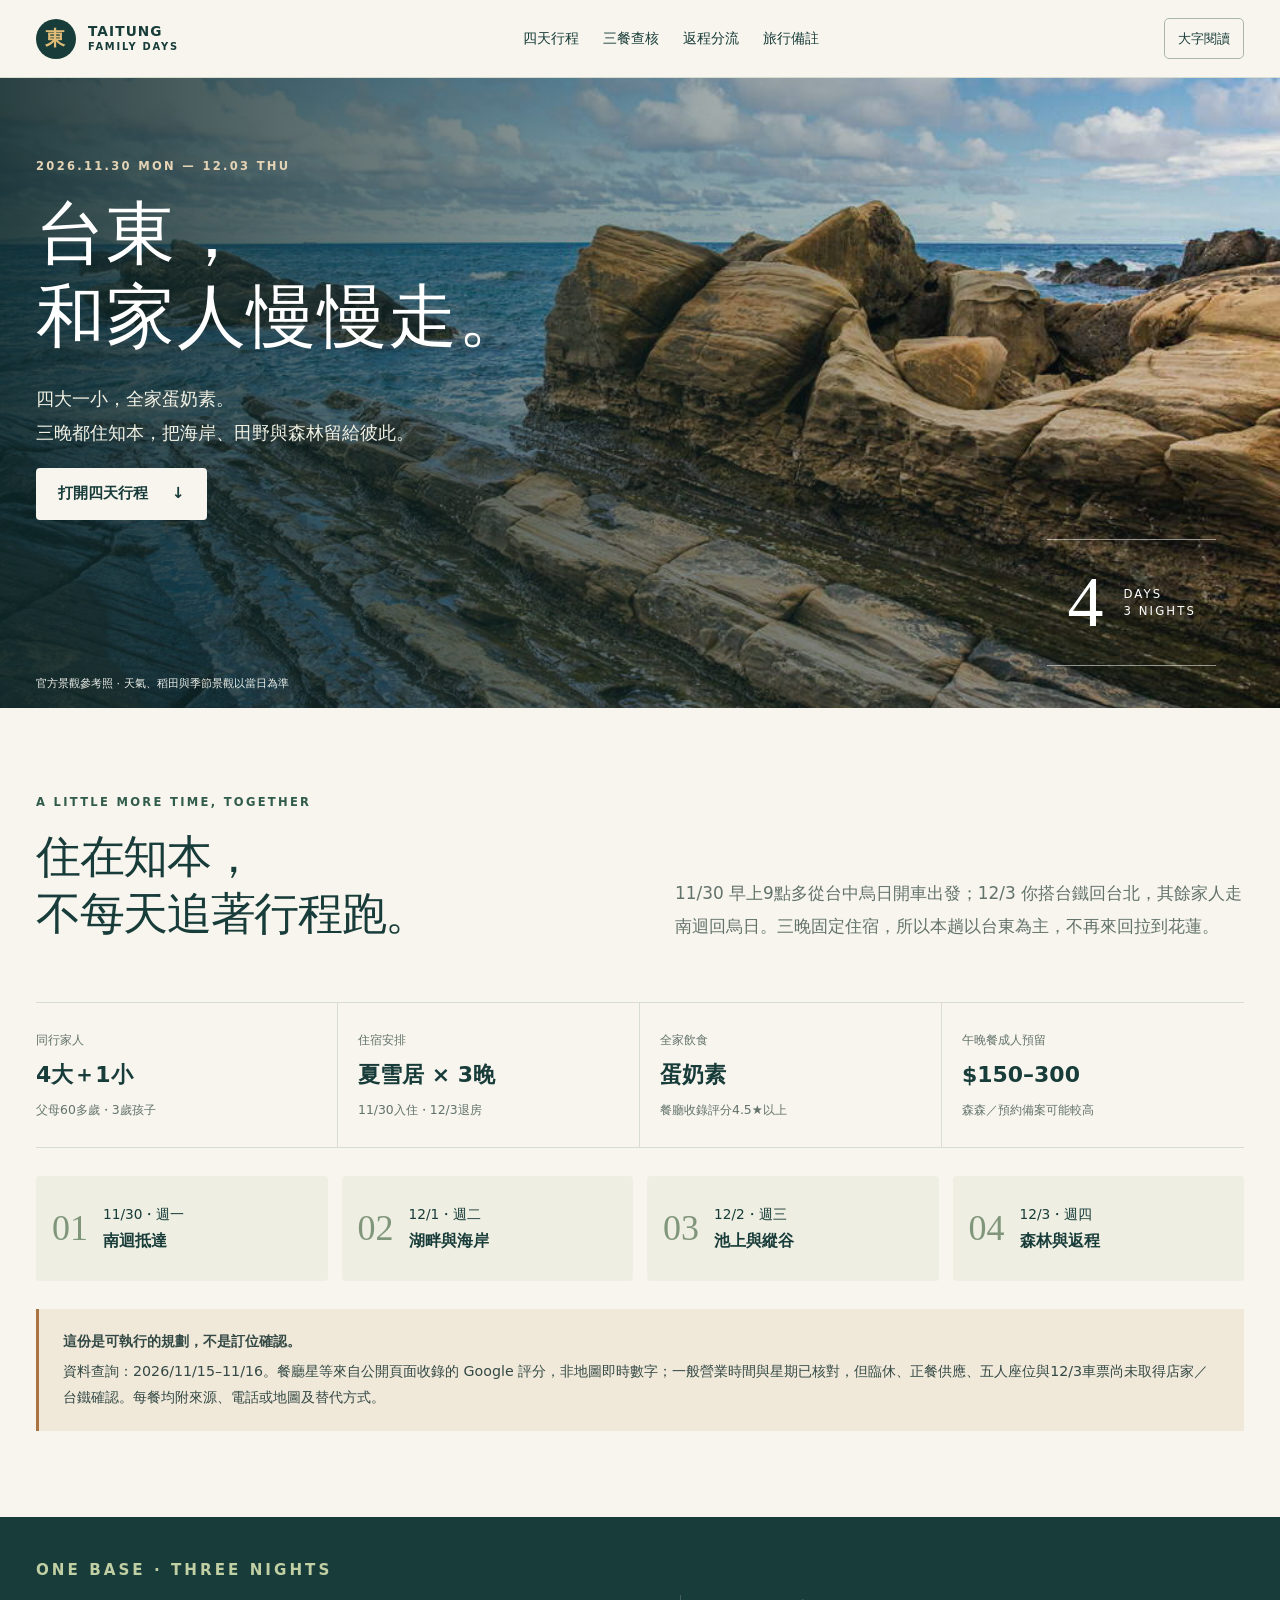
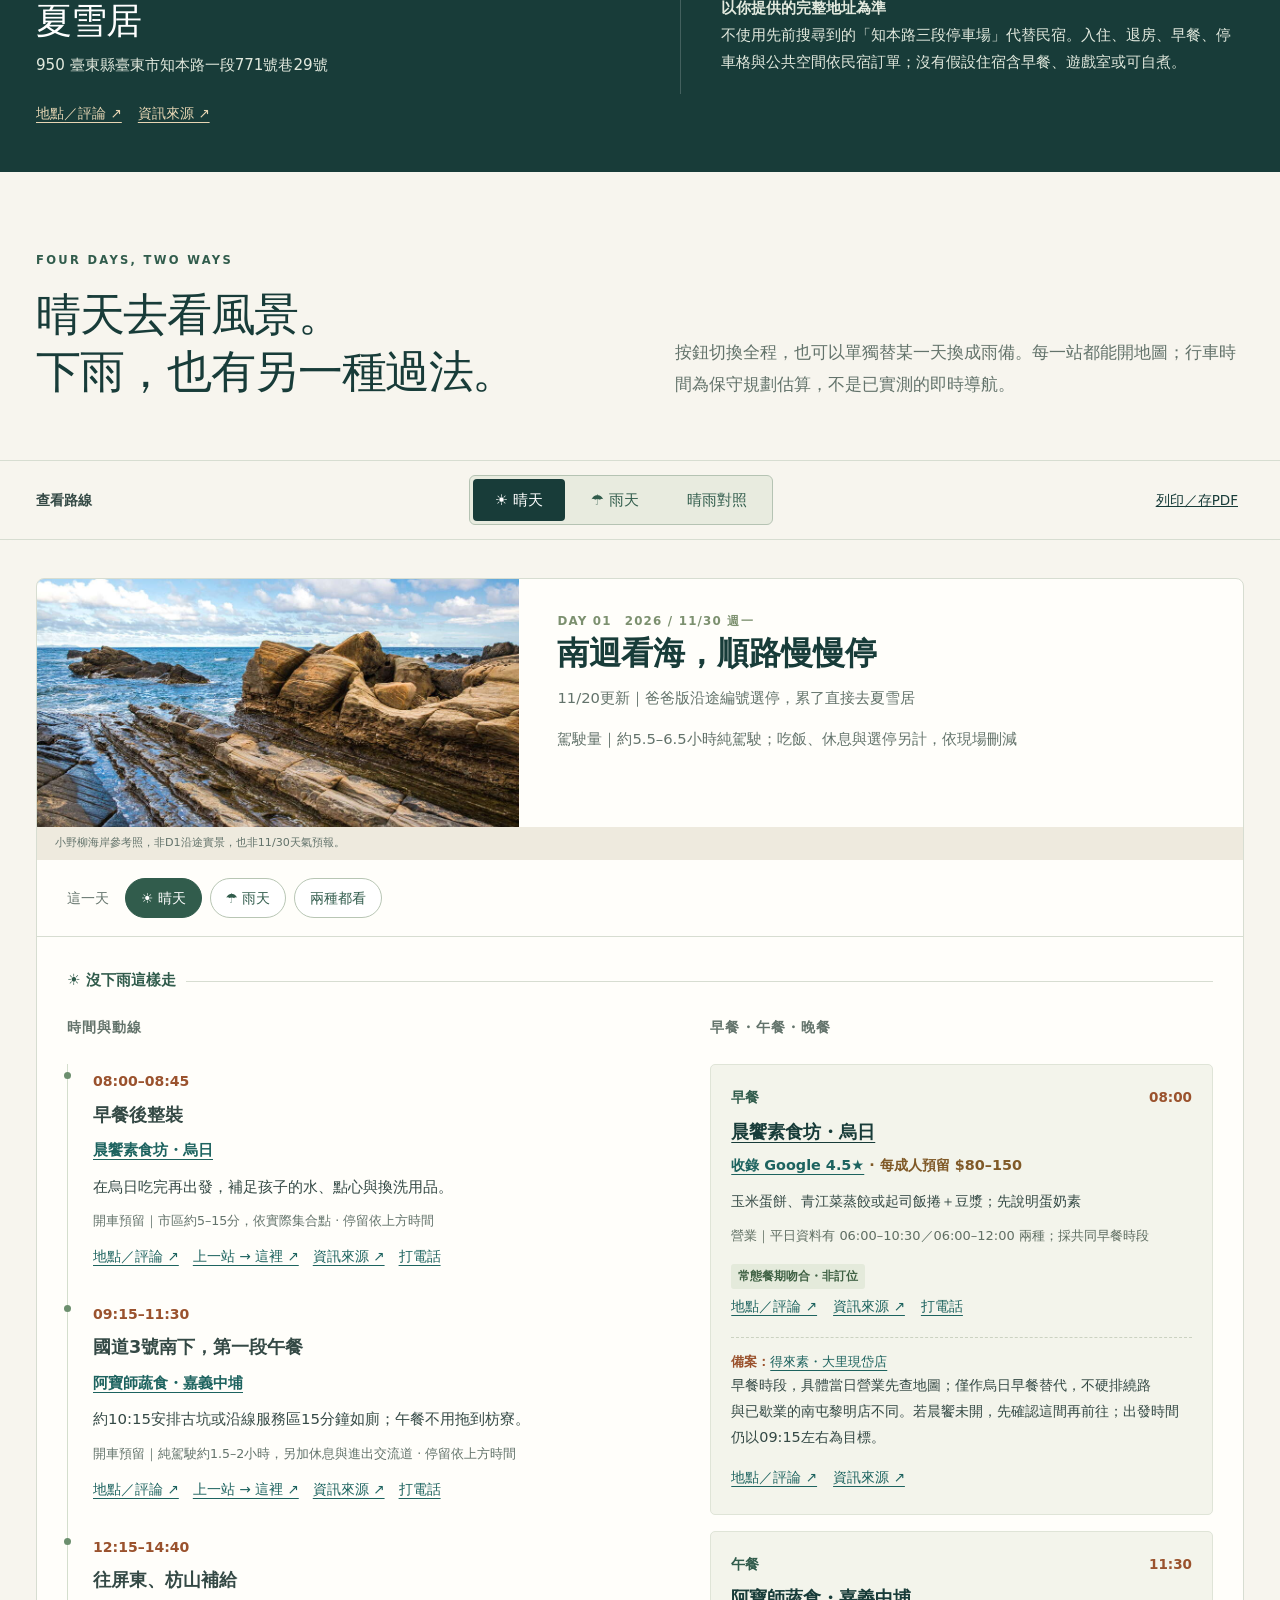
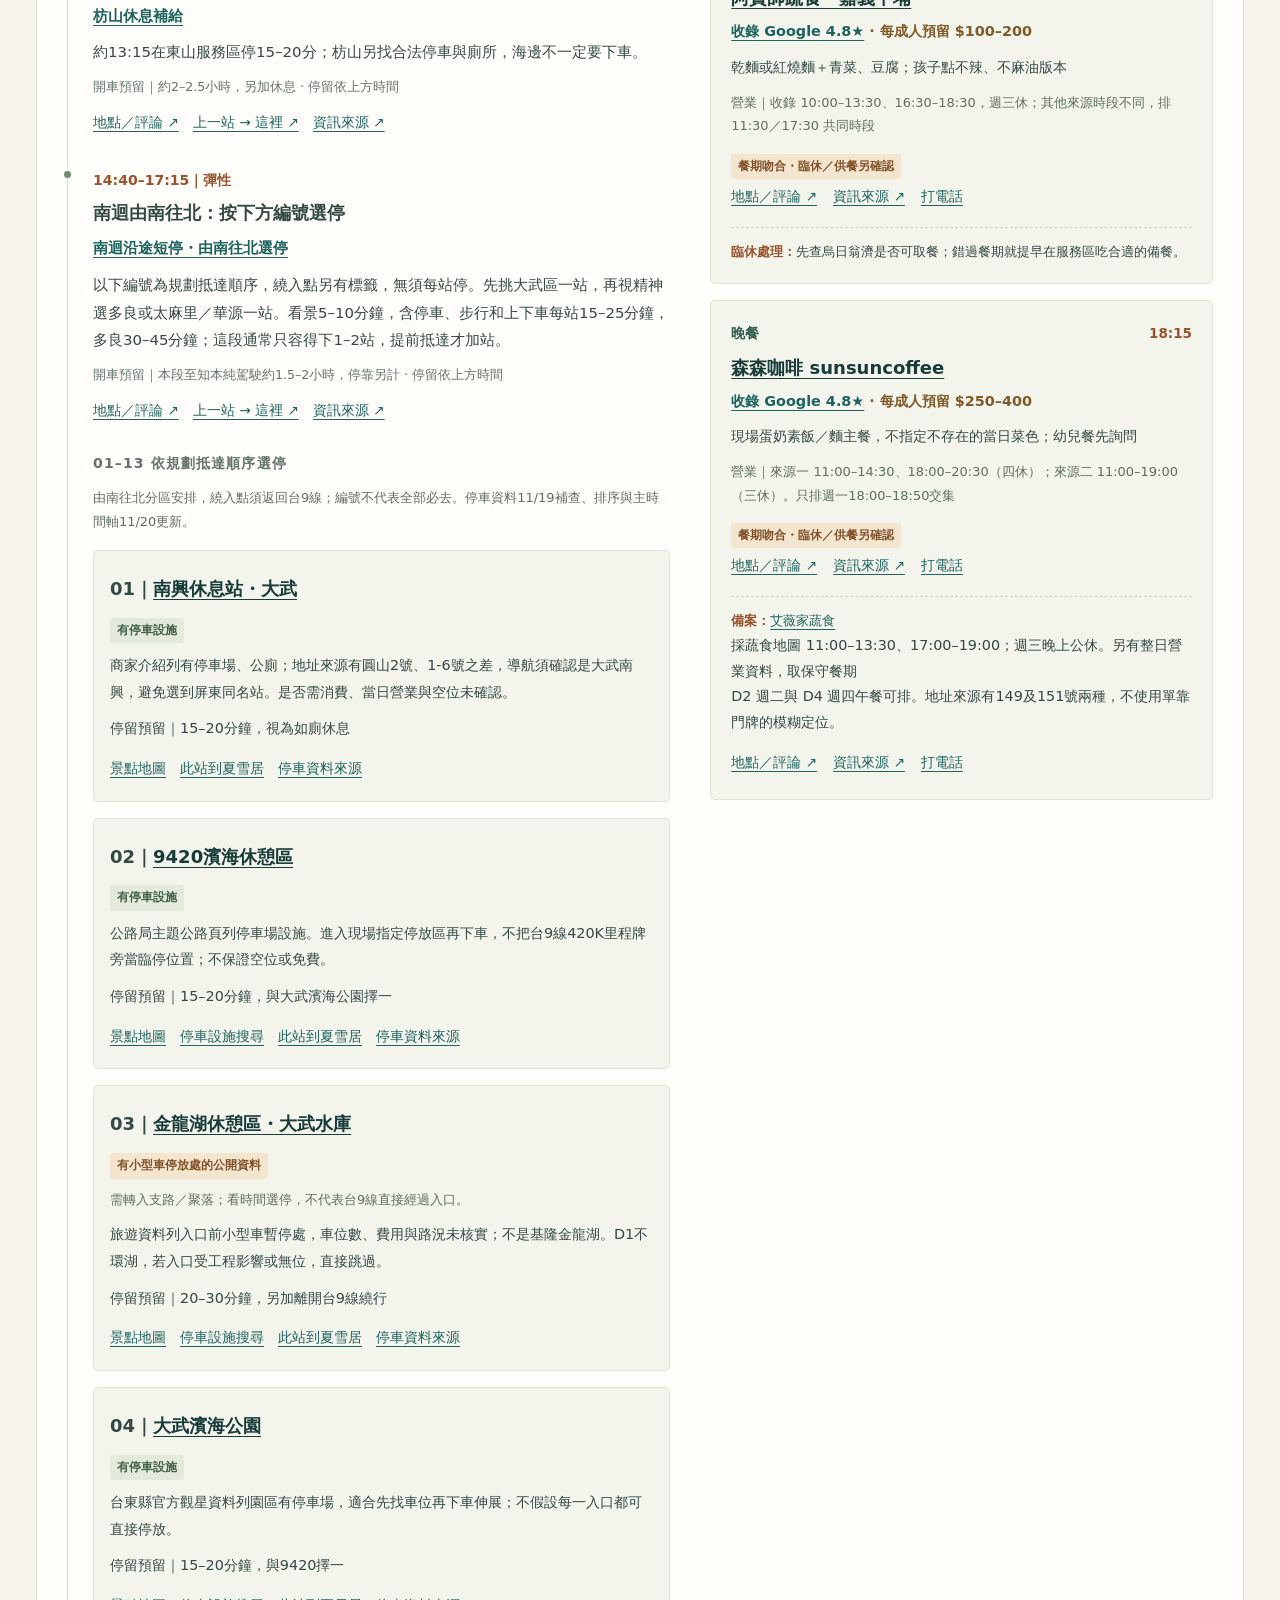
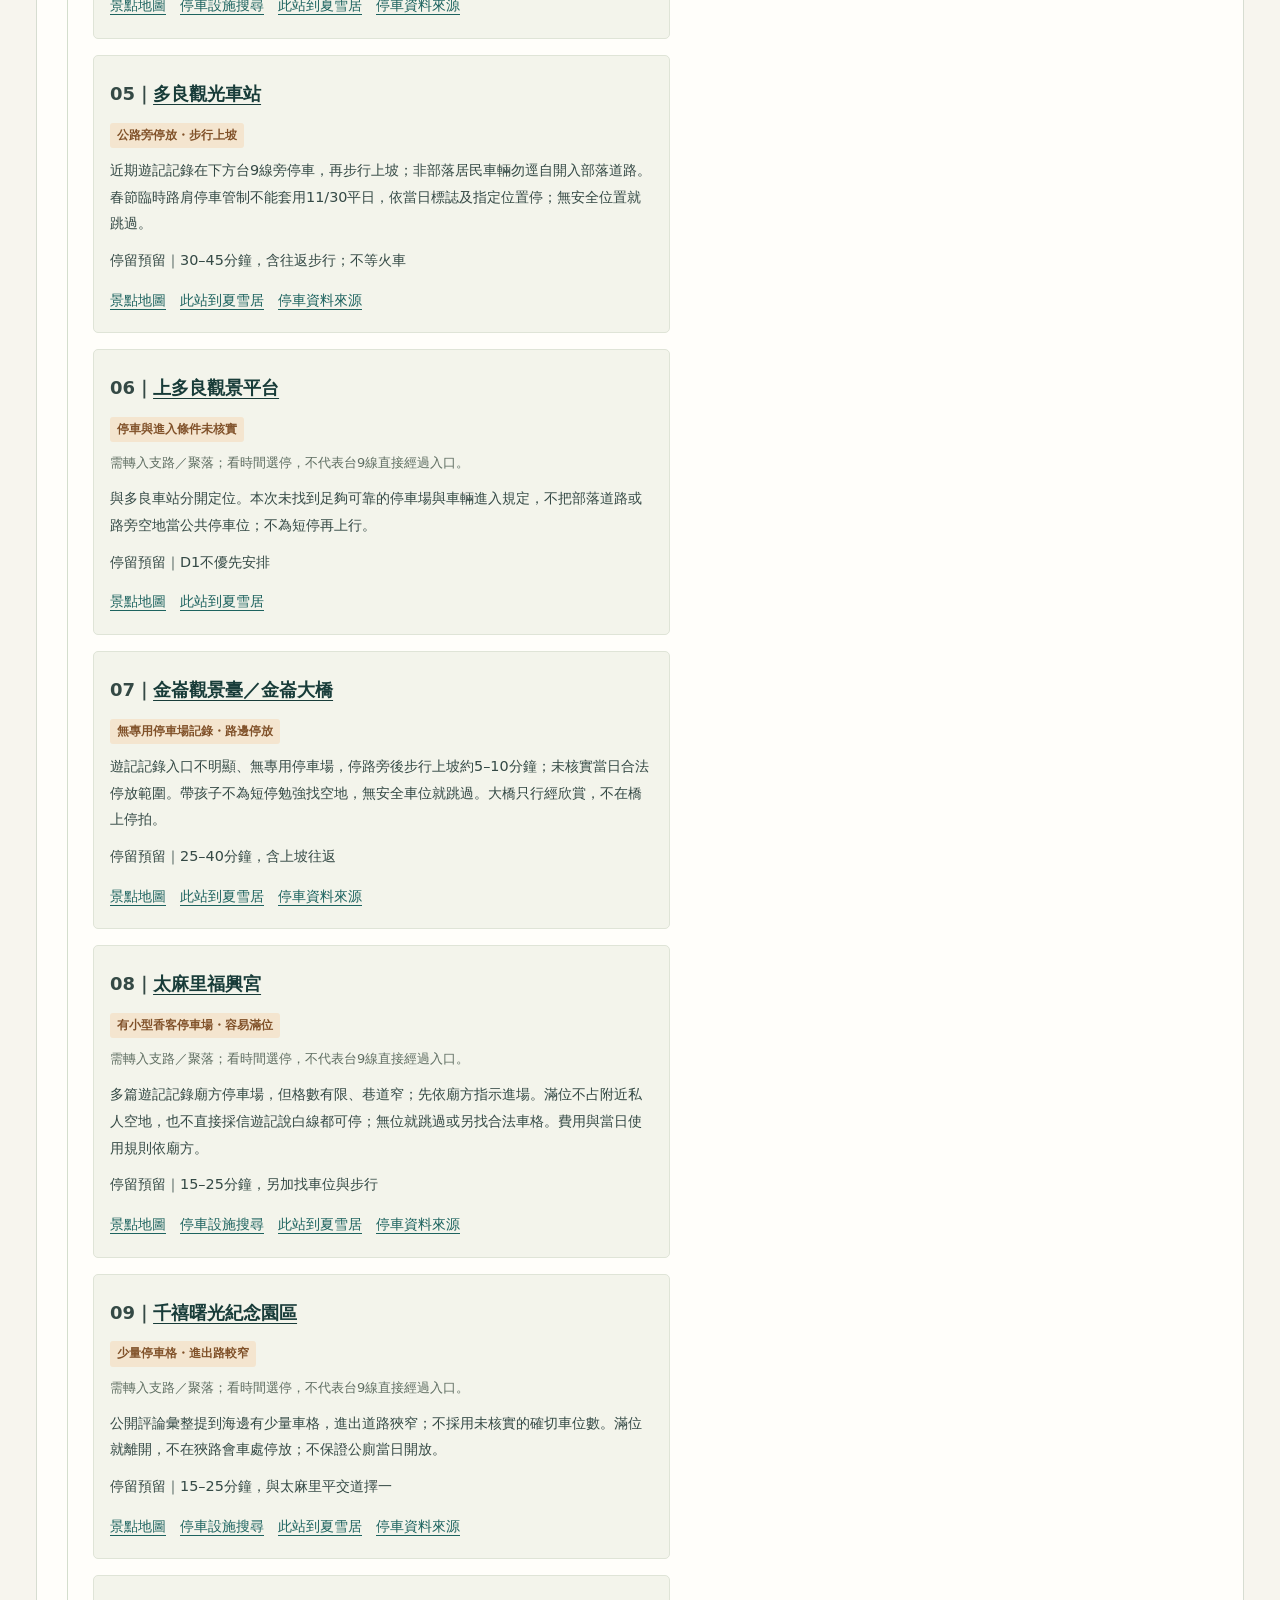
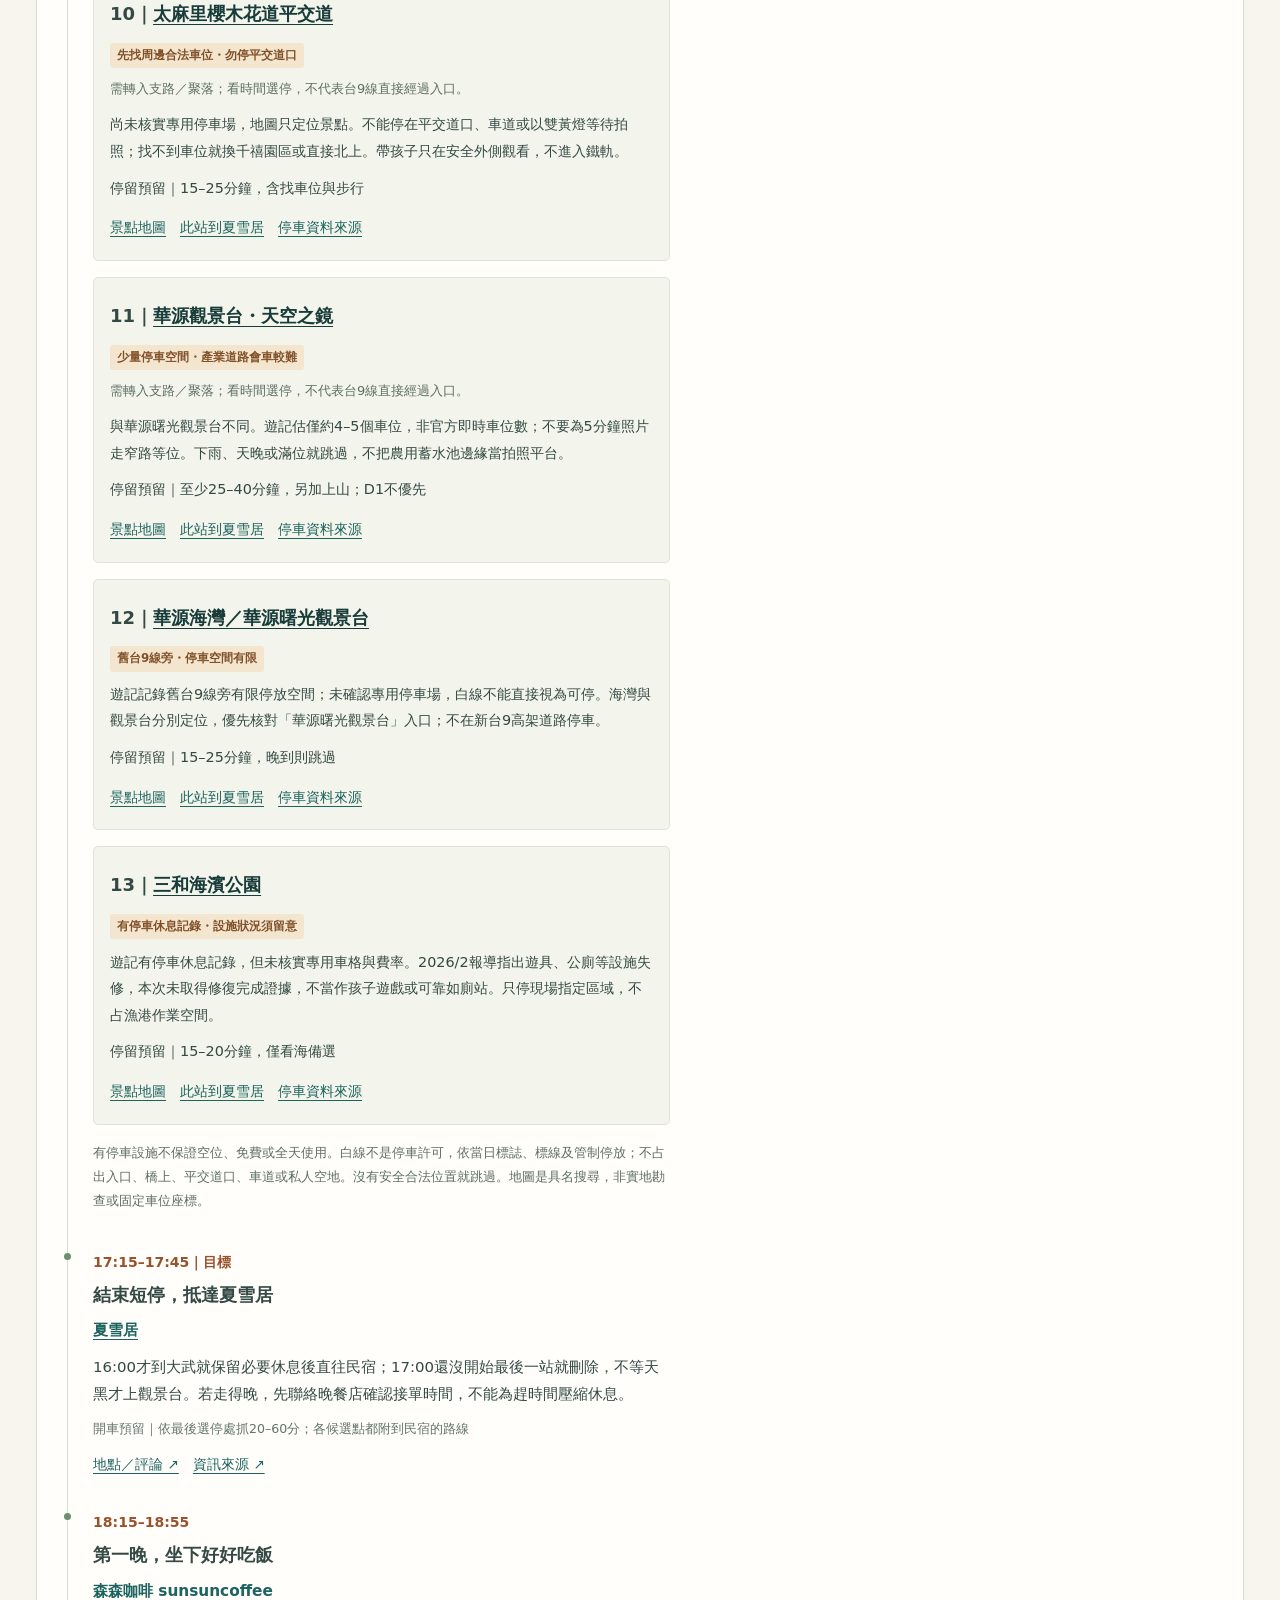
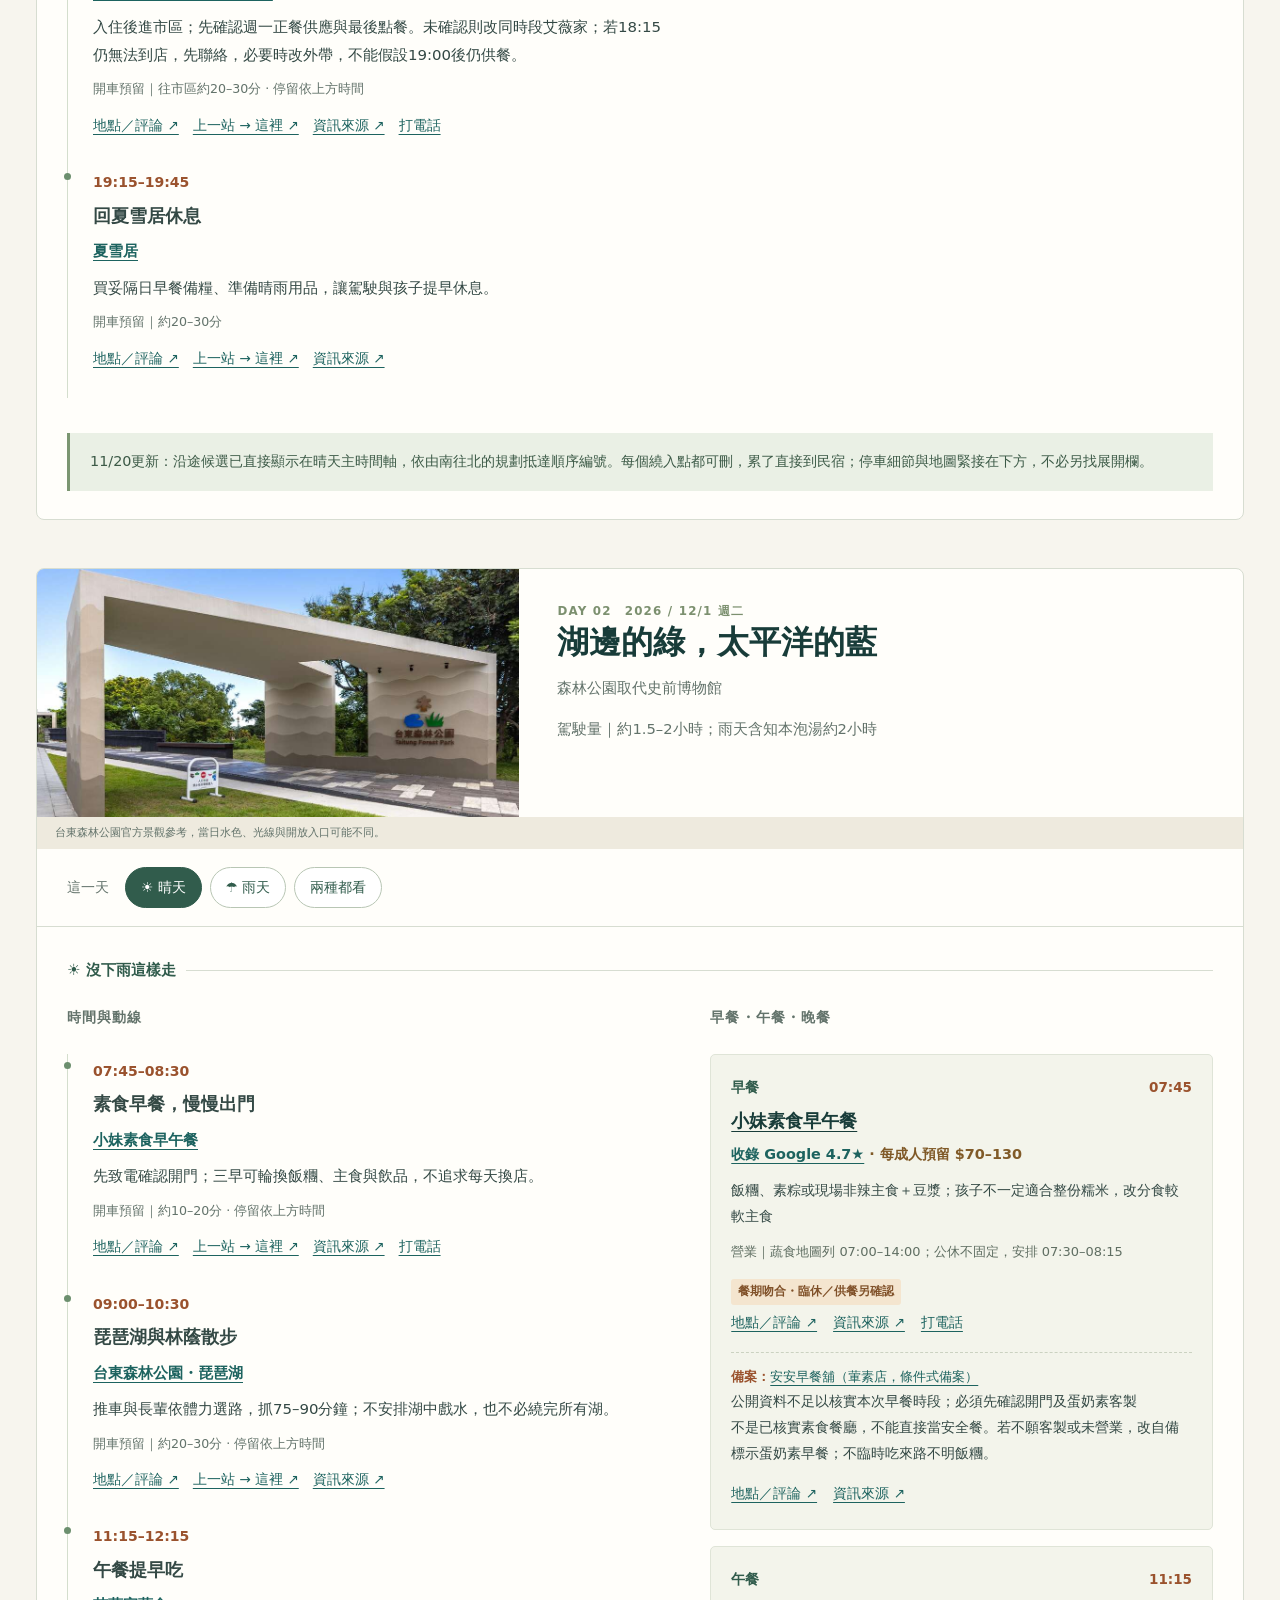
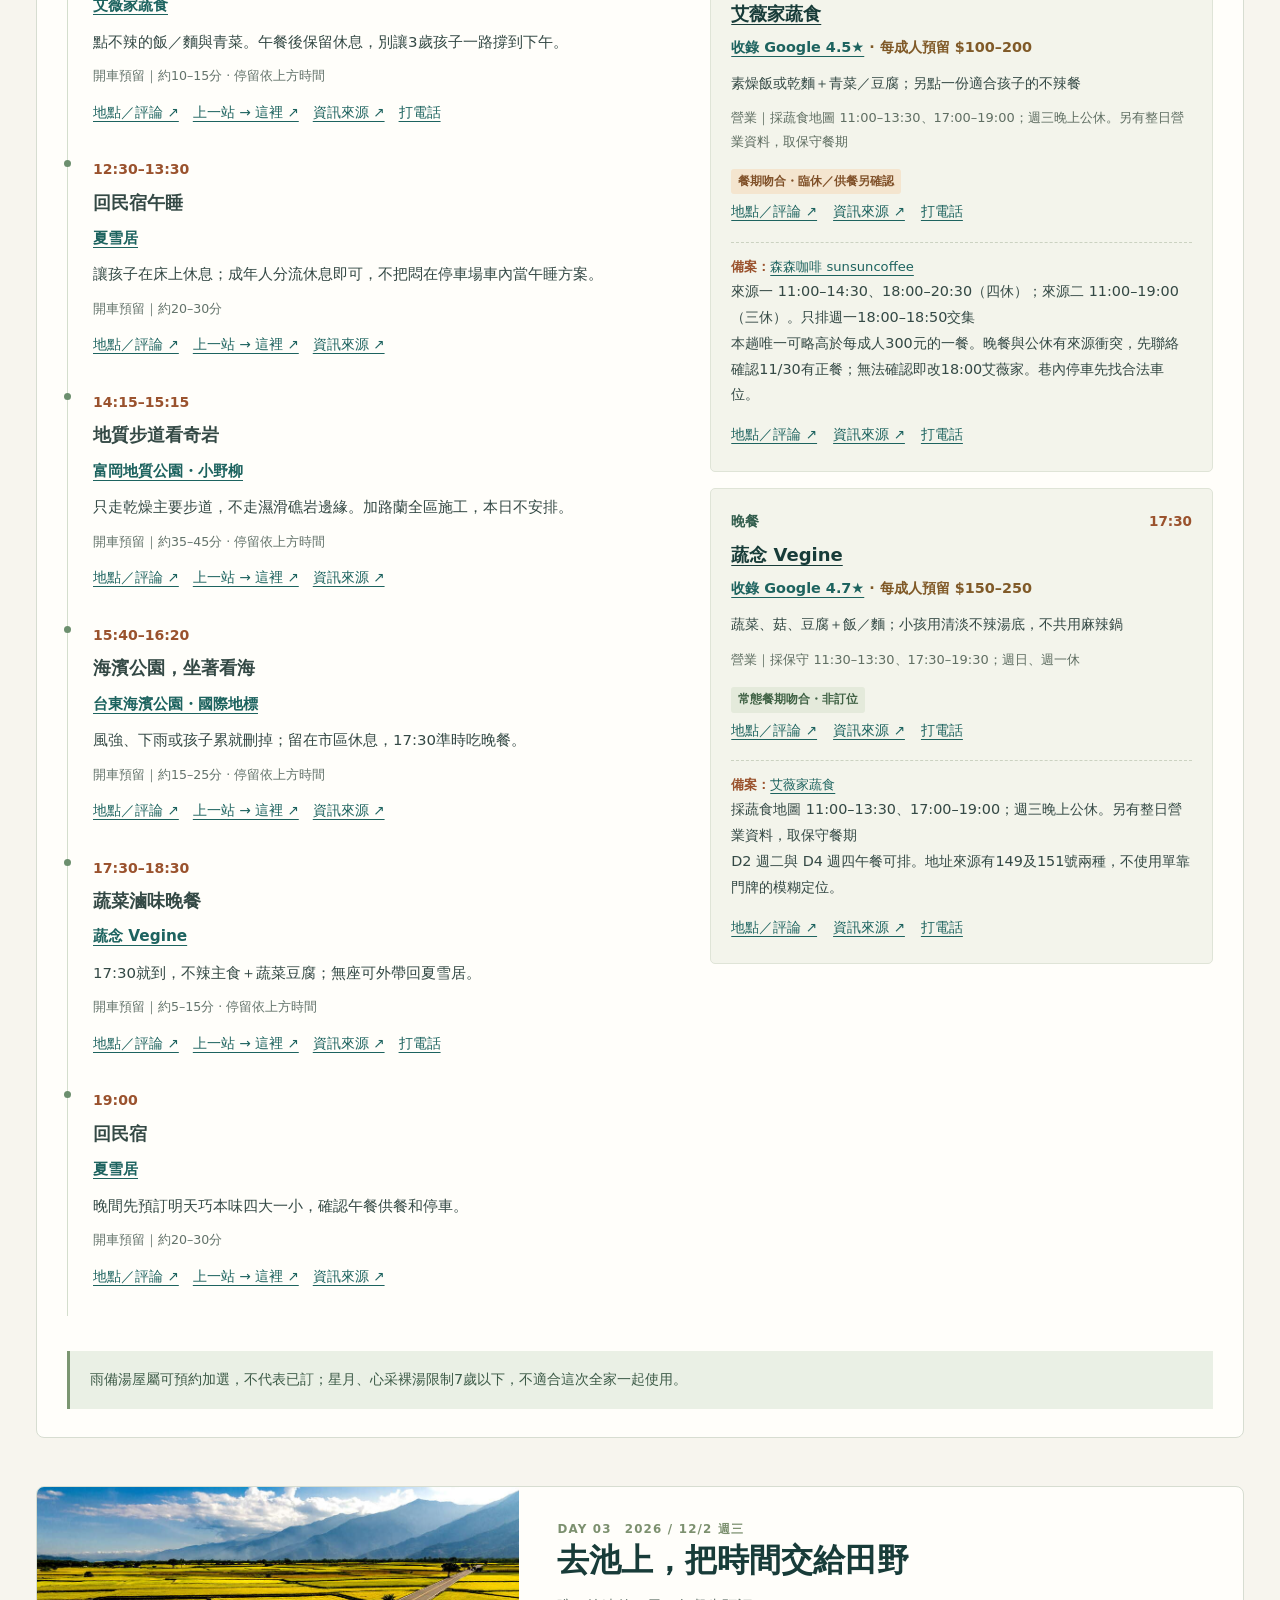
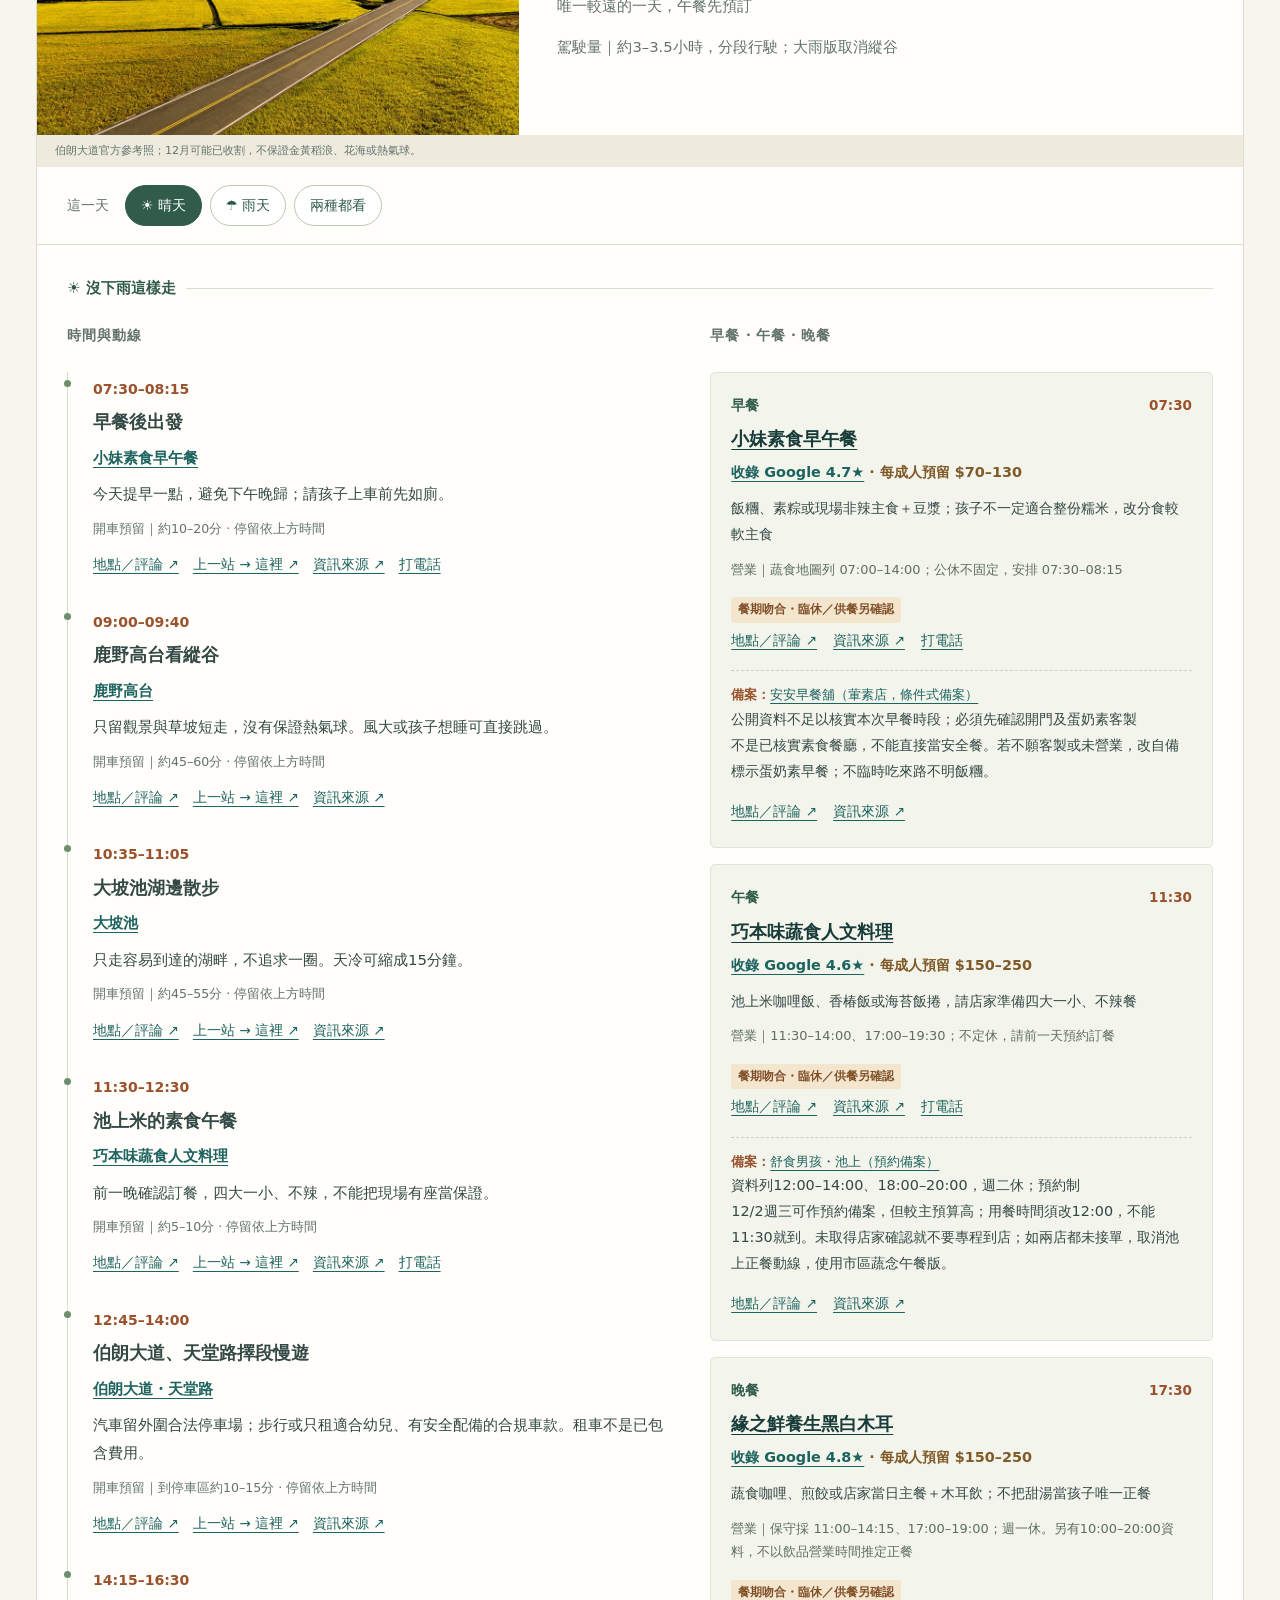
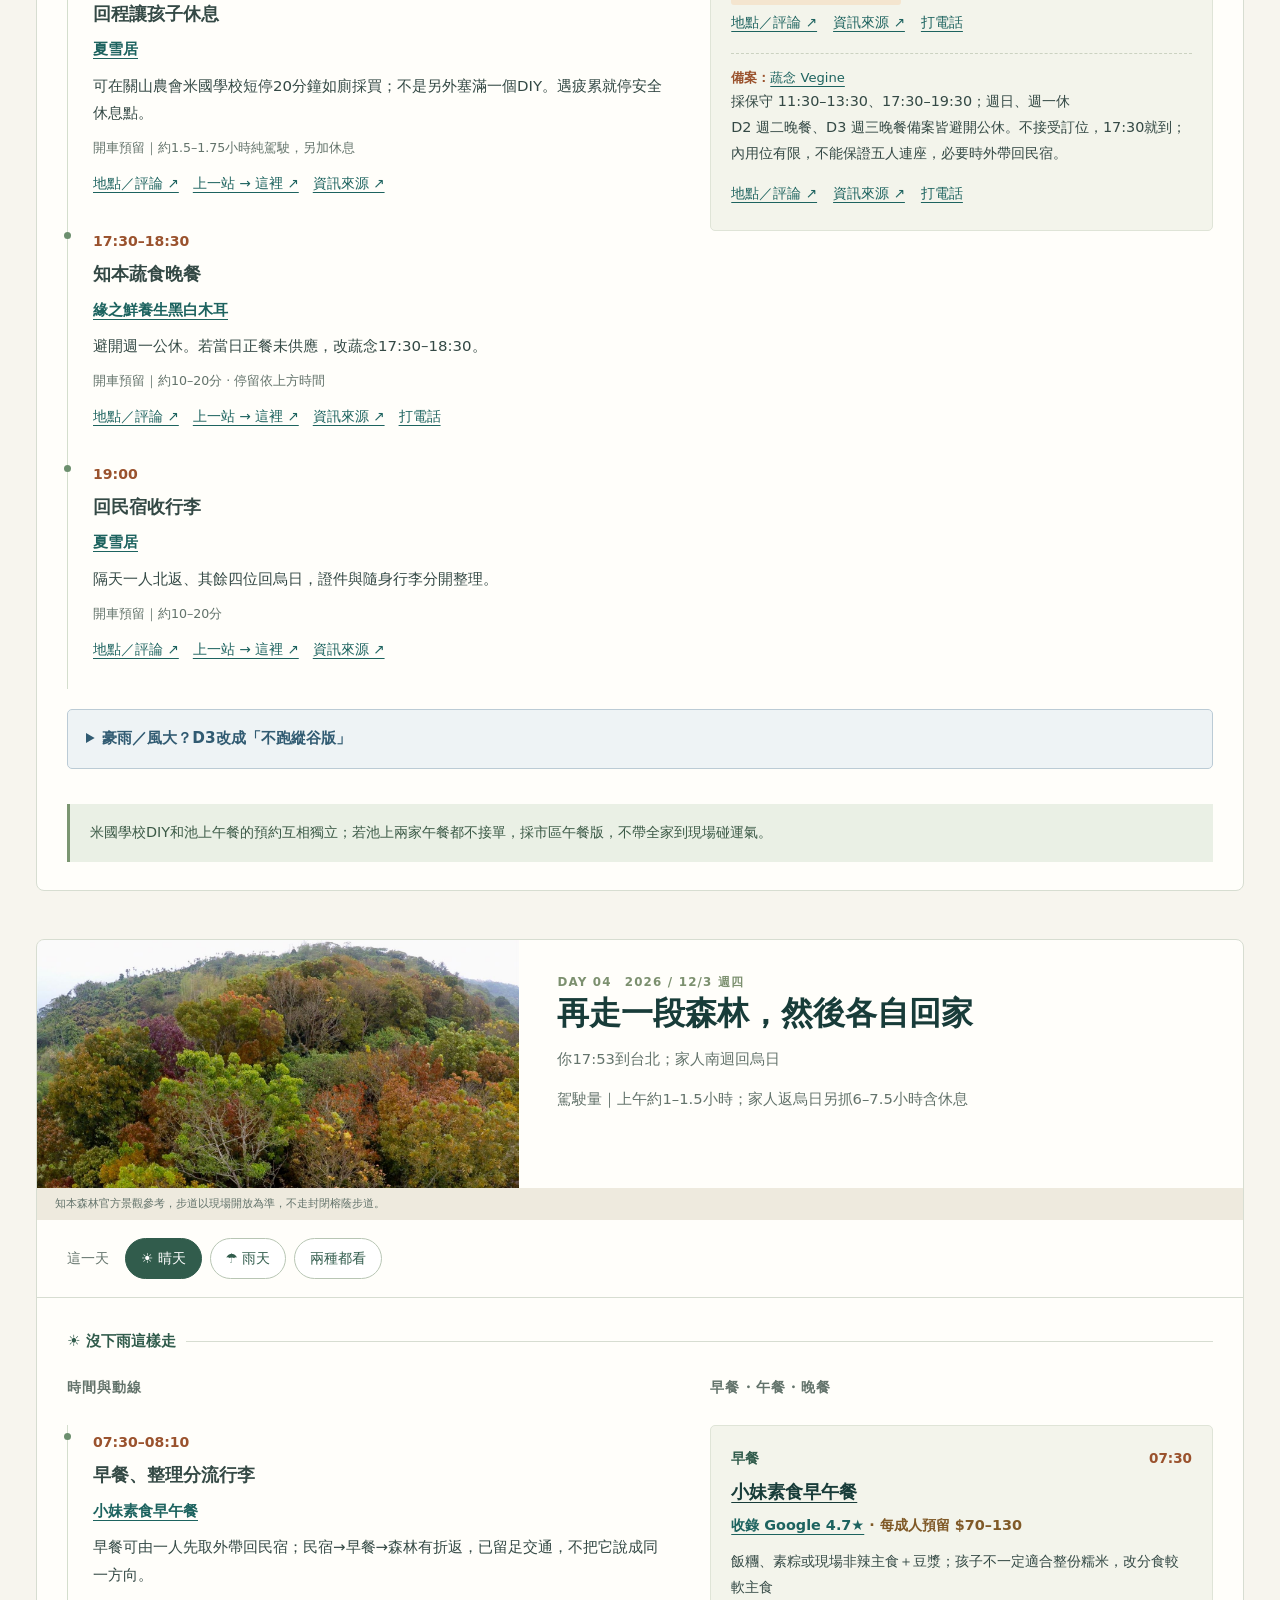
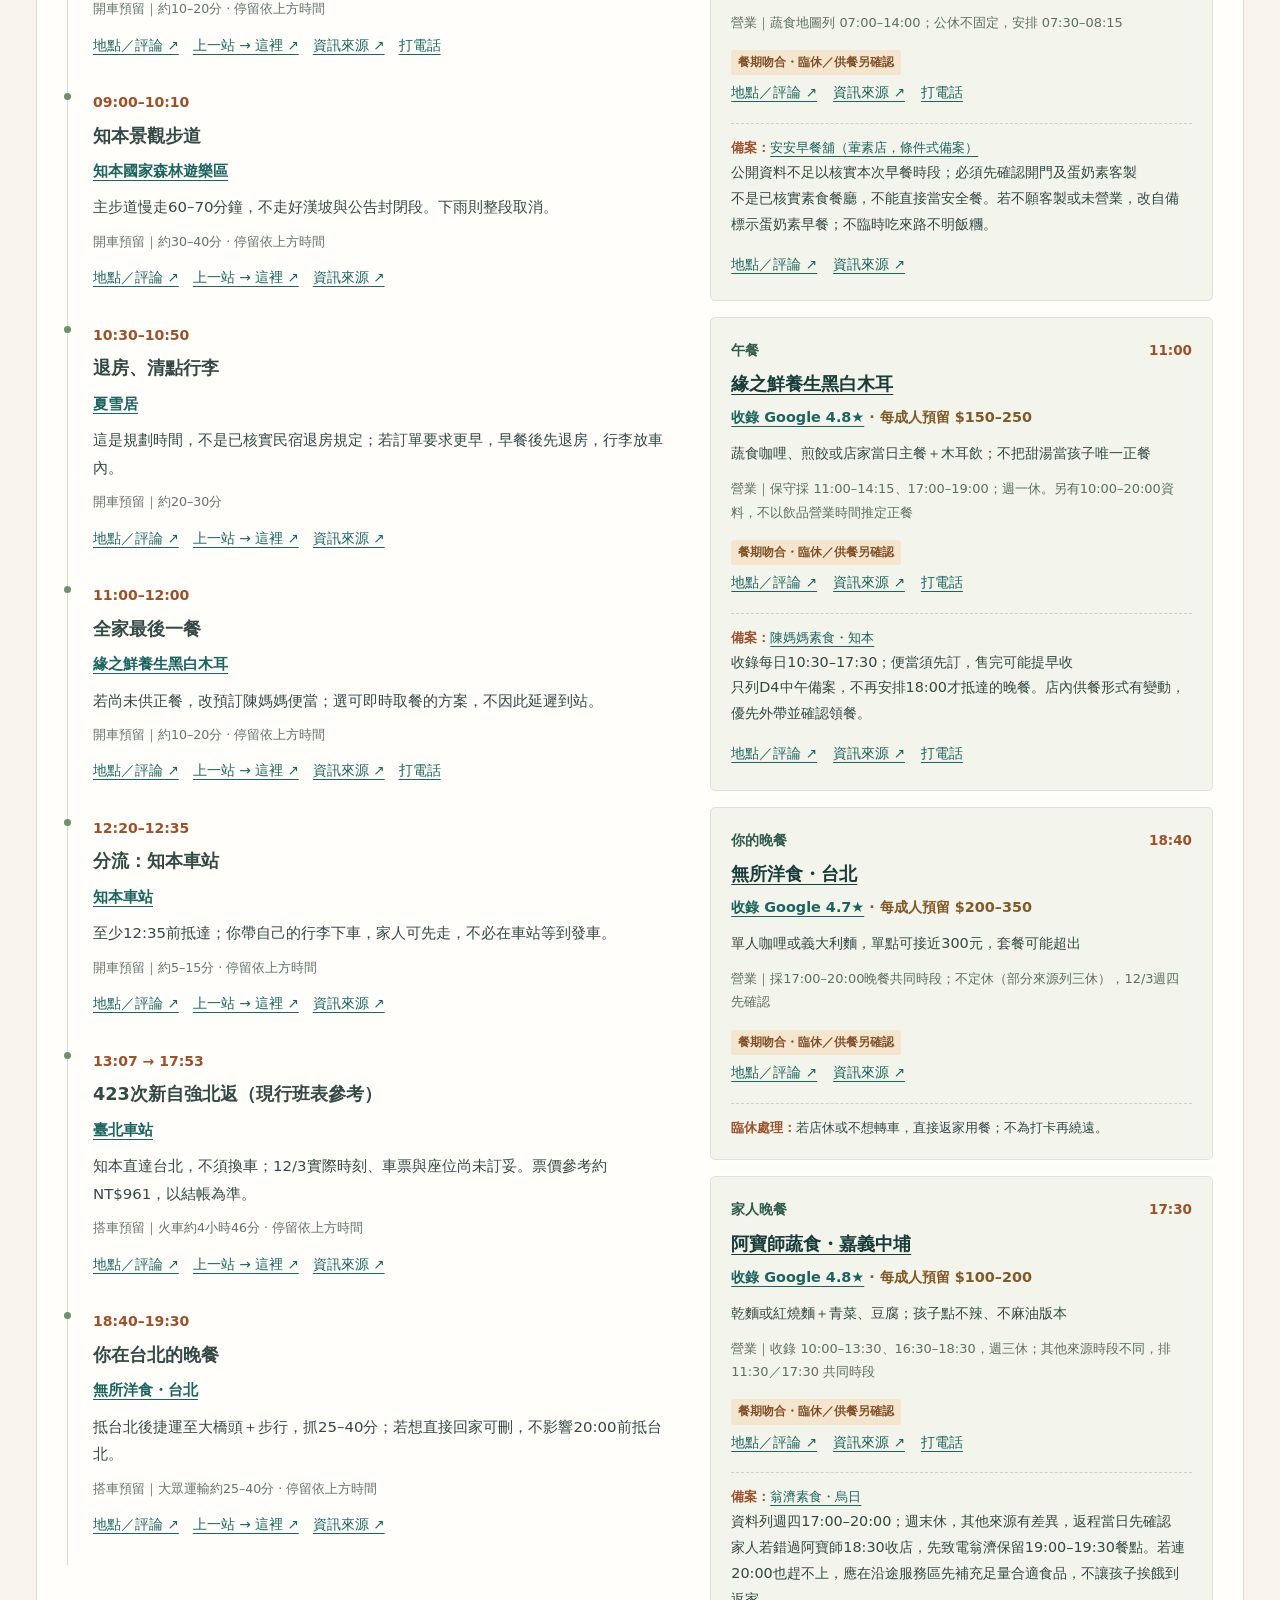
==== commit c4206cd4: "Show numbered southbound approach stops in D1 main timeline" ====
--- a/index.html
+++ b/index.html
@@ -7,9 +7,9 @@
   <meta name="theme-color" content="#173d3a">
   <title>台東，和家人慢慢走｜四天三夜晴雨行程</title>
   <link rel="icon" href="data:image/svg+xml,%3Csvg xmlns='http://www.w3.org/2000/svg' viewBox='0 0 64 64'%3E%3Crect width='64' height='64' rx='16' fill='%23173d3a'/%3E%3Ccircle cx='45' cy='19' r='8' fill='%23dfbc77'/%3E%3Cpath d='M6 47L23 23l14 21 8-12 13 20H6' fill='%23eef1da'/%3E%3C/svg%3E">
-  <link rel="stylesheet" href="style.css">
-  <script src="data.js" defer></script>
-  <script src="app.js" defer></script>
+  <link rel="stylesheet" href="style.css?v=20261120-1">
+  <script src="data.js?v=20261120-1" defer></script>
+  <script src="app.js?v=20261120-1" defer></script>
 </head>
 <body>
   <a class="skip" href="#itinerary">直接看每日行程</a>
--- a/style.css
+++ b/style.css
@@ -5,3 +5,6 @@
 @media(max-width:720px){:root{font-size:17px}html{scroll-padding-top:180px}.wrap{width:calc(100% - 32px)}section.wrap{padding-block:54px}.topbar{height:105px;padding:12px 16px 10px;flex-wrap:wrap;align-content:center;gap:8px}.brand{font-size:.7rem}.brand-mark{width:34px;height:34px}.topbar nav{order:3;width:100%;justify-content:space-between;gap:8px}.topbar nav a{font-size:.73rem;padding-top:3px}.text-toggle{margin-left:auto;font-size:.7rem;padding:5px 10px}.hero{height:auto;min-height:500px}.hero-copy{padding:55px 25px 74px}.hero h1{font-size:3.5rem}.hero-shade{background:linear-gradient(90deg,rgba(12,38,40,.86),rgba(12,38,40,.5)),linear-gradient(0deg,#0c26284d,transparent)}.hero-copy>p:not(.eyebrow){font-size:.95rem}.hero-stamp{right:22px;bottom:39px;padding:3px 12px;gap:12px}.hero-stamp b{font-size:2.8rem}.hero-stamp span{font-size:.5rem}.hero-caption{left:20px;font-size:.55rem;right:15px}.section-heading{grid-template-columns:1fr;gap:0;margin-bottom:26px}h2{font-size:2.15rem}.section-heading>p{font-size:.9rem;margin-bottom:8px}.desktop-only{display:none}.metrics{grid-template-columns:1fr 1fr}.metrics>div{padding:18px 12px!important;border-bottom:1px solid var(--line)}.metrics>div:nth-child(2){border-right:0}.metrics>div:nth-child(n+3){border-bottom:0}.metrics strong{font-size:1.12rem}.metrics span{font-size:.65rem}.day-jump{grid-template-columns:1fr 1fr;gap:9px}.day-jump>a{padding:15px 12px}.day-jump small{font-size:.84rem}.honesty{padding:16px 18px;font-size:.76rem}.base-grid{grid-template-columns:1fr;gap:20px}.base-grid>div+div{padding-left:0;border-left:0;border-top:1px solid #ffffff30;padding-top:20px}.base-band{padding:30px 0}.itinerary-section{padding-top:48px}.modebar{top:105px;margin-bottom:25px}.mode-inner{gap:7px;padding:9px 0;flex-wrap:wrap}.mode-inner>span{display:none}.segmented{gap:2px}.segmented button{font-size:.76rem;padding:7px 12px;min-height:40px}.print-button{font-size:.68rem;padding:5px}.day-card{margin-bottom:28px;scroll-margin-top:180px}.day-banner{grid-template-columns:1fr}.day-banner figure{height:200px}.day-banner-copy{padding:22px 20px}.day-banner h3{font-size:1.6rem}.day-banner-copy>p{margin-bottom:0}.day-photo-note{font-size:.61rem;padding:8px 15px}.day-controls{padding:12px 18px;gap:6px}.day-controls button{font-size:.75rem;padding:6px 13px;min-height:40px}.day-controls>span{font-size:.7rem}.day-contents{padding:22px 18px}.day-columns{grid-template-columns:1fr;gap:25px}.timeline>li{padding-left:19px}.timeline h4{font-size:1.05rem}.timeline p{font-size:.92rem}.place-link{font-size:.91rem}.time{font-size:.81rem}.travel{font-size:.75rem!important}.timeline .inline-links{font-size:.78rem}.meal-card{padding:18px}.meal-card p{font-size:.9rem}.meal-hours{font-size:.78rem!important}.meal-backup{font-size:.8rem}.day-note{margin:0 18px 22px;padding:14px;font-size:.83rem}.column-title{font-size:.8rem;margin-bottom:18px}.version-title{font-size:.9rem}.heavy-content{padding:10px 15px}.heavy>summary{padding:14px;font-size:.84rem}.food-card{grid-template-columns:1fr;padding:25px;gap:10px}.food-card h3{font-size:1.25rem}.return-band{padding:50px 0}.return-grid{grid-template-columns:1fr}.return-grid article{padding:24px}.train-time strong{font-size:2.3rem}.return-grid h3{font-size:1.55rem}.note-grid{grid-template-columns:1fr;gap:15px}.note-grid p{font-size:.9rem}.budget{grid-template-columns:1fr;padding:24px;gap:10px}.budget p{font-size:.88rem}.attraction-list{grid-template-columns:1fr}footer .wrap{flex-direction:column;align-items:flex-start}footer p{font-size:.75rem}}
 @media(prefers-reduced-motion:reduce){html{scroll-behavior:auto}*{transition:none!important}}
 @media print{html{scroll-padding-top:0}.topbar,.modebar,.day-controls,.skip,.text-toggle,.print-button,.button,footer,.hero-stamp{display:none!important}.wrap{width:100%}.hero{min-height:0;height:auto;background:white;color:#111}.hero-main,.hero-shade,.hero-caption{display:none}.hero-copy{padding:0}.hero h1{font-size:30px;color:#111}.hero .eyebrow,.hero-copy>p:not(.eyebrow){color:#111}.section-heading{display:block}section.wrap{padding:20px 0}h2{font-size:25px}.base-band,.return-band{background:white;color:#111;padding:20px 0}.base-band h2,.return-band h2,.return-grid h3,.train-time strong,.return-band .section-heading>p{color:#111}.base-band a,.return-grid a{color:#173d3a}.base-grid,.return-grid,.food-card,.budget{grid-template-columns:1fr}.base-grid>div+div{padding:0;border:0}.hero h1 br{display:none}.metrics{grid-template-columns:repeat(4,1fr)}.day-jump{display:none}.day-banner{display:block;min-height:0}.day-banner figure,.day-photo-note{display:none}.day-banner-copy{padding:20px}.day-card{border:1px solid #aaa;break-before:page;margin-bottom:20px;overflow:visible}.day-columns{grid-template-columns:1.2fr 1fr;gap:24px}.meal-card,.timeline>li,.note-grid article{break-inside:avoid}.day-contents{padding:20px}.table-scroll{overflow:visible}.hours-table{min-width:0;font-size:10px}.hours-table td,.hours-table th{padding:8px}.return-grid article{border-color:#aaa}.train-time{padding:0}.sources{break-before:page}.sources details{display:block}.sources details>*{display:block}.sources details>summary{display:list-item}.attraction-list{grid-template-columns:1fr 1fr}.return-band{break-before:page}.itinerary-section{padding-top:20px}.version{display:block!important}.note-grid{grid-template-columns:1fr 1fr}}
+
+/* Ordered D1 options live directly in the main timeline. */
+.south-stop-list{list-style:none;margin:16px 0;padding:0}.south-stop-list>.meal-card{padding:16px}.south-stop-list h4{font-size:1rem;line-height:1.6}.parking-options{margin-top:24px}.parking-options .column-title{margin-bottom:10px}
